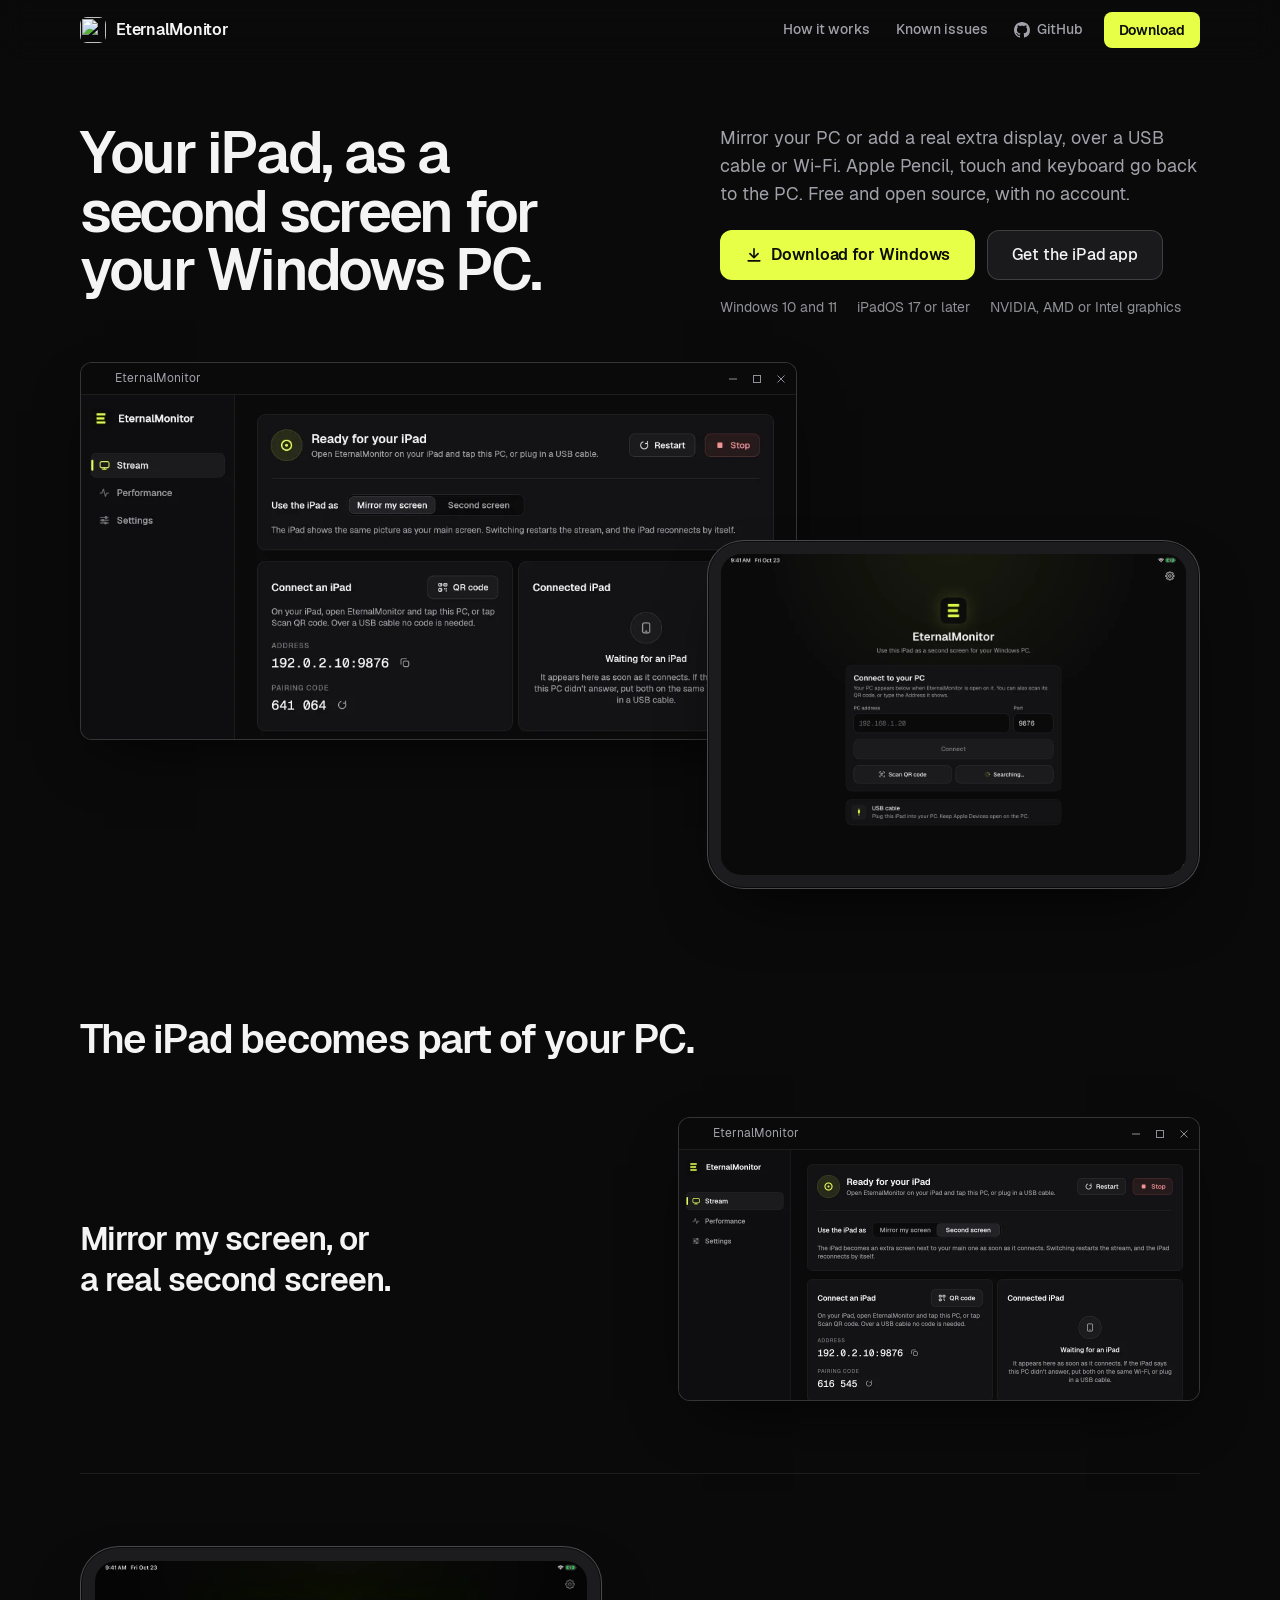
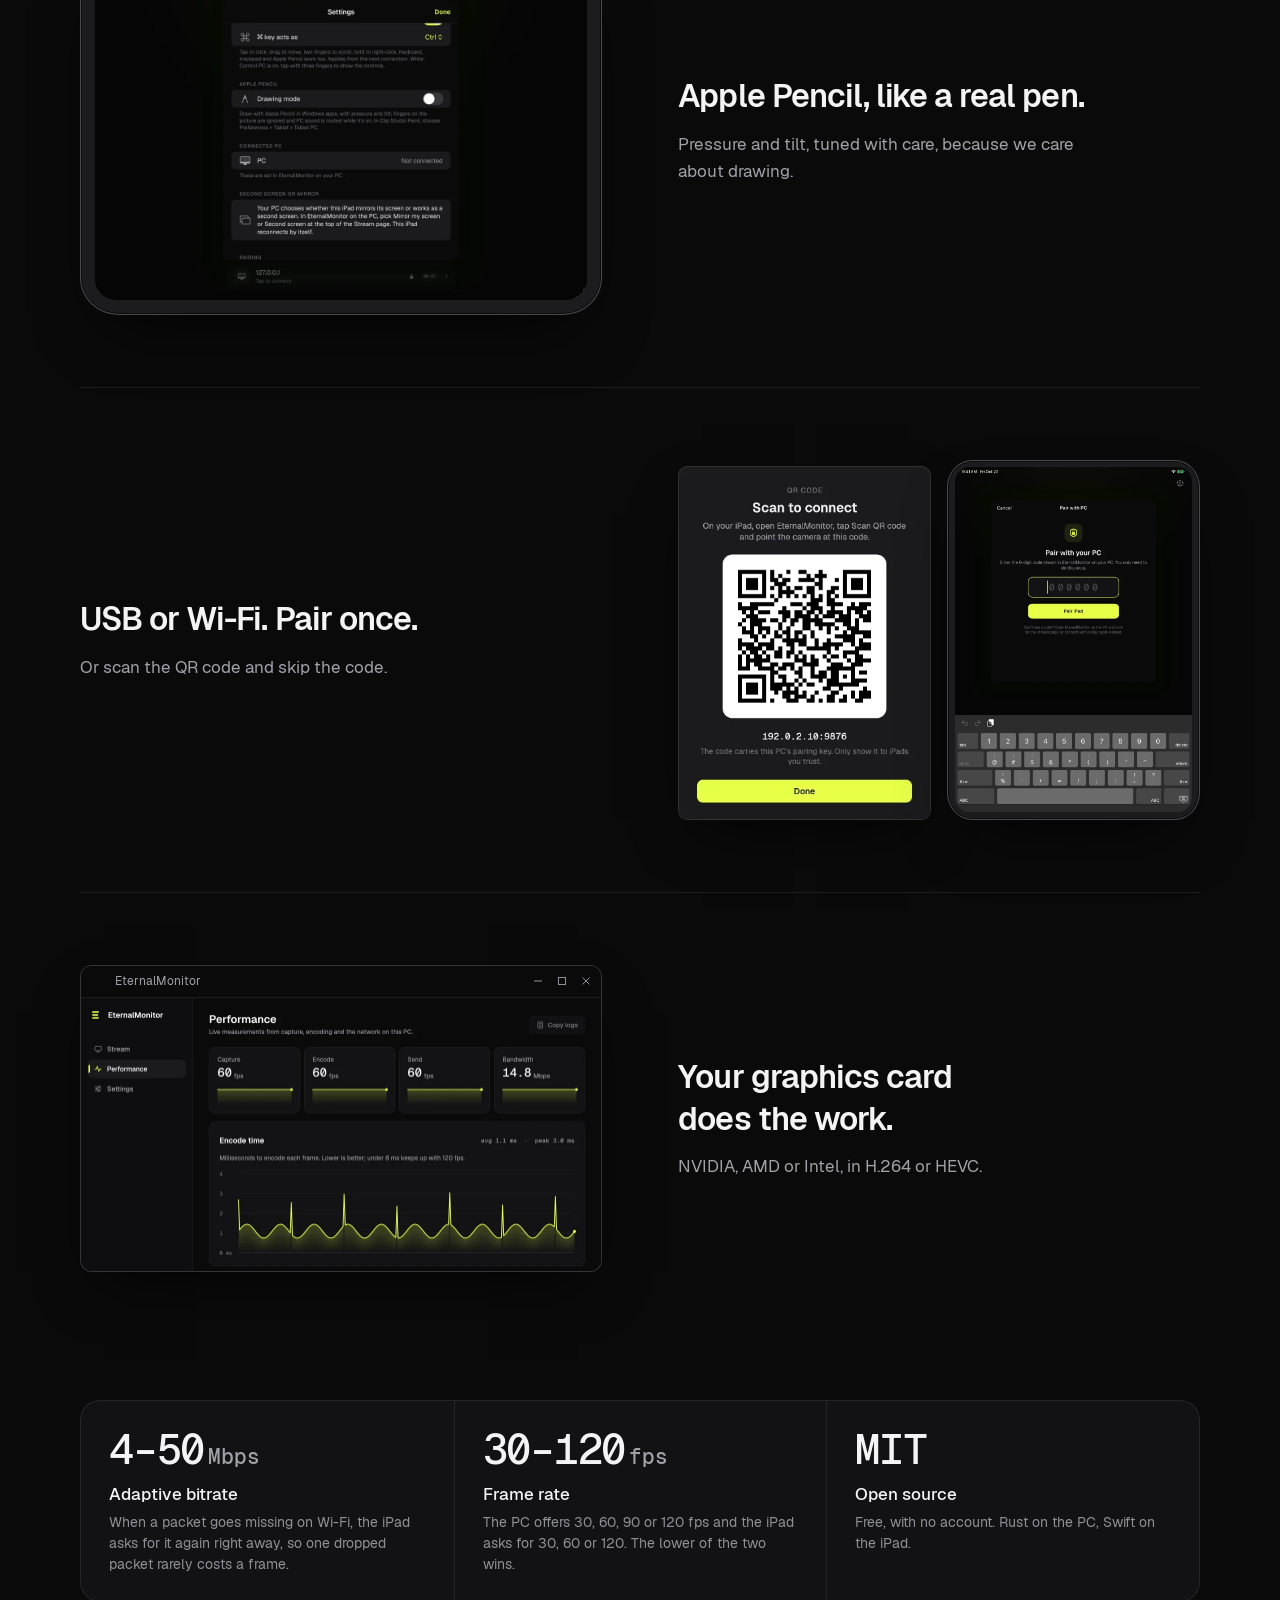
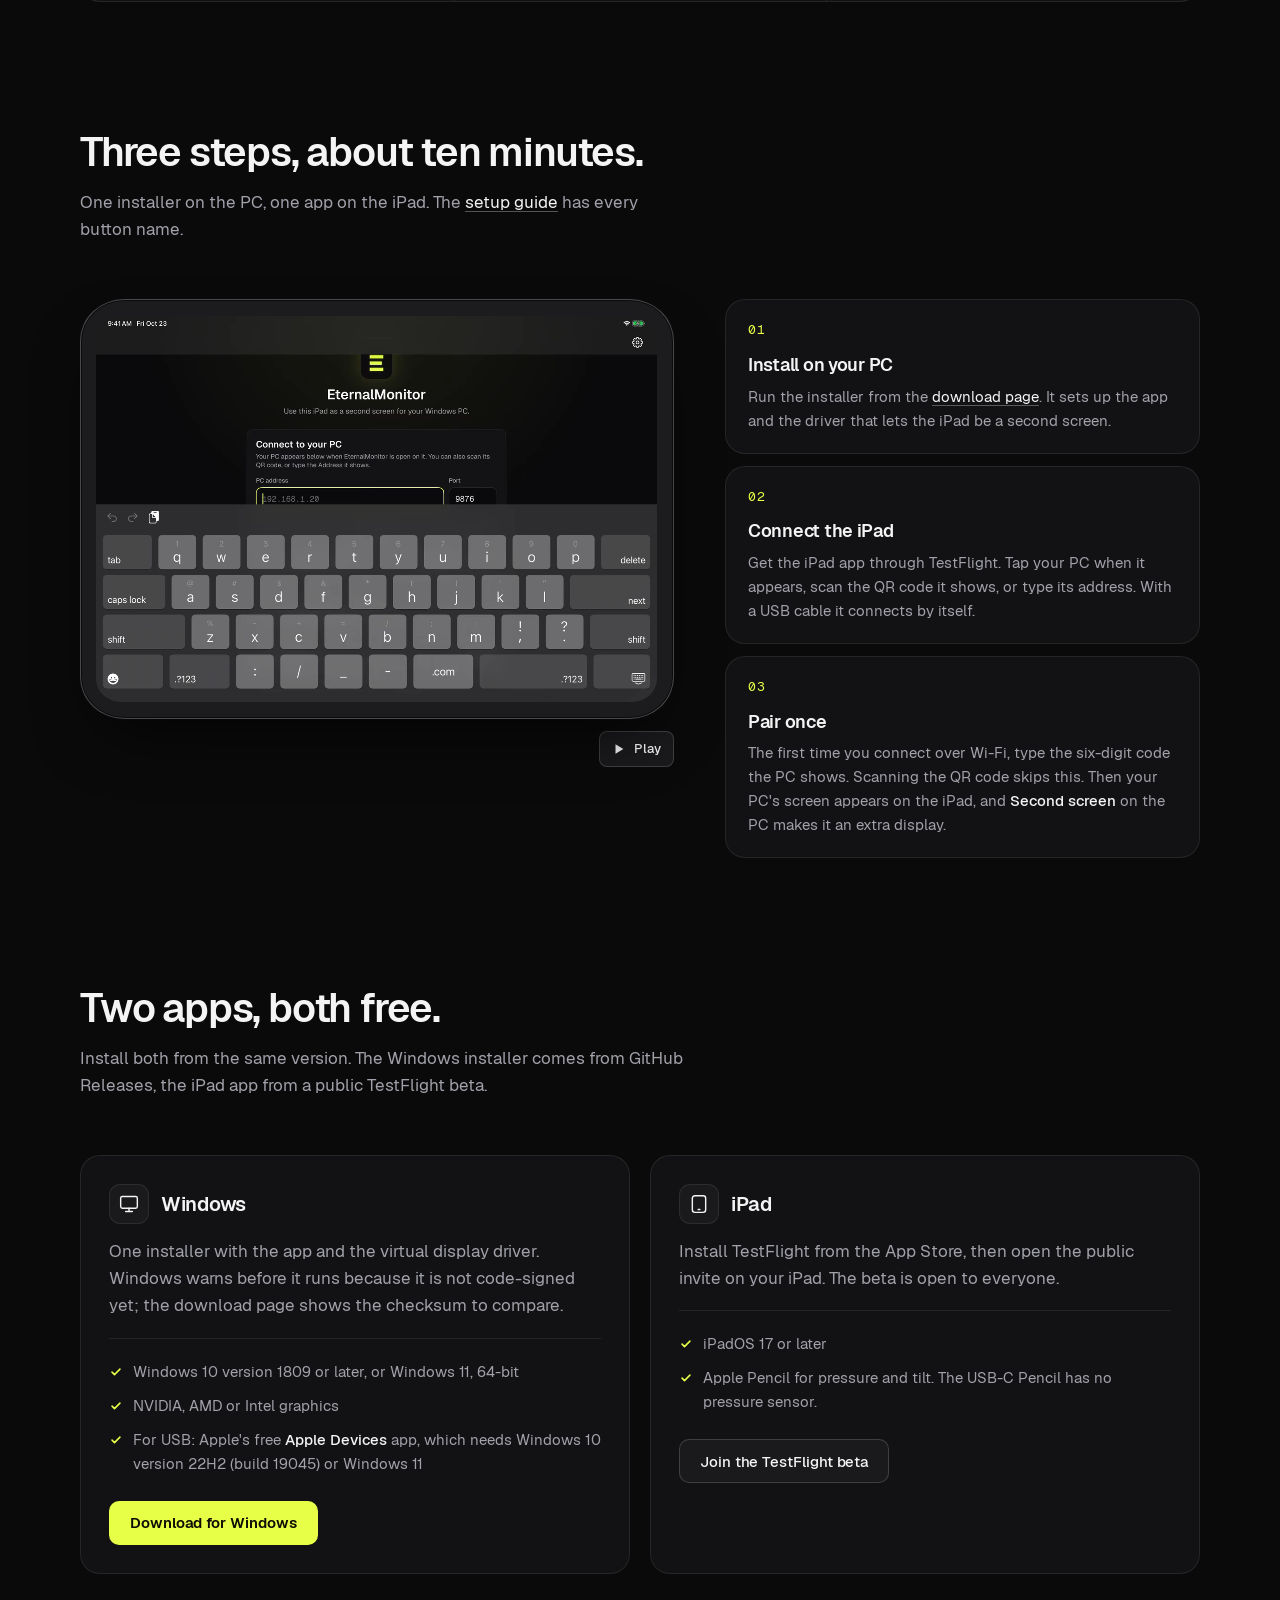
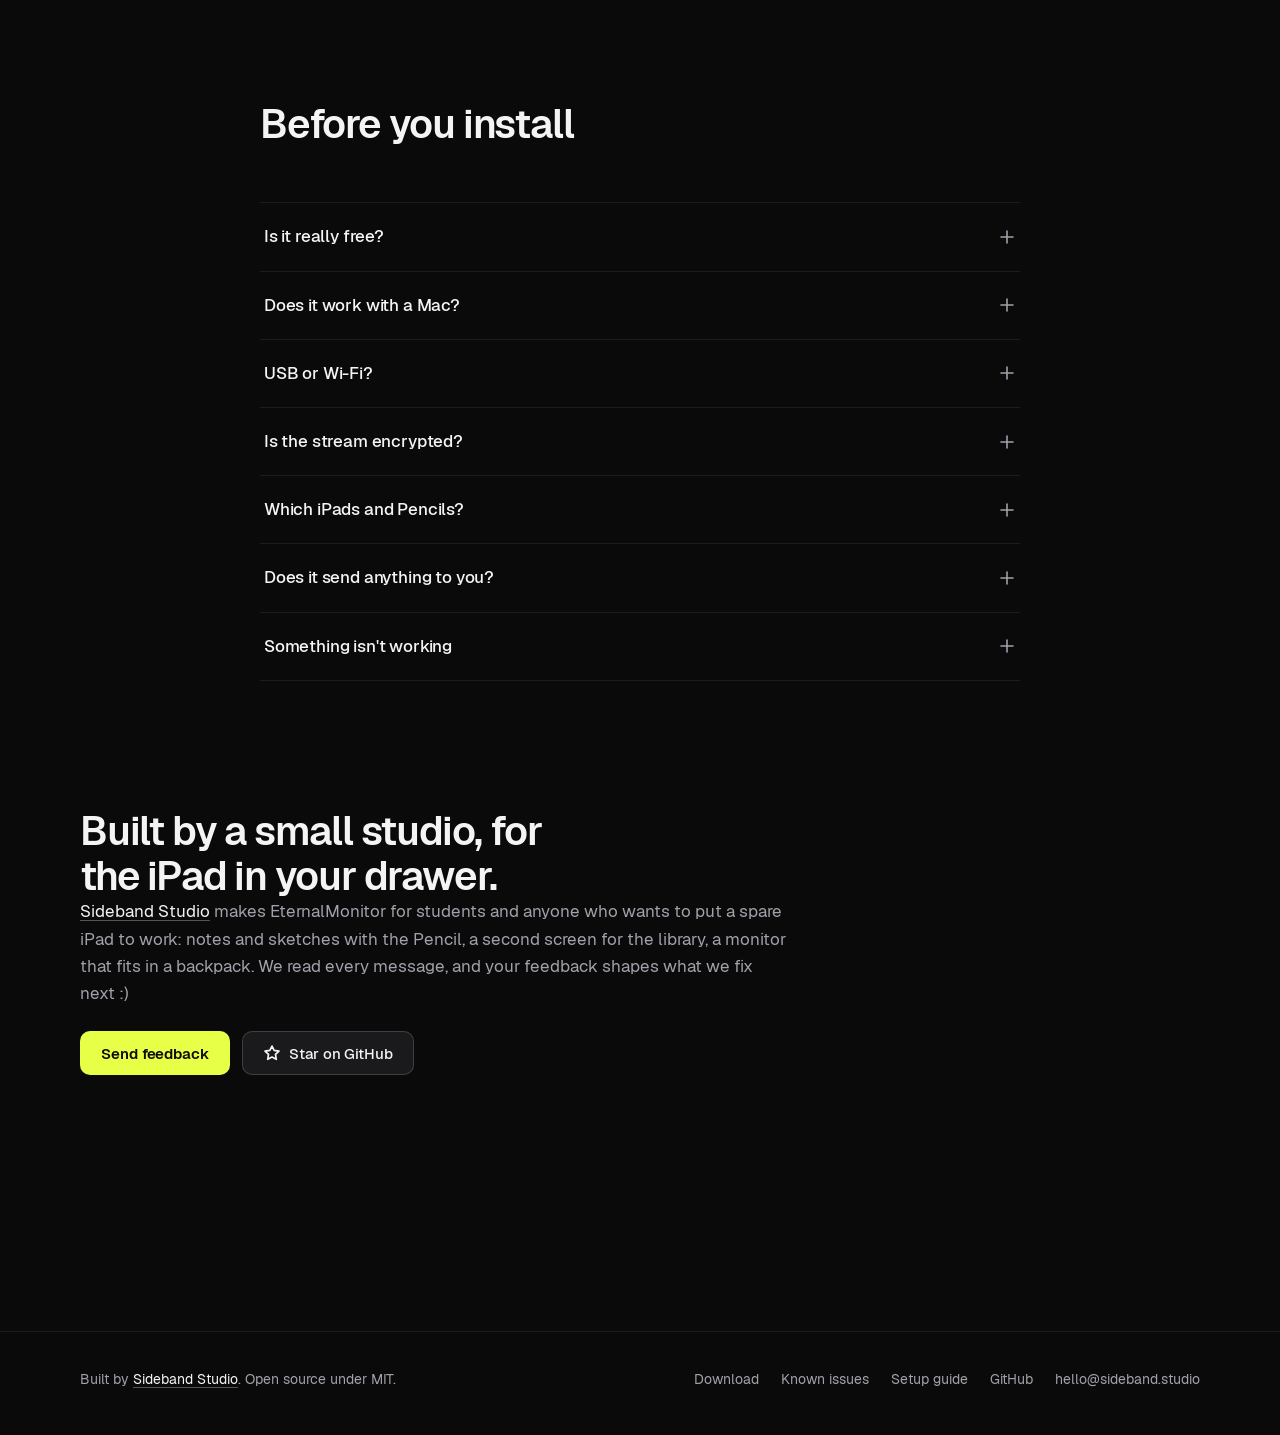
==== docs/index.html @ 96151014 "Drop the device labels, disclaimer captions and kickers The frames speak for themselves. Each featur" ====
<!DOCTYPE html>
<html lang="en" class="no-js">
<head>
  <meta charset="UTF-8">
  <script>document.documentElement.className = 'js';</script>
  <meta name="viewport" content="width=device-width, initial-scale=1">
  <title>EternalMonitor: your iPad as a second screen for your Windows PC</title>
  <meta name="description" content="Mirror your Windows PC or add the iPad as a real second screen, over USB or Wi-Fi. Apple Pencil, touch and keyboard go back to the PC. Free and open source.">
  <link rel="canonical" href="https://eternalmonitor.dev/">
  <meta property="og:type" content="website">
  <meta property="og:site_name" content="EternalMonitor">
  <meta property="og:title" content="EternalMonitor: your iPad as a second screen for Windows">
  <meta property="og:description" content="Mirror your PC or add a real second screen, over USB or Wi-Fi. Pencil, touch and keyboard go back to the PC. Free and open source.">
  <meta property="og:url" content="https://eternalmonitor.dev/">
  <meta property="og:image" content="https://eternalmonitor.dev/assets/og.png">
  <meta property="og:image:width" content="1200">
  <meta property="og:image:height" content="630">
  <meta name="twitter:card" content="summary_large_image">
  <meta name="twitter:title" content="EternalMonitor">
  <meta name="twitter:description" content="Your iPad as a second screen for your Windows PC. Free and open source.">
  <meta name="twitter:image" content="https://eternalmonitor.dev/assets/og.png">
  <meta name="author" content="Sideband Studio">
  <meta name="theme-color" content="#0a0a0b">
  <link rel="icon" type="image/png" href="assets/favicon.png">
  <link rel="apple-touch-icon" href="assets/icon.png">
  <link rel="preload" href="assets/fonts/Geist-SemiBold.woff2" as="font" type="font/woff2" crossorigin>
  <link rel="preload" href="assets/fonts/Geist-Regular.woff2" as="font" type="font/woff2" crossorigin>
  <link rel="stylesheet" href="style.css">
  <script type="application/ld+json">
  {
    "@context": "https://schema.org",
    "@type": "SoftwareApplication",
    "name": "EternalMonitor",
    "operatingSystem": "Windows, iPadOS",
    "applicationCategory": "UtilitiesApplication",
    "offers": { "@type": "Offer", "price": "0", "priceCurrency": "USD" },
    "license": "https://github.com/sidebandstudio/EternalMonitor/blob/main/LICENSE",
    "url": "https://eternalmonitor.dev/",
    "author": { "@type": "Organization", "name": "Sideband Studio", "url": "https://sideband.studio", "email": "hello@sideband.studio" }
  }
  </script>
</head>
<body>
  <a class="skip-link" href="#main">Skip to content</a>

  <header class="nav">
    <nav class="container nav-inner" aria-label="Main">
      <a href="./" class="brand" aria-label="EternalMonitor home">
        <img src="assets/icon.png" alt="" width="26" height="26">
        <span>EternalMonitor</span>
      </a>
      <div class="nav-links">
        <a href="#how" class="nav-link hide-sm">How it works</a>
        <a href="known-issues.html" class="nav-link hide-sm">Known issues</a>
        <a href="https://github.com/sidebandstudio/EternalMonitor" class="nav-link" target="_blank" rel="noopener">
          <svg viewBox="0 0 16 16" fill="currentColor" aria-hidden="true"><path d="M8 0C3.58 0 0 3.58 0 8c0 3.54 2.29 6.53 5.47 7.59.4.07.55-.17.55-.38 0-.19-.01-.82-.01-1.49-2.01.37-2.53-.49-2.69-.94-.09-.23-.48-.94-.82-1.13-.28-.15-.68-.52-.01-.53.63-.01 1.08.58 1.23.82.72 1.21 1.87.87 2.33.66.07-.52.28-.87.51-1.07-1.78-.2-3.64-.89-3.64-3.95 0-.87.31-1.59.82-2.15-.08-.2-.36-1.02.08-2.12 0 0 .67-.21 2.2.82.64-.18 1.32-.27 2-.27s1.36.09 2 .27c1.53-1.04 2.2-.82 2.2-.82.44 1.1.16 1.92.08 2.12.51.56.82 1.27.82 2.15 0 3.07-1.87 3.75-3.65 3.95.29.25.54.73.54 1.48 0 1.07-.01 1.93-.01 2.2 0 .21.15.46.55.38A8.01 8.01 0 0 0 16 8c0-4.42-3.58-8-8-8z"/></svg>
          <span>GitHub</span>
          <span class="count" data-stars></span>
        </a>
        <a href="download.html" class="btn btn-primary btn-sm">Download</a>
      </div>
    </nav>
  </header>

  <main id="main">

    <section class="hero" aria-labelledby="hero-title">
      <div class="container">
        <div class="hero-text">
          <h1 id="hero-title">Your iPad, as a second screen for your Windows PC.</h1>
          <p class="lead">Mirror your PC or add a real extra display, over a USB cable or Wi-Fi. Apple Pencil, touch and keyboard go back to the PC. Free and open source, with no account.</p>
          <div class="hero-actions">
            <a href="download.html" class="btn btn-primary btn-lg">
              <svg viewBox="0 0 20 20" fill="none" stroke="currentColor" stroke-width="1.8" stroke-linecap="round" stroke-linejoin="round" aria-hidden="true"><path d="M10 3v10M5.5 8.5 10 13l4.5-4.5M3.5 16.5h13"/></svg>
              Download for Windows
            </a>
            <a href="download.html#ipad" class="btn btn-secondary btn-lg">Get the iPad app</a>
          </div>
          <p class="hero-meta">
            <span>Windows 10 and 11</span>
            <span>iPadOS 17 or later</span>
            <span>NVIDIA, AMD or Intel graphics</span>
          </p>
        </div>

        <figure class="shots" aria-label="The Windows app and the iPad app">
          <div class="shots-stage">
            <div class="shot shot-pc">
              <div class="pc-window">
                <div class="pc-titlebar" aria-hidden="true">
                  <span class="t"><img src="assets/icon.png" alt="" width="14" height="14">EternalMonitor</span>
                  <span class="wc"><svg viewBox="0 0 10 10" stroke="currentColor" stroke-width="1"><path d="M1 5h8"/></svg><svg viewBox="0 0 10 10" fill="none" stroke="currentColor" stroke-width="1"><rect x="1.5" y="1.5" width="7" height="7"/></svg><svg viewBox="0 0 10 10" stroke="currentColor" stroke-width="1"><path d="M1.5 1.5l7 7M8.5 1.5l-7 7"/></svg></span>
                </div>
                <img src="assets/host-ready.webp" srcset="assets/host-ready.webp 1040w, assets/host-ready@2x.webp 2080w" sizes="(max-width: 720px) 88vw, 720px" width="2080" height="1000" fetchpriority="high" decoding="async" alt="The Windows app's Stream page saying Ready for your iPad, with Mirror my screen selected, the PC's address, a six-digit pairing code, a QR code button, and Waiting for an iPad.">
              </div>
            </div>
            <div class="shot shot-ipad">
              <div class="tablet">
                <div class="screen">
                  <img src="assets/ipad-connect.webp" srcset="assets/ipad-connect.webp 1210w, assets/ipad-connect@2x.webp 2420w" sizes="(max-width: 720px) 62vw, 500px" width="2420" height="1668" decoding="async" alt="The iPad app's Connect to your PC screen: fields for the PC's address and port, Connect, Scan QR code and Find PCs buttons, Find PCs searching, and a USB cable row saying to plug the iPad into the PC and keep Apple Devices open.">
                </div>
              </div>
            </div>
          </div>
        </figure>
      </div>
    </section>

    <section class="section" id="features" aria-labelledby="features-title">
      <div class="container">
        <div class="section-head reveal">
          <h2 id="features-title">The iPad becomes part of your PC.</h2>
        </div>

        <article class="feature reveal">
          <div class="feature-text">
            <h3>Mirror my screen, or a real second screen.</h3>
          </div>
          <div class="feature-media">
            <div class="pc-window">
              <div class="pc-titlebar" aria-hidden="true">
                <span class="t"><img src="assets/icon.png" alt="" width="14" height="14">EternalMonitor</span>
                <span class="wc"><svg viewBox="0 0 10 10" stroke="currentColor" stroke-width="1"><path d="M1 5h8"/></svg><svg viewBox="0 0 10 10" fill="none" stroke="currentColor" stroke-width="1"><rect x="1.5" y="1.5" width="7" height="7"/></svg><svg viewBox="0 0 10 10" stroke="currentColor" stroke-width="1"><path d="M1.5 1.5l7 7M8.5 1.5l-7 7"/></svg></span>
              </div>
              <img src="assets/host-second-screen.webp" srcset="assets/host-second-screen.webp 1040w, assets/host-second-screen@2x.webp 2080w" sizes="(max-width: 860px) 100vw, 540px" width="2080" height="1000" loading="lazy" decoding="async" alt="The Windows app's Stream page with Second screen selected under Use the iPad as. It says the iPad becomes an extra screen next to your main one as soon as it connects, and shows the PC's address and a six-digit pairing code.">
            </div>
          </div>
        </article>

        <article class="feature flip reveal">
          <div class="feature-text">
            <h3>Apple Pencil, like a real pen.</h3>
            <p>Pressure and tilt, tuned with care, because we care about drawing.</p>
          </div>
          <div class="feature-media">
            <div class="tablet">
              <div class="screen">
                <img src="assets/ipad-settings.webp" srcset="assets/ipad-settings.webp 1210w, assets/ipad-settings@2x.webp 2420w" sizes="(max-width: 860px) 100vw, 540px" width="2420" height="1668" loading="lazy" decoding="async" alt="The iPad app's settings: how touch controls the PC (tap to click, drag to move, two fingers to scroll, hold to right-click), what the Command key acts as, and the Apple Pencil Drawing mode switch with its explanation.">
              </div>
            </div>
          </div>
        </article>

        <article class="feature reveal">
          <div class="feature-text">
            <h3>USB or Wi-Fi. Pair once.</h3>
            <p>Or scan the QR code and skip the code.</p>
          </div>
          <div class="feature-media">
            <div class="pair">
              <div class="dialog-shot">
                <img src="assets/host-qr.webp" srcset="assets/host-qr.webp 374w, assets/host-qr@2x.webp 748w" sizes="(max-width: 860px) 50vw, 280px" width="748" height="1050" loading="lazy" decoding="async" alt="The Windows app's Scan to connect dialog, with a QR code and the PC's address under it.">
              </div>
              <div class="tablet portrait">
                <div class="screen">
                  <img src="assets/ipad-pairing.webp" srcset="assets/ipad-pairing.webp 834w, assets/ipad-pairing@2x.webp 1668w" sizes="(max-width: 860px) 38vw, 210px" width="1668" height="2420" loading="lazy" decoding="async" alt="The iPad app's Pair with your PC sheet, with a six-digit code field, a Pair iPad button and the number keyboard.">
                </div>
              </div>
            </div>
          </div>
        </article>

        <article class="feature flip reveal">
          <div class="feature-text">
            <h3>Your graphics card does the work.</h3>
            <p>NVIDIA, AMD or Intel, in H.264 or HEVC.</p>
          </div>
          <div class="feature-media">
            <div class="pc-window">
              <div class="pc-titlebar" aria-hidden="true">
                <span class="t"><img src="assets/icon.png" alt="" width="14" height="14">EternalMonitor</span>
                <span class="wc"><svg viewBox="0 0 10 10" stroke="currentColor" stroke-width="1"><path d="M1 5h8"/></svg><svg viewBox="0 0 10 10" fill="none" stroke="currentColor" stroke-width="1"><rect x="1.5" y="1.5" width="7" height="7"/></svg><svg viewBox="0 0 10 10" stroke="currentColor" stroke-width="1"><path d="M1.5 1.5l7 7M8.5 1.5l-7 7"/></svg></span>
              </div>
              <img src="assets/host-performance.webp" srcset="assets/host-performance.webp 1040w, assets/host-performance@2x.webp 2080w" sizes="(max-width: 860px) 100vw, 540px" width="2080" height="1095" loading="lazy" decoding="async" alt="The Windows app's Performance page: capture, encode and send rates, bandwidth, and a chart of encode time per frame.">
            </div>
          </div>
        </article>
      </div>
    </section>

    <section class="section" aria-label="In numbers">
      <div class="container">
        <div class="facts reveal">
          <div class="fact">
            <div class="n">4–50<small>Mbps</small></div>
            <div class="l">Adaptive bitrate</div>
            <div class="d">When a packet goes missing on Wi-Fi, the iPad asks for it again right away, so one dropped packet rarely costs a frame.</div>
          </div>
          <div class="fact">
            <div class="n">30–120<small>fps</small></div>
            <div class="l">Frame rate</div>
            <div class="d">The PC offers 30, 60, 90 or 120 fps and the iPad asks for 30, 60 or 120. The lower of the two wins.</div>
          </div>
          <div class="fact">
            <div class="n">MIT</div>
            <div class="l">Open source</div>
            <div class="d">Free, with no account. Rust on the PC, Swift on the iPad.</div>
          </div>
        </div>
      </div>
    </section>

    <section class="section" id="how" aria-labelledby="how-title">
      <div class="container">
        <div class="section-head reveal">
          <h2 id="how-title">Three steps, about ten minutes.</h2>
          <p>One installer on the PC, one app on the iPad. The <a href="https://github.com/sidebandstudio/EternalMonitor/blob/main/SETUP.md" target="_blank" rel="noopener">setup guide</a> has every button name.</p>
        </div>
        <div class="how reveal">
          <figure class="clip">
            <div class="tablet">
              <div class="screen">
                <video id="clip" controls muted playsinline loop preload="none"
                       poster="assets/connect-clip-poster.jpg" width="1210" height="834"
                      >
                  <source src="assets/connect-clip.mp4" type="video/mp4">
                  <source src="assets/connect-clip.webm" type="video/webm">
                  <a href="assets/connect-clip.mp4">Download the clip (MP4)</a>
                </video>
              </div>
            </div>
            <div class="clip-controls">
              <button type="button" class="btn btn-secondary" id="clip-play" aria-pressed="false">
                <svg class="ico-play" viewBox="0 0 16 16" fill="currentColor" aria-hidden="true"><path d="M4 2.5v11l9-5.5z"/></svg>
                <svg class="ico-pause" viewBox="0 0 16 16" fill="currentColor" aria-hidden="true" hidden><path d="M3.5 2.5h3v11h-3zM9.5 2.5h3v11h-3z"/></svg>
                <span class="label">Play</span>
              </button>
            </div>
          </figure>
          <ol class="steps">
            <li class="step">
              <h3>Install on your PC</h3>
              <p>Run the installer from the <a href="download.html">download page</a>. It sets up the app and the driver that lets the iPad be a second screen.</p>
            </li>
            <li class="step">
              <h3>Connect the iPad</h3>
              <p>Get the iPad app through TestFlight. Tap your PC when it appears, scan the QR code it shows, or type its address. With a USB cable it connects by itself.</p>
            </li>
            <li class="step">
              <h3>Pair once</h3>
              <p>The first time you connect over Wi-Fi, type the six-digit code the PC shows. Scanning the QR code skips this. Then your PC's screen appears on the iPad, and <strong>Second screen</strong> on the PC makes it an extra display.</p>
            </li>
          </ol>
        </div>
      </div>
    </section>

    <section class="section" id="get" aria-labelledby="get-title">
      <div class="container">
        <div class="section-head reveal">
          <h2 id="get-title">Two apps, both free.</h2>
          <p>Install both from the same version. The Windows installer comes from GitHub Releases, the iPad app from a public TestFlight beta.</p>
        </div>
        <div class="get reveal">
          <article class="card">
            <div class="card-head">
              <span class="icon"><svg viewBox="0 0 24 24" fill="none" stroke="currentColor" stroke-width="1.7" stroke-linecap="round" stroke-linejoin="round" aria-hidden="true"><rect x="2" y="3" width="20" height="14" rx="2"/><path d="M8 21h8M12 17v4"/></svg></span>
              <h3>Windows</h3>
            </div>
            <p>One installer with the app and the virtual display driver. Windows warns before it runs because it is not code-signed yet; the download page shows the checksum to compare.</p>
            <ul class="specs">
              <li>Windows 10 version 1809 or later, or Windows 11, 64-bit</li>
              <li>NVIDIA, AMD or Intel graphics</li>
              <li>For USB: Apple's free <strong>Apple Devices</strong> app, which needs Windows 10 version 22H2 (build 19045) or Windows 11</li>
            </ul>
            <a href="download.html" class="btn btn-primary">Download for Windows</a>
          </article>
          <article class="card">
            <div class="card-head">
              <span class="icon"><svg viewBox="0 0 24 24" fill="none" stroke="currentColor" stroke-width="1.7" stroke-linecap="round" stroke-linejoin="round" aria-hidden="true"><rect x="4" y="2" width="16" height="20" rx="3"/><path d="M11 18.5h2"/></svg></span>
              <h3>iPad</h3>
            </div>
            <p>Install TestFlight from the App Store, then open the public invite on your iPad. The beta is open to everyone.</p>
            <ul class="specs">
              <li>iPadOS 17 or later</li>
              <li>Apple Pencil for pressure and tilt. The USB-C Pencil has no pressure sensor.</li>
            </ul>
            <a href="download.html#ipad" class="btn btn-secondary">Join the TestFlight beta</a>
          </article>
        </div>
      </div>
    </section>

    <section class="section" id="faq" aria-labelledby="faq-title">
      <div class="narrow">
        <div class="section-head reveal">
          <h2 id="faq-title">Before you install</h2>
        </div>
        <div class="faq reveal">
          <details>
            <summary>Is it really free?</summary>
            <div><p>Yes. EternalMonitor is free, open source under the MIT license, and needs no account. If it helps you, a star on GitHub helps us.</p></div>
          </details>
          <details>
            <summary>Does it work with a Mac?</summary>
            <div><p>No. The PC app runs on Windows. On a Mac, Apple's <a href="https://support.apple.com/en-us/102386" target="_blank" rel="noopener">Sidecar</a> already turns an iPad into a second display.</p></div>
          </details>
          <details>
            <summary>USB or Wi-Fi?</summary>
            <div><p>Wi-Fi is the quickest way to start. A cable gives a steadier picture and charges the iPad, and plugging one in takes over a Wi-Fi session on its own. USB needs Apple's free Apple Devices app from the Microsoft Store open on the PC while you stream, and Apple Devices needs Windows 10 version 22H2 (build 19045) or Windows 11. On older Windows 10, use Wi-Fi.</p></div>
          </details>
          <details>
            <summary>Is the stream encrypted?</summary>
            <div><p>Not yet. Pairing stops other devices from connecting, but the picture, sound and input travel over the network as they are. Use it at home or on another network you trust, not on public Wi-Fi. Over a cable the stream stays on the cable.</p></div>
          </details>
          <details>
            <summary>Which iPads and Pencils?</summary>
            <div><p>An iPad with iPadOS 17 or later. Apple Pencil works as a pen in Windows drawing apps, with pressure and tilt. Apple Pencil (USB-C) has no pressure sensor, so its strokes keep one width.</p></div>
          </details>
          <details>
            <summary>Does it send anything to you?</summary>
            <div><p>Both apps share diagnostics with support while they run: device details, errors and stream statistics, including PC names and network addresses. Screen content, audio and pairing codes are never included. You can turn it off in Settings. <a href="https://github.com/sidebandstudio/EternalMonitor/blob/main/SETUP.md#automatic-diagnostics" target="_blank" rel="noopener">What is sent, exactly.</a></p></div>
          </details>
          <details>
            <summary>Something isn't working</summary>
            <div><p>Look up the message you see in the <a href="https://github.com/sidebandstudio/EternalMonitor/blob/main/SETUP.md#if-something-goes-wrong" target="_blank" rel="noopener">setup guide's troubleshooting tables</a>; each one says what it means and what to do. Problems we already know about, each with a workaround, are on the <a href="known-issues.html">known issues</a> page. Anything else, <a href="download.html#feedback">tell us</a>.</p></div>
          </details>
        </div>
      </div>
    </section>

    <section class="section" id="studio" aria-labelledby="studio-title">
      <div class="container">
        <div class="studio reveal">
          <h2 id="studio-title">Built by a small studio, for the iPad in your drawer.</h2>
          <p><a href="https://sideband.studio" target="_blank" rel="noopener">Sideband Studio</a> makes EternalMonitor for students and anyone who wants to put a spare iPad to work: notes and sketches with the Pencil, a second screen for the library, a monitor that fits in a backpack. We read every message, and your feedback shapes what we fix next :)</p>
          <div class="studio-actions">
            <a href="download.html#feedback" class="btn btn-primary">Send feedback</a>
            <a href="https://github.com/sidebandstudio/EternalMonitor" class="btn btn-secondary" target="_blank" rel="noopener">
              <svg viewBox="0 0 16 16" fill="none" stroke="currentColor" stroke-width="1.5" stroke-linejoin="round" aria-hidden="true"><path d="M8 1.8l1.9 3.9 4.3.6-3.1 3 .7 4.3L8 11.6l-3.8 2 .7-4.3-3.1-3 4.3-.6z"/></svg>
              Star on GitHub <span class="count" data-stars></span>
            </a>
          </div>
        </div>
      </div>
    </section>

  </main>

  <footer class="footer">
    <div class="container footer-inner">
      <p class="footer-copy">Built by <a href="https://sideband.studio" target="_blank" rel="noopener">Sideband Studio</a>. Open source under MIT.</p>
      <nav class="footer-links" aria-label="Footer">
        <a href="download.html">Download</a>
        <a href="known-issues.html">Known issues</a>
        <a href="https://github.com/sidebandstudio/EternalMonitor/blob/main/SETUP.md" target="_blank" rel="noopener">Setup guide</a>
        <a href="https://github.com/sidebandstudio/EternalMonitor" target="_blank" rel="noopener">GitHub</a>
        <a href="mailto:hello@sideband.studio">hello@sideband.studio</a>
      </nav>
    </div>
  </footer>

  <script src="script.js" defer></script>
</body>
</html>
---- docs/style.css ----
/* ==========================================================================
   EternalMonitor site
   Shares the apps' look: near-black surfaces, one lime accent, Geist.
   Plain CSS, no build step. See docs/design.md for the tokens.
   ========================================================================== */

@font-face {
  font-family: 'Geist';
  font-style: normal;
  font-weight: 400;
  font-display: swap;
  src: url('assets/fonts/Geist-Regular.woff2') format('woff2');
}
@font-face {
  font-family: 'Geist';
  font-style: normal;
  font-weight: 500;
  font-display: swap;
  src: url('assets/fonts/Geist-Medium.woff2') format('woff2');
}
@font-face {
  font-family: 'Geist';
  font-style: normal;
  font-weight: 600;
  font-display: swap;
  src: url('assets/fonts/Geist-SemiBold.woff2') format('woff2');
}
@font-face {
  font-family: 'Geist Mono';
  font-style: normal;
  font-weight: 400;
  font-display: swap;
  src: url('assets/fonts/GeistMono-Regular.woff2') format('woff2');
}
@font-face {
  font-family: 'Geist Mono';
  font-style: normal;
  font-weight: 500;
  font-display: swap;
  src: url('assets/fonts/GeistMono-Medium.woff2') format('woff2');
}

:root {
  --bg: #0a0a0b;
  --surface: #121214;
  --raised: #1a1a1d;
  --hover: #212125;
  --border: rgba(255, 255, 255, 0.08);
  --border-strong: rgba(255, 255, 255, 0.16);
  --text: #f4f4f5;
  --muted: #a1a1aa;
  /* Captions: 5.0:1 on the canvas, 4.6:1 on cards. */
  --faint: #8f8f98;
  --accent: #e8ff47;
  --accent-rgb: 232, 255, 71;
  --on-accent: #0c0d04;
  --warning: #fbbf24;
  --danger: #f87171;

  --font: 'Geist', ui-sans-serif, system-ui, -apple-system, 'Segoe UI', sans-serif;
  --mono: 'Geist Mono', ui-monospace, 'SF Mono', 'Cascadia Mono', Menlo, monospace;

  --measure: 1120px;
  --nav-h: 60px;
  --r-sm: 8px;
  --r-md: 12px;
  --r-lg: 20px;
  --ease-out: cubic-bezier(0.16, 1, 0.3, 1);
}

/* --- Base ---------------------------------------------------------------- */

*,
*::before,
*::after { box-sizing: border-box; margin: 0; padding: 0; }

html {
  scroll-padding-top: calc(var(--nav-h) + 24px);
  -webkit-text-size-adjust: 100%;
  color-scheme: dark;
}

@media (prefers-reduced-motion: no-preference) {
  html { scroll-behavior: smooth; }
}

body {
  font-family: var(--font);
  font-size: 1.0625rem;
  line-height: 1.6;
  color: var(--text);
  background: var(--bg);
  -webkit-font-smoothing: antialiased;
  -moz-osx-font-smoothing: grayscale;
  text-rendering: optimizeLegibility;
  overflow-x: clip;
}

::selection { background: rgba(var(--accent-rgb), 0.3); color: var(--text); }

img, video, svg { display: block; max-width: 100%; }
img { height: auto; }
[hidden] { display: none !important; }

a { color: inherit; text-decoration: none; }
p a, li a, dd a, .prose a, .notice a, .lead a, .fallback a, .source-body a, .dl-meta a, .card a:not(.btn) {
  color: var(--text);
  text-decoration: underline;
  text-decoration-color: rgba(255, 255, 255, 0.3);
  text-underline-offset: 0.18em;
  transition: text-decoration-color 0.15s ease-out;
}
p a:hover, li a:hover, dd a:hover, .prose a:hover, .notice a:hover, .lead a:hover, .fallback a:hover, .source-body a:hover, .dl-meta a:hover, .card a:not(.btn):hover { text-decoration-color: var(--accent); }

:focus-visible {
  outline: 2px solid var(--accent);
  outline-offset: 3px;
  border-radius: 4px;
}

h1, h2, h3, h4 {
  font-weight: 600;
  letter-spacing: -0.025em;
  line-height: 1.12;
  text-wrap: balance;
}
h1 { font-size: clamp(2.5rem, 1.2rem + 5.4vw, 4.6rem); letter-spacing: -0.04em; line-height: 1.02; }
h2 { font-size: clamp(1.75rem, 1rem + 2.8vw, 2.5rem); letter-spacing: -0.03em; }
h3 { font-size: 1.25rem; letter-spacing: -0.015em; line-height: 1.3; }
h4 { font-size: 1.0625rem; letter-spacing: -0.01em; }
p { text-wrap: pretty; }
p + p { margin-top: 0.9em; }

code, kbd, pre { font-family: var(--mono); font-size: 0.92em; }
pre { line-height: 1.55; overflow-x: auto; }
strong { font-weight: 600; }
small { font-size: 0.875rem; }

.mono { font-family: var(--mono); }
.muted { color: var(--muted); }
.caption { font-size: 0.875rem; color: var(--faint); line-height: 1.5; }

.container {
  width: min(100% - 48px, var(--measure));
  margin-inline: auto;
}
.narrow { width: min(100% - 48px, 760px); margin-inline: auto; }

.skip-link {
  position: absolute;
  left: 16px;
  top: -64px;
  z-index: 300;
  padding: 10px 16px;
  background: var(--accent);
  color: var(--on-accent);
  border-radius: var(--r-sm);
  font-weight: 600;
}
.skip-link:focus { top: 12px; }

.visually-hidden {
  position: absolute !important;
  width: 1px; height: 1px;
  overflow: hidden; clip: rect(0 0 0 0); clip-path: inset(50%);
  white-space: nowrap;
}

/* --- Buttons --------------------------------------------------------------- */

.btn {
  display: inline-flex;
  align-items: center;
  justify-content: center;
  gap: 8px;
  height: 44px;
  padding: 0 20px;
  border-radius: 10px;
  border: 1px solid transparent;
  font: inherit;
  font-size: 0.9375rem;
  font-weight: 500;
  letter-spacing: -0.005em;
  line-height: 1;
  white-space: nowrap;
  cursor: pointer;
  transition: background-color 0.15s ease-out, border-color 0.15s ease-out, color 0.15s ease-out, transform 0.15s ease-out;
}
.btn svg { width: 18px; height: 18px; flex: none; }
.btn:active { transform: translateY(1px); }

.btn-primary { background: var(--accent); color: var(--on-accent); font-weight: 600; }
.btn-primary:hover { background: #f1ff8a; }

.btn-secondary { background: var(--raised); color: var(--text); border-color: var(--border-strong); }
.btn-secondary:hover { background: var(--hover); border-color: rgba(255, 255, 255, 0.24); }

.btn-ghost { background: transparent; color: var(--text); }
.btn-ghost:hover { background: var(--raised); }

.btn-sm { height: 36px; padding: 0 14px; font-size: 0.875rem; border-radius: 8px; }
.btn-lg { height: 50px; padding: 0 24px; font-size: 1rem; border-radius: 12px; }
.btn-block { width: 100%; }

/* --- Nav ------------------------------------------------------------------- */

.nav {
  position: sticky;
  top: 0;
  z-index: 100;
  height: var(--nav-h);
  background: rgba(10, 10, 11, 0.7);
  -webkit-backdrop-filter: saturate(140%) blur(14px);
  backdrop-filter: saturate(140%) blur(14px);
  border-bottom: 1px solid transparent;
  transition: border-color 0.2s ease-out;
}
.nav.scrolled { border-bottom-color: var(--border); }

.nav-inner {
  display: flex;
  align-items: center;
  justify-content: space-between;
  gap: 16px;
  height: 100%;
}

.brand {
  display: inline-flex;
  align-items: center;
  gap: 10px;
  font-weight: 600;
  font-size: 1rem;
  letter-spacing: -0.015em;
}
.brand img { width: 26px; height: 26px; border-radius: 7px; }

.nav-links { display: flex; align-items: center; gap: 4px; }
.nav-link {
  display: inline-flex;
  align-items: center;
  gap: 7px;
  height: 36px;
  padding: 0 11px;
  border-radius: 8px;
  color: var(--muted);
  font-size: 0.9rem;
  font-weight: 500;
  transition: color 0.15s ease-out, background-color 0.15s ease-out;
}
.nav-link:hover { color: var(--text); background: var(--raised); }
.nav-link svg { width: 16px; height: 16px; }
.nav-link .count, .btn .count {
  display: inline-block;
  min-width: 2.2em;
  font-family: var(--mono);
  font-size: 0.8rem;
  color: var(--text);
}
.btn .count { color: inherit; min-width: 2em; text-align: left; }
/* No count yet (offline, or GitHub rate-limited): no gap either. */
.count:empty { display: none; }
.nav .btn { margin-left: 6px; }

@media (max-width: 720px) {
  .hide-sm { display: none !important; }
}

/* --- Sections -------------------------------------------------------------- */

.section { padding: clamp(72px, 10vw, 128px) 0; }
.section + .section { padding-top: 0; }
.section-head { max-width: 640px; margin-bottom: clamp(36px, 5vw, 56px); }
.section-head.center { margin-inline: auto; text-align: center; }
.section-head p { margin-top: 14px; color: var(--muted); font-size: 1.0625rem; }

.kicker {
  display: inline-block;
  margin-bottom: 14px;
  font-family: var(--mono);
  font-size: 0.75rem;
  font-weight: 500;
  letter-spacing: 0.12em;
  text-transform: uppercase;
  color: var(--accent);
}

.rule { border: 0; border-top: 1px solid var(--border); }

/* --- Hero ------------------------------------------------------------------ */

.hero { padding: clamp(40px, 5vw, 64px) 0 0; }
.hero-text { max-width: 860px; margin-inline: auto; text-align: center; }
.hero-text h1 { margin-inline: auto; font-size: clamp(2.5rem, 1rem + 3.6vw, 3.6rem); }
.hero-text .lead {
  max-width: 660px;
  margin: 18px auto 0;
  font-size: clamp(1.0625rem, 0.95rem + 0.5vw, 1.25rem);
  line-height: 1.55;
  color: var(--muted);
}
.hero-actions {
  display: flex;
  flex-wrap: wrap;
  justify-content: center;
  gap: 12px;
  margin-top: 26px;
}
.hero-meta {
  display: flex;
  flex-wrap: wrap;
  justify-content: center;
  gap: 8px 20px;
  margin-top: 16px;
  font-size: 0.875rem;
  color: var(--faint);
}

/* Wide screens: headline left, the rest right, so the screenshots start high
   enough to fill most of the first screen. Only once both buttons fit side
   by side; the headline lines up with the lead's first line. */
@media (min-width: 1100px) {
  .hero-text {
    max-width: none;
    display: grid;
    grid-template-columns: minmax(0, 1.2fr) minmax(0, 1fr);
    column-gap: 64px;
    align-items: start;
    text-align: left;
  }
  .hero-text h1 { grid-row: 1 / span 3; margin: 0; }
  .hero-text .lead { max-width: none; margin: 0; font-size: 1.125rem; }
  .hero-actions, .hero-meta { justify-content: flex-start; }
  .hero-actions { margin-top: 22px; }
}

/* --- Hero screenshots -------------------------------------------------------
   The Windows window and the iPad overlap. Percentage margins follow the
   stage's width, so the iPad's top sits at a fixed share of the width. */

.shots { margin-top: clamp(32px, 3.5vw, 44px); }
.shots-stage { display: flow-root; }
.shot { position: relative; }
.shot-pc { width: 64%; z-index: 1; }
/* 16% of the width below the PC window's top: the PC block is the 34px
   title bar + 64% / 2.08 image. */
.shot-ipad { width: 44%; margin: calc(-14.77% - 34px) 0 0 auto; z-index: 2; }
@media (max-width: 720px) {
  .shot-pc { width: 88%; }
  /* PC block: 34px + 88% / 2.08; the iPad starts 30% of the width down. */
  .shot-ipad { width: 62%; margin-top: calc(-12.3% - 34px); }
}

/* --- How it works: the connection clip beside the steps --------------------- */

.how {
  display: grid;
  grid-template-columns: minmax(0, 1.25fr) minmax(0, 1fr);
  gap: clamp(28px, 4vw, 56px);
  align-items: start;
}
.clip video { display: block; width: 100%; height: auto; background: #000; }
.clip-controls { display: flex; justify-content: flex-end; margin-top: 12px; }
.clip-controls .btn { height: 36px; padding: 0 12px; font-size: 0.8125rem; border-radius: 8px; }
.clip-controls .btn svg { width: 14px; height: 14px; }
.clip .caption { margin-top: 12px; }
/* Without JS the video's own controls play it. */
.no-js .clip-controls { display: none; }
.how .steps { grid-template-columns: 1fr; gap: 12px; }
.how .step { padding: 20px 22px; }
.how .step::before { margin-bottom: 12px; }
@media (max-width: 860px) {
  .how { grid-template-columns: 1fr; }
}

/* --- Device frames ---------------------------------------------------------- */

.pc-window {
  border-radius: 12px;
  overflow: hidden;
  background: #0e0e10;
  border: 1px solid var(--border-strong);
  box-shadow: 0 24px 60px -24px rgba(0, 0, 0, 0.85);
}
.pc-titlebar {
  display: flex;
  align-items: center;
  justify-content: space-between;
  height: 32px;
  padding: 0 10px 0 12px;
  background: #0a0a0b;
  border-bottom: 1px solid var(--border);
  font-size: 0.75rem;
  color: var(--muted);
}
.pc-titlebar .t { display: inline-flex; align-items: center; gap: 8px; }
.pc-titlebar .t img { width: 14px; height: 14px; border-radius: 4px; }
.pc-titlebar .wc { display: inline-flex; gap: 14px; color: var(--faint); }
.pc-titlebar .wc svg { width: 10px; height: 10px; }
.pc-window img { width: 100%; }

.tablet {
  position: relative;
  border-radius: 7.5% / 10%;
  padding: 2.6%;
  background: #1c1c1f;
  border: 1px solid rgba(255, 255, 255, 0.2);
  box-shadow:
    inset 0 0 0 1px rgba(0, 0, 0, 0.6),
    0 30px 70px -30px rgba(0, 0, 0, 0.9);
}
.tablet.portrait { border-radius: 10% / 7.5%; }
.tablet .screen {
  position: relative;
  overflow: hidden;
  border-radius: 4.5% / 6%;
  background: #000;
}
.tablet.portrait .screen { border-radius: 6% / 4.5%; }
.tablet .screen img { width: 100%; }

/* --- Feature rows ---------------------------------------------------------- */

.feature {
  display: grid;
  grid-template-columns: minmax(0, 1fr) minmax(0, 1fr);
  gap: clamp(32px, 6vw, 80px);
  align-items: center;
  padding: clamp(40px, 6vw, 72px) 0;
  border-top: 1px solid var(--border);
}
.feature:first-of-type { border-top: 0; padding-top: 0; }
.feature:last-of-type { padding-bottom: 0; }
.feature.flip .feature-text { order: 2; }
.feature-text { max-width: 440px; }
.feature-text h3 { font-size: clamp(1.5rem, 1.1rem + 1.4vw, 2rem); letter-spacing: -0.03em; }
.feature-text p { margin-top: 14px; color: var(--muted); }
.feature-text .caption { margin-top: 18px; }
.feature-media { position: relative; }
.feature-media .caption { margin-top: 12px; text-align: center; }

.pair {
  display: grid;
  grid-template-columns: 1fr 1fr;
  gap: 16px;
  align-items: end;
}
/* A Windows dialog on its own: the crop follows its rounded edge. */
.dialog-shot img {
  width: 100%;
  border-radius: 3.7% / 2.7%;
  border: 1px solid var(--border-strong);
  box-shadow: 0 24px 60px -24px rgba(0, 0, 0, 0.85);
}

@media (max-width: 860px) {
  .feature { grid-template-columns: 1fr; gap: 28px; }
  .feature.flip .feature-text { order: 0; }
  .feature-text { max-width: none; }
}

/* --- Facts ------------------------------------------------------------------- */

.facts {
  display: grid;
  grid-template-columns: repeat(3, 1fr);
  border: 1px solid var(--border);
  border-radius: var(--r-lg);
  background: var(--surface);
  overflow: hidden;
}
.fact { padding: 28px 28px 26px; }
.fact + .fact { border-left: 1px solid var(--border); }
.fact .n {
  font-family: var(--mono);
  font-size: clamp(1.9rem, 1.4rem + 1.6vw, 2.6rem);
  font-weight: 500;
  letter-spacing: -0.03em;
  line-height: 1;
  color: var(--text);
}
.fact .n small { font-size: 0.5em; color: var(--muted); margin-left: 4px; letter-spacing: 0; }
.fact .l { margin-top: 10px; font-weight: 500; }
.fact .d { margin-top: 4px; font-size: 0.875rem; color: var(--faint); line-height: 1.5; }
.facts-note { margin-top: 14px; padding: 0 4px; }

@media (max-width: 760px) {
  .facts { grid-template-columns: 1fr; }
  .fact + .fact { border-left: 0; border-top: 1px solid var(--border); }
}

/* --- Steps ------------------------------------------------------------------- */

.steps {
  list-style: none;
  display: grid;
  grid-template-columns: repeat(3, 1fr);
  gap: 20px;
  counter-reset: step;
}
.step {
  position: relative;
  padding: 26px 26px 28px;
  border: 1px solid var(--border);
  border-radius: var(--r-lg);
  background: var(--surface);
  counter-increment: step;
}
.step::before {
  content: counter(step, decimal-leading-zero);
  display: block;
  margin-bottom: 44px;
  font-family: var(--mono);
  font-size: 0.8125rem;
  letter-spacing: 0.08em;
  color: var(--accent);
}
.step h3 { font-size: 1.125rem; }
.step p { margin-top: 8px; color: var(--muted); font-size: 0.9375rem; }
.step p strong { color: var(--text); font-weight: 500; }

@media (max-width: 860px) {
  .steps { grid-template-columns: 1fr; }
  .step::before { margin-bottom: 20px; }
}

/* --- Get it ------------------------------------------------------------------ */

.get {
  display: grid;
  grid-template-columns: 1fr 1fr;
  gap: 20px;
}
.card {
  padding: 28px;
  border: 1px solid var(--border);
  border-radius: var(--r-lg);
  background: var(--surface);
}
.card-head {
  display: flex;
  align-items: center;
  gap: 12px;
  margin-bottom: 14px;
}
.card-head .icon {
  display: inline-grid;
  place-items: center;
  width: 40px;
  height: 40px;
  border-radius: 11px;
  background: var(--raised);
  border: 1px solid var(--border);
  color: var(--text);
}
.card-head .icon svg { width: 20px; height: 20px; }
.card-head h3 { flex: 1; font-size: 1.25rem; }
.card > p { color: var(--muted); }
.card .btn { margin-top: 20px; }

.badge {
  display: inline-flex;
  align-items: center;
  gap: 6px;
  height: 26px;
  padding: 0 10px;
  border-radius: 999px;
  font-family: var(--mono);
  font-size: 0.75rem;
  font-weight: 500;
  letter-spacing: 0.01em;
  white-space: nowrap;
}
.badge-accent { background: rgba(var(--accent-rgb), 0.12); color: var(--accent); border: 1px solid rgba(var(--accent-rgb), 0.25); }
.badge-muted { background: var(--raised); color: var(--muted); border: 1px solid var(--border); }
.badge .dot { width: 6px; height: 6px; border-radius: 50%; background: currentColor; }

.specs {
  list-style: none;
  margin-top: 18px;
  padding-top: 16px;
  border-top: 1px solid var(--border);
  font-size: 0.9375rem;
  color: var(--muted);
}
.specs li { position: relative; padding: 5px 0 5px 24px; }
.specs li::before {
  content: "";
  position: absolute;
  left: 0;
  top: 10px;
  width: 14px;
  height: 14px;
  background: url("data:image/svg+xml,%3Csvg xmlns='http://www.w3.org/2000/svg' viewBox='0 0 16 16' fill='none' stroke='%23e8ff47' stroke-width='1.8' stroke-linecap='round' stroke-linejoin='round'%3E%3Cpath d='M3.5 8.2l2.8 2.8 6.2-6.3'/%3E%3C/svg%3E") no-repeat center / contain;
}
.specs li strong { color: var(--text); font-weight: 500; }

@media (max-width: 760px) {
  .get { grid-template-columns: 1fr; }
}

/* --- FAQ ---------------------------------------------------------------------- */

.faq { border-top: 1px solid var(--border); }
.faq details { border-bottom: 1px solid var(--border); }
.faq summary {
  display: flex;
  align-items: center;
  justify-content: space-between;
  gap: 24px;
  padding: 20px 4px;
  font-weight: 500;
  font-size: 1.0625rem;
  letter-spacing: -0.01em;
  cursor: pointer;
  list-style: none;
}
.faq summary::-webkit-details-marker { display: none; }
.faq summary::after {
  content: "";
  flex: none;
  width: 18px;
  height: 18px;
  background: url("data:image/svg+xml,%3Csvg xmlns='http://www.w3.org/2000/svg' viewBox='0 0 18 18' fill='none' stroke='%23a1a1aa' stroke-width='1.6' stroke-linecap='round'%3E%3Cpath d='M9 3v12M3 9h12'/%3E%3C/svg%3E") no-repeat center / contain;
  transition: transform 0.2s ease-out;
}
.faq details[open] summary::after { transform: rotate(45deg); }
.faq summary:hover { color: var(--text); }
.faq details > div { padding: 0 4px 22px; max-width: 720px; color: var(--muted); }
.faq details > div a { color: var(--text); }

/* --- Studio / closing ------------------------------------------------------ */

.studio { max-width: 720px; }
.studio p { color: var(--muted); }
.studio-actions { display: flex; flex-wrap: wrap; gap: 12px; margin-top: 24px; }

/* --- Footer ------------------------------------------------------------------ */

.footer {
  margin-top: clamp(72px, 10vw, 128px);
  padding: 36px 0 44px;
  border-top: 1px solid var(--border);
  font-size: 0.9rem;
  color: var(--muted);
}
.footer-inner {
  display: flex;
  flex-wrap: wrap;
  align-items: center;
  justify-content: space-between;
  gap: 16px 32px;
}
.footer-links { display: flex; flex-wrap: wrap; gap: 4px 22px; }
.footer-links a { color: var(--muted); transition: color 0.15s ease-out; }
.footer-links a:hover { color: var(--text); }
.footer-copy a { color: var(--text); }

/* --- Page header (download, known issues) ----------------------------------- */

.page-head { padding: clamp(48px, 8vw, 96px) 0 clamp(32px, 5vw, 56px); }
.page-head h1 { font-size: clamp(2.25rem, 1.4rem + 3.6vw, 3.5rem); }
.page-head .lead { margin-top: 18px; max-width: 640px; font-size: 1.125rem; color: var(--muted); }
.page-head .lead a { color: var(--text); }

/* --- Download page ------------------------------------------------------------ */

.dl-grid { display: grid; grid-template-columns: 1fr 1fr; gap: 20px; }
.dl-card { display: flex; flex-direction: column; }
.dl-card .btn { margin-top: 0; }
.dl-actions { margin-top: 22px; }
.dl-meta { margin-top: 10px; font-size: 0.875rem; color: var(--faint); }
.dl-meta a { color: var(--muted); }
.sha {
  margin-top: 18px;
  padding: 12px 14px;
  border-radius: var(--r-md);
  background: var(--bg);
  border: 1px solid var(--border);
}
.sha-label {
  display: flex;
  align-items: center;
  justify-content: space-between;
  gap: 12px;
  font-family: var(--mono);
  font-size: 0.7rem;
  letter-spacing: 0.1em;
  text-transform: uppercase;
  color: var(--faint);
}
.sha code {
  display: block;
  margin-top: 6px;
  font-size: 0.78rem;
  line-height: 1.5;
  color: var(--muted);
  word-break: break-all;
}
.sha .btn-sm { height: 26px; padding: 0 9px; font-size: 0.75rem; }
.install-steps {
  margin: 18px 0 0;
  padding: 0 0 0 1.2em;
  color: var(--muted);
  font-size: 0.9375rem;
}
.install-steps li { padding: 3px 0; }
.install-steps strong { color: var(--text); font-weight: 500; }
.status-line {
  display: flex;
  align-items: center;
  gap: 10px;
  margin-top: 18px;
  font-size: 0.9rem;
  color: var(--muted);
}
.status-line .dot {
  flex: none;
  width: 8px;
  height: 8px;
  border-radius: 50%;
  background: var(--accent);
  box-shadow: 0 0 0 4px rgba(var(--accent-rgb), 0.15);
}

.notice {
  display: flex;
  gap: 12px;
  padding: 14px 16px;
  border-radius: var(--r-md);
  background: var(--raised);
  border: 1px solid var(--border);
  font-size: 0.9375rem;
  color: var(--muted);
}
.notice svg { flex: none; width: 18px; height: 18px; margin-top: 3px; color: var(--warning); }
.notice strong { color: var(--text); font-weight: 500; }
.notice a { color: var(--text); }

@media (max-width: 760px) {
  .dl-grid { grid-template-columns: 1fr; }
}

/* --- Feedback ------------------------------------------------------------------ */

.feedback {
  display: grid;
  grid-template-columns: 0.9fr 1.1fr;
  gap: clamp(28px, 5vw, 64px);
  padding: clamp(28px, 4vw, 44px);
  border: 1px solid var(--border);
  border-radius: var(--r-lg);
  background: var(--surface);
}
.feedback-intro h2 { font-size: clamp(1.6rem, 1.2rem + 1.4vw, 2.1rem); }
.feedback-intro p { margin-top: 14px; color: var(--muted); }
.feedback-intro .notice { margin-top: 22px; }
.feedback-intro .ways { margin-top: 22px; list-style: none; font-size: 0.9375rem; color: var(--muted); }
.feedback-intro .ways li { display: flex; gap: 10px; padding: 4px 0; }
.feedback-intro .ways svg { flex: none; width: 18px; height: 18px; margin-top: 2px; color: var(--faint); }
.feedback-intro .ways a { color: var(--text); }

.field { display: flex; flex-direction: column; gap: 7px; margin-top: 18px; }
.field:first-child { margin-top: 0; }
.field label, .field legend { font-size: 0.9rem; font-weight: 500; }
.field .opt { color: var(--faint); font-weight: 400; }
.field input, .field textarea, .field select {
  width: 100%;
  padding: 11px 13px;
  border-radius: 10px;
  border: 1px solid var(--border-strong);
  background: var(--bg);
  color: var(--text);
  font: inherit;
  font-size: 0.9375rem;
  line-height: 1.45;
  transition: border-color 0.15s ease-out, box-shadow 0.15s ease-out;
}
.field textarea { resize: vertical; min-height: 110px; }
/* 6.2:1 on the field; still dimmer than typed text. */
.field input::placeholder, .field textarea::placeholder { color: var(--faint); opacity: 1; }
.field input:focus-visible, .field textarea:focus-visible, .field select:focus-visible {
  outline: none;
  border-color: var(--accent);
  box-shadow: 0 0 0 3px rgba(var(--accent-rgb), 0.18);
}
.field select {
  appearance: none;
  -webkit-appearance: none;
  padding-right: 36px;
  background-image: url("data:image/svg+xml,%3Csvg xmlns='http://www.w3.org/2000/svg' viewBox='0 0 16 16' fill='none' stroke='%23a1a1aa' stroke-width='1.6' stroke-linecap='round' stroke-linejoin='round'%3E%3Cpath d='M4 6l4 4 4-4'/%3E%3C/svg%3E");
  background-repeat: no-repeat;
  background-position: right 12px center;
  background-size: 16px;
}
.field-row { display: grid; grid-template-columns: 1fr 1fr; gap: 14px; }
.field-row .field { margin-top: 18px; }
@media (max-width: 560px) { .field-row { grid-template-columns: 1fr; gap: 0; } }

fieldset { border: 0; min-width: 0; }
.chips { display: flex; flex-wrap: wrap; gap: 8px; }
.chip { position: relative; }
.chip input { position: absolute; inset: 0; opacity: 0; width: 100%; height: 100%; margin: 0; cursor: pointer; }
.chip span {
  display: inline-flex;
  align-items: center;
  height: 36px;
  padding: 0 14px;
  border-radius: 999px;
  border: 1px solid var(--border-strong);
  background: var(--bg);
  font-size: 0.9rem;
  font-weight: 500;
  color: var(--muted);
  transition: background-color 0.15s ease-out, color 0.15s ease-out, border-color 0.15s ease-out;
}
.chip input:checked + span { background: var(--accent); color: var(--on-accent); border-color: var(--accent); }
.chip input:focus-visible + span { outline: 2px solid var(--accent); outline-offset: 3px; }
.chip:hover span { border-color: rgba(255, 255, 255, 0.28); color: var(--text); }
.chip input:checked:hover + span { color: var(--on-accent); }

.form-actions { display: flex; flex-wrap: wrap; align-items: center; gap: 12px 18px; margin-top: 24px; }
.form-actions .caption { max-width: 320px; }

.fallback {
  margin-top: 22px;
  padding: 18px;
  border-radius: var(--r-md);
  border: 1px solid var(--border);
  background: var(--bg);
}
.fallback p { font-size: 0.9375rem; color: var(--muted); }
.fallback p strong { color: var(--text); }
.fallback pre {
  margin-top: 12px;
  padding: 12px 14px;
  border-radius: 8px;
  background: var(--surface);
  border: 1px solid var(--border);
  font-size: 0.8125rem;
  color: var(--muted);
  white-space: pre-wrap;
  word-break: break-word;
}
.fallback-actions { display: flex; align-items: center; gap: 12px; margin-top: 12px; }

@media (max-width: 860px) {
  .feedback { grid-template-columns: 1fr; }
}

.source details { border: 1px solid var(--border); border-radius: var(--r-lg); background: var(--surface); }
.source summary {
  display: flex;
  align-items: center;
  justify-content: space-between;
  padding: 20px 24px;
  font-weight: 500;
  cursor: pointer;
  list-style: none;
}
.source summary::-webkit-details-marker { display: none; }
.source summary::after {
  content: "";
  width: 18px; height: 18px;
  background: url("data:image/svg+xml,%3Csvg xmlns='http://www.w3.org/2000/svg' viewBox='0 0 18 18' fill='none' stroke='%23a1a1aa' stroke-width='1.6' stroke-linecap='round'%3E%3Cpath d='M9 3v12M3 9h12'/%3E%3C/svg%3E") no-repeat center / contain;
  transition: transform 0.2s ease-out;
}
.source details[open] summary::after { transform: rotate(45deg); }
.source-body { padding: 0 24px 24px; color: var(--muted); font-size: 0.9375rem; }
.source-body h3 { margin: 18px 0 8px; font-size: 1rem; color: var(--text); }
.source-body ul { padding-left: 1.2em; }
.source-body li { padding: 2px 0; }
.source-body pre {
  margin-top: 8px;
  padding: 14px 16px;
  border-radius: 10px;
  background: var(--bg);
  border: 1px solid var(--border);
  font-size: 0.8125rem;
  color: var(--text);
}

/* --- Known issues ---------------------------------------------------------------- */

.issues-layout {
  display: grid;
  grid-template-columns: 220px minmax(0, 1fr);
  gap: clamp(32px, 6vw, 80px);
  align-items: start;
}
.toc {
  position: sticky;
  top: calc(var(--nav-h) + 24px);
  font-size: 0.9rem;
}
.toc h2 {
  font-family: var(--mono);
  font-size: 0.7rem;
  letter-spacing: 0.12em;
  text-transform: uppercase;
  color: var(--faint);
  margin-bottom: 12px;
  font-weight: 500;
}
.toc ol { list-style: none; }
.toc li a {
  display: block;
  padding: 6px 0 6px 12px;
  border-left: 1px solid var(--border);
  color: var(--muted);
  transition: color 0.15s ease-out, border-color 0.15s ease-out;
}
.toc li a:hover, .toc li a.active { color: var(--text); border-left-color: var(--accent); }

.issues h2 {
  font-size: 1.5rem;
  margin-top: clamp(40px, 6vw, 64px);
  padding-bottom: 14px;
  border-bottom: 1px solid var(--border);
}
.issues h2:first-child { margin-top: 0; }
.issue {
  padding: 24px 0;
  border-bottom: 1px solid var(--border);
}
.issue:last-child { border-bottom: 0; }
.issue h3 { font-size: 1.125rem; }
.issue h3 a { color: inherit; text-decoration: none; }
.issue h3 a:hover::after { content: " #"; color: var(--faint); font-weight: 400; }
.issue p { margin-top: 8px; color: var(--muted); font-size: 0.9875rem; }
.issue p strong { color: var(--text); font-weight: 500; }
.issue .do {
  position: relative;
  margin-top: 12px;
  padding-left: 14px;
  border-left: 2px solid rgba(var(--accent-rgb), 0.5);
}
.issue .do strong:first-child { color: var(--accent); }

@media (max-width: 860px) {
  .issues-layout { grid-template-columns: 1fr; }
  .toc { position: static; }
  .toc ol { display: flex; flex-wrap: wrap; gap: 6px; }
  .toc li a { padding: 6px 12px; border: 1px solid var(--border); border-radius: 999px; }
  .toc li a:hover, .toc li a.active { border-color: var(--border-strong); }
}

/* --- Mac notice ------------------------------------------------------------------- */

.mac-notice {
  position: fixed;
  left: 16px;
  bottom: 16px;
  z-index: 90;
  max-width: 440px;
  padding: 12px 14px;
  border-radius: var(--r-md);
  background: var(--raised);
  border: 1px solid var(--border-strong);
  box-shadow: 0 20px 50px -20px rgba(0, 0, 0, 0.9);
  font-size: 0.9rem;
  color: var(--muted);
}
.mac-notice-inner { display: flex; align-items: center; justify-content: space-between; gap: 14px; width: auto; }
@media (max-width: 560px) { .mac-notice { left: 12px; right: 12px; bottom: 12px; max-width: none; } }
.mac-notice strong { color: var(--text); font-weight: 500; margin-right: 6px; }
.mac-notice a { color: var(--text); text-decoration: underline; text-underline-offset: 0.18em; }
.mac-notice-close {
  flex: none;
  width: 30px; height: 30px;
  border-radius: 8px;
  border: 1px solid var(--border);
  background: transparent;
  color: var(--muted);
  font: inherit;
  font-size: 1.1rem;
  cursor: pointer;
}
.mac-notice-close:hover { color: var(--text); background: var(--raised); }

/* --- Motion ------------------------------------------------------------------------ */

html.js .reveal {
  opacity: 0;
  transform: translateY(14px);
  transition: opacity 0.6s var(--ease-out), transform 0.7s var(--ease-out);
}
html.js .reveal.visible { opacity: 1; transform: none; }

/* --- Phones: type floors ---------------------------------------------------
   Reading text at least 15px, short labels at least 14px, code 13–14px. */
@media (max-width: 720px) {
  .caption, .fact .d, .hero-meta, .footer, .status-line, .chip span, .toc,
  .mac-notice, .field label, .field legend, .dl-meta, .nav-link { font-size: 0.9375rem; }
  .kicker, .btn-sm, .clip-controls .btn, .badge, .sha-label,
  .sha .btn-sm, .toc h2 { font-size: 0.875rem; }
  .nav-link .count, .btn .count, .pc-titlebar, .sha code { font-size: 0.8125rem; }
  .fallback pre, .source-body pre { font-size: 0.875rem; }
  pre code { font-size: 1em; }
}

@media (prefers-reduced-motion: reduce) {
  html.js .reveal { opacity: 1; transform: none; transition: none; }
  *, *::before, *::after { transition-duration: 0.01ms !important; animation-duration: 0.01ms !important; }
}
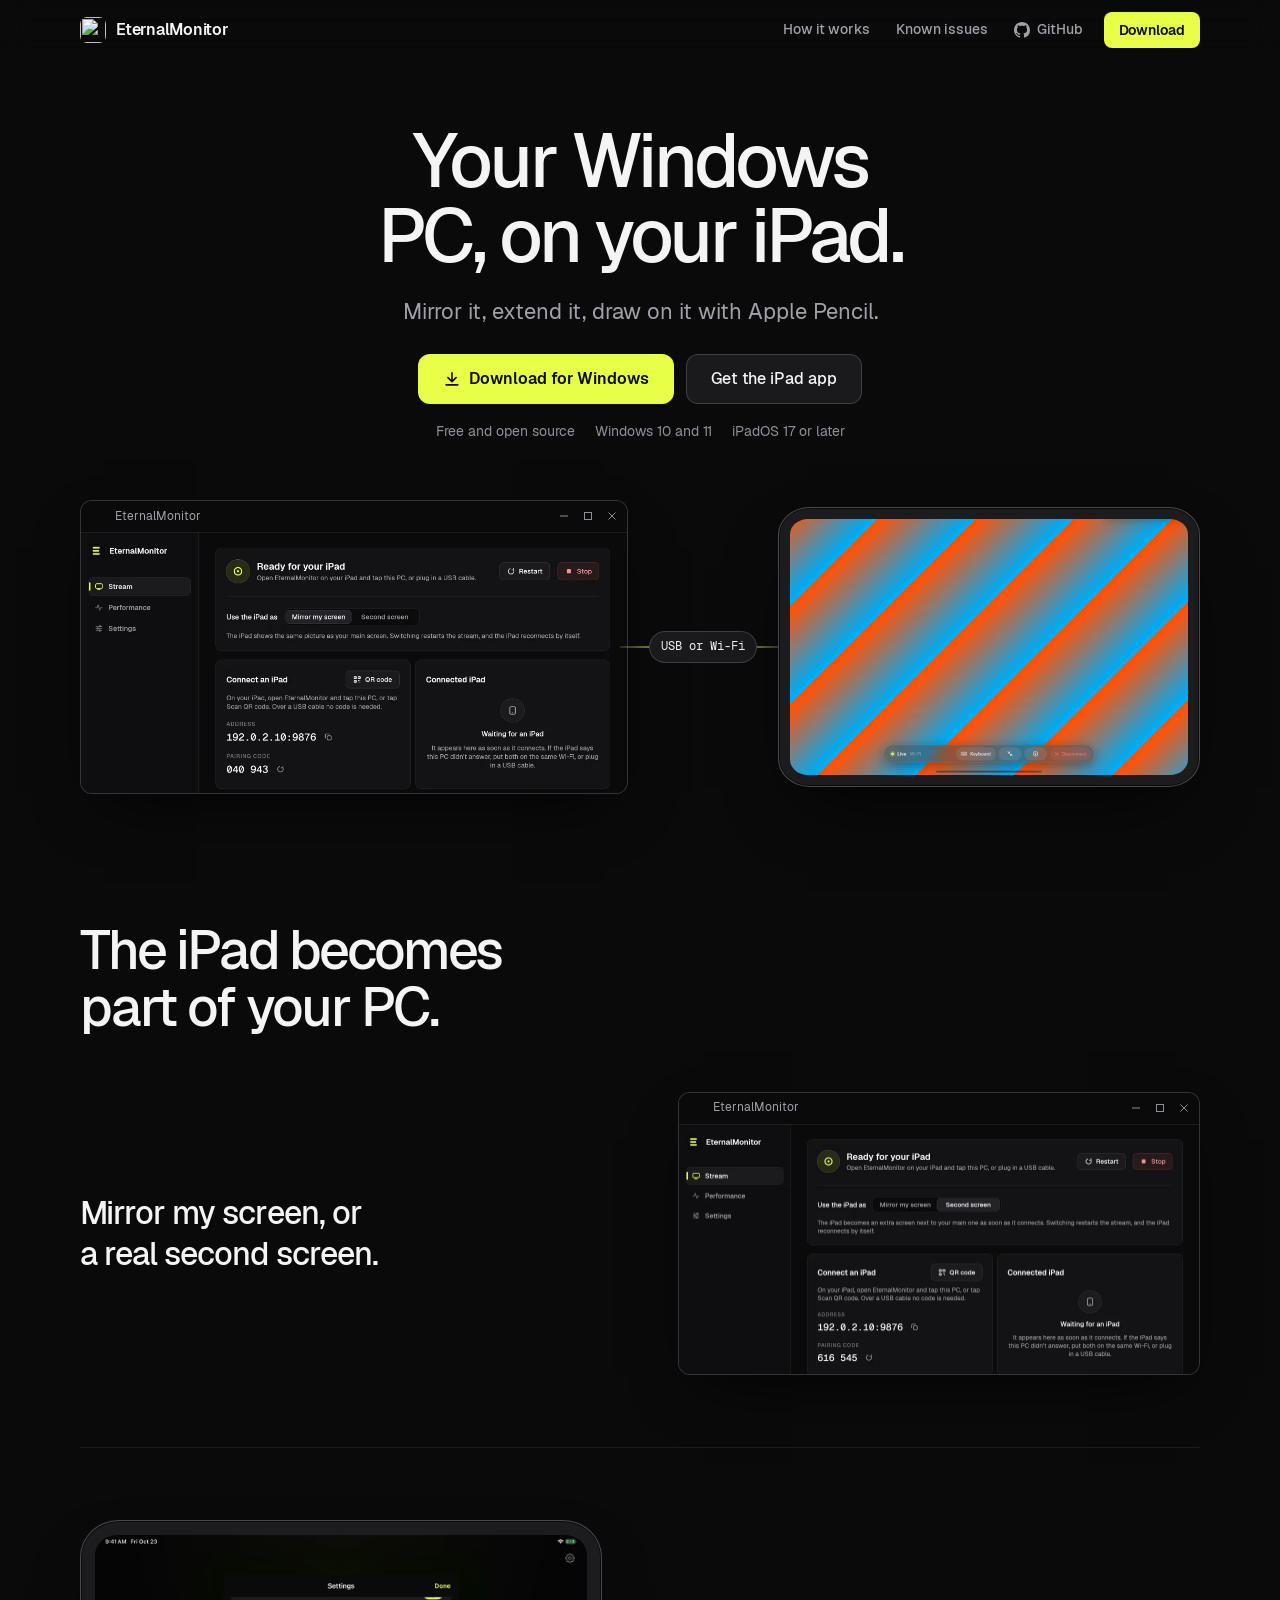
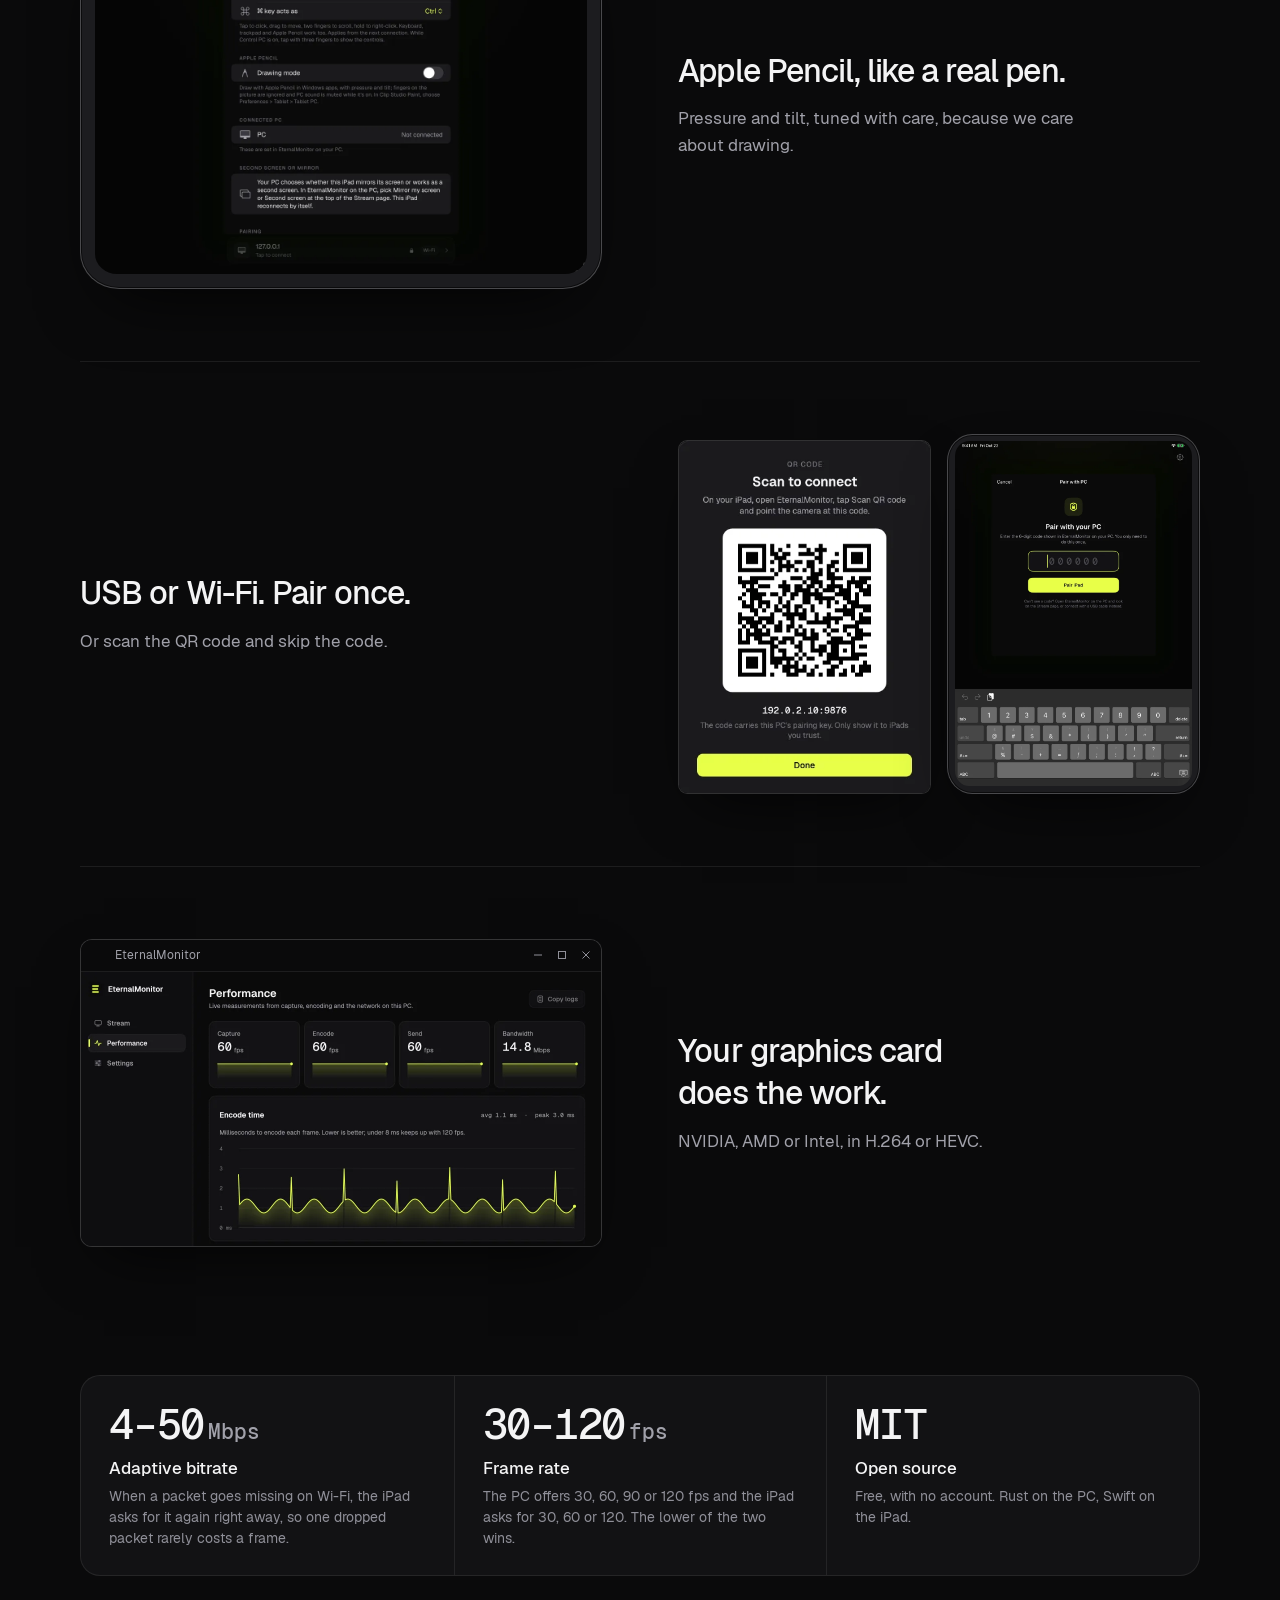
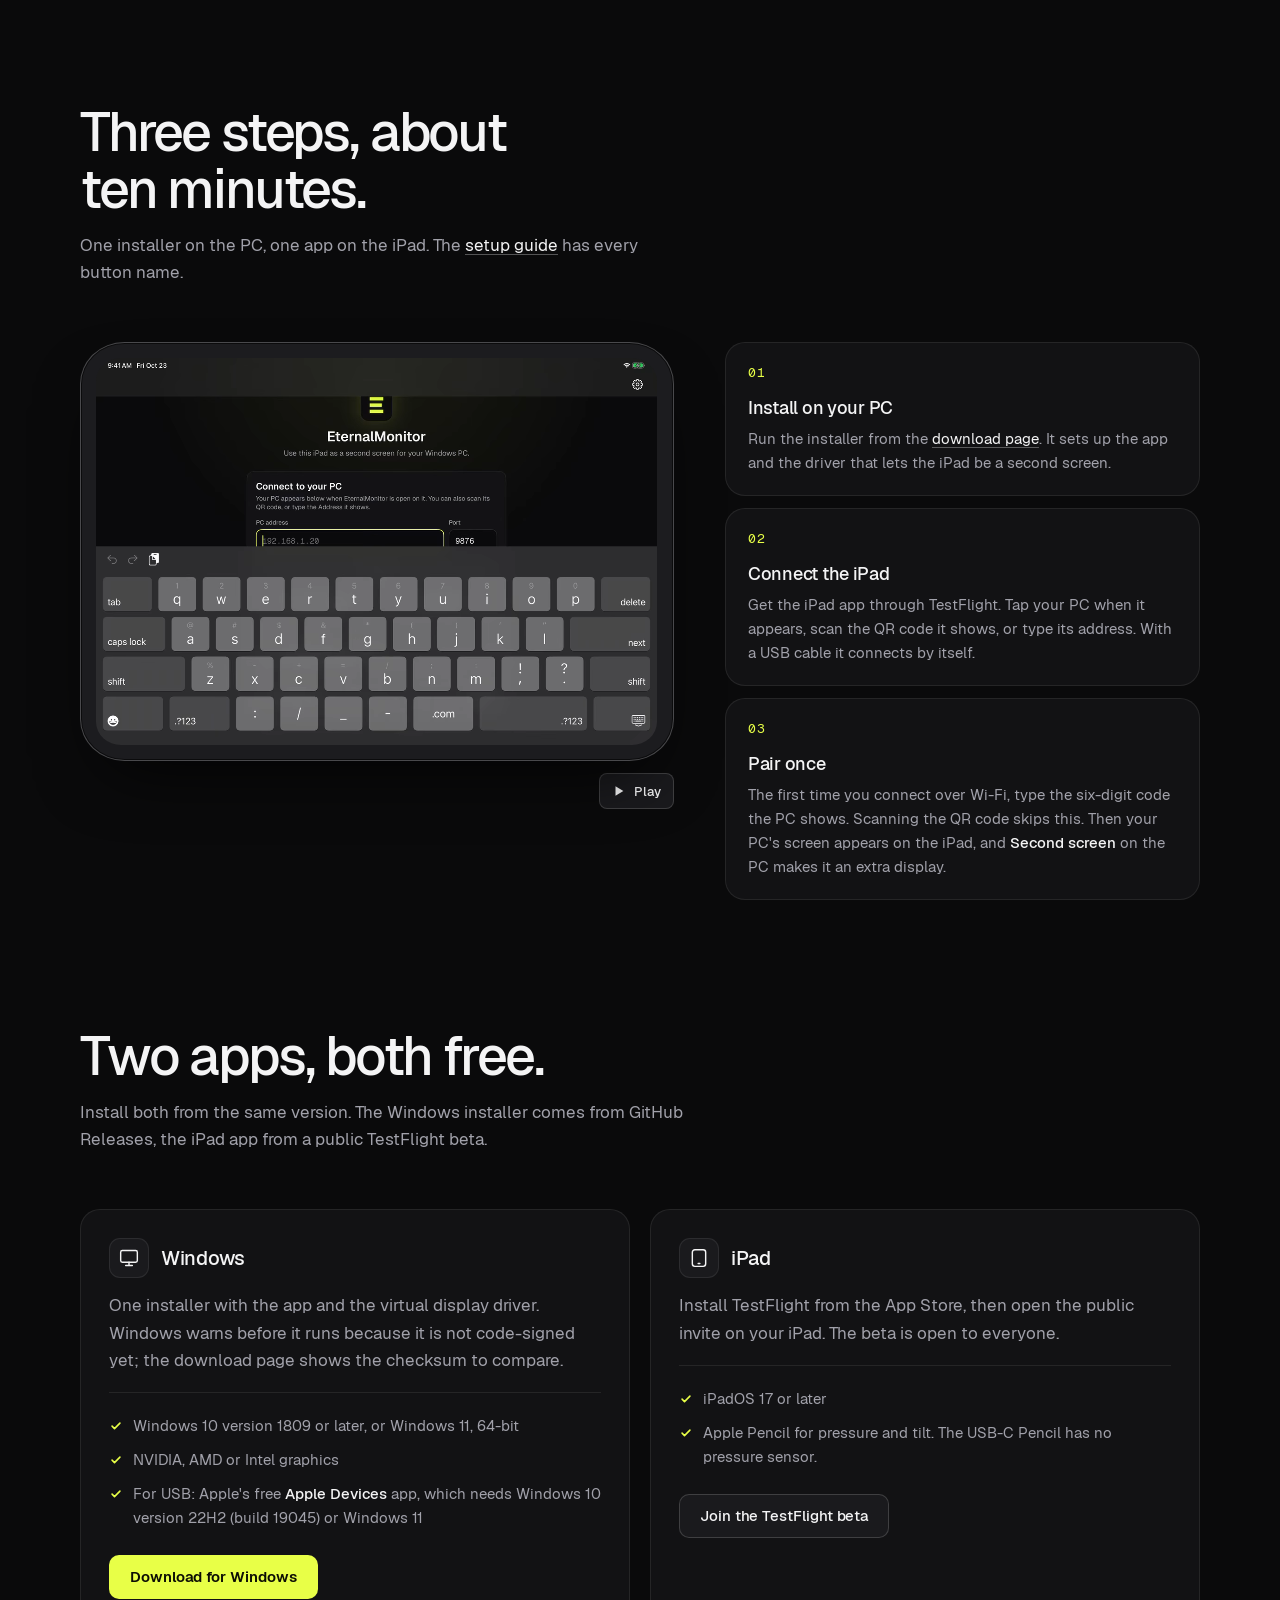
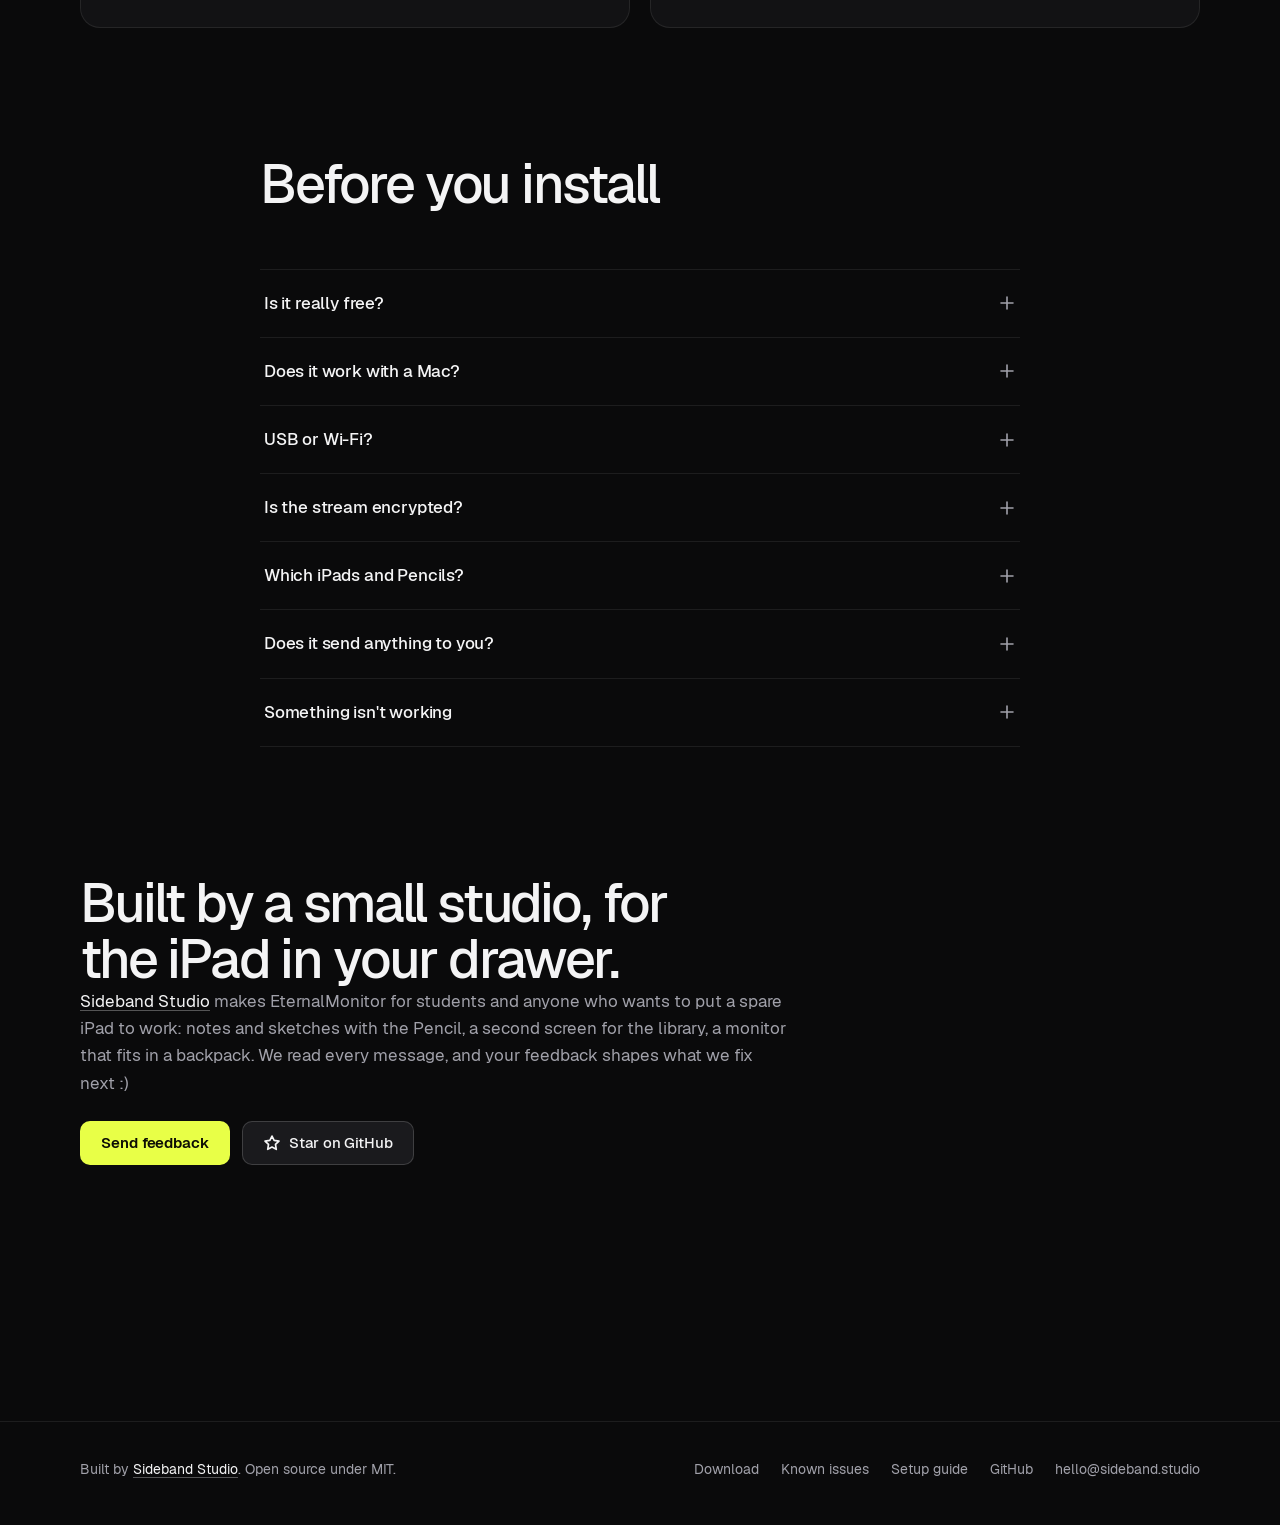
==== commit d10b6e70: "Tell the hero story in one picture Six words of headline and one line under it, then the Windows app" ====
--- a/docs/index.html
+++ b/docs/index.html
@@ -67,8 +67,8 @@
     <section class="hero" aria-labelledby="hero-title">
       <div class="container">
         <div class="hero-text">
-          <h1 id="hero-title">Your iPad, as a second screen for your Windows PC.</h1>
-          <p class="lead">Mirror your PC or add a real extra display, over a USB cable or Wi-Fi. Apple Pencil, touch and keyboard go back to the PC. Free and open source, with no account.</p>
+          <h1 id="hero-title">Your Windows PC, on your iPad.</h1>
+          <p class="lead">Mirror it, extend it, draw on it with Apple Pencil.</p>
           <div class="hero-actions">
             <a href="download.html" class="btn btn-primary btn-lg">
               <svg viewBox="0 0 20 20" fill="none" stroke="currentColor" stroke-width="1.8" stroke-linecap="round" stroke-linejoin="round" aria-hidden="true"><path d="M10 3v10M5.5 8.5 10 13l4.5-4.5M3.5 16.5h13"/></svg>
@@ -77,28 +77,30 @@
             <a href="download.html#ipad" class="btn btn-secondary btn-lg">Get the iPad app</a>
           </div>
           <p class="hero-meta">
+            <span>Free and open source</span>
             <span>Windows 10 and 11</span>
             <span>iPadOS 17 or later</span>
-            <span>NVIDIA, AMD or Intel graphics</span>
           </p>
         </div>
 
-        <figure class="shots" aria-label="The Windows app and the iPad app">
-          <div class="shots-stage">
-            <div class="shot shot-pc">
-              <div class="pc-window">
-                <div class="pc-titlebar" aria-hidden="true">
-                  <span class="t"><img src="assets/icon.png" alt="" width="14" height="14">EternalMonitor</span>
-                  <span class="wc"><svg viewBox="0 0 10 10" stroke="currentColor" stroke-width="1"><path d="M1 5h8"/></svg><svg viewBox="0 0 10 10" fill="none" stroke="currentColor" stroke-width="1"><rect x="1.5" y="1.5" width="7" height="7"/></svg><svg viewBox="0 0 10 10" stroke="currentColor" stroke-width="1"><path d="M1.5 1.5l7 7M8.5 1.5l-7 7"/></svg></span>
-                </div>
-                <img src="assets/host-ready.webp" srcset="assets/host-ready.webp 1040w, assets/host-ready@2x.webp 2080w" sizes="(max-width: 720px) 88vw, 720px" width="2080" height="1000" fetchpriority="high" decoding="async" alt="The Windows app's Stream page saying Ready for your iPad, with Mirror my screen selected, the PC's address, a six-digit pairing code, a QR code button, and Waiting for an iPad.">
-              </div>
-            </div>
-            <div class="shot shot-ipad">
-              <div class="tablet">
-                <div class="screen">
-                  <img src="assets/ipad-connect.webp" srcset="assets/ipad-connect.webp 1210w, assets/ipad-connect@2x.webp 2420w" sizes="(max-width: 720px) 62vw, 500px" width="2420" height="1668" decoding="async" alt="The iPad app's Connect to your PC screen: fields for the PC's address and port, Connect, Scan QR code and Find PCs buttons, Find PCs searching, and a USB cable row saying to plug the iPad into the PC and keep Apple Devices open.">
-                </div>
+        <figure class="stage" aria-label="The Windows app on a PC, linked over USB or Wi-Fi to the iPad app showing the PC's picture">
+          <div class="stage-pc">
+            <div class="pc-window">
+              <div class="pc-titlebar" aria-hidden="true">
+                <span class="t"><img src="assets/icon.png" alt="" width="14" height="14">EternalMonitor</span>
+                <span class="wc"><svg viewBox="0 0 10 10" stroke="currentColor" stroke-width="1"><path d="M1 5h8"/></svg><svg viewBox="0 0 10 10" fill="none" stroke="currentColor" stroke-width="1"><rect x="1.5" y="1.5" width="7" height="7"/></svg><svg viewBox="0 0 10 10" stroke="currentColor" stroke-width="1"><path d="M1.5 1.5l7 7M8.5 1.5l-7 7"/></svg></span>
+              </div>
+              <img src="assets/hero-pc.webp" srcset="assets/hero-pc.webp 1040w, assets/hero-pc@2x.webp 2080w" sizes="(max-width: 720px) 92vw, 600px" width="2080" height="992" fetchpriority="high" decoding="async" alt="The Windows app's Stream page: Ready for your iPad, with Mirror my screen and Second screen, the PC's address and pairing code, and Send feedback in the sidebar.">
+            </div>
+          </div>
+          <div class="stage-link" aria-hidden="true">
+            <span class="stage-line"></span>
+            <span class="stage-chip">USB or Wi-Fi</span>
+          </div>
+          <div class="stage-ipad">
+            <div class="tablet">
+              <div class="screen">
+                <img src="assets/ipad-live.webp" srcset="assets/ipad-live.webp 1180w, assets/ipad-live@2x.webp 2360w" sizes="(max-width: 720px) 70vw, 460px" width="2360" height="1520" decoding="async" alt="The iPad app showing the PC's picture full screen, with the Live, Keyboard, Fit, settings and Disconnect controls at the bottom.">
               </div>
             </div>
           </div>
--- a/docs/style.css
+++ b/docs/style.css
@@ -119,13 +119,13 @@
 }
 
 h1, h2, h3, h4 {
-  font-weight: 600;
+  font-weight: 500;
   letter-spacing: -0.025em;
   line-height: 1.12;
   text-wrap: balance;
 }
-h1 { font-size: clamp(2.5rem, 1.2rem + 5.4vw, 4.6rem); letter-spacing: -0.04em; line-height: 1.02; }
-h2 { font-size: clamp(1.75rem, 1rem + 2.8vw, 2.5rem); letter-spacing: -0.03em; }
+h1 { font-size: clamp(2.75rem, 1rem + 4.6vw, 5rem); letter-spacing: -0.045em; line-height: 1; }
+h2 { font-size: clamp(2.125rem, 1rem + 3vw, 3.5rem); letter-spacing: -0.04em; line-height: 1.04; }
 h3 { font-size: 1.25rem; letter-spacing: -0.015em; line-height: 1.3; }
 h4 { font-size: 1.0625rem; letter-spacing: -0.01em; }
 p { text-wrap: pretty; }
@@ -290,12 +290,12 @@
 /* --- Hero ------------------------------------------------------------------ */
 
 .hero { padding: clamp(40px, 5vw, 64px) 0 0; }
-.hero-text { max-width: 860px; margin-inline: auto; text-align: center; }
-.hero-text h1 { margin-inline: auto; font-size: clamp(2.5rem, 1rem + 3.6vw, 3.6rem); }
+.hero-text { max-width: 980px; margin-inline: auto; text-align: center; }
+.hero-text h1 { margin-inline: auto; }
 .hero-text .lead {
   max-width: 660px;
-  margin: 18px auto 0;
-  font-size: clamp(1.0625rem, 0.95rem + 0.5vw, 1.25rem);
+  margin: 20px auto 0;
+  font-size: clamp(1.125rem, 1rem + 0.5vw, 1.375rem);
   line-height: 1.55;
   color: var(--muted);
 }
@@ -316,40 +316,60 @@
   color: var(--faint);
 }
 
-/* Wide screens: headline left, the rest right, so the screenshots start high
-   enough to fill most of the first screen. Only once both buttons fit side
-   by side; the headline lines up with the lead's first line. */
-@media (min-width: 1100px) {
-  .hero-text {
-    max-width: none;
-    display: grid;
-    grid-template-columns: minmax(0, 1.2fr) minmax(0, 1fr);
-    column-gap: 64px;
-    align-items: start;
-    text-align: left;
+/* --- Hero stage --------------------------------------------------------------
+   The Windows window, a USB or Wi-Fi link, and the iPad showing the PC. The
+   iPad slides in once and the link draws across; with reduced motion (or no
+   animation support) everything simply sits in place. */
+
+.stage {
+  display: grid;
+  grid-template-columns: minmax(0, 1.3fr) minmax(150px, 0.3fr) minmax(0, 1fr);
+  align-items: center;
+  margin-top: clamp(36px, 4.5vw, 64px);
+}
+.stage-link { position: relative; height: 44px; display: grid; place-items: center; }
+.stage-line {
+  position: absolute;
+  left: -8px;
+  right: -8px;
+  top: calc(50% - 1px);
+  height: 2px;
+  background: linear-gradient(90deg, rgba(var(--accent-rgb), 0.15), var(--accent) 50%, rgba(var(--accent-rgb), 0.15));
+  transform-origin: left center;
+}
+.stage-chip {
+  position: relative;
+  padding: 5px 11px;
+  border: 1px solid var(--border-strong);
+  border-radius: 999px;
+  background: var(--raised);
+  font-family: var(--mono);
+  font-size: 0.75rem;
+  white-space: nowrap;
+}
+.stage-ipad { position: relative; }
+@media (prefers-reduced-motion: no-preference) {
+  .stage-ipad { animation: stage-slide 1s var(--ease-out) 0.2s both; }
+  .stage-line { animation: stage-draw 0.6s ease-out 0.9s both; }
+  .stage-chip { animation: stage-fade 0.5s ease-out 1.3s both; }
+}
+@keyframes stage-slide { from { opacity: 0; transform: translateX(18%); } to { opacity: 1; transform: none; } }
+@keyframes stage-draw { from { transform: scaleX(0); } to { transform: scaleX(1); } }
+@keyframes stage-fade { from { opacity: 0; } to { opacity: 1; } }
+@media (max-width: 720px) {
+  .stage { grid-template-columns: 1fr; justify-items: center; }
+  .stage-pc { width: 100%; }
+  .stage-link { height: 52px; width: 100%; }
+  .stage-line { left: calc(50% - 1px); right: auto; top: 0; bottom: 0; width: 2px; height: auto; transform-origin: center top;
+    background: linear-gradient(180deg, rgba(var(--accent-rgb), 0.15), var(--accent) 50%, rgba(var(--accent-rgb), 0.15)); }
+  .stage-ipad { width: 78%; }
+  @media (prefers-reduced-motion: no-preference) {
+    .stage-ipad { animation-name: stage-rise; }
+    .stage-line { animation-name: stage-draw-down; }
   }
-  .hero-text h1 { grid-row: 1 / span 3; margin: 0; }
-  .hero-text .lead { max-width: none; margin: 0; font-size: 1.125rem; }
-  .hero-actions, .hero-meta { justify-content: flex-start; }
-  .hero-actions { margin-top: 22px; }
-}
-
-/* --- Hero screenshots -------------------------------------------------------
-   The Windows window and the iPad overlap. Percentage margins follow the
-   stage's width, so the iPad's top sits at a fixed share of the width. */
-
-.shots { margin-top: clamp(32px, 3.5vw, 44px); }
-.shots-stage { display: flow-root; }
-.shot { position: relative; }
-.shot-pc { width: 64%; z-index: 1; }
-/* 16% of the width below the PC window's top: the PC block is the 34px
-   title bar + 64% / 2.08 image. */
-.shot-ipad { width: 44%; margin: calc(-14.77% - 34px) 0 0 auto; z-index: 2; }
-@media (max-width: 720px) {
-  .shot-pc { width: 88%; }
-  /* PC block: 34px + 88% / 2.08; the iPad starts 30% of the width down. */
-  .shot-ipad { width: 62%; margin-top: calc(-12.3% - 34px); }
-}
+}
+@keyframes stage-rise { from { opacity: 0; transform: translateY(12%); } to { opacity: 1; transform: none; } }
+@keyframes stage-draw-down { from { transform: scaleY(0); } to { transform: scaleY(1); } }
 
 /* --- How it works: the connection clip beside the steps --------------------- */
 
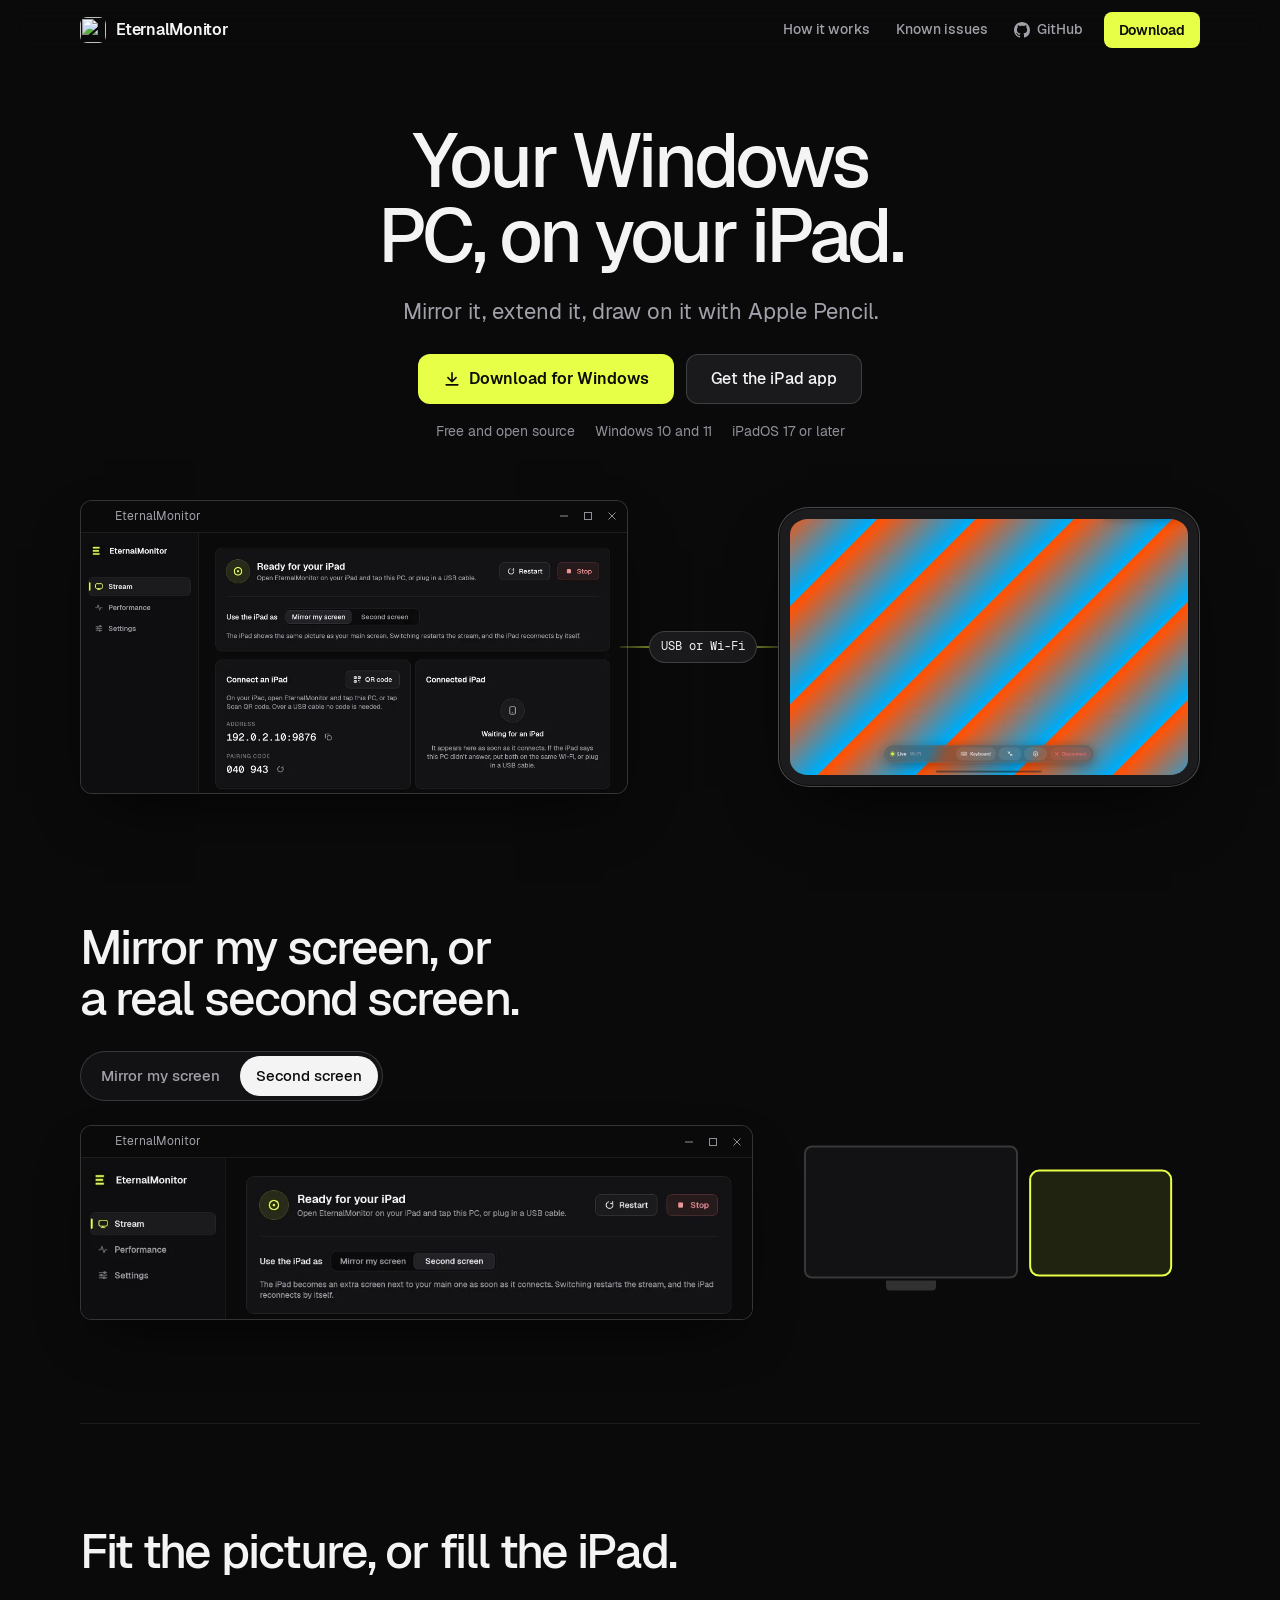
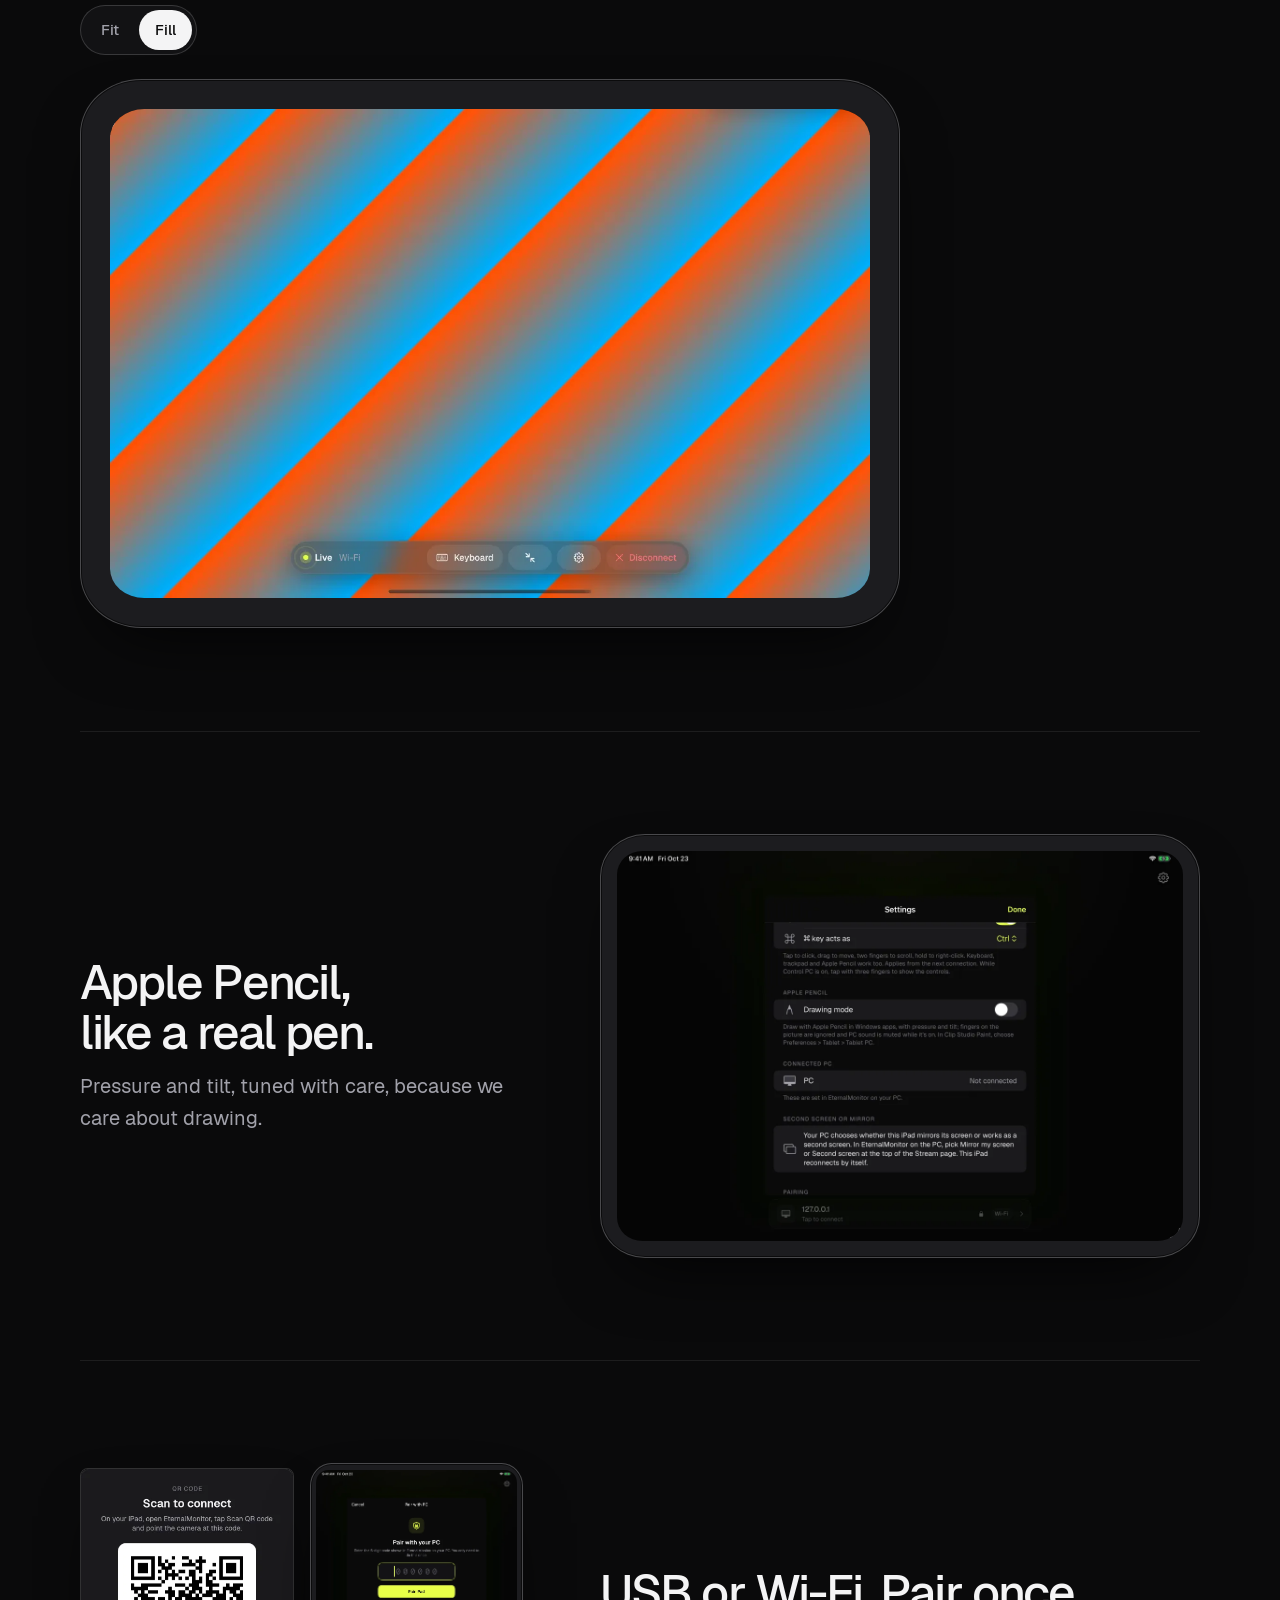
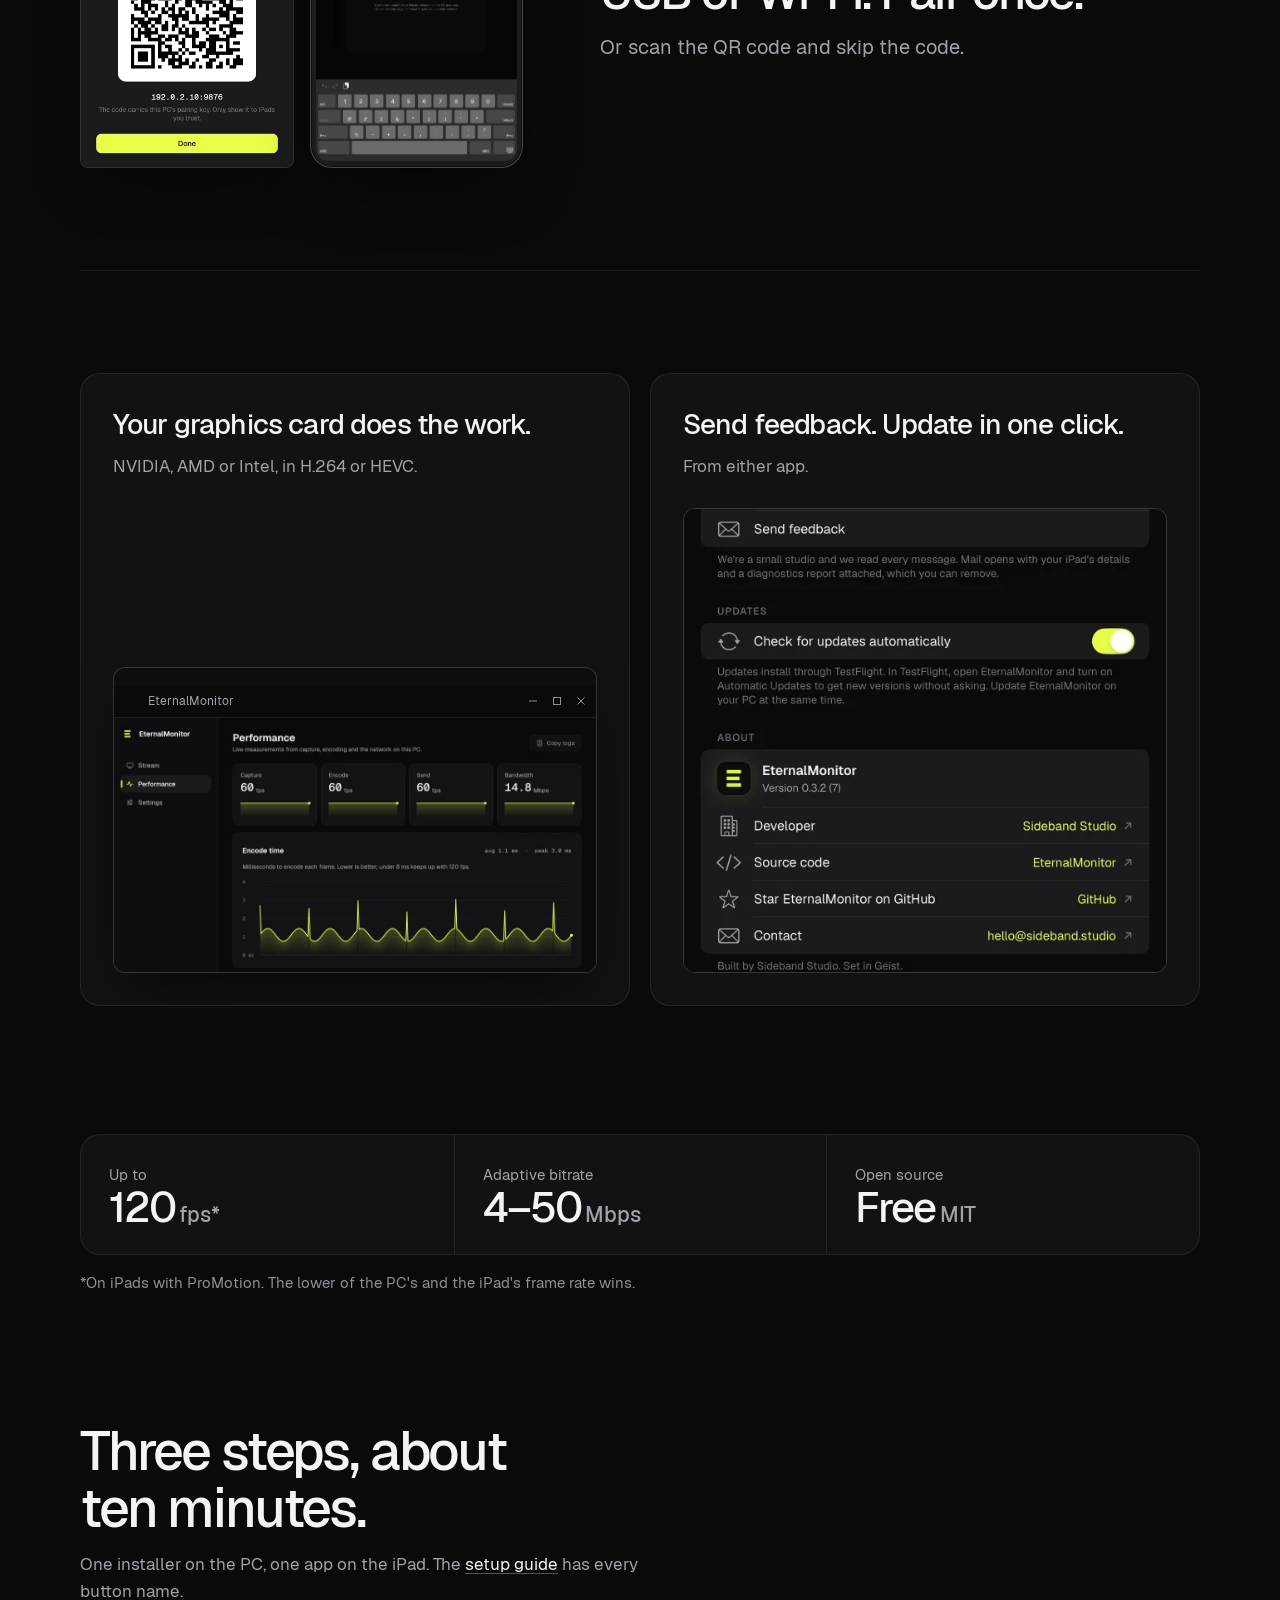
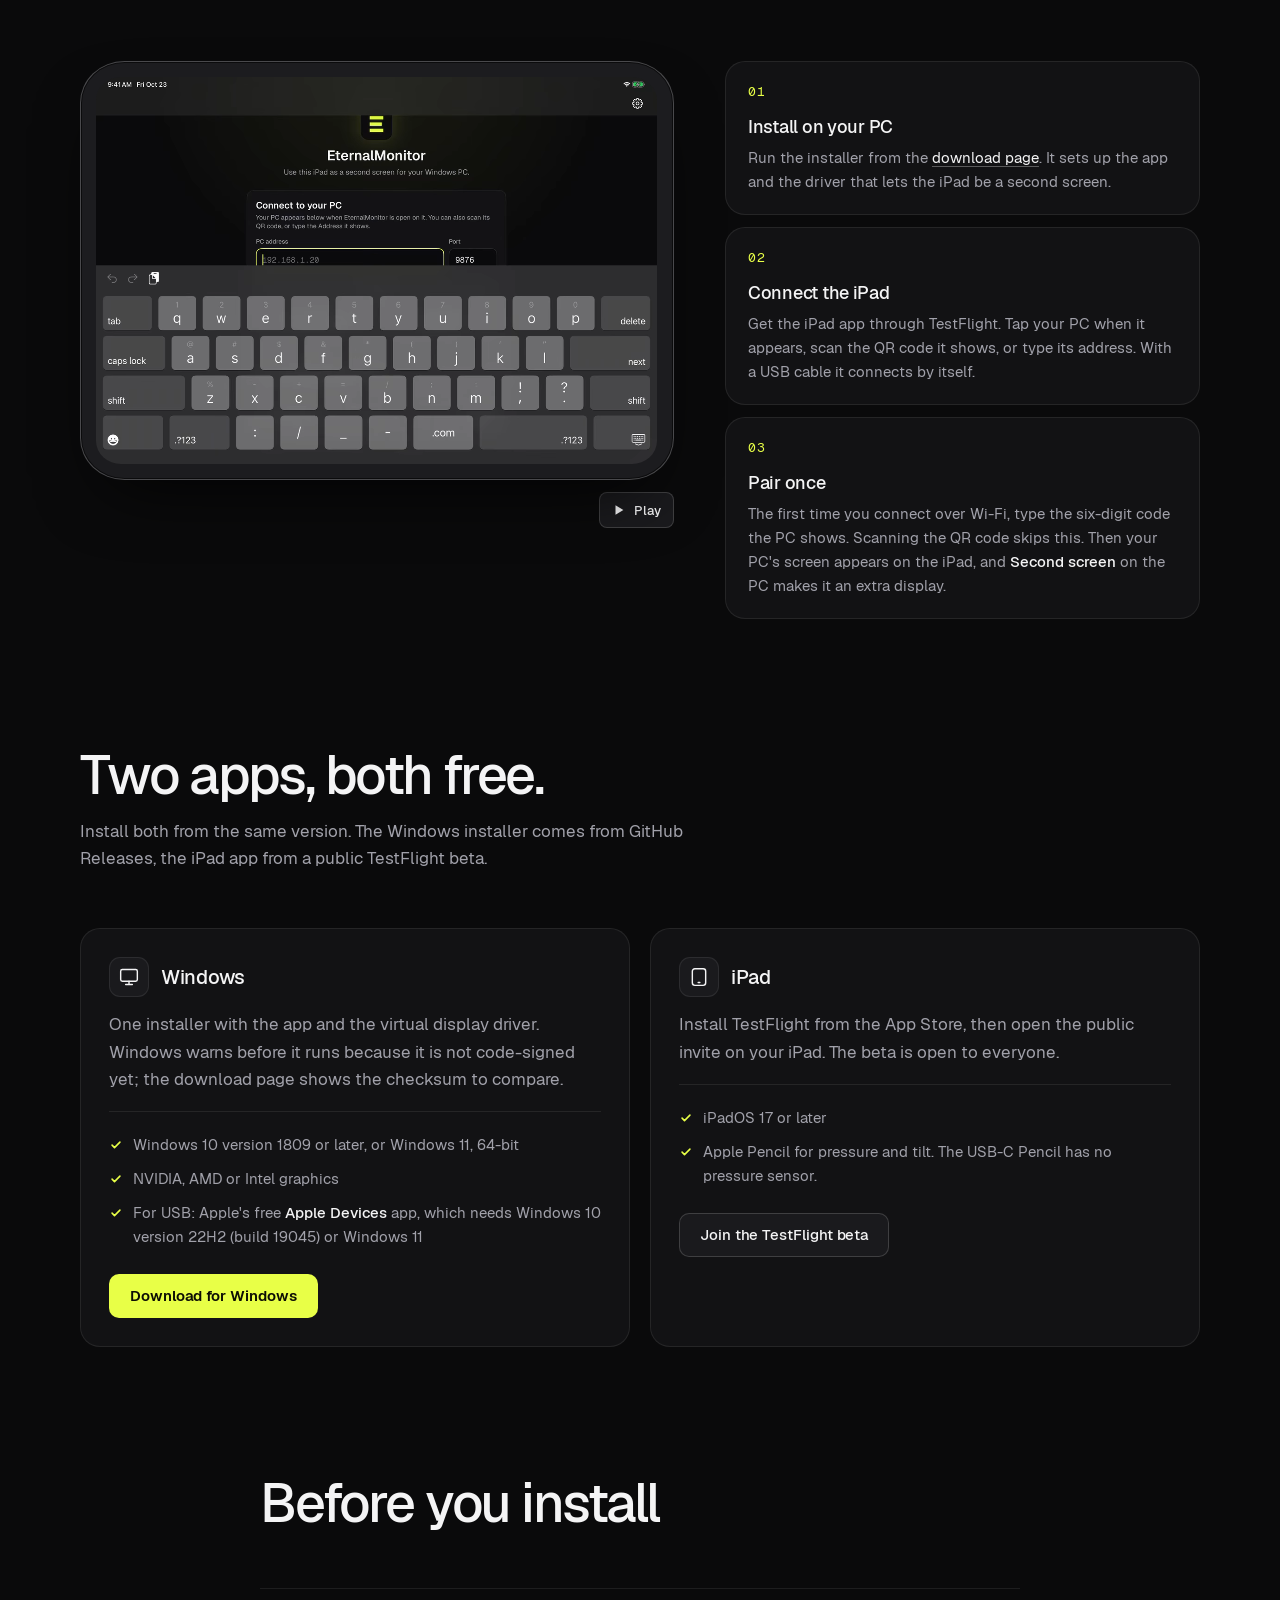
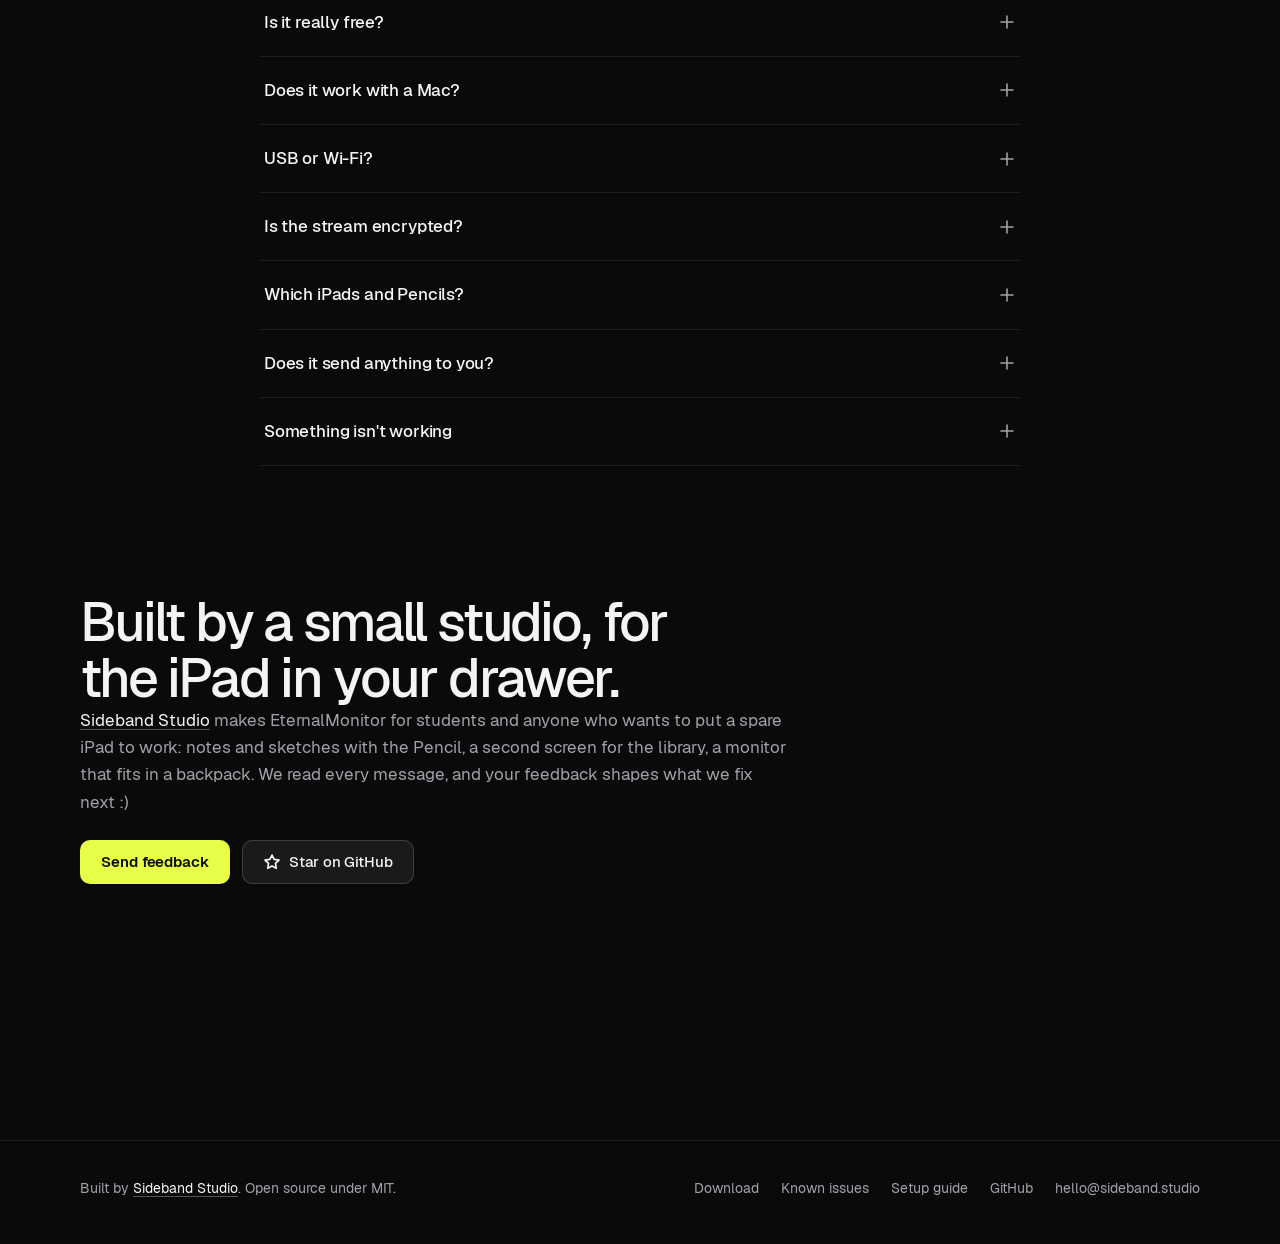
==== commit e41afed7: "Show the features loud, with two switches you can try Mirror my screen or Second screen swaps the re" ====
--- a/docs/index.html
+++ b/docs/index.html
@@ -110,45 +110,75 @@
 
     <section class="section" id="features" aria-labelledby="features-title">
       <div class="container">
-        <div class="section-head reveal">
-          <h2 id="features-title">The iPad becomes part of your PC.</h2>
-        </div>
-
-        <article class="feature reveal">
-          <div class="feature-text">
-            <h3>Mirror my screen, or a real second screen.</h3>
-          </div>
-          <div class="feature-media">
-            <div class="pc-window">
-              <div class="pc-titlebar" aria-hidden="true">
-                <span class="t"><img src="assets/icon.png" alt="" width="14" height="14">EternalMonitor</span>
-                <span class="wc"><svg viewBox="0 0 10 10" stroke="currentColor" stroke-width="1"><path d="M1 5h8"/></svg><svg viewBox="0 0 10 10" fill="none" stroke="currentColor" stroke-width="1"><rect x="1.5" y="1.5" width="7" height="7"/></svg><svg viewBox="0 0 10 10" stroke="currentColor" stroke-width="1"><path d="M1.5 1.5l7 7M8.5 1.5l-7 7"/></svg></span>
-              </div>
-              <img src="assets/host-second-screen.webp" srcset="assets/host-second-screen.webp 1040w, assets/host-second-screen@2x.webp 2080w" sizes="(max-width: 860px) 100vw, 540px" width="2080" height="1000" loading="lazy" decoding="async" alt="The Windows app's Stream page with Second screen selected under Use the iPad as. It says the iPad becomes an extra screen next to your main one as soon as it connects, and shows the PC's address and a six-digit pairing code.">
+        <h2 id="features-title" class="visually-hidden">Features</h2>
+
+        <article class="show reveal" aria-labelledby="f-screen">
+          <div class="show-head">
+            <h3 id="f-screen">Mirror my screen, or a real second screen.</h3>
+          </div>
+          <div class="switch-demo">
+            <input type="radio" name="mode" id="mode-mirror" class="sw-input">
+            <input type="radio" name="mode" id="mode-second" class="sw-input" checked>
+            <div class="sw" role="group" aria-label="Use the iPad as">
+              <label for="mode-mirror">Mirror my screen</label>
+              <label for="mode-second">Second screen</label>
+            </div>
+            <div class="modes">
+              <div class="pc-window modes-pc">
+                <div class="pc-titlebar" aria-hidden="true">
+                  <span class="t"><img src="assets/icon.png" alt="" width="14" height="14">EternalMonitor</span>
+                  <span class="wc"><svg viewBox="0 0 10 10" stroke="currentColor" stroke-width="1"><path d="M1 5h8"/></svg><svg viewBox="0 0 10 10" fill="none" stroke="currentColor" stroke-width="1"><rect x="1.5" y="1.5" width="7" height="7"/></svg><svg viewBox="0 0 10 10" stroke="currentColor" stroke-width="1"><path d="M1.5 1.5l7 7M8.5 1.5l-7 7"/></svg></span>
+                </div>
+                <div class="swap">
+                  <img class="swap-a" src="assets/mode-mirror.webp" srcset="assets/mode-mirror.webp 1040w, assets/mode-mirror@2x.webp 2080w" sizes="(max-width: 860px) 92vw, 640px" width="2080" height="500" loading="lazy" decoding="async" alt="The Windows app with Use the iPad as set to Mirror my screen: the iPad shows the same picture as your main screen.">
+                  <img class="swap-b" src="assets/mode-second.webp" srcset="assets/mode-second.webp 1040w, assets/mode-second@2x.webp 2080w" sizes="(max-width: 860px) 92vw, 640px" width="2080" height="500" loading="lazy" decoding="async" alt="The Windows app with Use the iPad as set to Second screen: the iPad becomes an extra screen next to your main one.">
+                </div>
+              </div>
+              <div class="displays" aria-hidden="true">
+                <div class="d-monitor"><span class="d-stand"></span></div>
+                <div class="d-ipad"></div>
+              </div>
             </div>
           </div>
         </article>
 
-        <article class="feature flip reveal">
-          <div class="feature-text">
-            <h3>Apple Pencil, like a real pen.</h3>
+        <article class="show reveal" aria-labelledby="f-fill">
+          <div class="show-head">
+            <h3 id="f-fill">Fit the picture, or fill the iPad.</h3>
+          </div>
+          <div class="switch-demo">
+            <input type="radio" name="picture" id="pic-fit" class="sw-input">
+            <input type="radio" name="picture" id="pic-fill" class="sw-input" checked>
+            <div class="sw" role="group" aria-label="Picture">
+              <label for="pic-fit">Fit</label>
+              <label for="pic-fill">Fill</label>
+            </div>
+            <div class="tablet fill-tablet">
+              <div class="screen swap">
+                <img class="swap-a" src="assets/ipad-fit.webp" srcset="assets/ipad-fit.webp 1180w, assets/ipad-fit@2x.webp 2360w" sizes="(max-width: 860px) 92vw, 760px" width="2360" height="1520" loading="lazy" decoding="async" alt="The iPad app with Picture set to Fit: the whole PC picture, with black bars where the shapes differ.">
+                <img class="swap-b" src="assets/ipad-fill.webp" srcset="assets/ipad-fill.webp 1180w, assets/ipad-fill@2x.webp 2360w" sizes="(max-width: 860px) 92vw, 760px" width="2360" height="1520" loading="lazy" decoding="async" alt="The iPad app with Picture set to Fill: the PC picture covers the whole iPad screen.">
+              </div>
+            </div>
+          </div>
+        </article>
+
+        <article class="show show-split reveal" aria-labelledby="f-pencil">
+          <div class="show-head">
+            <h3 id="f-pencil">Apple Pencil, like a real pen.</h3>
             <p>Pressure and tilt, tuned with care, because we care about drawing.</p>
           </div>
-          <div class="feature-media">
-            <div class="tablet">
-              <div class="screen">
-                <img src="assets/ipad-settings.webp" srcset="assets/ipad-settings.webp 1210w, assets/ipad-settings@2x.webp 2420w" sizes="(max-width: 860px) 100vw, 540px" width="2420" height="1668" loading="lazy" decoding="async" alt="The iPad app's settings: how touch controls the PC (tap to click, drag to move, two fingers to scroll, hold to right-click), what the Command key acts as, and the Apple Pencil Drawing mode switch with its explanation.">
-              </div>
+          <div class="tablet">
+            <div class="screen">
+              <img src="assets/ipad-settings.webp" srcset="assets/ipad-settings.webp 1210w, assets/ipad-settings@2x.webp 2420w" sizes="(max-width: 860px) 100vw, 540px" width="2420" height="1668" loading="lazy" decoding="async" alt="The iPad app's settings: how touch controls the PC (tap to click, drag to move, two fingers to scroll, hold to right-click), what the Command key acts as, and the Apple Pencil Drawing mode switch with its explanation.">
             </div>
           </div>
         </article>
 
-        <article class="feature reveal">
-          <div class="feature-text">
-            <h3>USB or Wi-Fi. Pair once.</h3>
+        <article class="show show-split flip reveal" aria-labelledby="f-link">
+          <div class="show-head">
+            <h3 id="f-link">USB or Wi-Fi. Pair once.</h3>
             <p>Or scan the QR code and skip the code.</p>
           </div>
-          <div class="feature-media">
             <div class="pair">
               <div class="dialog-shot">
                 <img src="assets/host-qr.webp" srcset="assets/host-qr.webp 374w, assets/host-qr@2x.webp 748w" sizes="(max-width: 860px) 50vw, 280px" width="748" height="1050" loading="lazy" decoding="async" alt="The Windows app's Scan to connect dialog, with a QR code and the PC's address under it.">
@@ -159,46 +189,39 @@
                 </div>
               </div>
             </div>
-          </div>
         </article>
 
-        <article class="feature flip reveal">
-          <div class="feature-text">
+        <div class="tiles reveal">
+          <article class="tile">
             <h3>Your graphics card does the work.</h3>
             <p>NVIDIA, AMD or Intel, in H.264 or HEVC.</p>
-          </div>
-          <div class="feature-media">
             <div class="pc-window">
               <div class="pc-titlebar" aria-hidden="true">
-                <span class="t"><img src="assets/icon.png" alt="" width="14" height="14">EternalMonitor</span>
-                <span class="wc"><svg viewBox="0 0 10 10" stroke="currentColor" stroke-width="1"><path d="M1 5h8"/></svg><svg viewBox="0 0 10 10" fill="none" stroke="currentColor" stroke-width="1"><rect x="1.5" y="1.5" width="7" height="7"/></svg><svg viewBox="0 0 10 10" stroke="currentColor" stroke-width="1"><path d="M1.5 1.5l7 7M8.5 1.5l-7 7"/></svg></span>
-              </div>
+                  <span class="t"><img src="assets/icon.png" alt="" width="14" height="14">EternalMonitor</span>
+                  <span class="wc"><svg viewBox="0 0 10 10" stroke="currentColor" stroke-width="1"><path d="M1 5h8"/></svg><svg viewBox="0 0 10 10" fill="none" stroke="currentColor" stroke-width="1"><rect x="1.5" y="1.5" width="7" height="7"/></svg><svg viewBox="0 0 10 10" stroke="currentColor" stroke-width="1"><path d="M1.5 1.5l7 7M8.5 1.5l-7 7"/></svg></span>
+                </div>
               <img src="assets/host-performance.webp" srcset="assets/host-performance.webp 1040w, assets/host-performance@2x.webp 2080w" sizes="(max-width: 860px) 100vw, 540px" width="2080" height="1095" loading="lazy" decoding="async" alt="The Windows app's Performance page: capture, encode and send rates, bandwidth, and a chart of encode time per frame.">
             </div>
-          </div>
-        </article>
-      </div>
-    </section>
-
-    <section class="section" aria-label="In numbers">
-      <div class="container">
-        <div class="facts reveal">
-          <div class="fact">
-            <div class="n">4–50<small>Mbps</small></div>
-            <div class="l">Adaptive bitrate</div>
-            <div class="d">When a packet goes missing on Wi-Fi, the iPad asks for it again right away, so one dropped packet rarely costs a frame.</div>
-          </div>
-          <div class="fact">
-            <div class="n">30–120<small>fps</small></div>
-            <div class="l">Frame rate</div>
-            <div class="d">The PC offers 30, 60, 90 or 120 fps and the iPad asks for 30, 60 or 120. The lower of the two wins.</div>
-          </div>
-          <div class="fact">
-            <div class="n">MIT</div>
-            <div class="l">Open source</div>
-            <div class="d">Free, with no account. Rust on the PC, Swift on the iPad.</div>
-          </div>
-        </div>
+          </article>
+          <article class="tile">
+            <h3>Send feedback. Update in one click.</h3>
+            <p>From either app.</p>
+            <div class="tile-shot">
+              <img src="assets/ipad-feedback.webp" srcset="assets/ipad-feedback.webp 580w, assets/ipad-feedback@2x.webp 1160w" sizes="(max-width: 860px) 92vw, 520px" width="1160" height="1114" loading="lazy" decoding="async" alt="The iPad app's settings: Send feedback, Check for updates automatically, and About with the version, source code, Star EternalMonitor on GitHub and Contact.">
+            </div>
+          </article>
+        </div>
+      </div>
+    </section>
+
+    <section class="section numbers" aria-label="In numbers">
+      <div class="container">
+        <dl class="facts reveal">
+          <div class="fact"><dt>Up to</dt><dd class="n">120<small>fps*</small></dd></div>
+          <div class="fact"><dt>Adaptive bitrate</dt><dd class="n">4–50<small>Mbps</small></dd></div>
+          <div class="fact"><dt>Open source</dt><dd class="n">Free<small>MIT</small></dd></div>
+        </dl>
+        <p class="footnote">*On iPads with ProMotion. The lower of the PC's and the iPad's frame rate wins.</p>
       </div>
     </section>
 
--- a/docs/style.css
+++ b/docs/style.css
@@ -371,6 +371,138 @@
 @keyframes stage-rise { from { opacity: 0; transform: translateY(12%); } to { opacity: 1; transform: none; } }
 @keyframes stage-draw-down { from { transform: scaleY(0); } to { transform: scaleY(1); } }
 
+/* --- Feature showcase ---------------------------------------------------------
+   One loud line per feature over a real capture. The two switches are radio
+   inputs, so they work without JavaScript; each swaps between two real
+   captures, and the Second screen switch moves a drawn iPad next to a drawn
+   monitor. */
+
+.show { padding-block: clamp(56px, 8vw, 112px); border-top: 1px solid var(--border); }
+.show:first-of-type { border-top: 0; padding-top: 0; }
+.show-head h3 {
+  max-width: 20ch;
+  font-size: clamp(1.875rem, 1rem + 2.6vw, 3rem);
+  letter-spacing: -0.04em;
+  line-height: 1.05;
+}
+.show-head p { margin-top: 14px; max-width: 34ch; font-size: clamp(1.0625rem, 1rem + 0.3vw, 1.25rem); color: var(--muted); }
+.show-split {
+  display: grid;
+  grid-template-columns: minmax(0, 0.85fr) minmax(0, 1.15fr);
+  gap: clamp(32px, 6vw, 88px);
+  align-items: center;
+}
+.show-split.flip .show-head { order: 2; }
+@media (max-width: 860px) {
+  .show-split { grid-template-columns: 1fr; }
+  .show-split.flip .show-head { order: 0; }
+}
+
+.switch-demo { margin-top: 28px; }
+.sw-input { position: absolute; opacity: 0; pointer-events: none; }
+.sw {
+  display: inline-flex;
+  gap: 4px;
+  padding: 4px;
+  border: 1px solid var(--border-strong);
+  border-radius: 999px;
+  background: var(--surface);
+}
+.sw label {
+  padding: 8px 16px;
+  border-radius: 999px;
+  font-size: 0.9375rem;
+  font-weight: 500;
+  color: var(--muted);
+  cursor: pointer;
+  transition: background-color 0.2s ease-out, color 0.2s ease-out;
+}
+.sw label:hover { color: var(--text); }
+#mode-mirror:checked ~ .sw label[for="mode-mirror"],
+#mode-second:checked ~ .sw label[for="mode-second"],
+#pic-fit:checked ~ .sw label[for="pic-fit"],
+#pic-fill:checked ~ .sw label[for="pic-fill"] { background: var(--text); color: var(--bg); }
+#mode-mirror:focus-visible ~ .sw label[for="mode-mirror"],
+#mode-second:focus-visible ~ .sw label[for="mode-second"],
+#pic-fit:focus-visible ~ .sw label[for="pic-fit"],
+#pic-fill:focus-visible ~ .sw label[for="pic-fill"] { outline: 2px solid var(--accent); outline-offset: 2px; }
+
+.swap { position: relative; }
+.swap img { display: block; width: 100%; }
+.swap .swap-b { position: absolute; inset: 0; height: 100%; opacity: 0; transition: opacity 0.45s ease-out; }
+#mode-second:checked ~ .modes .swap-b,
+#pic-fill:checked ~ .fill-tablet .swap-b { opacity: 1; }
+
+.modes {
+  display: grid;
+  grid-template-columns: minmax(0, 1.7fr) minmax(0, 1fr);
+  gap: clamp(24px, 4vw, 56px);
+  align-items: center;
+  margin-top: 24px;
+}
+.displays { position: relative; height: clamp(120px, 14vw, 180px); }
+.d-monitor, .d-ipad { position: absolute; top: 50%; border-radius: 8px; }
+.d-monitor {
+  left: 0;
+  width: 54%;
+  aspect-ratio: 16 / 10;
+  transform: translateY(-58%);
+  border: 2px solid var(--border-strong);
+  background: var(--surface);
+}
+.d-stand { position: absolute; left: 38%; right: 38%; bottom: -14px; height: 10px; border-radius: 0 0 4px 4px; background: var(--border-strong); }
+.d-ipad {
+  left: 0;
+  width: 36%;
+  aspect-ratio: 4 / 3;
+  border: 2px solid var(--accent);
+  border-radius: 10px;
+  background: rgba(var(--accent-rgb), 0.1);
+  /* Mirror: the iPad shows the monitor's picture, so it sits on top of it. */
+  transform: translate(25%, -54%);
+  transition: transform 0.6s var(--ease-out);
+}
+/* Second screen: the iPad becomes its own display, beside the monitor. */
+#mode-second:checked ~ .modes .d-ipad { transform: translate(158%, -50%); }
+
+.fill-tablet { max-width: 820px; margin-top: 24px; }
+
+@media (max-width: 860px) {
+  .modes { grid-template-columns: 1fr; }
+  .displays { height: 150px; max-width: 360px; width: 100%; margin-inline: auto; }
+}
+@media (prefers-reduced-motion: reduce) {
+  .swap .swap-b, .d-ipad, .sw label { transition: none; }
+}
+
+.tiles {
+  display: grid;
+  grid-template-columns: repeat(2, minmax(0, 1fr));
+  gap: 20px;
+  padding-top: clamp(56px, 8vw, 112px);
+  border-top: 1px solid var(--border);
+}
+.tile {
+  display: flex;
+  flex-direction: column;
+  gap: 10px;
+  padding: clamp(22px, 3vw, 32px);
+  border: 1px solid var(--border);
+  border-radius: var(--r-lg);
+  background: var(--surface);
+  overflow: hidden;
+}
+.tile h3 { font-size: clamp(1.375rem, 1rem + 1vw, 1.75rem); letter-spacing: -0.03em; }
+.tile p { color: var(--muted); }
+.tile .pc-window, .tile-shot { margin-top: auto; padding-top: 18px; }
+.tile-shot img { width: 100%; border-radius: 12px; border: 1px solid var(--border-strong); }
+@media (max-width: 860px) { .tiles { grid-template-columns: 1fr; } }
+
+.numbers .fact dt { font-size: 0.9375rem; color: var(--muted); }
+.numbers .fact .n { font-family: var(--font); font-weight: 500; letter-spacing: -0.04em; }
+.numbers .fact dd { margin: 0; }
+.footnote { margin-top: 16px; font-size: 0.9375rem; color: var(--faint); }
+
 /* --- How it works: the connection clip beside the steps --------------------- */
 
 .how {
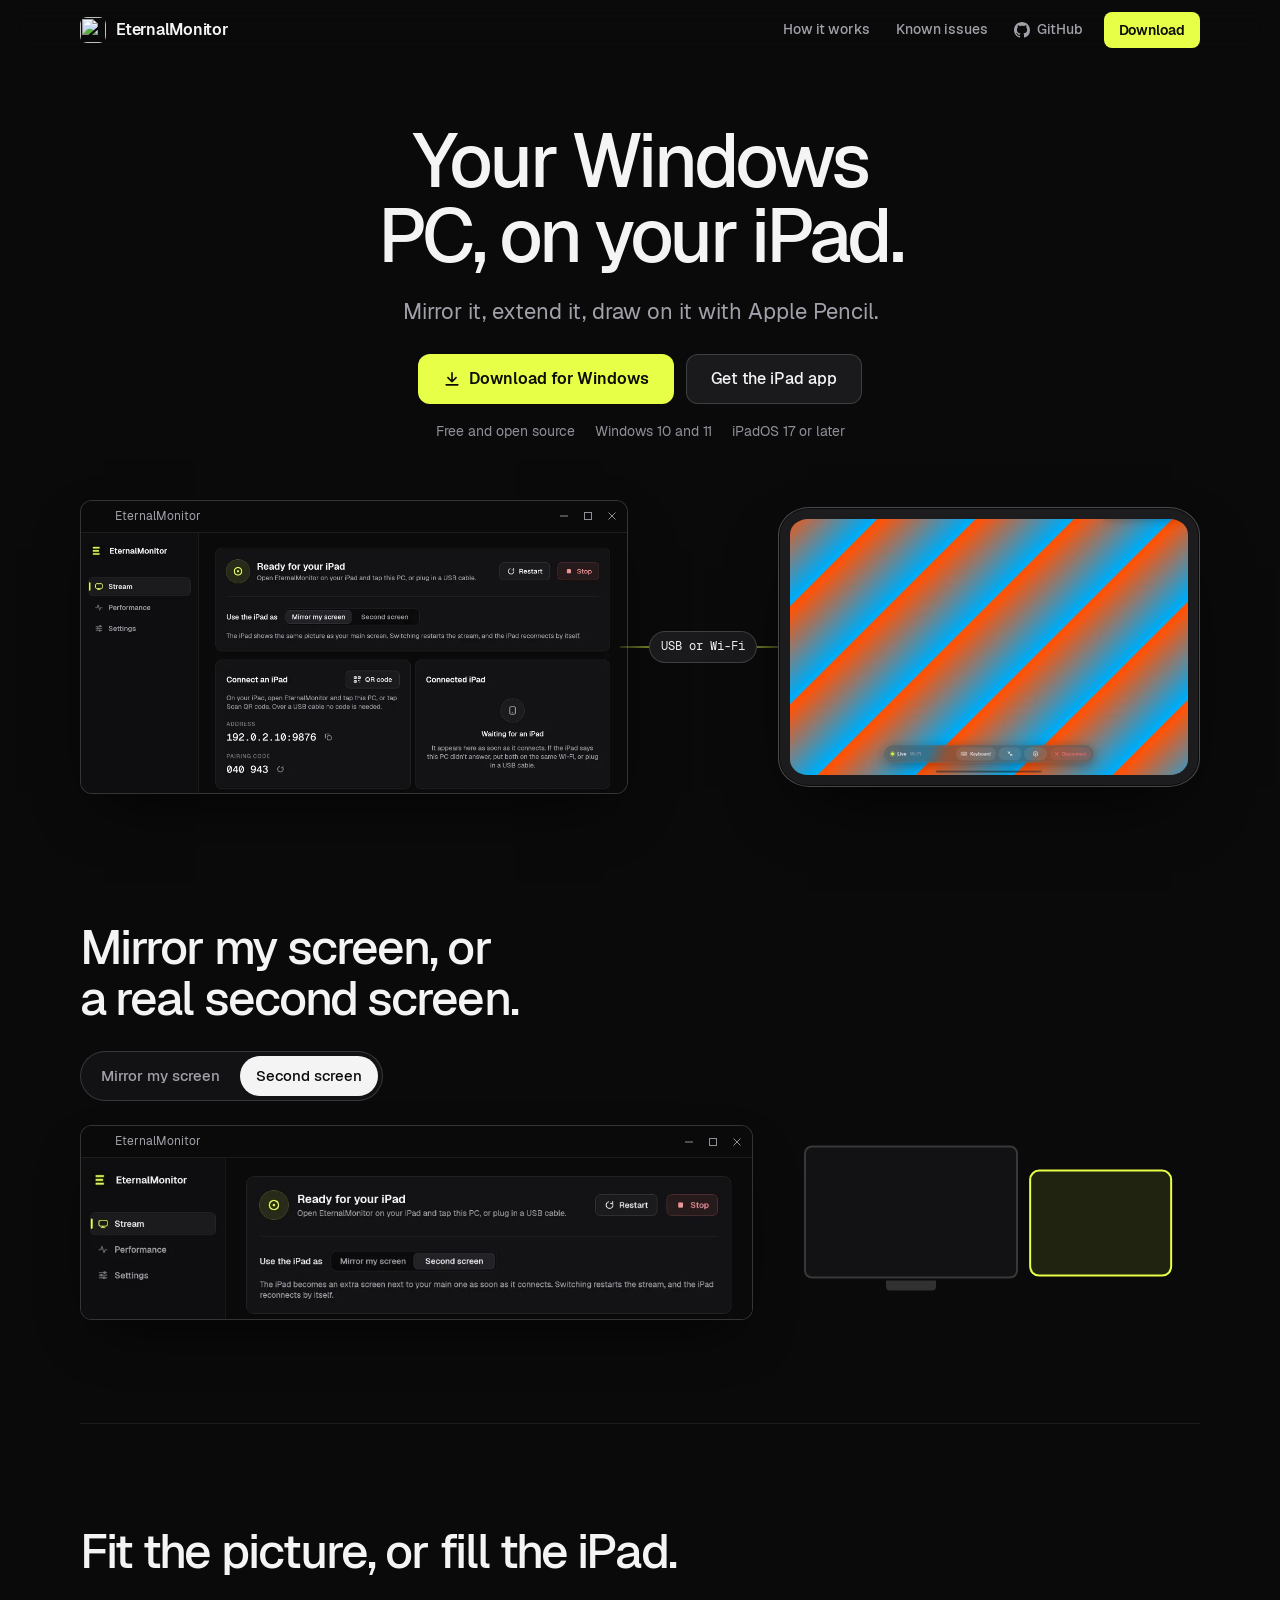
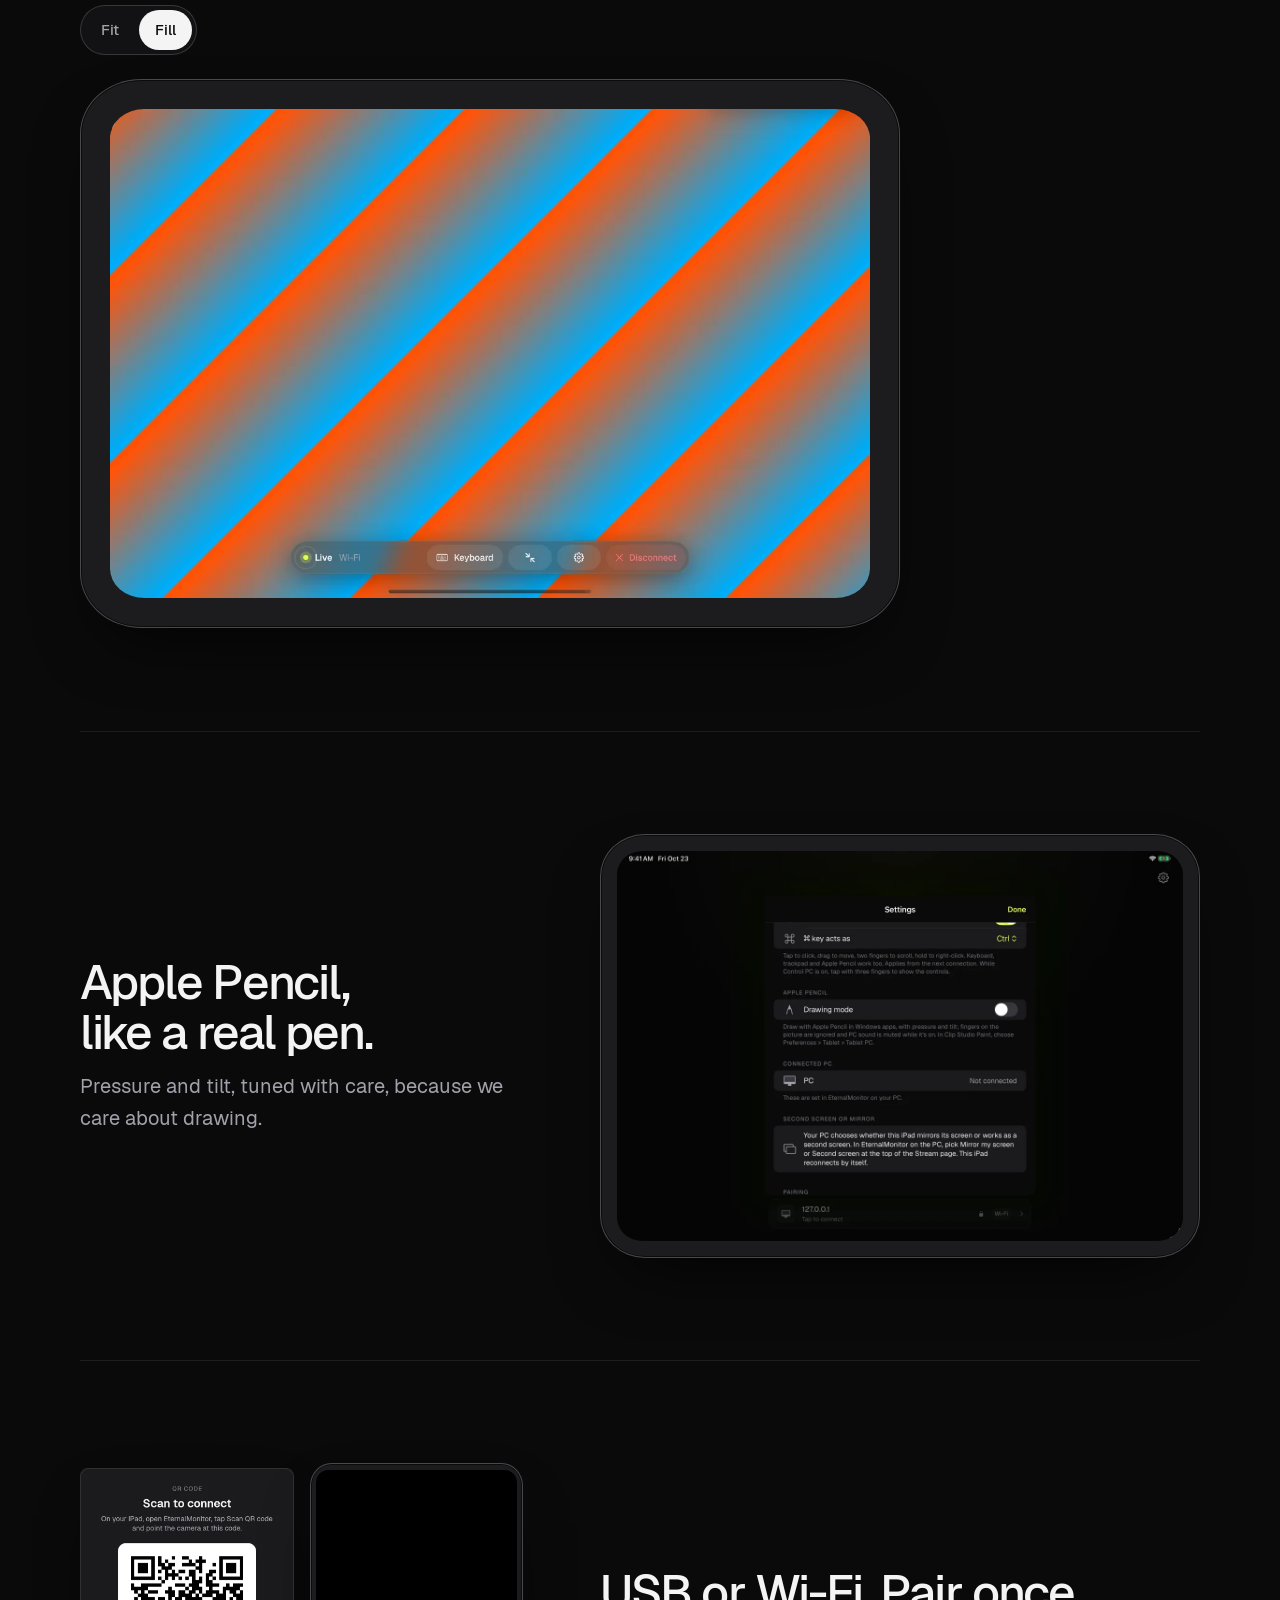
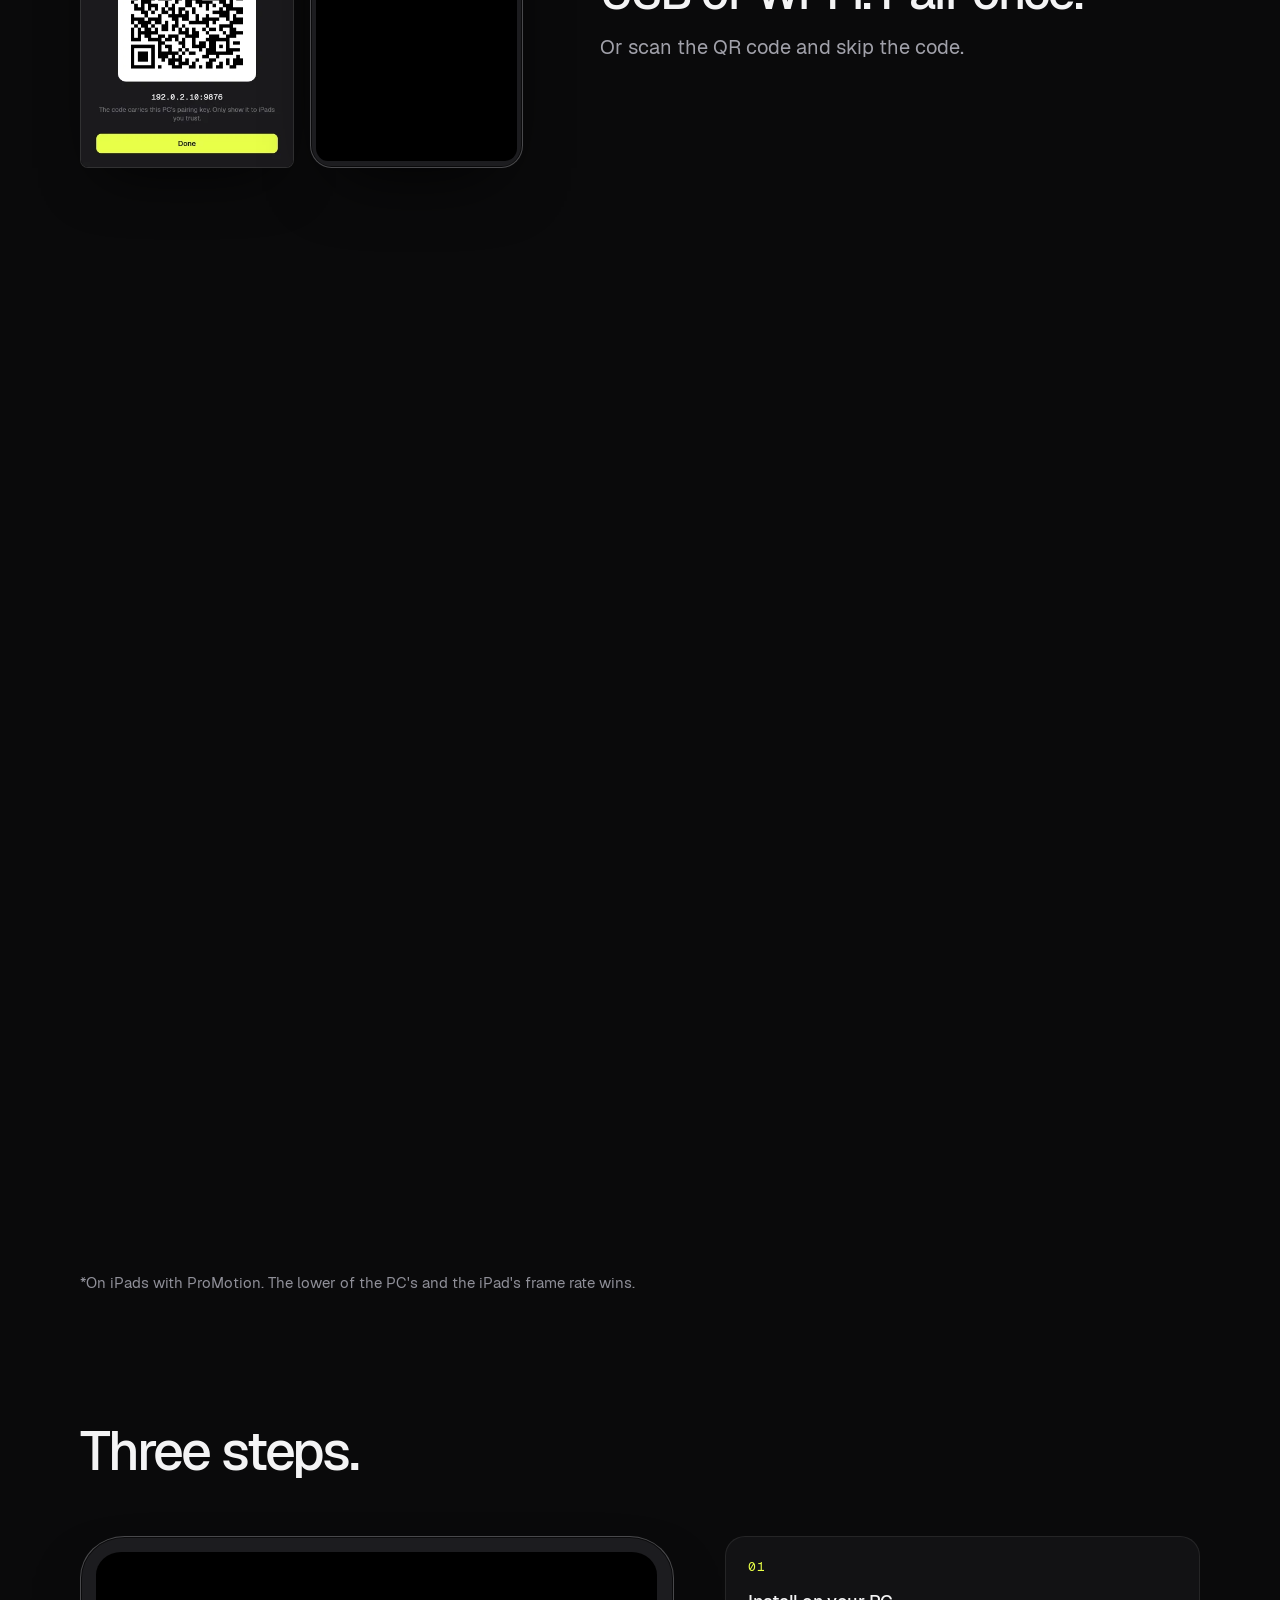
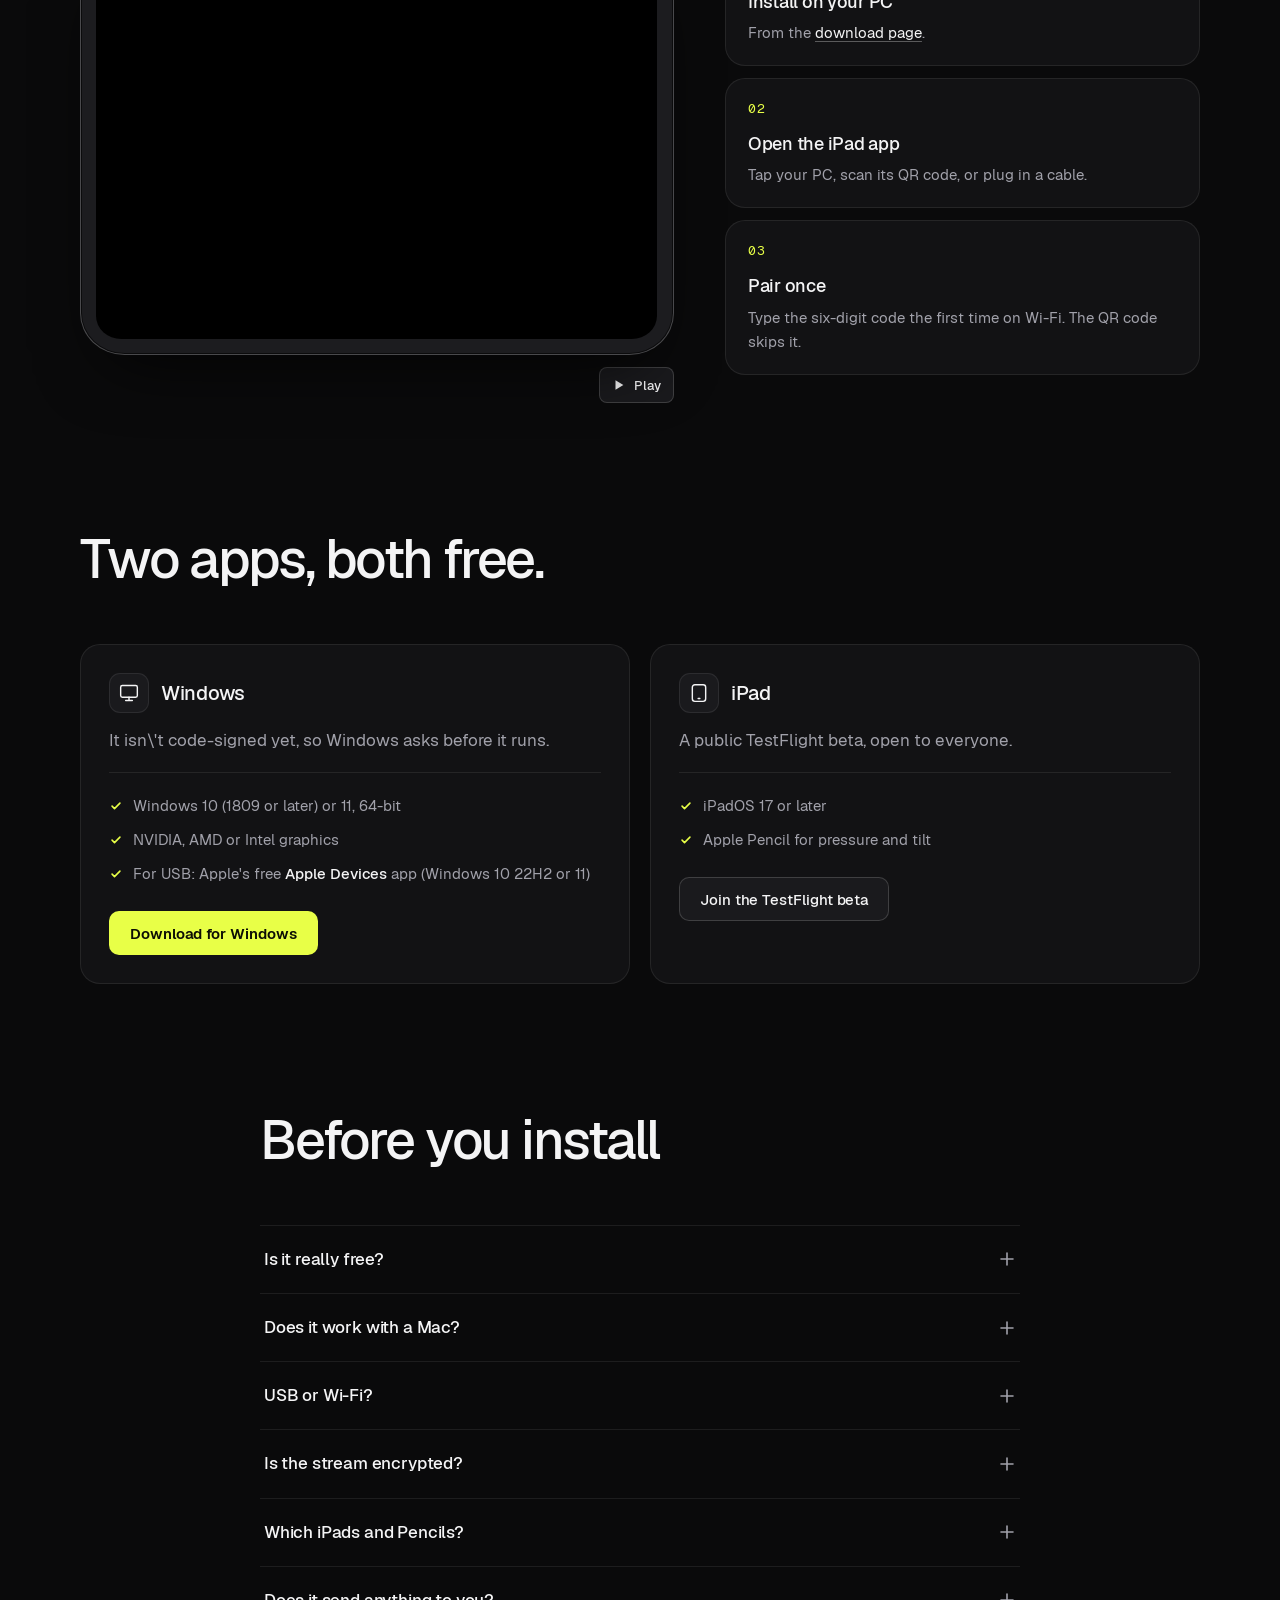
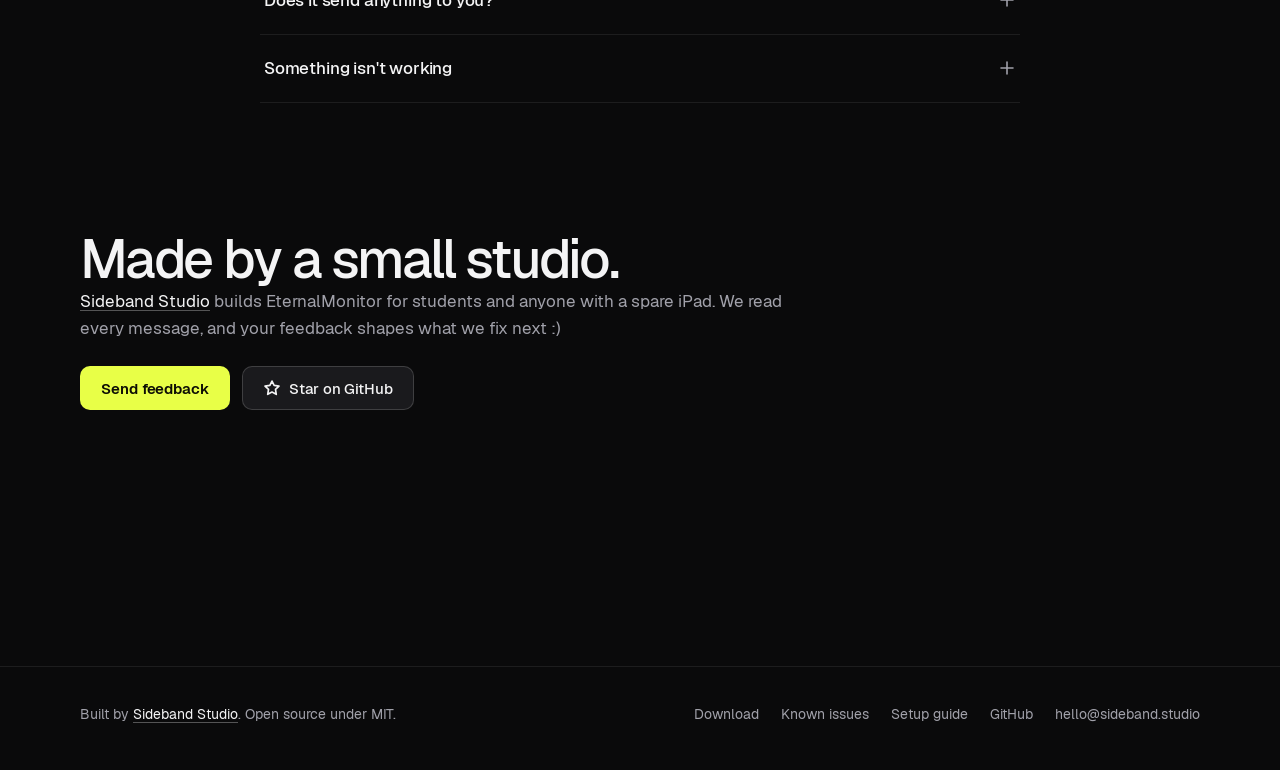
==== commit a5324384: "Cut the home page to what helps you decide Three one-line steps, install cards without the preamble," ====
--- a/docs/index.html
+++ b/docs/index.html
@@ -228,8 +228,7 @@
     <section class="section" id="how" aria-labelledby="how-title">
       <div class="container">
         <div class="section-head reveal">
-          <h2 id="how-title">Three steps, about ten minutes.</h2>
-          <p>One installer on the PC, one app on the iPad. The <a href="https://github.com/sidebandstudio/EternalMonitor/blob/main/SETUP.md" target="_blank" rel="noopener">setup guide</a> has every button name.</p>
+          <h2 id="how-title">Three steps.</h2>
         </div>
         <div class="how reveal">
           <figure class="clip">
@@ -255,15 +254,15 @@
           <ol class="steps">
             <li class="step">
               <h3>Install on your PC</h3>
-              <p>Run the installer from the <a href="download.html">download page</a>. It sets up the app and the driver that lets the iPad be a second screen.</p>
+              <p>From the <a href="download.html">download page</a>.</p>
             </li>
             <li class="step">
-              <h3>Connect the iPad</h3>
-              <p>Get the iPad app through TestFlight. Tap your PC when it appears, scan the QR code it shows, or type its address. With a USB cable it connects by itself.</p>
+              <h3>Open the iPad app</h3>
+              <p>Tap your PC, scan its QR code, or plug in a cable.</p>
             </li>
             <li class="step">
               <h3>Pair once</h3>
-              <p>The first time you connect over Wi-Fi, type the six-digit code the PC shows. Scanning the QR code skips this. Then your PC's screen appears on the iPad, and <strong>Second screen</strong> on the PC makes it an extra display.</p>
+              <p>Type the six-digit code the first time on Wi-Fi. The QR code skips it.</p>
             </li>
           </ol>
         </div>
@@ -274,7 +273,6 @@
       <div class="container">
         <div class="section-head reveal">
           <h2 id="get-title">Two apps, both free.</h2>
-          <p>Install both from the same version. The Windows installer comes from GitHub Releases, the iPad app from a public TestFlight beta.</p>
         </div>
         <div class="get reveal">
           <article class="card">
@@ -282,11 +280,11 @@
               <span class="icon"><svg viewBox="0 0 24 24" fill="none" stroke="currentColor" stroke-width="1.7" stroke-linecap="round" stroke-linejoin="round" aria-hidden="true"><rect x="2" y="3" width="20" height="14" rx="2"/><path d="M8 21h8M12 17v4"/></svg></span>
               <h3>Windows</h3>
             </div>
-            <p>One installer with the app and the virtual display driver. Windows warns before it runs because it is not code-signed yet; the download page shows the checksum to compare.</p>
+            <p>It isn\'t code-signed yet, so Windows asks before it runs.</p>
             <ul class="specs">
-              <li>Windows 10 version 1809 or later, or Windows 11, 64-bit</li>
+              <li>Windows 10 (1809 or later) or 11, 64-bit</li>
               <li>NVIDIA, AMD or Intel graphics</li>
-              <li>For USB: Apple's free <strong>Apple Devices</strong> app, which needs Windows 10 version 22H2 (build 19045) or Windows 11</li>
+              <li>For USB: Apple's free <strong>Apple Devices</strong> app (Windows 10 22H2 or 11)</li>
             </ul>
             <a href="download.html" class="btn btn-primary">Download for Windows</a>
           </article>
@@ -295,10 +293,10 @@
               <span class="icon"><svg viewBox="0 0 24 24" fill="none" stroke="currentColor" stroke-width="1.7" stroke-linecap="round" stroke-linejoin="round" aria-hidden="true"><rect x="4" y="2" width="16" height="20" rx="3"/><path d="M11 18.5h2"/></svg></span>
               <h3>iPad</h3>
             </div>
-            <p>Install TestFlight from the App Store, then open the public invite on your iPad. The beta is open to everyone.</p>
+            <p>A public TestFlight beta, open to everyone.</p>
             <ul class="specs">
               <li>iPadOS 17 or later</li>
-              <li>Apple Pencil for pressure and tilt. The USB-C Pencil has no pressure sensor.</li>
+              <li>Apple Pencil for pressure and tilt</li>
             </ul>
             <a href="download.html#ipad" class="btn btn-secondary">Join the TestFlight beta</a>
           </article>
@@ -314,31 +312,31 @@
         <div class="faq reveal">
           <details>
             <summary>Is it really free?</summary>
-            <div><p>Yes. EternalMonitor is free, open source under the MIT license, and needs no account. If it helps you, a star on GitHub helps us.</p></div>
+            <div><p>Yes. Free, open source under MIT, with no account.</p></div>
           </details>
           <details>
             <summary>Does it work with a Mac?</summary>
-            <div><p>No. The PC app runs on Windows. On a Mac, Apple's <a href="https://support.apple.com/en-us/102386" target="_blank" rel="noopener">Sidecar</a> already turns an iPad into a second display.</p></div>
+            <div><p>No, the PC app is for Windows. Macs have Apple\'s <a href="https://support.apple.com/en-us/102386" target="_blank" rel="noopener">Sidecar</a>.</p></div>
           </details>
           <details>
             <summary>USB or Wi-Fi?</summary>
-            <div><p>Wi-Fi is the quickest way to start. A cable gives a steadier picture and charges the iPad, and plugging one in takes over a Wi-Fi session on its own. USB needs Apple's free Apple Devices app from the Microsoft Store open on the PC while you stream, and Apple Devices needs Windows 10 version 22H2 (build 19045) or Windows 11. On older Windows 10, use Wi-Fi.</p></div>
+            <div><p>Wi-Fi to start. A cable gives a steadier picture and charges the iPad; it needs Apple's free Apple Devices app open on the PC (Windows 10 22H2 or 11).</p></div>
           </details>
           <details>
             <summary>Is the stream encrypted?</summary>
-            <div><p>Not yet. Pairing stops other devices from connecting, but the picture, sound and input travel over the network as they are. Use it at home or on another network you trust, not on public Wi-Fi. Over a cable the stream stays on the cable.</p></div>
+            <div><p>Not yet. Pairing keeps other devices out, so use a network you trust. Over a cable, the stream stays on the cable.</p></div>
           </details>
           <details>
             <summary>Which iPads and Pencils?</summary>
-            <div><p>An iPad with iPadOS 17 or later. Apple Pencil works as a pen in Windows drawing apps, with pressure and tilt. Apple Pencil (USB-C) has no pressure sensor, so its strokes keep one width.</p></div>
+            <div><p>An iPad with iPadOS 17 or later. Apple Pencil (USB-C) has no pressure sensor, so its strokes keep one width.</p></div>
           </details>
           <details>
             <summary>Does it send anything to you?</summary>
-            <div><p>Both apps share diagnostics with support while they run: device details, errors and stream statistics, including PC names and network addresses. Screen content, audio and pairing codes are never included. You can turn it off in Settings. <a href="https://github.com/sidebandstudio/EternalMonitor/blob/main/SETUP.md#automatic-diagnostics" target="_blank" rel="noopener">What is sent, exactly.</a></p></div>
+            <div><p>Yes, diagnostics while the apps run: device details, errors and stream stats, including PC names and network addresses. Never your screen, audio or pairing codes. Turn it off in Settings. <a href="https://github.com/sidebandstudio/EternalMonitor/blob/main/SETUP.md#automatic-diagnostics" target="_blank" rel="noopener">Details</a>.</p></div>
           </details>
           <details>
             <summary>Something isn't working</summary>
-            <div><p>Look up the message you see in the <a href="https://github.com/sidebandstudio/EternalMonitor/blob/main/SETUP.md#if-something-goes-wrong" target="_blank" rel="noopener">setup guide's troubleshooting tables</a>; each one says what it means and what to do. Problems we already know about, each with a workaround, are on the <a href="known-issues.html">known issues</a> page. Anything else, <a href="download.html#feedback">tell us</a>.</p></div>
+            <div><p>See <a href="known-issues.html">known issues</a> and the <a href="https://github.com/sidebandstudio/EternalMonitor/blob/main/SETUP.md#if-something-goes-wrong" target="_blank" rel="noopener">setup guide</a>, or <a href="download.html#feedback">tell us</a>.</p></div>
           </details>
         </div>
       </div>
@@ -347,8 +345,8 @@
     <section class="section" id="studio" aria-labelledby="studio-title">
       <div class="container">
         <div class="studio reveal">
-          <h2 id="studio-title">Built by a small studio, for the iPad in your drawer.</h2>
-          <p><a href="https://sideband.studio" target="_blank" rel="noopener">Sideband Studio</a> makes EternalMonitor for students and anyone who wants to put a spare iPad to work: notes and sketches with the Pencil, a second screen for the library, a monitor that fits in a backpack. We read every message, and your feedback shapes what we fix next :)</p>
+          <h2 id="studio-title">Made by a small studio.</h2>
+          <p><a href="https://sideband.studio" target="_blank" rel="noopener">Sideband Studio</a> builds EternalMonitor for students and anyone with a spare iPad. We read every message, and your feedback shapes what we fix next :)</p>
           <div class="studio-actions">
             <a href="download.html#feedback" class="btn btn-primary">Send feedback</a>
             <a href="https://github.com/sidebandstudio/EternalMonitor" class="btn btn-secondary" target="_blank" rel="noopener">
--- a/docs/style.css
+++ b/docs/style.css
@@ -571,25 +571,7 @@
 .tablet.portrait .screen { border-radius: 6% / 4.5%; }
 .tablet .screen img { width: 100%; }
 
-/* --- Feature rows ---------------------------------------------------------- */
-
-.feature {
-  display: grid;
-  grid-template-columns: minmax(0, 1fr) minmax(0, 1fr);
-  gap: clamp(32px, 6vw, 80px);
-  align-items: center;
-  padding: clamp(40px, 6vw, 72px) 0;
-  border-top: 1px solid var(--border);
-}
-.feature:first-of-type { border-top: 0; padding-top: 0; }
-.feature:last-of-type { padding-bottom: 0; }
-.feature.flip .feature-text { order: 2; }
-.feature-text { max-width: 440px; }
-.feature-text h3 { font-size: clamp(1.5rem, 1.1rem + 1.4vw, 2rem); letter-spacing: -0.03em; }
-.feature-text p { margin-top: 14px; color: var(--muted); }
-.feature-text .caption { margin-top: 18px; }
-.feature-media { position: relative; }
-.feature-media .caption { margin-top: 12px; text-align: center; }
+/* --- Pair: Windows QR dialog beside the iPad pairing sheet -------------------- */
 
 .pair {
   display: grid;
@@ -605,11 +587,6 @@
   box-shadow: 0 24px 60px -24px rgba(0, 0, 0, 0.85);
 }
 
-@media (max-width: 860px) {
-  .feature { grid-template-columns: 1fr; gap: 28px; }
-  .feature.flip .feature-text { order: 0; }
-  .feature-text { max-width: none; }
-}
 
 /* --- Facts ------------------------------------------------------------------- */
 
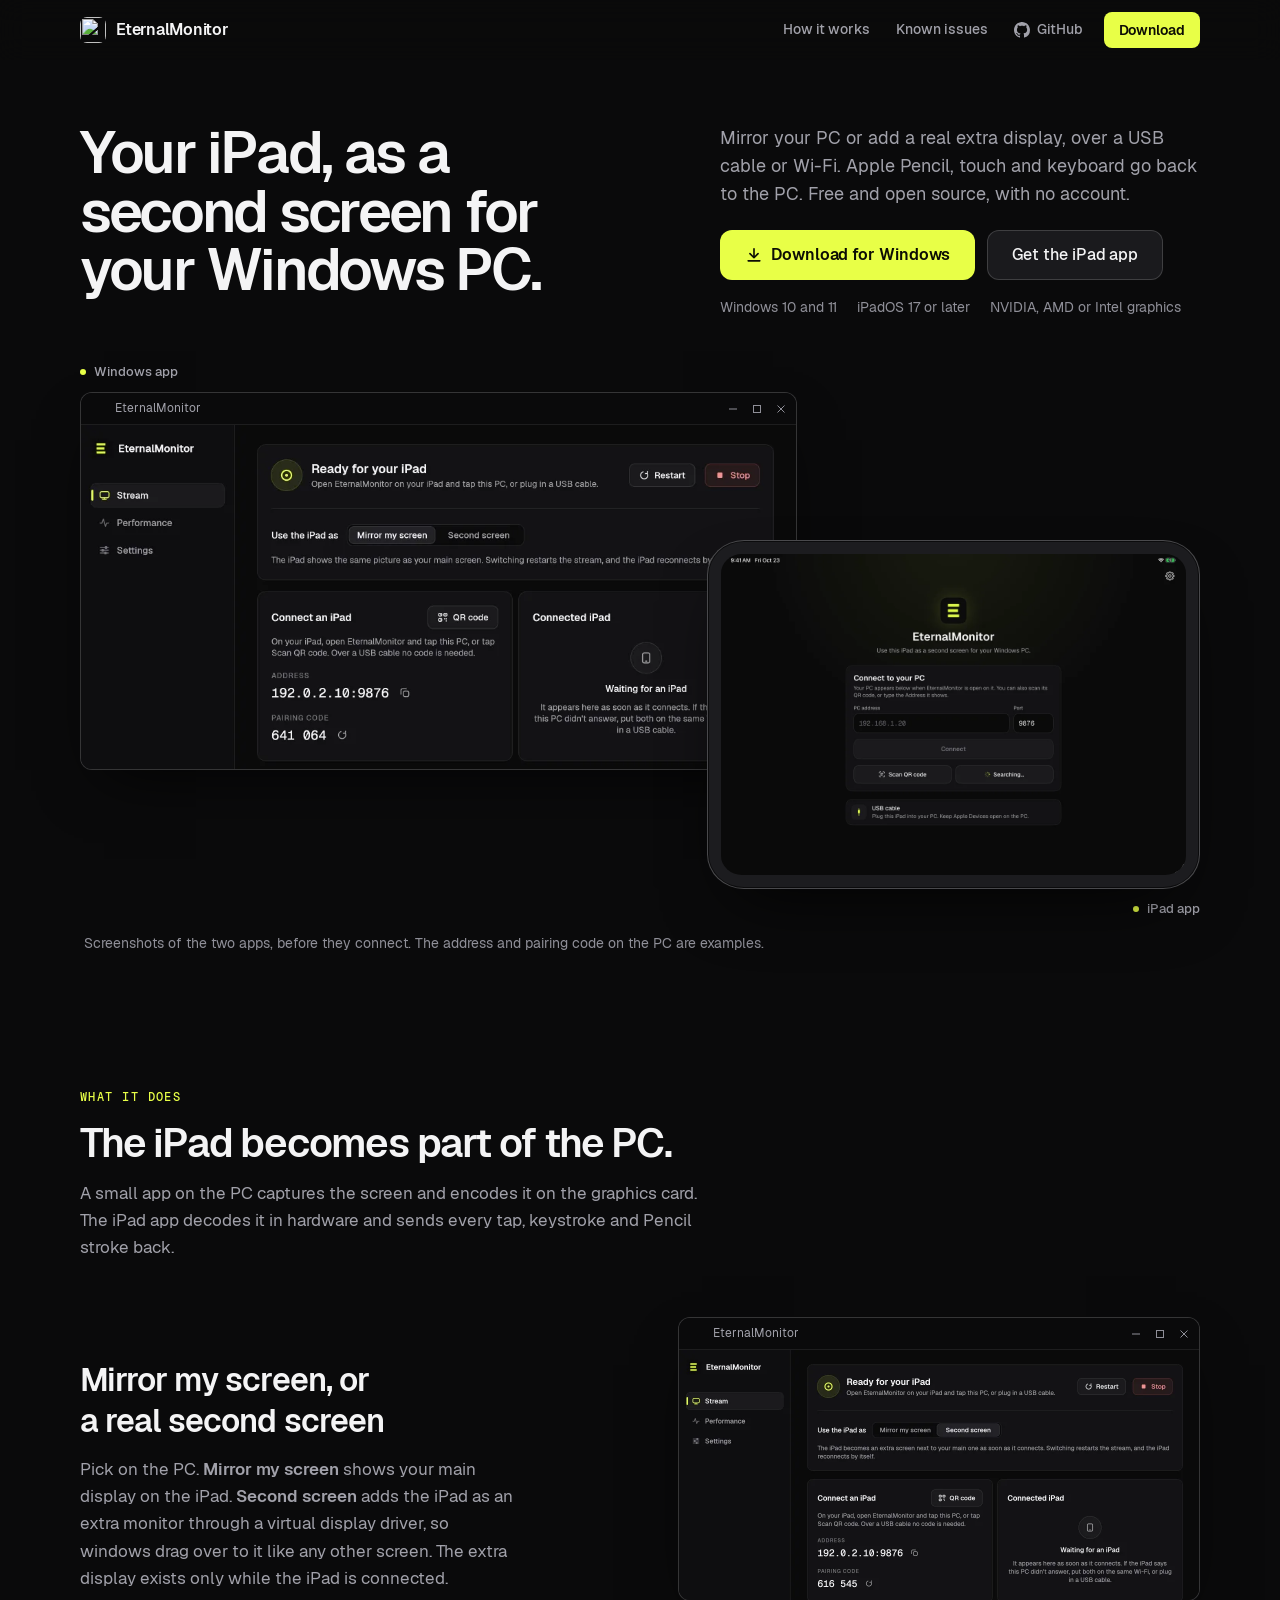
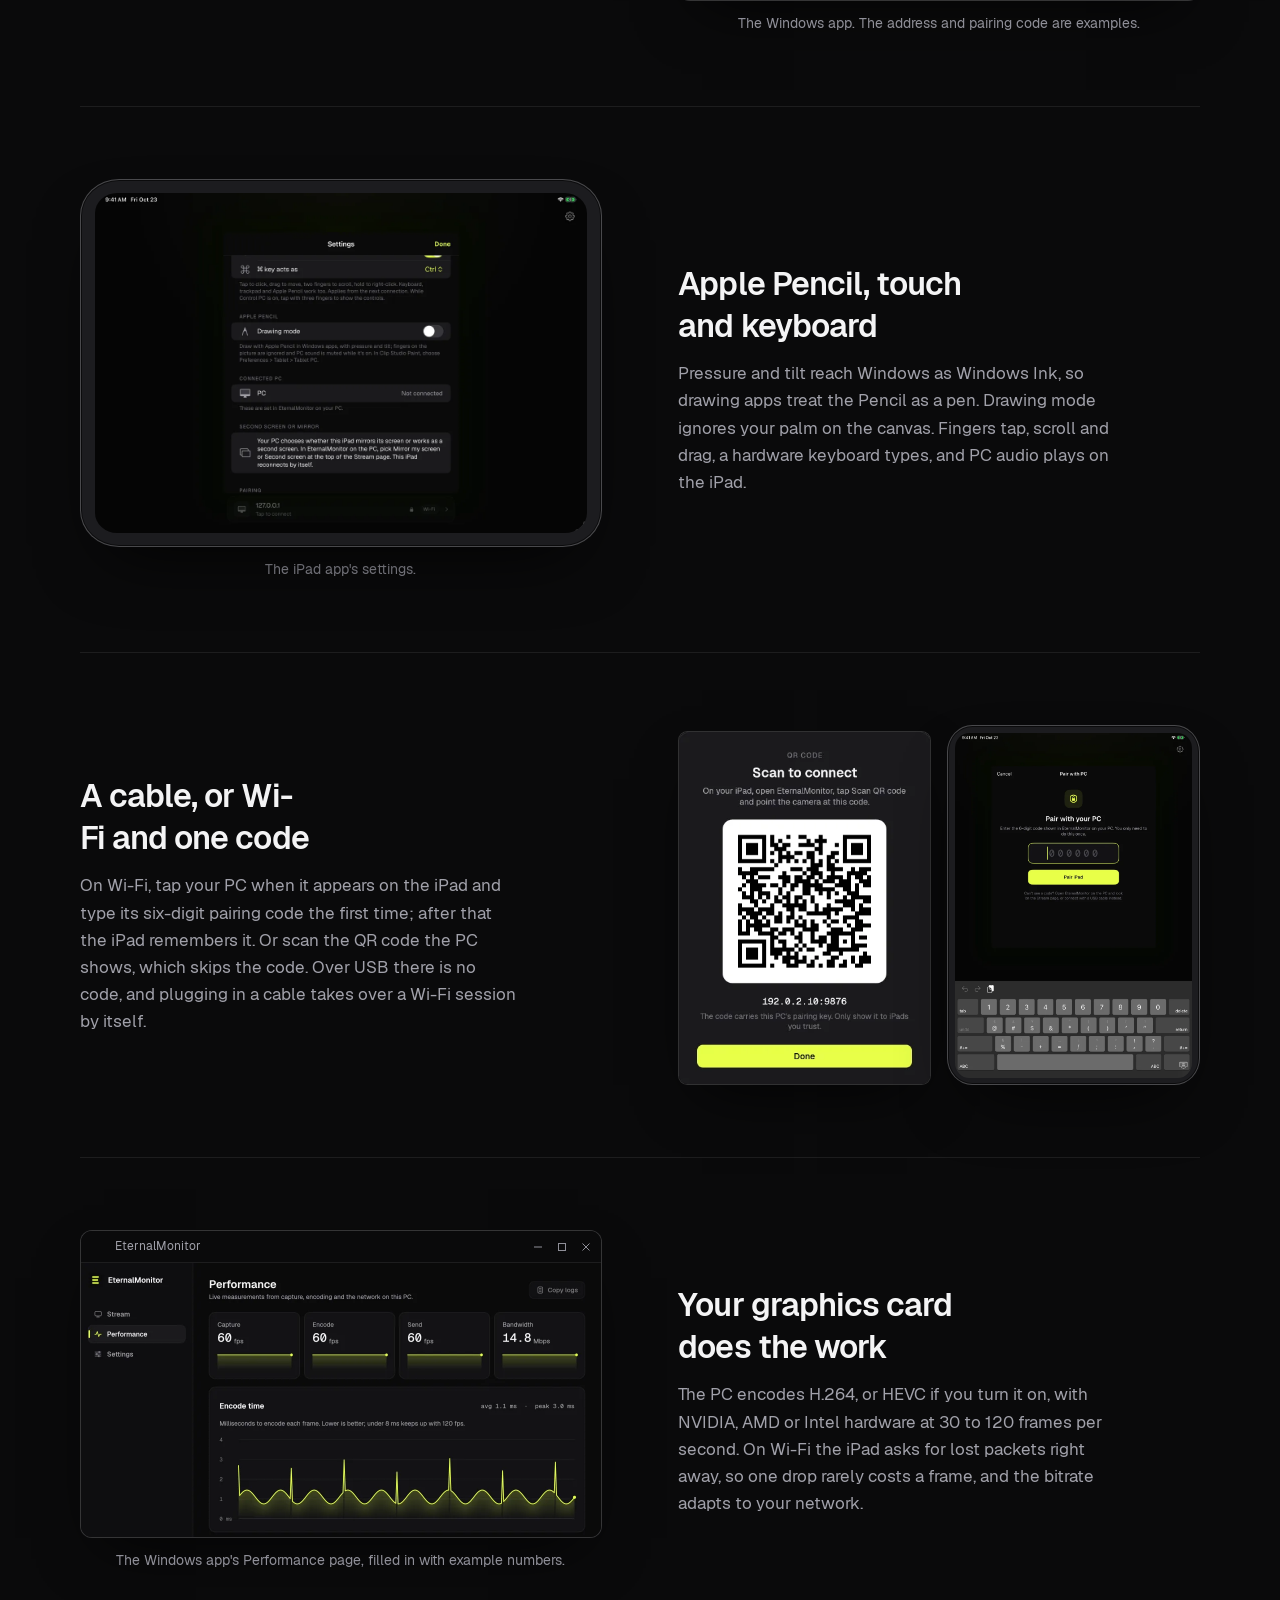
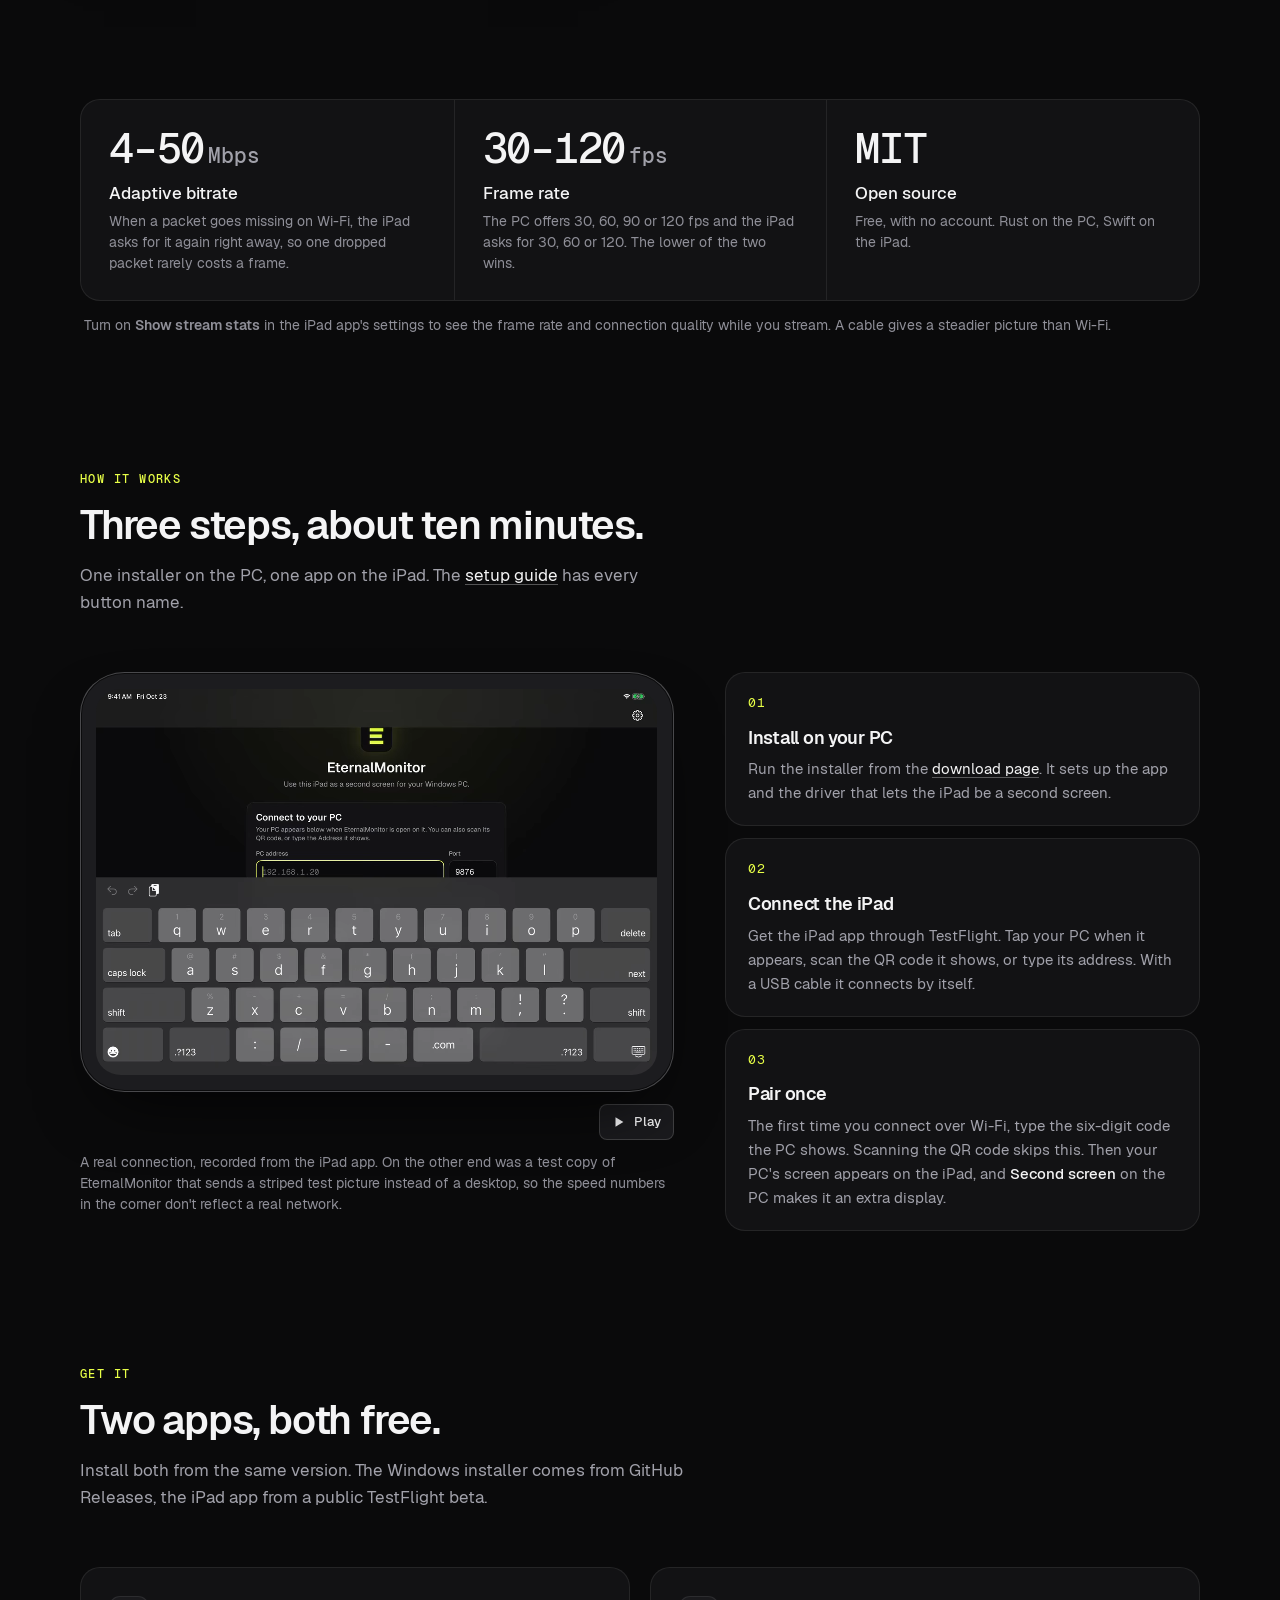
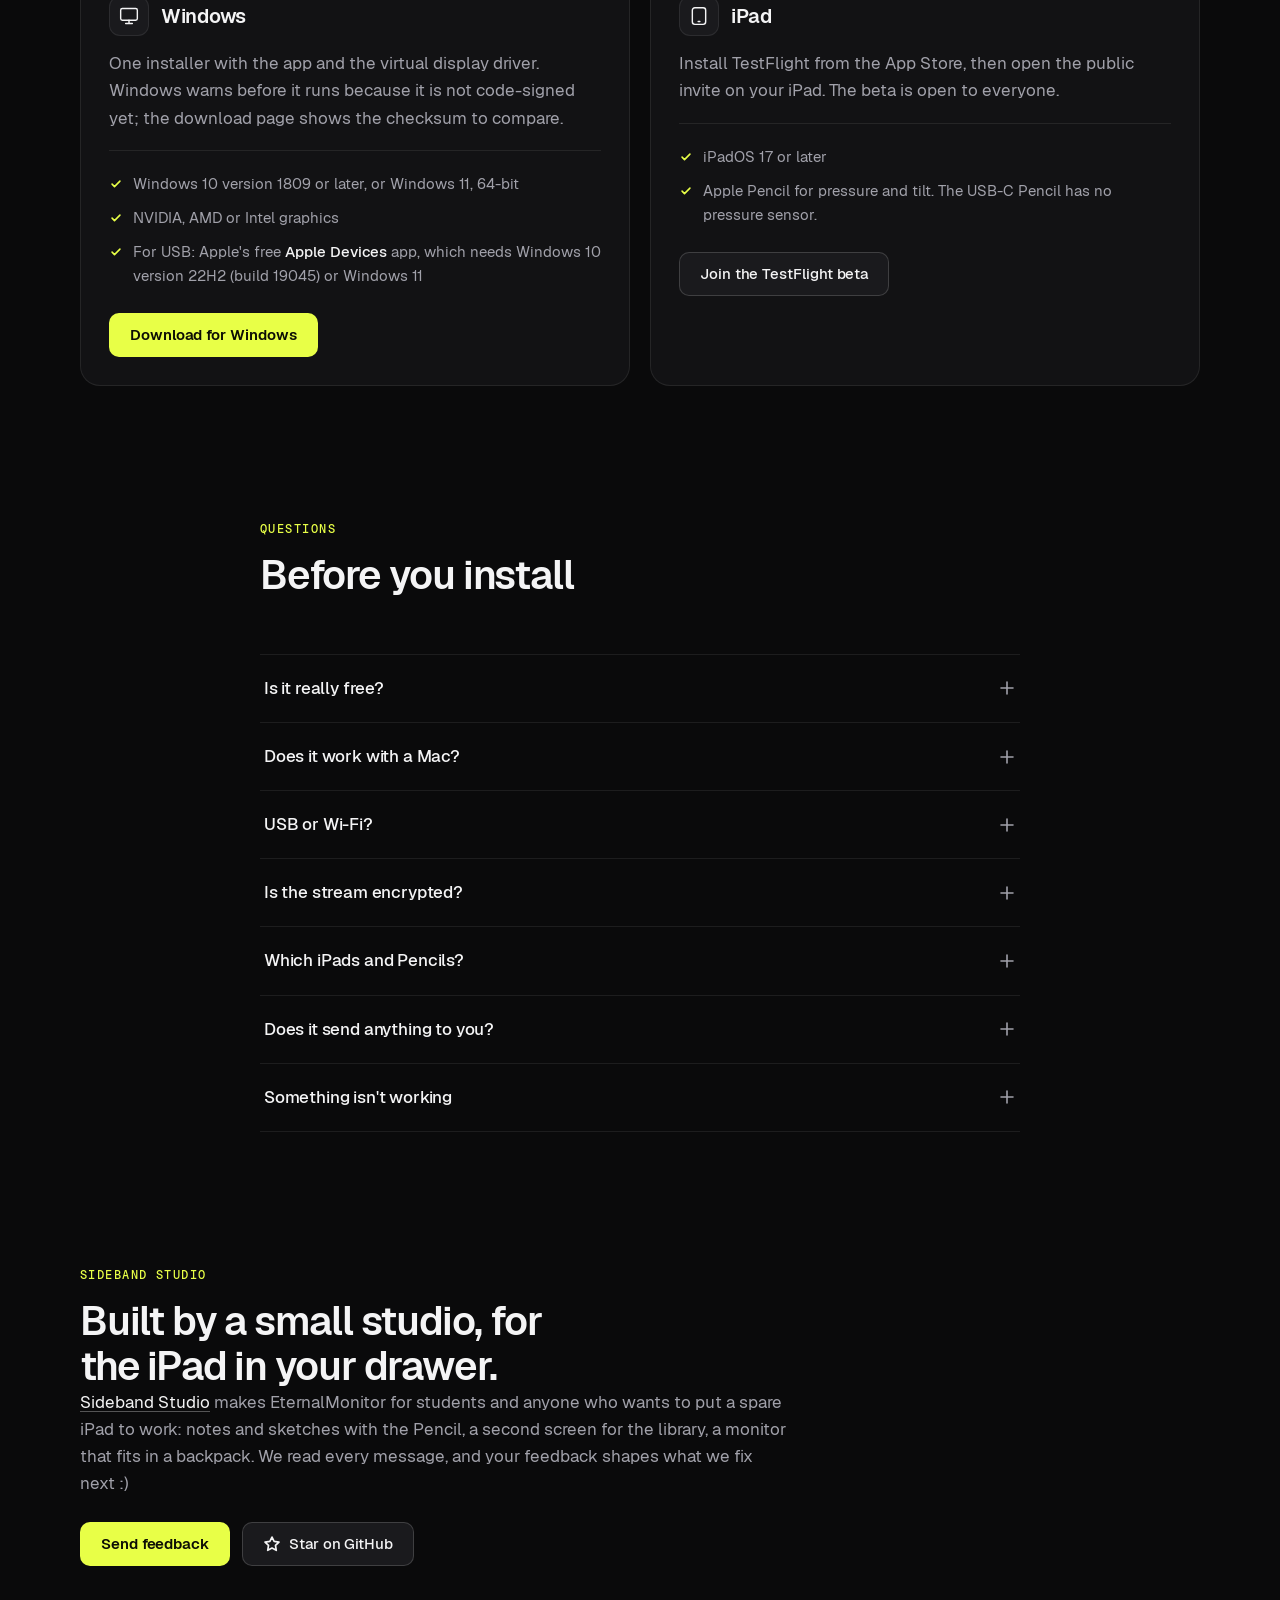
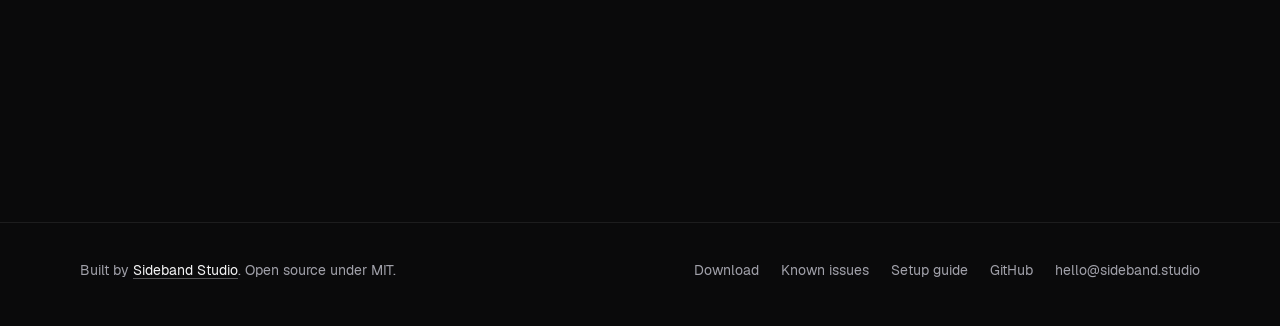
==== commit f29d3637: "Merge pull request #71 from sidebandstudio/release/0.3.2-candidate EternalMonitor 0.3.2 release cand" ====
--- a/docs/index.html
+++ b/docs/index.html
@@ -67,8 +67,8 @@
     <section class="hero" aria-labelledby="hero-title">
       <div class="container">
         <div class="hero-text">
-          <h1 id="hero-title">Your Windows PC, on your iPad.</h1>
-          <p class="lead">Mirror it, extend it, draw on it with Apple Pencil.</p>
+          <h1 id="hero-title">Your iPad, as a second screen for your Windows PC.</h1>
+          <p class="lead">Mirror your PC or add a real extra display, over a USB cable or Wi-Fi. Apple Pencil, touch and keyboard go back to the PC. Free and open source, with no account.</p>
           <div class="hero-actions">
             <a href="download.html" class="btn btn-primary btn-lg">
               <svg viewBox="0 0 20 20" fill="none" stroke="currentColor" stroke-width="1.8" stroke-linecap="round" stroke-linejoin="round" aria-hidden="true"><path d="M10 3v10M5.5 8.5 10 13l4.5-4.5M3.5 16.5h13"/></svg>
@@ -77,108 +77,84 @@
             <a href="download.html#ipad" class="btn btn-secondary btn-lg">Get the iPad app</a>
           </div>
           <p class="hero-meta">
-            <span>Free and open source</span>
             <span>Windows 10 and 11</span>
             <span>iPadOS 17 or later</span>
+            <span>NVIDIA, AMD or Intel graphics</span>
           </p>
         </div>
 
-        <figure class="stage" aria-label="The Windows app on a PC, linked over USB or Wi-Fi to the iPad app showing the PC's picture">
-          <div class="stage-pc">
+        <figure class="shots" aria-labelledby="shots-caption">
+          <div class="shots-stage">
+            <div class="shot shot-pc">
+              <p class="shot-label">Windows app</p>
+              <div class="pc-window">
+                <div class="pc-titlebar" aria-hidden="true">
+                  <span class="t"><img src="assets/icon.png" alt="" width="14" height="14">EternalMonitor</span>
+                  <span class="wc"><svg viewBox="0 0 10 10" stroke="currentColor" stroke-width="1"><path d="M1 5h8"/></svg><svg viewBox="0 0 10 10" fill="none" stroke="currentColor" stroke-width="1"><rect x="1.5" y="1.5" width="7" height="7"/></svg><svg viewBox="0 0 10 10" stroke="currentColor" stroke-width="1"><path d="M1.5 1.5l7 7M8.5 1.5l-7 7"/></svg></span>
+                </div>
+                <img src="assets/host-ready.webp" srcset="assets/host-ready.webp 1040w, assets/host-ready@2x.webp 2080w" sizes="(max-width: 720px) 88vw, 720px" width="2080" height="1000" fetchpriority="high" decoding="async" alt="The Windows app's Stream page saying Ready for your iPad, with Mirror my screen selected, the PC's address, a six-digit pairing code, a QR code button, and Waiting for an iPad.">
+              </div>
+            </div>
+            <div class="shot shot-ipad">
+              <div class="tablet">
+                <div class="screen">
+                  <img src="assets/ipad-connect.webp" srcset="assets/ipad-connect.webp 1210w, assets/ipad-connect@2x.webp 2420w" sizes="(max-width: 720px) 62vw, 500px" width="2420" height="1668" decoding="async" alt="The iPad app's Connect to your PC screen: fields for the PC's address and port, Connect, Scan QR code and Find PCs buttons, Find PCs searching, and a USB cable row saying to plug the iPad into the PC and keep Apple Devices open.">
+                </div>
+              </div>
+              <p class="shot-label">iPad app</p>
+            </div>
+          </div>
+          <figcaption id="shots-caption" class="caption shots-caption">Screenshots of the two apps, before they connect. The address and pairing code on the PC are examples.</figcaption>
+        </figure>
+      </div>
+    </section>
+
+    <section class="section" id="features" aria-labelledby="features-title">
+      <div class="container">
+        <div class="section-head reveal">
+          <span class="kicker">What it does</span>
+          <h2 id="features-title">The iPad becomes part of the PC.</h2>
+          <p>A small app on the PC captures the screen and encodes it on the graphics card. The iPad app decodes it in hardware and sends every tap, keystroke and Pencil stroke back.</p>
+        </div>
+
+        <article class="feature reveal">
+          <div class="feature-text">
+            <h3>Mirror my screen, or a real second screen</h3>
+            <p>Pick on the PC. <strong>Mirror my screen</strong> shows your main display on the iPad. <strong>Second screen</strong> adds the iPad as an extra monitor through a virtual display driver, so windows drag over to it like any other screen. The extra display exists only while the iPad is connected.</p>
+          </div>
+          <div class="feature-media">
             <div class="pc-window">
               <div class="pc-titlebar" aria-hidden="true">
                 <span class="t"><img src="assets/icon.png" alt="" width="14" height="14">EternalMonitor</span>
                 <span class="wc"><svg viewBox="0 0 10 10" stroke="currentColor" stroke-width="1"><path d="M1 5h8"/></svg><svg viewBox="0 0 10 10" fill="none" stroke="currentColor" stroke-width="1"><rect x="1.5" y="1.5" width="7" height="7"/></svg><svg viewBox="0 0 10 10" stroke="currentColor" stroke-width="1"><path d="M1.5 1.5l7 7M8.5 1.5l-7 7"/></svg></span>
               </div>
-              <img src="assets/hero-pc.webp" srcset="assets/hero-pc.webp 1040w, assets/hero-pc@2x.webp 2080w" sizes="(max-width: 720px) 92vw, 600px" width="2080" height="992" fetchpriority="high" decoding="async" alt="The Windows app's Stream page: Ready for your iPad, with Mirror my screen and Second screen, the PC's address and pairing code, and Send feedback in the sidebar.">
-            </div>
-          </div>
-          <div class="stage-link" aria-hidden="true">
-            <span class="stage-line"></span>
-            <span class="stage-chip">USB or Wi-Fi</span>
-          </div>
-          <div class="stage-ipad">
+              <img src="assets/host-second-screen.webp" srcset="assets/host-second-screen.webp 1040w, assets/host-second-screen@2x.webp 2080w" sizes="(max-width: 860px) 100vw, 540px" width="2080" height="1000" loading="lazy" decoding="async" alt="The Windows app's Stream page with Second screen selected under Use the iPad as. It says the iPad becomes an extra screen next to your main one as soon as it connects, and shows the PC's address and a six-digit pairing code.">
+            </div>
+            <p class="caption">The Windows app. The address and pairing code are examples.</p>
+          </div>
+        </article>
+
+        <article class="feature flip reveal">
+          <div class="feature-text">
+            <h3>Apple Pencil, touch and keyboard</h3>
+            <p>Pressure and tilt reach Windows as Windows Ink, so drawing apps treat the Pencil as a pen. Drawing mode ignores your palm on the canvas. Fingers tap, scroll and drag, a hardware keyboard types, and PC audio plays on the iPad.</p>
+          </div>
+          <div class="feature-media">
             <div class="tablet">
               <div class="screen">
-                <img src="assets/ipad-live.webp" srcset="assets/ipad-live.webp 1180w, assets/ipad-live@2x.webp 2360w" sizes="(max-width: 720px) 70vw, 460px" width="2360" height="1520" decoding="async" alt="The iPad app showing the PC's picture full screen, with the Live, Keyboard, Fit, settings and Disconnect controls at the bottom.">
-              </div>
-            </div>
-          </div>
-        </figure>
-      </div>
-    </section>
-
-    <section class="section" id="features" aria-labelledby="features-title">
-      <div class="container">
-        <h2 id="features-title" class="visually-hidden">Features</h2>
-
-        <article class="show reveal" aria-labelledby="f-screen">
-          <div class="show-head">
-            <h3 id="f-screen">Mirror my screen, or a real second screen.</h3>
-          </div>
-          <div class="switch-demo">
-            <input type="radio" name="mode" id="mode-mirror" class="sw-input">
-            <input type="radio" name="mode" id="mode-second" class="sw-input" checked>
-            <div class="sw" role="group" aria-label="Use the iPad as">
-              <label for="mode-mirror">Mirror my screen</label>
-              <label for="mode-second">Second screen</label>
-            </div>
-            <div class="modes">
-              <div class="pc-window modes-pc">
-                <div class="pc-titlebar" aria-hidden="true">
-                  <span class="t"><img src="assets/icon.png" alt="" width="14" height="14">EternalMonitor</span>
-                  <span class="wc"><svg viewBox="0 0 10 10" stroke="currentColor" stroke-width="1"><path d="M1 5h8"/></svg><svg viewBox="0 0 10 10" fill="none" stroke="currentColor" stroke-width="1"><rect x="1.5" y="1.5" width="7" height="7"/></svg><svg viewBox="0 0 10 10" stroke="currentColor" stroke-width="1"><path d="M1.5 1.5l7 7M8.5 1.5l-7 7"/></svg></span>
-                </div>
-                <div class="swap">
-                  <img class="swap-a" src="assets/mode-mirror.webp" srcset="assets/mode-mirror.webp 1040w, assets/mode-mirror@2x.webp 2080w" sizes="(max-width: 860px) 92vw, 640px" width="2080" height="500" loading="lazy" decoding="async" alt="The Windows app with Use the iPad as set to Mirror my screen: the iPad shows the same picture as your main screen.">
-                  <img class="swap-b" src="assets/mode-second.webp" srcset="assets/mode-second.webp 1040w, assets/mode-second@2x.webp 2080w" sizes="(max-width: 860px) 92vw, 640px" width="2080" height="500" loading="lazy" decoding="async" alt="The Windows app with Use the iPad as set to Second screen: the iPad becomes an extra screen next to your main one.">
-                </div>
-              </div>
-              <div class="displays" aria-hidden="true">
-                <div class="d-monitor"><span class="d-stand"></span></div>
-                <div class="d-ipad"></div>
-              </div>
-            </div>
+                <img src="assets/ipad-settings.webp" srcset="assets/ipad-settings.webp 1210w, assets/ipad-settings@2x.webp 2420w" sizes="(max-width: 860px) 100vw, 540px" width="2420" height="1668" loading="lazy" decoding="async" alt="The iPad app's settings: how touch controls the PC (tap to click, drag to move, two fingers to scroll, hold to right-click), what the Command key acts as, and the Apple Pencil Drawing mode switch with its explanation.">
+              </div>
+            </div>
+            <p class="caption">The iPad app's settings.</p>
           </div>
         </article>
 
-        <article class="show reveal" aria-labelledby="f-fill">
-          <div class="show-head">
-            <h3 id="f-fill">Fit the picture, or fill the iPad.</h3>
-          </div>
-          <div class="switch-demo">
-            <input type="radio" name="picture" id="pic-fit" class="sw-input">
-            <input type="radio" name="picture" id="pic-fill" class="sw-input" checked>
-            <div class="sw" role="group" aria-label="Picture">
-              <label for="pic-fit">Fit</label>
-              <label for="pic-fill">Fill</label>
-            </div>
-            <div class="tablet fill-tablet">
-              <div class="screen swap">
-                <img class="swap-a" src="assets/ipad-fit.webp" srcset="assets/ipad-fit.webp 1180w, assets/ipad-fit@2x.webp 2360w" sizes="(max-width: 860px) 92vw, 760px" width="2360" height="1520" loading="lazy" decoding="async" alt="The iPad app with Picture set to Fit: the whole PC picture, with black bars where the shapes differ.">
-                <img class="swap-b" src="assets/ipad-fill.webp" srcset="assets/ipad-fill.webp 1180w, assets/ipad-fill@2x.webp 2360w" sizes="(max-width: 860px) 92vw, 760px" width="2360" height="1520" loading="lazy" decoding="async" alt="The iPad app with Picture set to Fill: the PC picture covers the whole iPad screen.">
-              </div>
-            </div>
-          </div>
-        </article>
-
-        <article class="show show-split reveal" aria-labelledby="f-pencil">
-          <div class="show-head">
-            <h3 id="f-pencil">Apple Pencil, like a real pen.</h3>
-            <p>Pressure and tilt, tuned with care, because we care about drawing.</p>
-          </div>
-          <div class="tablet">
-            <div class="screen">
-              <img src="assets/ipad-settings.webp" srcset="assets/ipad-settings.webp 1210w, assets/ipad-settings@2x.webp 2420w" sizes="(max-width: 860px) 100vw, 540px" width="2420" height="1668" loading="lazy" decoding="async" alt="The iPad app's settings: how touch controls the PC (tap to click, drag to move, two fingers to scroll, hold to right-click), what the Command key acts as, and the Apple Pencil Drawing mode switch with its explanation.">
-            </div>
-          </div>
-        </article>
-
-        <article class="show show-split flip reveal" aria-labelledby="f-link">
-          <div class="show-head">
-            <h3 id="f-link">USB or Wi-Fi. Pair once.</h3>
-            <p>Or scan the QR code and skip the code.</p>
-          </div>
+        <article class="feature reveal">
+          <div class="feature-text">
+            <h3>A cable, or Wi-Fi and one code</h3>
+            <p>On Wi-Fi, tap your PC when it appears on the iPad and type its six-digit pairing code the first time; after that the iPad remembers it. Or scan the QR code the PC shows, which skips the code. Over USB there is no code, and plugging in a cable takes over a Wi-Fi session by itself.</p>
+          </div>
+          <div class="feature-media">
             <div class="pair">
               <div class="dialog-shot">
                 <img src="assets/host-qr.webp" srcset="assets/host-qr.webp 374w, assets/host-qr@2x.webp 748w" sizes="(max-width: 860px) 50vw, 280px" width="748" height="1050" loading="lazy" decoding="async" alt="The Windows app's Scan to connect dialog, with a QR code and the PC's address under it.">
@@ -189,46 +165,57 @@
                 </div>
               </div>
             </div>
+          </div>
         </article>
 
-        <div class="tiles reveal">
-          <article class="tile">
-            <h3>Your graphics card does the work.</h3>
-            <p>NVIDIA, AMD or Intel, in H.264 or HEVC.</p>
+        <article class="feature flip reveal">
+          <div class="feature-text">
+            <h3>Your graphics card does the work</h3>
+            <p>The PC encodes H.264, or HEVC if you turn it on, with NVIDIA, AMD or Intel hardware at 30 to 120 frames per second. On Wi-Fi the iPad asks for lost packets right away, so one drop rarely costs a frame, and the bitrate adapts to your network.</p>
+          </div>
+          <div class="feature-media">
             <div class="pc-window">
               <div class="pc-titlebar" aria-hidden="true">
-                  <span class="t"><img src="assets/icon.png" alt="" width="14" height="14">EternalMonitor</span>
-                  <span class="wc"><svg viewBox="0 0 10 10" stroke="currentColor" stroke-width="1"><path d="M1 5h8"/></svg><svg viewBox="0 0 10 10" fill="none" stroke="currentColor" stroke-width="1"><rect x="1.5" y="1.5" width="7" height="7"/></svg><svg viewBox="0 0 10 10" stroke="currentColor" stroke-width="1"><path d="M1.5 1.5l7 7M8.5 1.5l-7 7"/></svg></span>
-                </div>
+                <span class="t"><img src="assets/icon.png" alt="" width="14" height="14">EternalMonitor</span>
+                <span class="wc"><svg viewBox="0 0 10 10" stroke="currentColor" stroke-width="1"><path d="M1 5h8"/></svg><svg viewBox="0 0 10 10" fill="none" stroke="currentColor" stroke-width="1"><rect x="1.5" y="1.5" width="7" height="7"/></svg><svg viewBox="0 0 10 10" stroke="currentColor" stroke-width="1"><path d="M1.5 1.5l7 7M8.5 1.5l-7 7"/></svg></span>
+              </div>
               <img src="assets/host-performance.webp" srcset="assets/host-performance.webp 1040w, assets/host-performance@2x.webp 2080w" sizes="(max-width: 860px) 100vw, 540px" width="2080" height="1095" loading="lazy" decoding="async" alt="The Windows app's Performance page: capture, encode and send rates, bandwidth, and a chart of encode time per frame.">
             </div>
-          </article>
-          <article class="tile">
-            <h3>Send feedback. Update in one click.</h3>
-            <p>From either app.</p>
-            <div class="tile-shot">
-              <img src="assets/ipad-feedback.webp" srcset="assets/ipad-feedback.webp 580w, assets/ipad-feedback@2x.webp 1160w" sizes="(max-width: 860px) 92vw, 520px" width="1160" height="1114" loading="lazy" decoding="async" alt="The iPad app's settings: Send feedback, Check for updates automatically, and About with the version, source code, Star EternalMonitor on GitHub and Contact.">
-            </div>
-          </article>
-        </div>
-      </div>
-    </section>
-
-    <section class="section numbers" aria-label="In numbers">
-      <div class="container">
-        <dl class="facts reveal">
-          <div class="fact"><dt>Up to</dt><dd class="n">120<small>fps*</small></dd></div>
-          <div class="fact"><dt>Adaptive bitrate</dt><dd class="n">4–50<small>Mbps</small></dd></div>
-          <div class="fact"><dt>Open source</dt><dd class="n">Free<small>MIT</small></dd></div>
-        </dl>
-        <p class="footnote">*On iPads with ProMotion. The lower of the PC's and the iPad's frame rate wins.</p>
+            <p class="caption">The Windows app's Performance page, filled in with example numbers.</p>
+          </div>
+        </article>
+      </div>
+    </section>
+
+    <section class="section" aria-label="In numbers">
+      <div class="container">
+        <div class="facts reveal">
+          <div class="fact">
+            <div class="n">4–50<small>Mbps</small></div>
+            <div class="l">Adaptive bitrate</div>
+            <div class="d">When a packet goes missing on Wi-Fi, the iPad asks for it again right away, so one dropped packet rarely costs a frame.</div>
+          </div>
+          <div class="fact">
+            <div class="n">30–120<small>fps</small></div>
+            <div class="l">Frame rate</div>
+            <div class="d">The PC offers 30, 60, 90 or 120 fps and the iPad asks for 30, 60 or 120. The lower of the two wins.</div>
+          </div>
+          <div class="fact">
+            <div class="n">MIT</div>
+            <div class="l">Open source</div>
+            <div class="d">Free, with no account. Rust on the PC, Swift on the iPad.</div>
+          </div>
+        </div>
+        <p class="facts-note caption">Turn on <strong>Show stream stats</strong> in the iPad app's settings to see the frame rate and connection quality while you stream. A cable gives a steadier picture than Wi-Fi.</p>
       </div>
     </section>
 
     <section class="section" id="how" aria-labelledby="how-title">
       <div class="container">
         <div class="section-head reveal">
-          <h2 id="how-title">Three steps.</h2>
+          <span class="kicker">How it works</span>
+          <h2 id="how-title">Three steps, about ten minutes.</h2>
+          <p>One installer on the PC, one app on the iPad. The <a href="https://github.com/sidebandstudio/EternalMonitor/blob/main/SETUP.md" target="_blank" rel="noopener">setup guide</a> has every button name.</p>
         </div>
         <div class="how reveal">
           <figure class="clip">
@@ -236,7 +223,7 @@
               <div class="screen">
                 <video id="clip" controls muted playsinline loop preload="none"
                        poster="assets/connect-clip-poster.jpg" width="1210" height="834"
-                      >
+                       aria-describedby="clip-note">
                   <source src="assets/connect-clip.mp4" type="video/mp4">
                   <source src="assets/connect-clip.webm" type="video/webm">
                   <a href="assets/connect-clip.mp4">Download the clip (MP4)</a>
@@ -250,19 +237,20 @@
                 <span class="label">Play</span>
               </button>
             </div>
+            <figcaption id="clip-note" class="caption">A real connection, recorded from the iPad app. On the other end was a test copy of EternalMonitor that sends a striped test picture instead of a desktop, so the speed numbers in the corner don't reflect a real network.</figcaption>
           </figure>
           <ol class="steps">
             <li class="step">
               <h3>Install on your PC</h3>
-              <p>From the <a href="download.html">download page</a>.</p>
+              <p>Run the installer from the <a href="download.html">download page</a>. It sets up the app and the driver that lets the iPad be a second screen.</p>
             </li>
             <li class="step">
-              <h3>Open the iPad app</h3>
-              <p>Tap your PC, scan its QR code, or plug in a cable.</p>
+              <h3>Connect the iPad</h3>
+              <p>Get the iPad app through TestFlight. Tap your PC when it appears, scan the QR code it shows, or type its address. With a USB cable it connects by itself.</p>
             </li>
             <li class="step">
               <h3>Pair once</h3>
-              <p>Type the six-digit code the first time on Wi-Fi. The QR code skips it.</p>
+              <p>The first time you connect over Wi-Fi, type the six-digit code the PC shows. Scanning the QR code skips this. Then your PC's screen appears on the iPad, and <strong>Second screen</strong> on the PC makes it an extra display.</p>
             </li>
           </ol>
         </div>
@@ -272,7 +260,9 @@
     <section class="section" id="get" aria-labelledby="get-title">
       <div class="container">
         <div class="section-head reveal">
+          <span class="kicker">Get it</span>
           <h2 id="get-title">Two apps, both free.</h2>
+          <p>Install both from the same version. The Windows installer comes from GitHub Releases, the iPad app from a public TestFlight beta.</p>
         </div>
         <div class="get reveal">
           <article class="card">
@@ -280,11 +270,11 @@
               <span class="icon"><svg viewBox="0 0 24 24" fill="none" stroke="currentColor" stroke-width="1.7" stroke-linecap="round" stroke-linejoin="round" aria-hidden="true"><rect x="2" y="3" width="20" height="14" rx="2"/><path d="M8 21h8M12 17v4"/></svg></span>
               <h3>Windows</h3>
             </div>
-            <p>It isn\'t code-signed yet, so Windows asks before it runs.</p>
+            <p>One installer with the app and the virtual display driver. Windows warns before it runs because it is not code-signed yet; the download page shows the checksum to compare.</p>
             <ul class="specs">
-              <li>Windows 10 (1809 or later) or 11, 64-bit</li>
+              <li>Windows 10 version 1809 or later, or Windows 11, 64-bit</li>
               <li>NVIDIA, AMD or Intel graphics</li>
-              <li>For USB: Apple's free <strong>Apple Devices</strong> app (Windows 10 22H2 or 11)</li>
+              <li>For USB: Apple's free <strong>Apple Devices</strong> app, which needs Windows 10 version 22H2 (build 19045) or Windows 11</li>
             </ul>
             <a href="download.html" class="btn btn-primary">Download for Windows</a>
           </article>
@@ -293,10 +283,10 @@
               <span class="icon"><svg viewBox="0 0 24 24" fill="none" stroke="currentColor" stroke-width="1.7" stroke-linecap="round" stroke-linejoin="round" aria-hidden="true"><rect x="4" y="2" width="16" height="20" rx="3"/><path d="M11 18.5h2"/></svg></span>
               <h3>iPad</h3>
             </div>
-            <p>A public TestFlight beta, open to everyone.</p>
+            <p>Install TestFlight from the App Store, then open the public invite on your iPad. The beta is open to everyone.</p>
             <ul class="specs">
               <li>iPadOS 17 or later</li>
-              <li>Apple Pencil for pressure and tilt</li>
+              <li>Apple Pencil for pressure and tilt. The USB-C Pencil has no pressure sensor.</li>
             </ul>
             <a href="download.html#ipad" class="btn btn-secondary">Join the TestFlight beta</a>
           </article>
@@ -307,36 +297,37 @@
     <section class="section" id="faq" aria-labelledby="faq-title">
       <div class="narrow">
         <div class="section-head reveal">
+          <span class="kicker">Questions</span>
           <h2 id="faq-title">Before you install</h2>
         </div>
         <div class="faq reveal">
           <details>
             <summary>Is it really free?</summary>
-            <div><p>Yes. Free, open source under MIT, with no account.</p></div>
+            <div><p>Yes. EternalMonitor is free, open source under the MIT license, and needs no account. If it helps you, a star on GitHub helps us.</p></div>
           </details>
           <details>
             <summary>Does it work with a Mac?</summary>
-            <div><p>No, the PC app is for Windows. Macs have Apple\'s <a href="https://support.apple.com/en-us/102386" target="_blank" rel="noopener">Sidecar</a>.</p></div>
+            <div><p>No. The PC app runs on Windows. On a Mac, Apple's <a href="https://support.apple.com/en-us/102386" target="_blank" rel="noopener">Sidecar</a> already turns an iPad into a second display.</p></div>
           </details>
           <details>
             <summary>USB or Wi-Fi?</summary>
-            <div><p>Wi-Fi to start. A cable gives a steadier picture and charges the iPad; it needs Apple's free Apple Devices app open on the PC (Windows 10 22H2 or 11).</p></div>
+            <div><p>Wi-Fi is the quickest way to start. A cable gives a steadier picture and charges the iPad, and plugging one in takes over a Wi-Fi session on its own. USB needs Apple's free Apple Devices app from the Microsoft Store open on the PC while you stream, and Apple Devices needs Windows 10 version 22H2 (build 19045) or Windows 11. On older Windows 10, use Wi-Fi.</p></div>
           </details>
           <details>
             <summary>Is the stream encrypted?</summary>
-            <div><p>Not yet. Pairing keeps other devices out, so use a network you trust. Over a cable, the stream stays on the cable.</p></div>
+            <div><p>Not yet. Pairing stops other devices from connecting, but the picture, sound and input travel over the network as they are. Use it at home or on another network you trust, not on public Wi-Fi. Over a cable the stream stays on the cable.</p></div>
           </details>
           <details>
             <summary>Which iPads and Pencils?</summary>
-            <div><p>An iPad with iPadOS 17 or later. Apple Pencil (USB-C) has no pressure sensor, so its strokes keep one width.</p></div>
+            <div><p>An iPad with iPadOS 17 or later. Apple Pencil works as a pen in Windows drawing apps, with pressure and tilt. Apple Pencil (USB-C) has no pressure sensor, so its strokes keep one width.</p></div>
           </details>
           <details>
             <summary>Does it send anything to you?</summary>
-            <div><p>Yes, diagnostics while the apps run: device details, errors and stream stats, including PC names and network addresses. Never your screen, audio or pairing codes. Turn it off in Settings. <a href="https://github.com/sidebandstudio/EternalMonitor/blob/main/SETUP.md#automatic-diagnostics" target="_blank" rel="noopener">Details</a>.</p></div>
+            <div><p>Both apps share diagnostics with support while they run: device details, errors and stream statistics, including PC names and network addresses. Screen content, audio and pairing codes are never included. You can turn it off in Settings. <a href="https://github.com/sidebandstudio/EternalMonitor/blob/main/SETUP.md#automatic-diagnostics" target="_blank" rel="noopener">What is sent, exactly.</a></p></div>
           </details>
           <details>
             <summary>Something isn't working</summary>
-            <div><p>See <a href="known-issues.html">known issues</a> and the <a href="https://github.com/sidebandstudio/EternalMonitor/blob/main/SETUP.md#if-something-goes-wrong" target="_blank" rel="noopener">setup guide</a>, or <a href="download.html#feedback">tell us</a>.</p></div>
+            <div><p>Look up the message you see in the <a href="https://github.com/sidebandstudio/EternalMonitor/blob/main/SETUP.md#if-something-goes-wrong" target="_blank" rel="noopener">setup guide's troubleshooting tables</a>; each one says what it means and what to do. Problems we already know about, each with a workaround, are on the <a href="known-issues.html">known issues</a> page. Anything else, <a href="download.html#feedback">tell us</a>.</p></div>
           </details>
         </div>
       </div>
@@ -345,8 +336,9 @@
     <section class="section" id="studio" aria-labelledby="studio-title">
       <div class="container">
         <div class="studio reveal">
-          <h2 id="studio-title">Made by a small studio.</h2>
-          <p><a href="https://sideband.studio" target="_blank" rel="noopener">Sideband Studio</a> builds EternalMonitor for students and anyone with a spare iPad. We read every message, and your feedback shapes what we fix next :)</p>
+          <span class="kicker">Sideband Studio</span>
+          <h2 id="studio-title">Built by a small studio, for the iPad in your drawer.</h2>
+          <p><a href="https://sideband.studio" target="_blank" rel="noopener">Sideband Studio</a> makes EternalMonitor for students and anyone who wants to put a spare iPad to work: notes and sketches with the Pencil, a second screen for the library, a monitor that fits in a backpack. We read every message, and your feedback shapes what we fix next :)</p>
           <div class="studio-actions">
             <a href="download.html#feedback" class="btn btn-primary">Send feedback</a>
             <a href="https://github.com/sidebandstudio/EternalMonitor" class="btn btn-secondary" target="_blank" rel="noopener">
--- a/docs/style.css
+++ b/docs/style.css
@@ -119,13 +119,13 @@
 }
 
 h1, h2, h3, h4 {
-  font-weight: 500;
+  font-weight: 600;
   letter-spacing: -0.025em;
   line-height: 1.12;
   text-wrap: balance;
 }
-h1 { font-size: clamp(2.75rem, 1rem + 4.6vw, 5rem); letter-spacing: -0.045em; line-height: 1; }
-h2 { font-size: clamp(2.125rem, 1rem + 3vw, 3.5rem); letter-spacing: -0.04em; line-height: 1.04; }
+h1 { font-size: clamp(2.5rem, 1.2rem + 5.4vw, 4.6rem); letter-spacing: -0.04em; line-height: 1.02; }
+h2 { font-size: clamp(1.75rem, 1rem + 2.8vw, 2.5rem); letter-spacing: -0.03em; }
 h3 { font-size: 1.25rem; letter-spacing: -0.015em; line-height: 1.3; }
 h4 { font-size: 1.0625rem; letter-spacing: -0.01em; }
 p { text-wrap: pretty; }
@@ -290,12 +290,12 @@
 /* --- Hero ------------------------------------------------------------------ */
 
 .hero { padding: clamp(40px, 5vw, 64px) 0 0; }
-.hero-text { max-width: 980px; margin-inline: auto; text-align: center; }
-.hero-text h1 { margin-inline: auto; }
+.hero-text { max-width: 860px; margin-inline: auto; text-align: center; }
+.hero-text h1 { margin-inline: auto; font-size: clamp(2.5rem, 1rem + 3.6vw, 3.6rem); }
 .hero-text .lead {
   max-width: 660px;
-  margin: 20px auto 0;
-  font-size: clamp(1.125rem, 1rem + 0.5vw, 1.375rem);
+  margin: 18px auto 0;
+  font-size: clamp(1.0625rem, 0.95rem + 0.5vw, 1.25rem);
   line-height: 1.55;
   color: var(--muted);
 }
@@ -316,192 +316,54 @@
   color: var(--faint);
 }
 
-/* --- Hero stage --------------------------------------------------------------
-   The Windows window, a USB or Wi-Fi link, and the iPad showing the PC. The
-   iPad slides in once and the link draws across; with reduced motion (or no
-   animation support) everything simply sits in place. */
-
-.stage {
-  display: grid;
-  grid-template-columns: minmax(0, 1.3fr) minmax(150px, 0.3fr) minmax(0, 1fr);
-  align-items: center;
-  margin-top: clamp(36px, 4.5vw, 64px);
-}
-.stage-link { position: relative; height: 44px; display: grid; place-items: center; }
-.stage-line {
-  position: absolute;
-  left: -8px;
-  right: -8px;
-  top: calc(50% - 1px);
-  height: 2px;
-  background: linear-gradient(90deg, rgba(var(--accent-rgb), 0.15), var(--accent) 50%, rgba(var(--accent-rgb), 0.15));
-  transform-origin: left center;
-}
-.stage-chip {
-  position: relative;
-  padding: 5px 11px;
-  border: 1px solid var(--border-strong);
-  border-radius: 999px;
-  background: var(--raised);
-  font-family: var(--mono);
-  font-size: 0.75rem;
-  white-space: nowrap;
-}
-.stage-ipad { position: relative; }
-@media (prefers-reduced-motion: no-preference) {
-  .stage-ipad { animation: stage-slide 1s var(--ease-out) 0.2s both; }
-  .stage-line { animation: stage-draw 0.6s ease-out 0.9s both; }
-  .stage-chip { animation: stage-fade 0.5s ease-out 1.3s both; }
-}
-@keyframes stage-slide { from { opacity: 0; transform: translateX(18%); } to { opacity: 1; transform: none; } }
-@keyframes stage-draw { from { transform: scaleX(0); } to { transform: scaleX(1); } }
-@keyframes stage-fade { from { opacity: 0; } to { opacity: 1; } }
+/* Wide screens: headline left, the rest right, so the screenshots start high
+   enough to fill most of the first screen. Only once both buttons fit side
+   by side; the headline lines up with the lead's first line. */
+@media (min-width: 1100px) {
+  .hero-text {
+    max-width: none;
+    display: grid;
+    grid-template-columns: minmax(0, 1.2fr) minmax(0, 1fr);
+    column-gap: 64px;
+    align-items: start;
+    text-align: left;
+  }
+  .hero-text h1 { grid-row: 1 / span 3; margin: 0; }
+  .hero-text .lead { max-width: none; margin: 0; font-size: 1.125rem; }
+  .hero-actions, .hero-meta { justify-content: flex-start; }
+  .hero-actions { margin-top: 22px; }
+}
+
+/* --- Hero screenshots -------------------------------------------------------
+   The Windows window and the iPad overlap. Percentage margins follow the
+   stage's width, so the iPad's top sits at a fixed share of the width. */
+
+.shots { margin-top: clamp(32px, 3.5vw, 44px); }
+.shots-stage { display: flow-root; }
+.shot { position: relative; }
+.shot-pc { width: 64%; z-index: 1; }
+/* 16% of the width down from the top of the PC label: the PC block is
+   30px label + 34px title bar + 64% / 2.08 image. */
+.shot-ipad { width: 44%; margin: calc(-14.77% - 64px) 0 0 auto; z-index: 2; }
+.shot-label {
+  display: flex;
+  align-items: center;
+  gap: 8px;
+  height: 20px;
+  margin-bottom: 10px;
+  font-size: 0.8125rem;
+  font-weight: 500;
+  line-height: 20px;
+  color: var(--muted);
+}
+.shot-label::before { content: ""; width: 6px; height: 6px; border-radius: 50%; background: var(--accent); }
+.shot-ipad .shot-label { justify-content: flex-end; margin: 10px 0 0; }
+.shots-caption { margin-top: 14px; padding: 0 4px; }
 @media (max-width: 720px) {
-  .stage { grid-template-columns: 1fr; justify-items: center; }
-  .stage-pc { width: 100%; }
-  .stage-link { height: 52px; width: 100%; }
-  .stage-line { left: calc(50% - 1px); right: auto; top: 0; bottom: 0; width: 2px; height: auto; transform-origin: center top;
-    background: linear-gradient(180deg, rgba(var(--accent-rgb), 0.15), var(--accent) 50%, rgba(var(--accent-rgb), 0.15)); }
-  .stage-ipad { width: 78%; }
-  @media (prefers-reduced-motion: no-preference) {
-    .stage-ipad { animation-name: stage-rise; }
-    .stage-line { animation-name: stage-draw-down; }
-  }
-}
-@keyframes stage-rise { from { opacity: 0; transform: translateY(12%); } to { opacity: 1; transform: none; } }
-@keyframes stage-draw-down { from { transform: scaleY(0); } to { transform: scaleY(1); } }
-
-/* --- Feature showcase ---------------------------------------------------------
-   One loud line per feature over a real capture. The two switches are radio
-   inputs, so they work without JavaScript; each swaps between two real
-   captures, and the Second screen switch moves a drawn iPad next to a drawn
-   monitor. */
-
-.show { padding-block: clamp(56px, 8vw, 112px); border-top: 1px solid var(--border); }
-.show:first-of-type { border-top: 0; padding-top: 0; }
-.show-head h3 {
-  max-width: 20ch;
-  font-size: clamp(1.875rem, 1rem + 2.6vw, 3rem);
-  letter-spacing: -0.04em;
-  line-height: 1.05;
-}
-.show-head p { margin-top: 14px; max-width: 34ch; font-size: clamp(1.0625rem, 1rem + 0.3vw, 1.25rem); color: var(--muted); }
-.show-split {
-  display: grid;
-  grid-template-columns: minmax(0, 0.85fr) minmax(0, 1.15fr);
-  gap: clamp(32px, 6vw, 88px);
-  align-items: center;
-}
-.show-split.flip .show-head { order: 2; }
-@media (max-width: 860px) {
-  .show-split { grid-template-columns: 1fr; }
-  .show-split.flip .show-head { order: 0; }
-}
-
-.switch-demo { margin-top: 28px; }
-.sw-input { position: absolute; opacity: 0; pointer-events: none; }
-.sw {
-  display: inline-flex;
-  gap: 4px;
-  padding: 4px;
-  border: 1px solid var(--border-strong);
-  border-radius: 999px;
-  background: var(--surface);
-}
-.sw label {
-  padding: 8px 16px;
-  border-radius: 999px;
-  font-size: 0.9375rem;
-  font-weight: 500;
-  color: var(--muted);
-  cursor: pointer;
-  transition: background-color 0.2s ease-out, color 0.2s ease-out;
-}
-.sw label:hover { color: var(--text); }
-#mode-mirror:checked ~ .sw label[for="mode-mirror"],
-#mode-second:checked ~ .sw label[for="mode-second"],
-#pic-fit:checked ~ .sw label[for="pic-fit"],
-#pic-fill:checked ~ .sw label[for="pic-fill"] { background: var(--text); color: var(--bg); }
-#mode-mirror:focus-visible ~ .sw label[for="mode-mirror"],
-#mode-second:focus-visible ~ .sw label[for="mode-second"],
-#pic-fit:focus-visible ~ .sw label[for="pic-fit"],
-#pic-fill:focus-visible ~ .sw label[for="pic-fill"] { outline: 2px solid var(--accent); outline-offset: 2px; }
-
-.swap { position: relative; }
-.swap img { display: block; width: 100%; }
-.swap .swap-b { position: absolute; inset: 0; height: 100%; opacity: 0; transition: opacity 0.45s ease-out; }
-#mode-second:checked ~ .modes .swap-b,
-#pic-fill:checked ~ .fill-tablet .swap-b { opacity: 1; }
-
-.modes {
-  display: grid;
-  grid-template-columns: minmax(0, 1.7fr) minmax(0, 1fr);
-  gap: clamp(24px, 4vw, 56px);
-  align-items: center;
-  margin-top: 24px;
-}
-.displays { position: relative; height: clamp(120px, 14vw, 180px); }
-.d-monitor, .d-ipad { position: absolute; top: 50%; border-radius: 8px; }
-.d-monitor {
-  left: 0;
-  width: 54%;
-  aspect-ratio: 16 / 10;
-  transform: translateY(-58%);
-  border: 2px solid var(--border-strong);
-  background: var(--surface);
-}
-.d-stand { position: absolute; left: 38%; right: 38%; bottom: -14px; height: 10px; border-radius: 0 0 4px 4px; background: var(--border-strong); }
-.d-ipad {
-  left: 0;
-  width: 36%;
-  aspect-ratio: 4 / 3;
-  border: 2px solid var(--accent);
-  border-radius: 10px;
-  background: rgba(var(--accent-rgb), 0.1);
-  /* Mirror: the iPad shows the monitor's picture, so it sits on top of it. */
-  transform: translate(25%, -54%);
-  transition: transform 0.6s var(--ease-out);
-}
-/* Second screen: the iPad becomes its own display, beside the monitor. */
-#mode-second:checked ~ .modes .d-ipad { transform: translate(158%, -50%); }
-
-.fill-tablet { max-width: 820px; margin-top: 24px; }
-
-@media (max-width: 860px) {
-  .modes { grid-template-columns: 1fr; }
-  .displays { height: 150px; max-width: 360px; width: 100%; margin-inline: auto; }
-}
-@media (prefers-reduced-motion: reduce) {
-  .swap .swap-b, .d-ipad, .sw label { transition: none; }
-}
-
-.tiles {
-  display: grid;
-  grid-template-columns: repeat(2, minmax(0, 1fr));
-  gap: 20px;
-  padding-top: clamp(56px, 8vw, 112px);
-  border-top: 1px solid var(--border);
-}
-.tile {
-  display: flex;
-  flex-direction: column;
-  gap: 10px;
-  padding: clamp(22px, 3vw, 32px);
-  border: 1px solid var(--border);
-  border-radius: var(--r-lg);
-  background: var(--surface);
-  overflow: hidden;
-}
-.tile h3 { font-size: clamp(1.375rem, 1rem + 1vw, 1.75rem); letter-spacing: -0.03em; }
-.tile p { color: var(--muted); }
-.tile .pc-window, .tile-shot { margin-top: auto; padding-top: 18px; }
-.tile-shot img { width: 100%; border-radius: 12px; border: 1px solid var(--border-strong); }
-@media (max-width: 860px) { .tiles { grid-template-columns: 1fr; } }
-
-.numbers .fact dt { font-size: 0.9375rem; color: var(--muted); }
-.numbers .fact .n { font-family: var(--font); font-weight: 500; letter-spacing: -0.04em; }
-.numbers .fact dd { margin: 0; }
-.footnote { margin-top: 16px; font-size: 0.9375rem; color: var(--faint); }
+  .shot-pc { width: 88%; }
+  /* PC block: 64px + 88% / 2.08; the iPad starts 30% of the width down. */
+  .shot-ipad { width: 62%; margin-top: calc(-12.3% - 64px); }
+}
 
 /* --- How it works: the connection clip beside the steps --------------------- */
 
@@ -571,7 +433,25 @@
 .tablet.portrait .screen { border-radius: 6% / 4.5%; }
 .tablet .screen img { width: 100%; }
 
-/* --- Pair: Windows QR dialog beside the iPad pairing sheet -------------------- */
+/* --- Feature rows ---------------------------------------------------------- */
+
+.feature {
+  display: grid;
+  grid-template-columns: minmax(0, 1fr) minmax(0, 1fr);
+  gap: clamp(32px, 6vw, 80px);
+  align-items: center;
+  padding: clamp(40px, 6vw, 72px) 0;
+  border-top: 1px solid var(--border);
+}
+.feature:first-of-type { border-top: 0; padding-top: 0; }
+.feature:last-of-type { padding-bottom: 0; }
+.feature.flip .feature-text { order: 2; }
+.feature-text { max-width: 440px; }
+.feature-text h3 { font-size: clamp(1.5rem, 1.1rem + 1.4vw, 2rem); letter-spacing: -0.03em; }
+.feature-text p { margin-top: 14px; color: var(--muted); }
+.feature-text .caption { margin-top: 18px; }
+.feature-media { position: relative; }
+.feature-media .caption { margin-top: 12px; text-align: center; }
 
 .pair {
   display: grid;
@@ -587,6 +467,11 @@
   box-shadow: 0 24px 60px -24px rgba(0, 0, 0, 0.85);
 }
 
+@media (max-width: 860px) {
+  .feature { grid-template-columns: 1fr; gap: 28px; }
+  .feature.flip .feature-text { order: 0; }
+  .feature-text { max-width: none; }
+}
 
 /* --- Facts ------------------------------------------------------------------- */
 
@@ -1121,7 +1006,7 @@
 @media (max-width: 720px) {
   .caption, .fact .d, .hero-meta, .footer, .status-line, .chip span, .toc,
   .mac-notice, .field label, .field legend, .dl-meta, .nav-link { font-size: 0.9375rem; }
-  .kicker, .btn-sm, .clip-controls .btn, .badge, .sha-label,
+  .shot-label, .kicker, .btn-sm, .clip-controls .btn, .badge, .sha-label,
   .sha .btn-sm, .toc h2 { font-size: 0.875rem; }
   .nav-link .count, .btn .count, .pc-titlebar, .sha code { font-size: 0.8125rem; }
   .fallback pre, .source-body pre { font-size: 0.875rem; }
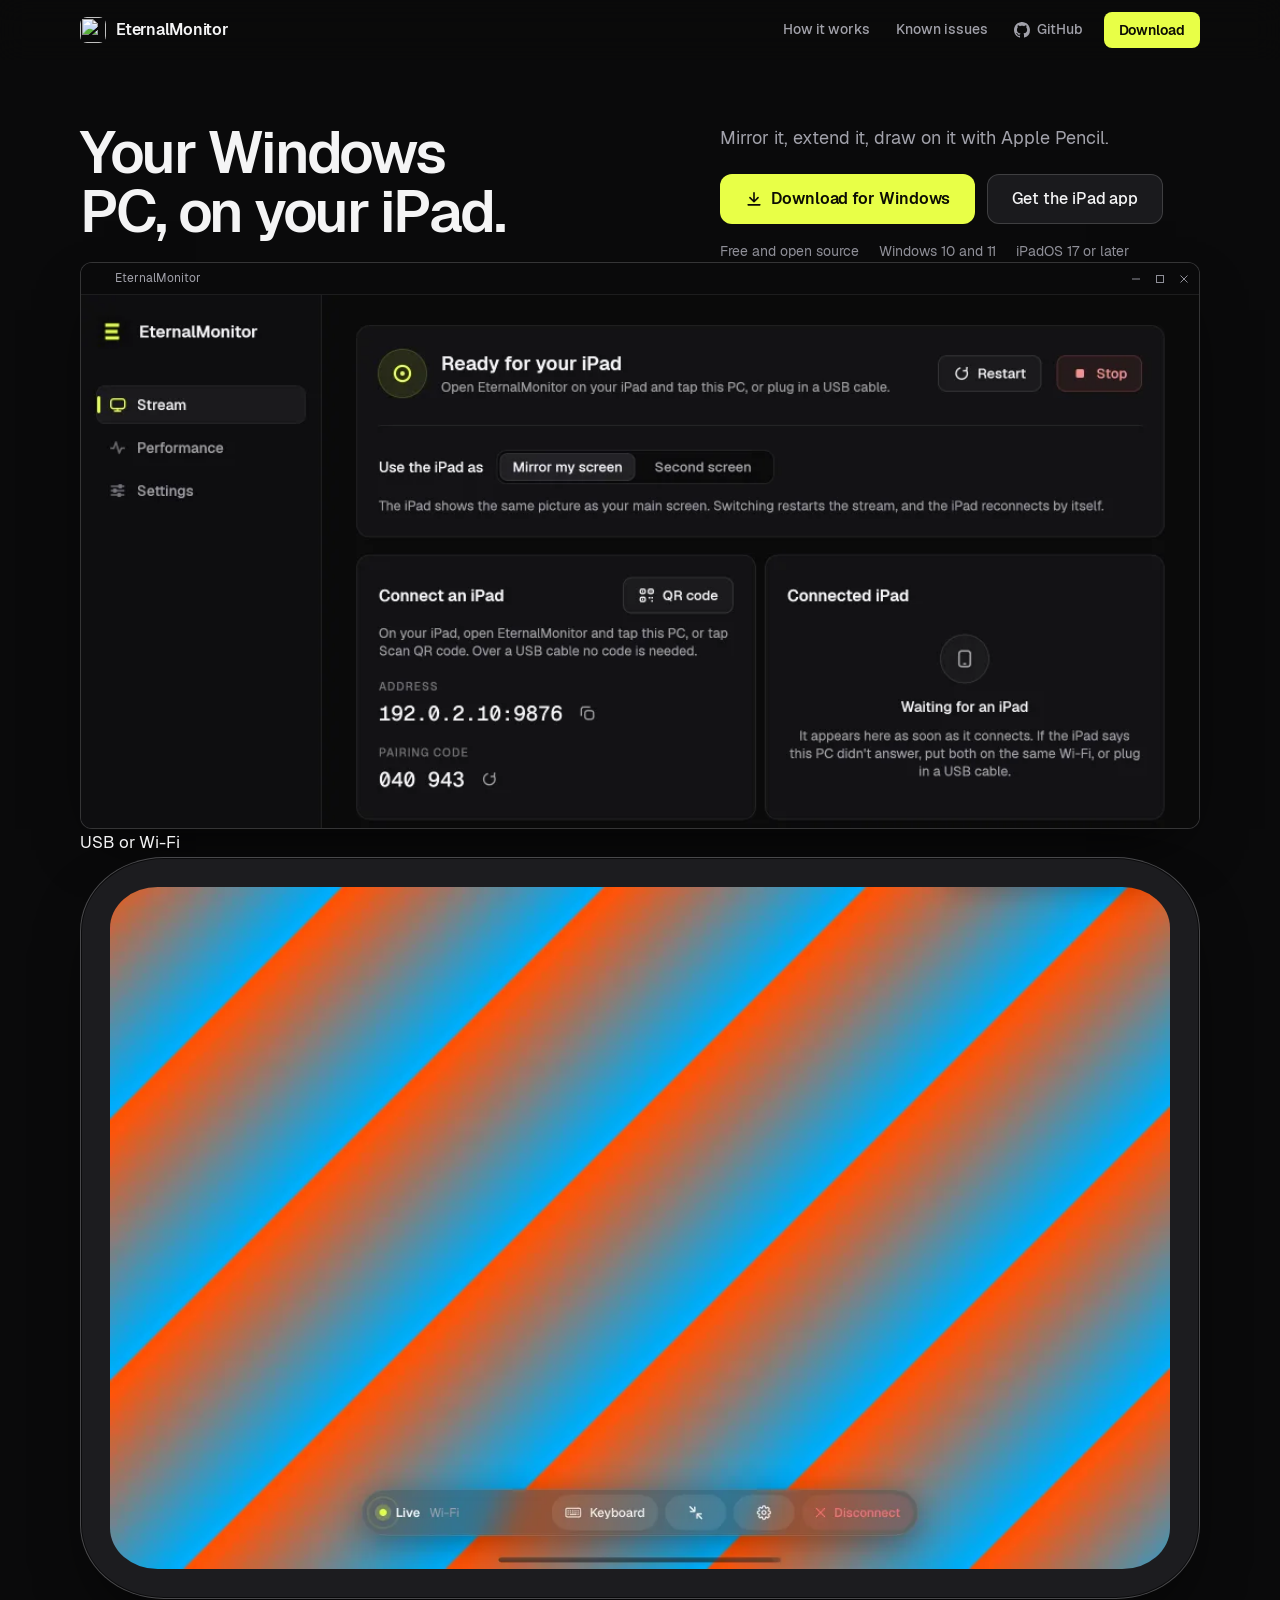
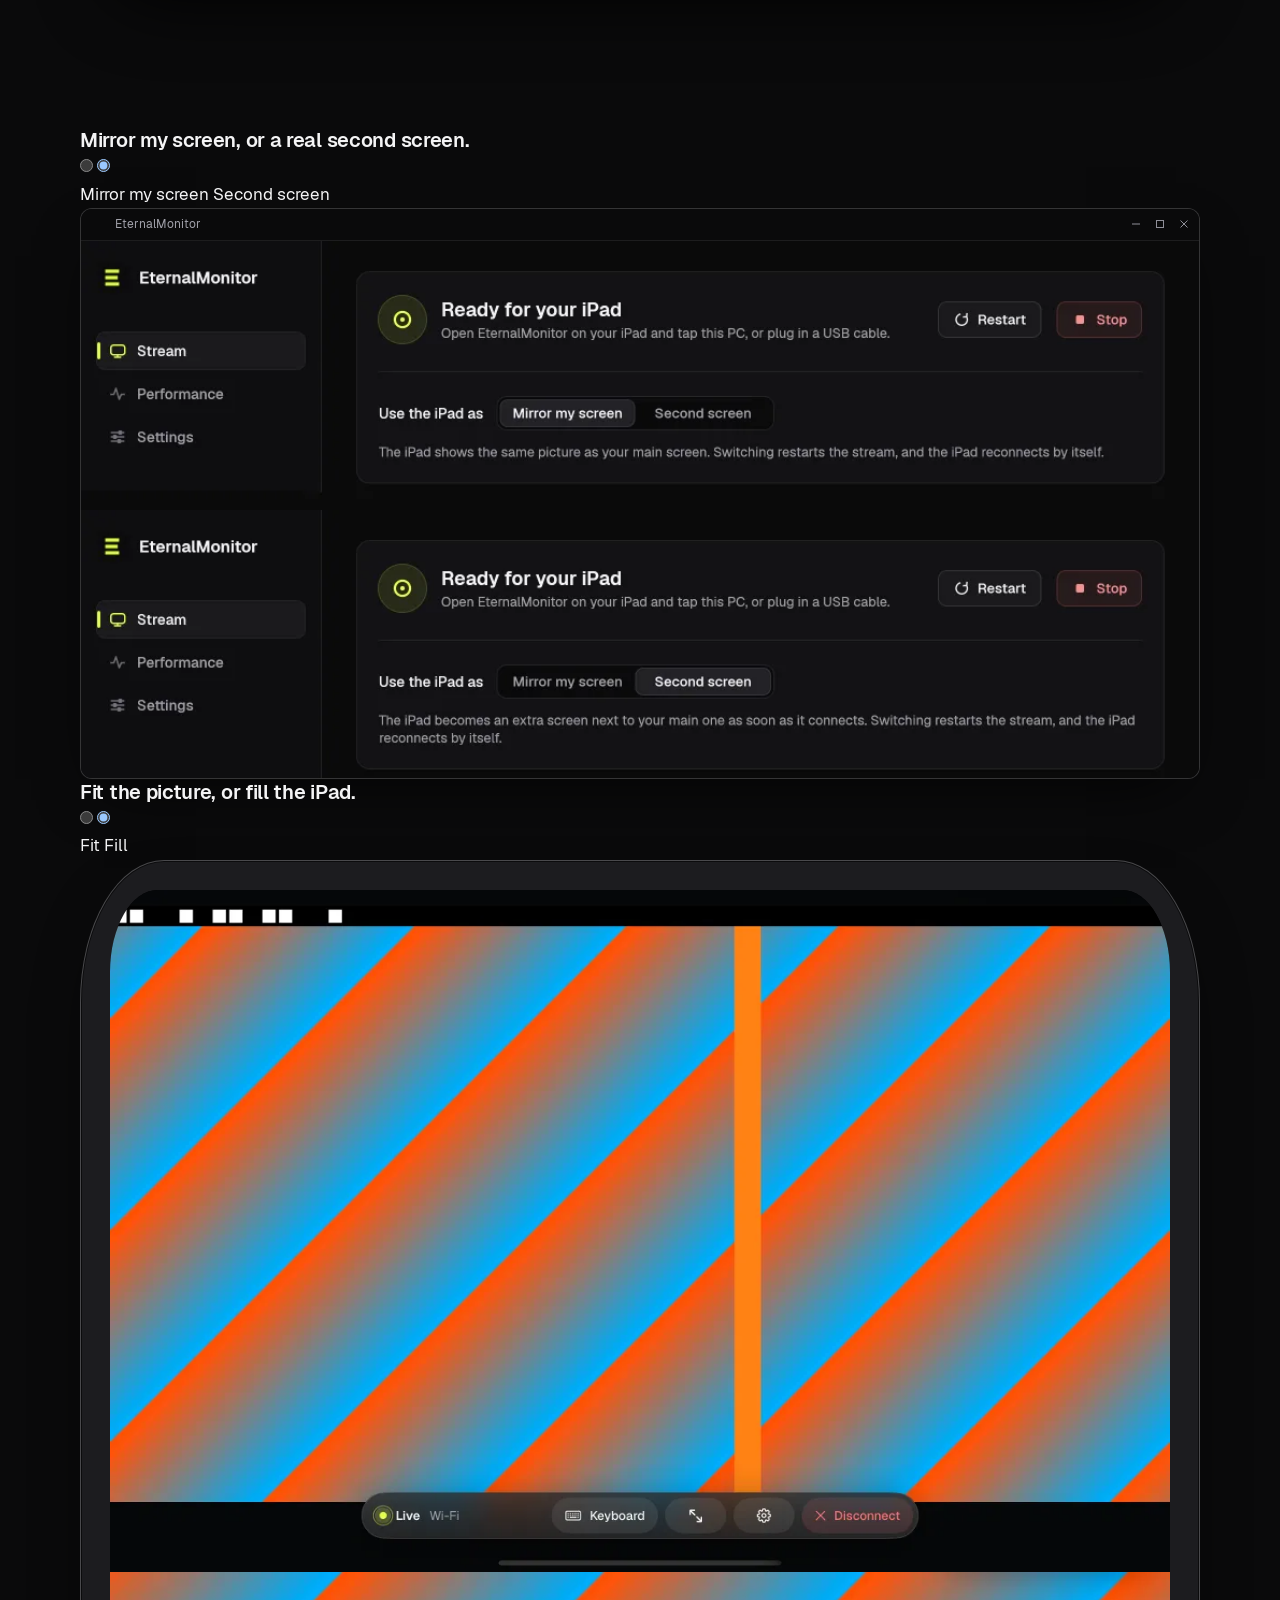
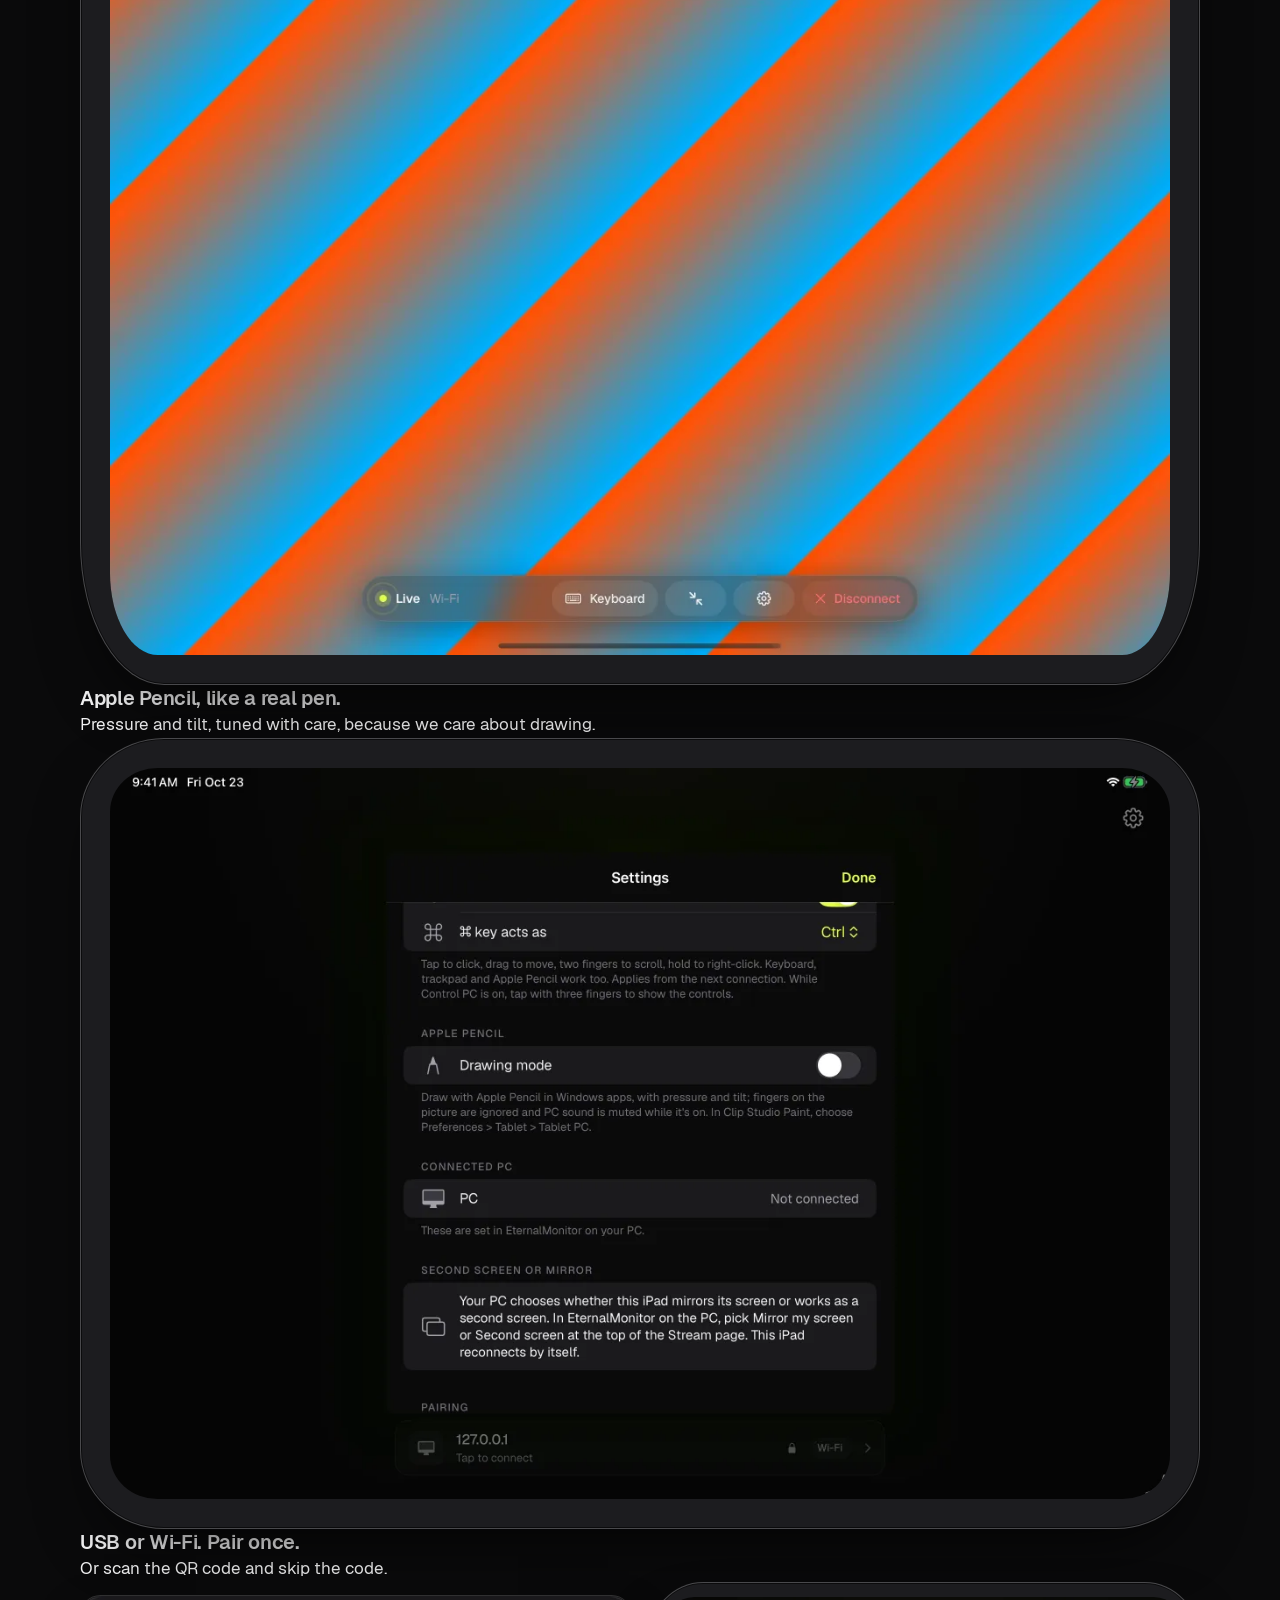
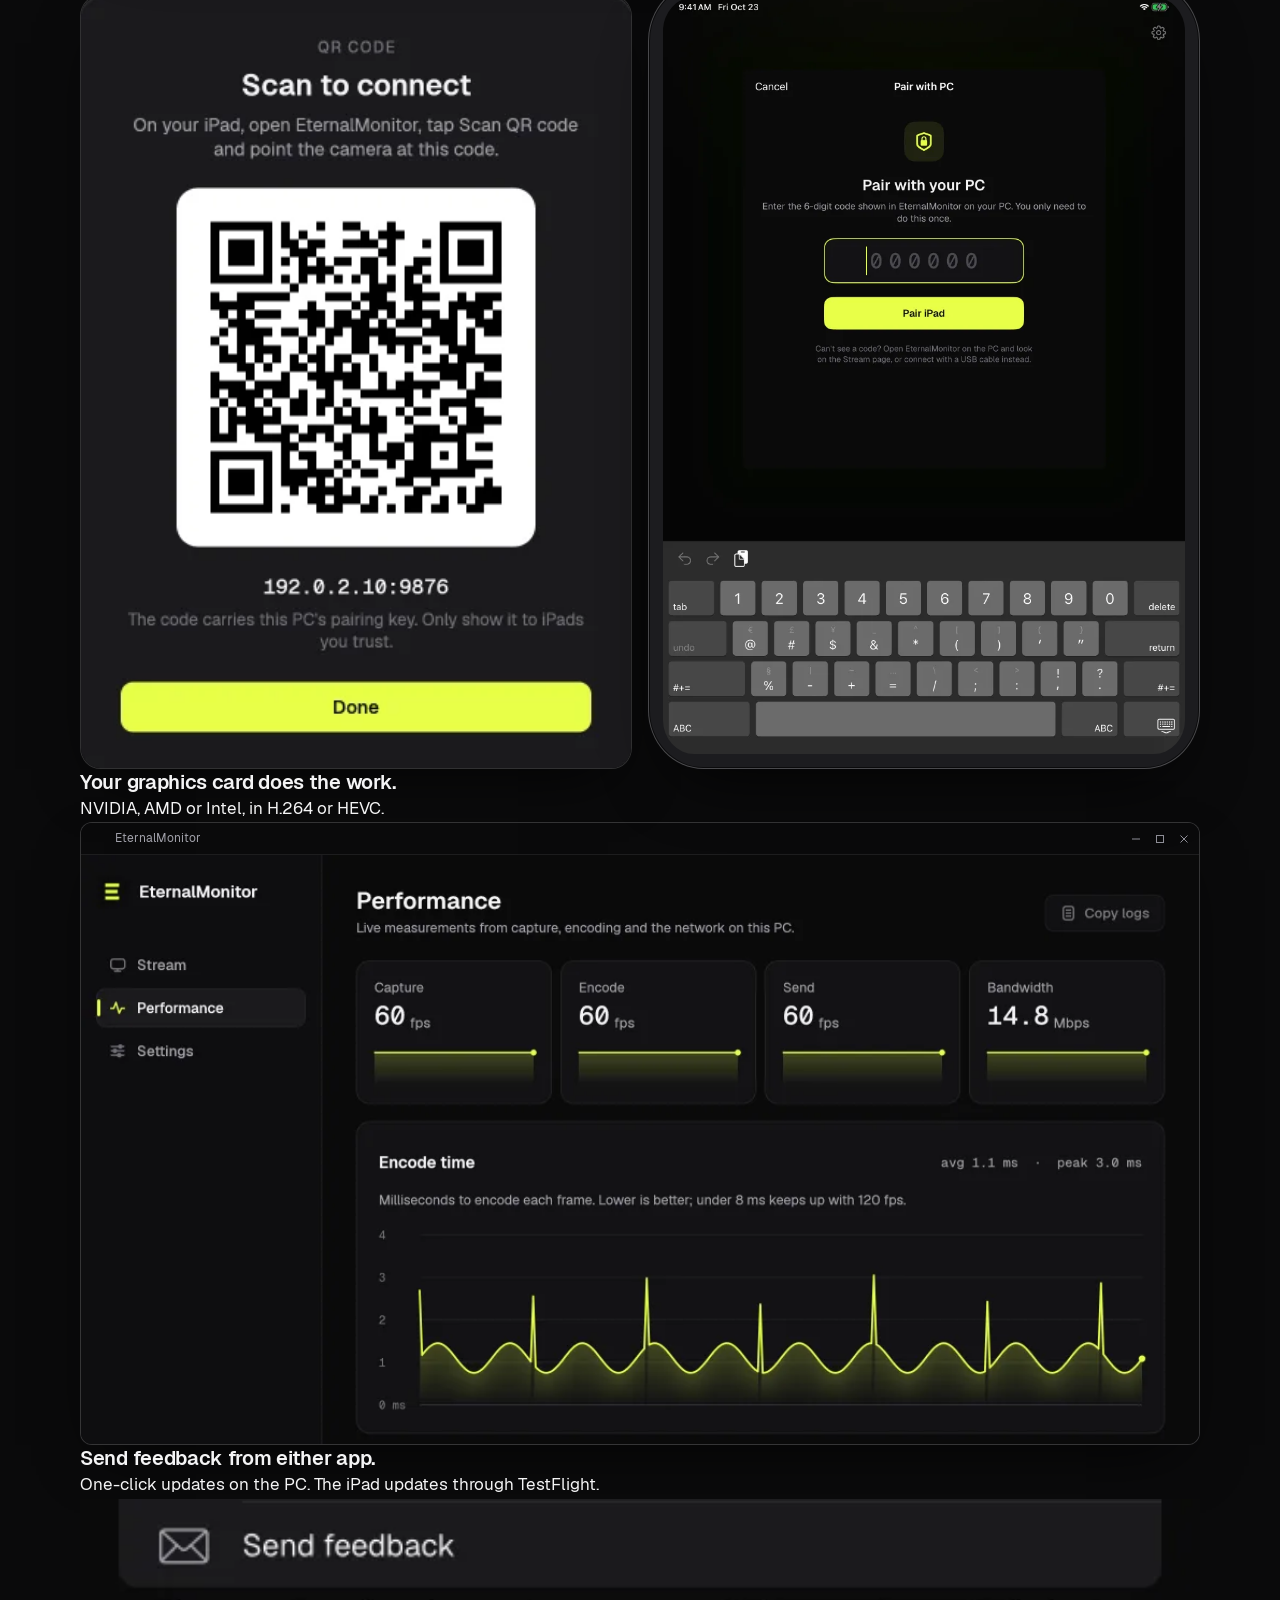
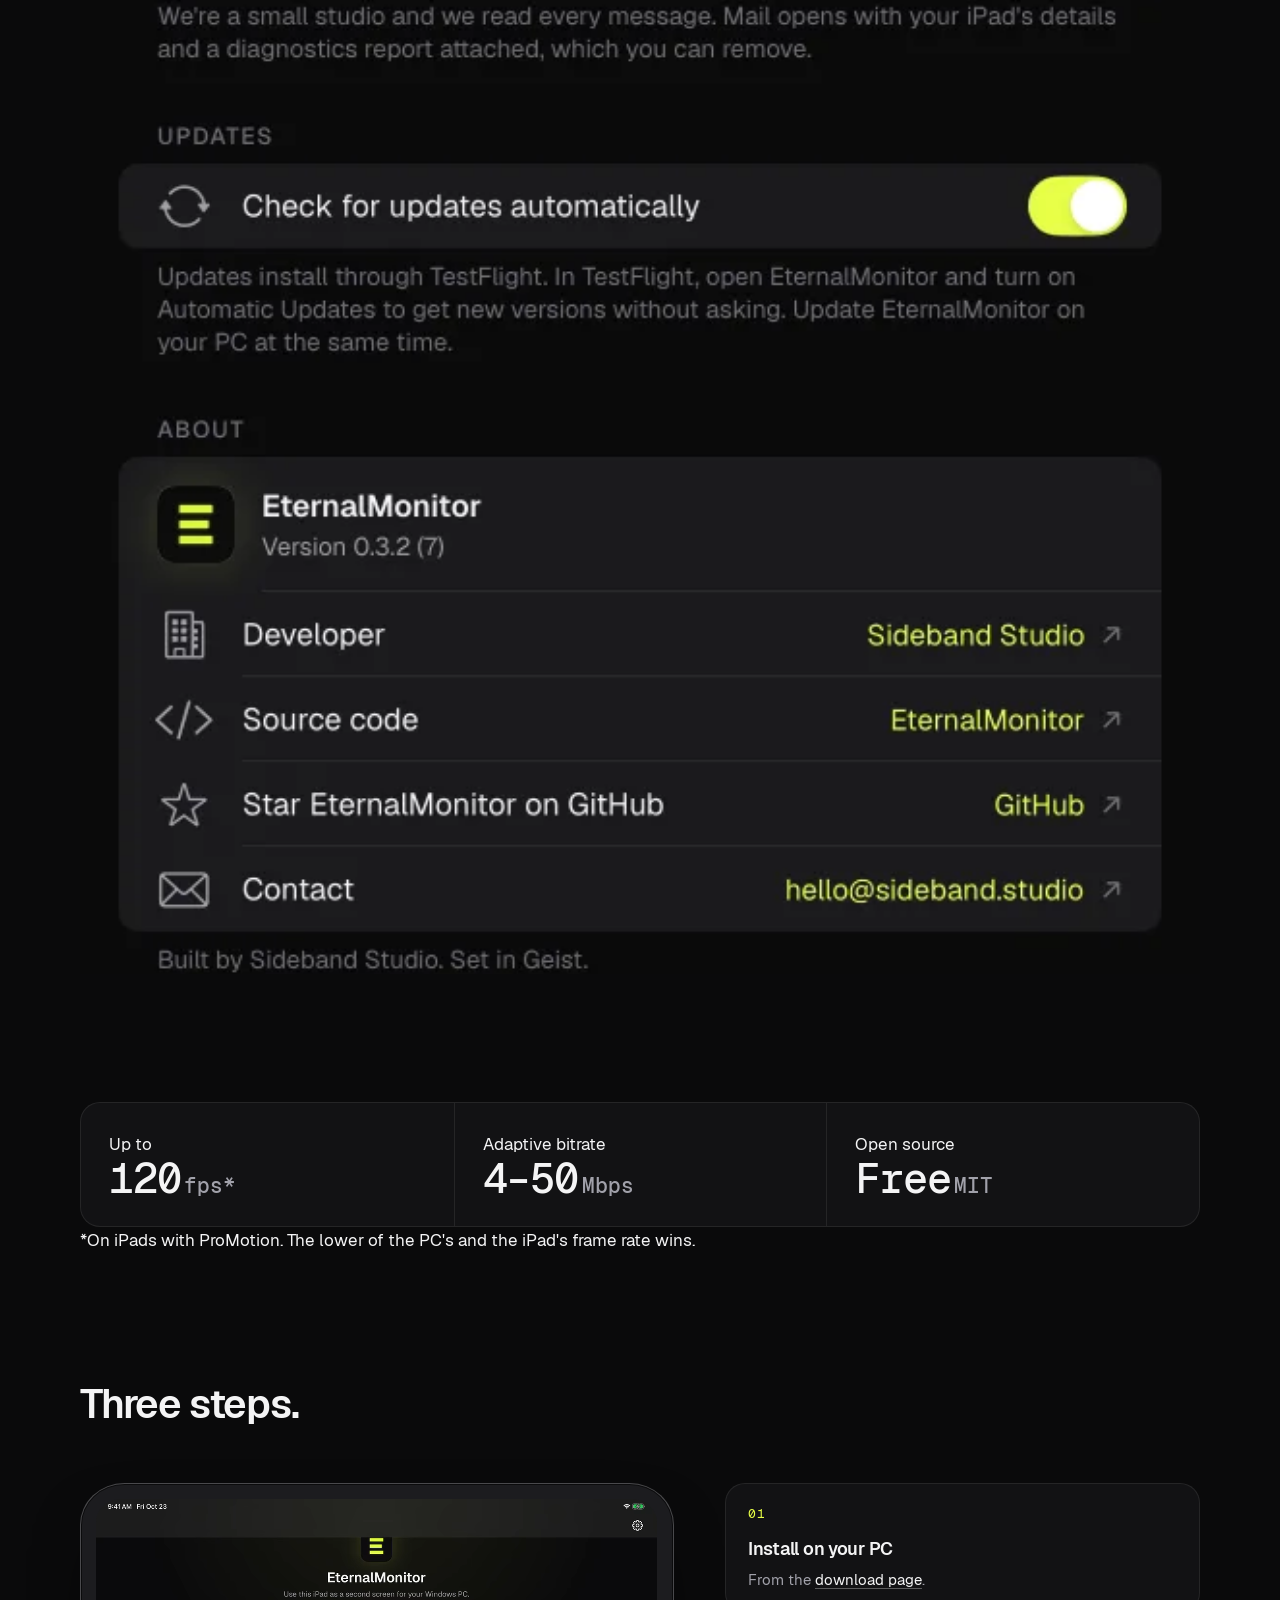
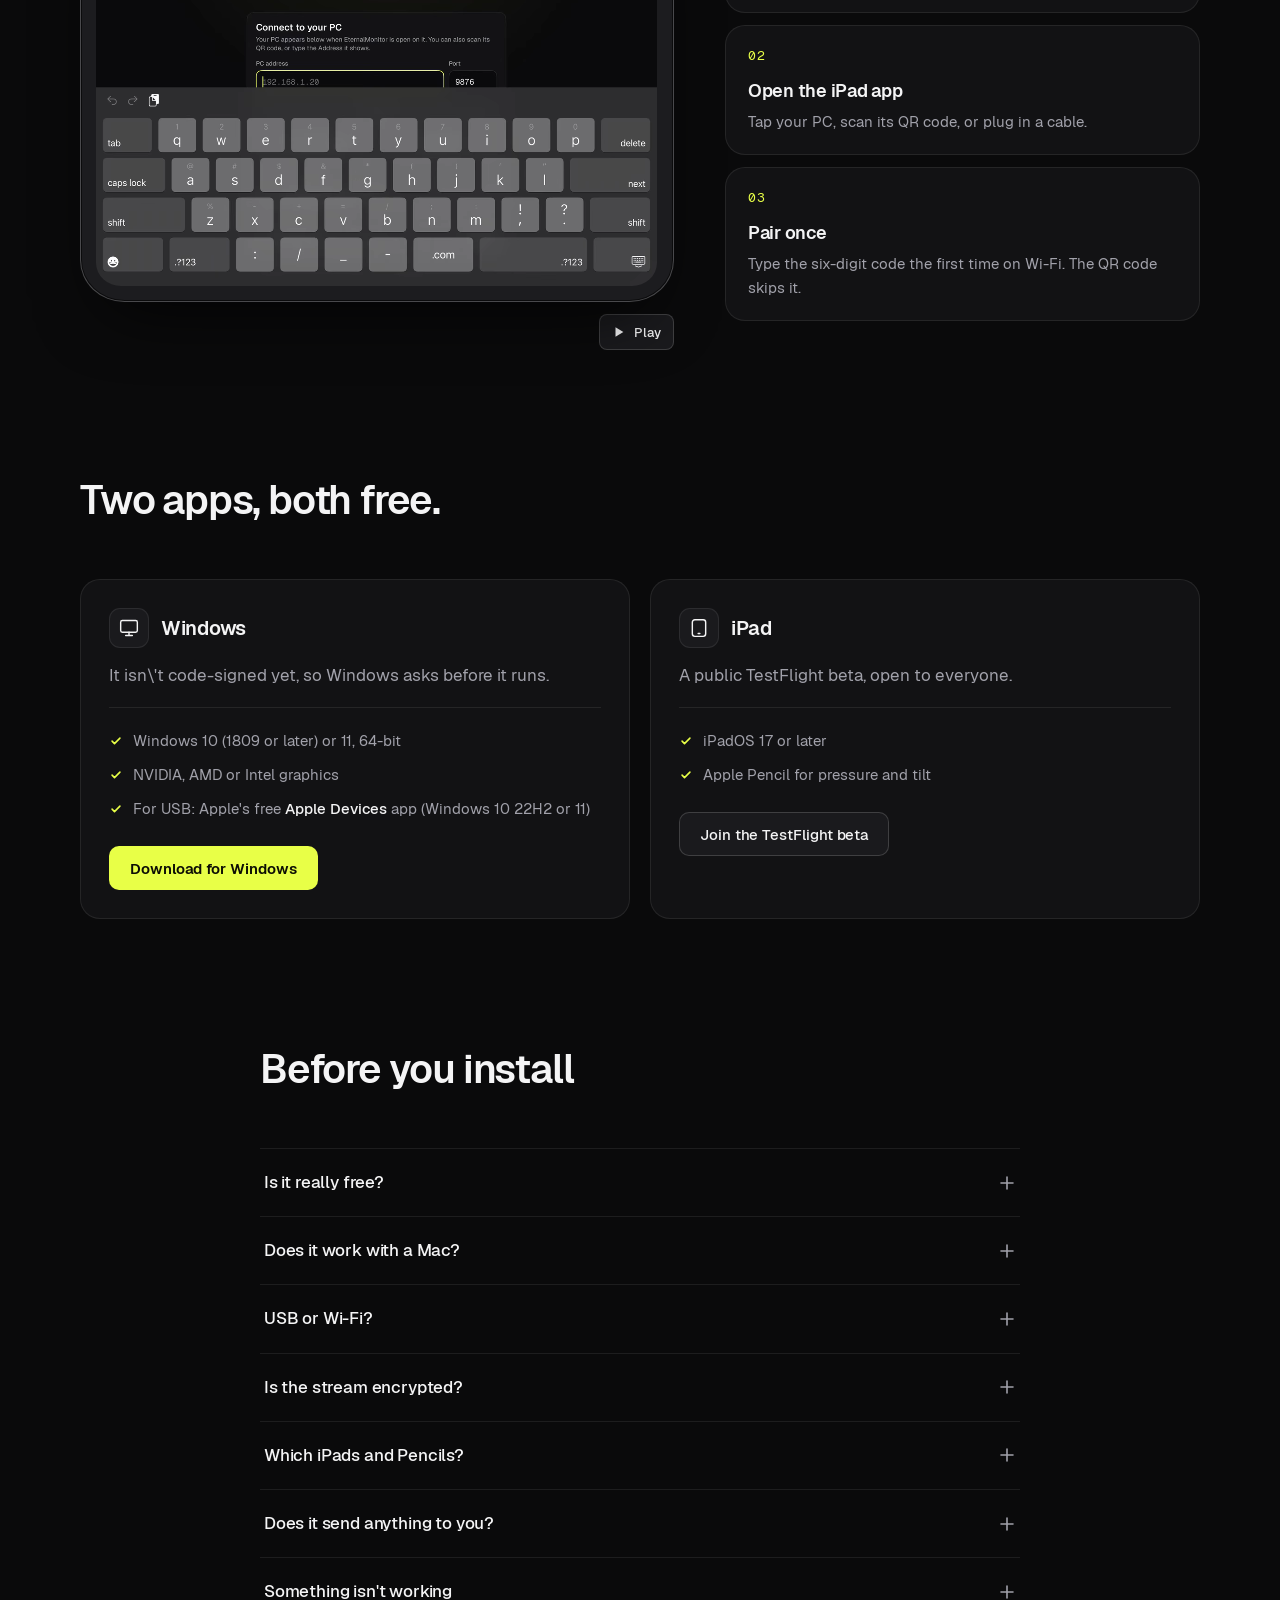
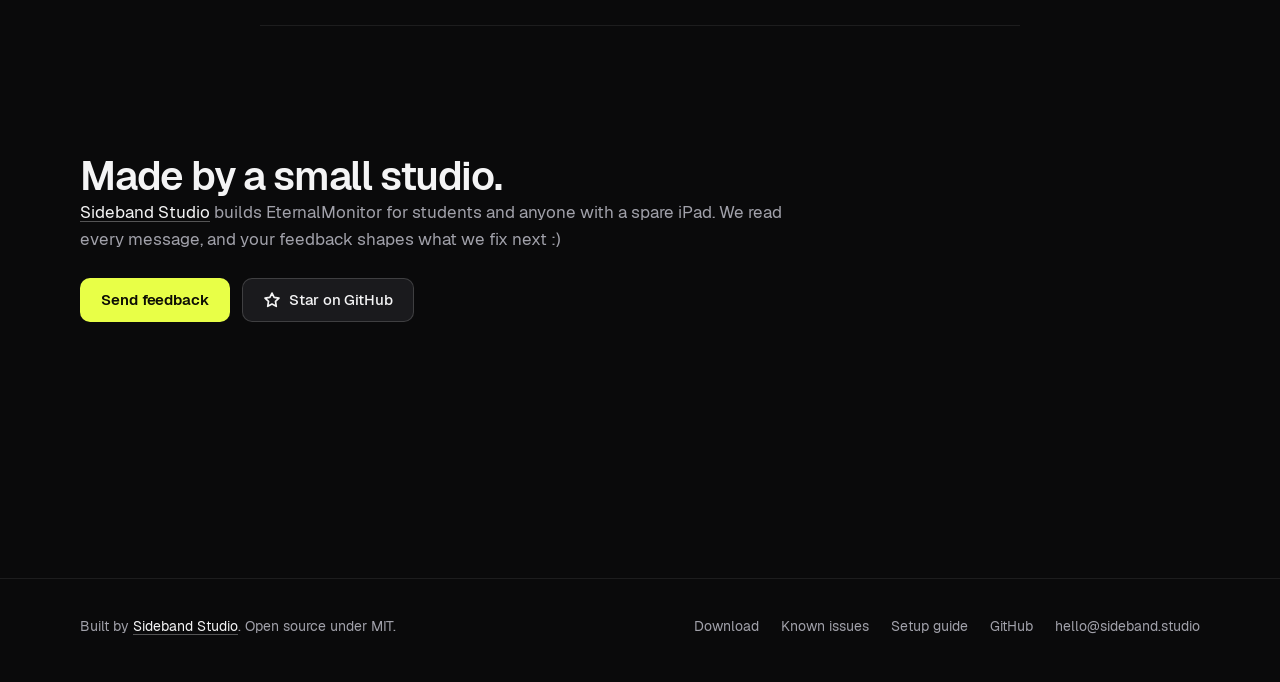
==== commit c32475a1: "Say one-click updates are on the PC On the iPad you open TestFlight and tap Update, as the setup gui" ====
--- a/docs/index.html
+++ b/docs/index.html
@@ -67,8 +67,8 @@
     <section class="hero" aria-labelledby="hero-title">
       <div class="container">
         <div class="hero-text">
-          <h1 id="hero-title">Your iPad, as a second screen for your Windows PC.</h1>
-          <p class="lead">Mirror your PC or add a real extra display, over a USB cable or Wi-Fi. Apple Pencil, touch and keyboard go back to the PC. Free and open source, with no account.</p>
+          <h1 id="hero-title">Your Windows PC, on your iPad.</h1>
+          <p class="lead">Mirror it, extend it, draw on it with Apple Pencil.</p>
           <div class="hero-actions">
             <a href="download.html" class="btn btn-primary btn-lg">
               <svg viewBox="0 0 20 20" fill="none" stroke="currentColor" stroke-width="1.8" stroke-linecap="round" stroke-linejoin="round" aria-hidden="true"><path d="M10 3v10M5.5 8.5 10 13l4.5-4.5M3.5 16.5h13"/></svg>
@@ -77,84 +77,108 @@
             <a href="download.html#ipad" class="btn btn-secondary btn-lg">Get the iPad app</a>
           </div>
           <p class="hero-meta">
+            <span>Free and open source</span>
             <span>Windows 10 and 11</span>
             <span>iPadOS 17 or later</span>
-            <span>NVIDIA, AMD or Intel graphics</span>
           </p>
         </div>
 
-        <figure class="shots" aria-labelledby="shots-caption">
-          <div class="shots-stage">
-            <div class="shot shot-pc">
-              <p class="shot-label">Windows app</p>
-              <div class="pc-window">
+        <figure class="stage" aria-label="The Windows app on a PC, linked over USB or Wi-Fi to the iPad app showing the PC's picture">
+          <div class="stage-pc">
+            <div class="pc-window">
+              <div class="pc-titlebar" aria-hidden="true">
+                <span class="t"><img src="assets/icon.png" alt="" width="14" height="14">EternalMonitor</span>
+                <span class="wc"><svg viewBox="0 0 10 10" stroke="currentColor" stroke-width="1"><path d="M1 5h8"/></svg><svg viewBox="0 0 10 10" fill="none" stroke="currentColor" stroke-width="1"><rect x="1.5" y="1.5" width="7" height="7"/></svg><svg viewBox="0 0 10 10" stroke="currentColor" stroke-width="1"><path d="M1.5 1.5l7 7M8.5 1.5l-7 7"/></svg></span>
+              </div>
+              <img src="assets/hero-pc.webp" srcset="assets/hero-pc.webp 1040w, assets/hero-pc@2x.webp 2080w" sizes="(max-width: 720px) 92vw, 600px" width="2080" height="992" fetchpriority="high" decoding="async" alt="The Windows app's Stream page: Ready for your iPad, with Mirror my screen and Second screen, the PC's address and pairing code, and Send feedback in the sidebar.">
+            </div>
+          </div>
+          <div class="stage-link" aria-hidden="true">
+            <span class="stage-line"></span>
+            <span class="stage-chip">USB or Wi-Fi</span>
+          </div>
+          <div class="stage-ipad">
+            <div class="tablet">
+              <div class="screen">
+                <img src="assets/ipad-live.webp" srcset="assets/ipad-live.webp 1180w, assets/ipad-live@2x.webp 2360w" sizes="(max-width: 720px) 70vw, 460px" width="2360" height="1520" decoding="async" alt="The iPad app showing the PC's picture full screen, with the Live, Keyboard, Fit, settings and Disconnect controls at the bottom.">
+              </div>
+            </div>
+          </div>
+        </figure>
+      </div>
+    </section>
+
+    <section class="section" id="features" aria-labelledby="features-title">
+      <div class="container">
+        <h2 id="features-title" class="visually-hidden">Features</h2>
+
+        <article class="show reveal" aria-labelledby="f-screen">
+          <div class="show-head">
+            <h3 id="f-screen">Mirror my screen, or a real second screen.</h3>
+          </div>
+          <div class="switch-demo">
+            <input type="radio" name="mode" id="mode-mirror" class="sw-input">
+            <input type="radio" name="mode" id="mode-second" class="sw-input" checked>
+            <div class="sw" role="group" aria-label="Use the iPad as">
+              <label for="mode-mirror">Mirror my screen</label>
+              <label for="mode-second">Second screen</label>
+            </div>
+            <div class="modes">
+              <div class="pc-window modes-pc">
                 <div class="pc-titlebar" aria-hidden="true">
                   <span class="t"><img src="assets/icon.png" alt="" width="14" height="14">EternalMonitor</span>
                   <span class="wc"><svg viewBox="0 0 10 10" stroke="currentColor" stroke-width="1"><path d="M1 5h8"/></svg><svg viewBox="0 0 10 10" fill="none" stroke="currentColor" stroke-width="1"><rect x="1.5" y="1.5" width="7" height="7"/></svg><svg viewBox="0 0 10 10" stroke="currentColor" stroke-width="1"><path d="M1.5 1.5l7 7M8.5 1.5l-7 7"/></svg></span>
                 </div>
-                <img src="assets/host-ready.webp" srcset="assets/host-ready.webp 1040w, assets/host-ready@2x.webp 2080w" sizes="(max-width: 720px) 88vw, 720px" width="2080" height="1000" fetchpriority="high" decoding="async" alt="The Windows app's Stream page saying Ready for your iPad, with Mirror my screen selected, the PC's address, a six-digit pairing code, a QR code button, and Waiting for an iPad.">
-              </div>
-            </div>
-            <div class="shot shot-ipad">
-              <div class="tablet">
-                <div class="screen">
-                  <img src="assets/ipad-connect.webp" srcset="assets/ipad-connect.webp 1210w, assets/ipad-connect@2x.webp 2420w" sizes="(max-width: 720px) 62vw, 500px" width="2420" height="1668" decoding="async" alt="The iPad app's Connect to your PC screen: fields for the PC's address and port, Connect, Scan QR code and Find PCs buttons, Find PCs searching, and a USB cable row saying to plug the iPad into the PC and keep Apple Devices open.">
+                <div class="swap">
+                  <img class="swap-a" src="assets/mode-mirror.webp" srcset="assets/mode-mirror.webp 1040w, assets/mode-mirror@2x.webp 2080w" sizes="(max-width: 860px) 92vw, 640px" width="2080" height="500" loading="lazy" decoding="async" alt="The Windows app with Use the iPad as set to Mirror my screen: the iPad shows the same picture as your main screen.">
+                  <img class="swap-b" src="assets/mode-second.webp" srcset="assets/mode-second.webp 1040w, assets/mode-second@2x.webp 2080w" sizes="(max-width: 860px) 92vw, 640px" width="2080" height="500" loading="lazy" decoding="async" alt="The Windows app with Use the iPad as set to Second screen: the iPad becomes an extra screen next to your main one.">
                 </div>
               </div>
-              <p class="shot-label">iPad app</p>
-            </div>
-          </div>
-          <figcaption id="shots-caption" class="caption shots-caption">Screenshots of the two apps, before they connect. The address and pairing code on the PC are examples.</figcaption>
-        </figure>
-      </div>
-    </section>
-
-    <section class="section" id="features" aria-labelledby="features-title">
-      <div class="container">
-        <div class="section-head reveal">
-          <span class="kicker">What it does</span>
-          <h2 id="features-title">The iPad becomes part of the PC.</h2>
-          <p>A small app on the PC captures the screen and encodes it on the graphics card. The iPad app decodes it in hardware and sends every tap, keystroke and Pencil stroke back.</p>
-        </div>
-
-        <article class="feature reveal">
-          <div class="feature-text">
-            <h3>Mirror my screen, or a real second screen</h3>
-            <p>Pick on the PC. <strong>Mirror my screen</strong> shows your main display on the iPad. <strong>Second screen</strong> adds the iPad as an extra monitor through a virtual display driver, so windows drag over to it like any other screen. The extra display exists only while the iPad is connected.</p>
-          </div>
-          <div class="feature-media">
-            <div class="pc-window">
-              <div class="pc-titlebar" aria-hidden="true">
-                <span class="t"><img src="assets/icon.png" alt="" width="14" height="14">EternalMonitor</span>
-                <span class="wc"><svg viewBox="0 0 10 10" stroke="currentColor" stroke-width="1"><path d="M1 5h8"/></svg><svg viewBox="0 0 10 10" fill="none" stroke="currentColor" stroke-width="1"><rect x="1.5" y="1.5" width="7" height="7"/></svg><svg viewBox="0 0 10 10" stroke="currentColor" stroke-width="1"><path d="M1.5 1.5l7 7M8.5 1.5l-7 7"/></svg></span>
-              </div>
-              <img src="assets/host-second-screen.webp" srcset="assets/host-second-screen.webp 1040w, assets/host-second-screen@2x.webp 2080w" sizes="(max-width: 860px) 100vw, 540px" width="2080" height="1000" loading="lazy" decoding="async" alt="The Windows app's Stream page with Second screen selected under Use the iPad as. It says the iPad becomes an extra screen next to your main one as soon as it connects, and shows the PC's address and a six-digit pairing code.">
-            </div>
-            <p class="caption">The Windows app. The address and pairing code are examples.</p>
+              <div class="displays" aria-hidden="true">
+                <div class="d-monitor"><span class="d-stand"></span></div>
+                <div class="d-ipad"></div>
+              </div>
+            </div>
           </div>
         </article>
 
-        <article class="feature flip reveal">
-          <div class="feature-text">
-            <h3>Apple Pencil, touch and keyboard</h3>
-            <p>Pressure and tilt reach Windows as Windows Ink, so drawing apps treat the Pencil as a pen. Drawing mode ignores your palm on the canvas. Fingers tap, scroll and drag, a hardware keyboard types, and PC audio plays on the iPad.</p>
-          </div>
-          <div class="feature-media">
-            <div class="tablet">
-              <div class="screen">
-                <img src="assets/ipad-settings.webp" srcset="assets/ipad-settings.webp 1210w, assets/ipad-settings@2x.webp 2420w" sizes="(max-width: 860px) 100vw, 540px" width="2420" height="1668" loading="lazy" decoding="async" alt="The iPad app's settings: how touch controls the PC (tap to click, drag to move, two fingers to scroll, hold to right-click), what the Command key acts as, and the Apple Pencil Drawing mode switch with its explanation.">
-              </div>
-            </div>
-            <p class="caption">The iPad app's settings.</p>
+        <article class="show reveal" aria-labelledby="f-fill">
+          <div class="show-head">
+            <h3 id="f-fill">Fit the picture, or fill the iPad.</h3>
+          </div>
+          <div class="switch-demo">
+            <input type="radio" name="picture" id="pic-fit" class="sw-input">
+            <input type="radio" name="picture" id="pic-fill" class="sw-input" checked>
+            <div class="sw" role="group" aria-label="Picture">
+              <label for="pic-fit">Fit</label>
+              <label for="pic-fill">Fill</label>
+            </div>
+            <div class="tablet fill-tablet">
+              <div class="screen swap">
+                <img class="swap-a" src="assets/ipad-fit.webp" srcset="assets/ipad-fit.webp 1180w, assets/ipad-fit@2x.webp 2360w" sizes="(max-width: 860px) 92vw, 760px" width="2360" height="1520" loading="lazy" decoding="async" alt="The iPad app with Picture set to Fit: the whole PC picture, with black bars where the shapes differ.">
+                <img class="swap-b" src="assets/ipad-fill.webp" srcset="assets/ipad-fill.webp 1180w, assets/ipad-fill@2x.webp 2360w" sizes="(max-width: 860px) 92vw, 760px" width="2360" height="1520" loading="lazy" decoding="async" alt="The iPad app with Picture set to Fill: the PC picture covers the whole iPad screen.">
+              </div>
+            </div>
           </div>
         </article>
 
-        <article class="feature reveal">
-          <div class="feature-text">
-            <h3>A cable, or Wi-Fi and one code</h3>
-            <p>On Wi-Fi, tap your PC when it appears on the iPad and type its six-digit pairing code the first time; after that the iPad remembers it. Or scan the QR code the PC shows, which skips the code. Over USB there is no code, and plugging in a cable takes over a Wi-Fi session by itself.</p>
-          </div>
-          <div class="feature-media">
+        <article class="show show-split reveal" aria-labelledby="f-pencil">
+          <div class="show-head">
+            <h3 id="f-pencil">Apple Pencil, like a real pen.</h3>
+            <p>Pressure and tilt, tuned with care, because we care about drawing.</p>
+          </div>
+          <div class="tablet">
+            <div class="screen">
+              <img src="assets/ipad-settings.webp" srcset="assets/ipad-settings.webp 1210w, assets/ipad-settings@2x.webp 2420w" sizes="(max-width: 860px) 100vw, 540px" width="2420" height="1668" loading="lazy" decoding="async" alt="The iPad app's settings: how touch controls the PC (tap to click, drag to move, two fingers to scroll, hold to right-click), what the Command key acts as, and the Apple Pencil Drawing mode switch with its explanation.">
+            </div>
+          </div>
+        </article>
+
+        <article class="show show-split flip reveal" aria-labelledby="f-link">
+          <div class="show-head">
+            <h3 id="f-link">USB or Wi-Fi. Pair once.</h3>
+            <p>Or scan the QR code and skip the code.</p>
+          </div>
             <div class="pair">
               <div class="dialog-shot">
                 <img src="assets/host-qr.webp" srcset="assets/host-qr.webp 374w, assets/host-qr@2x.webp 748w" sizes="(max-width: 860px) 50vw, 280px" width="748" height="1050" loading="lazy" decoding="async" alt="The Windows app's Scan to connect dialog, with a QR code and the PC's address under it.">
@@ -165,57 +189,46 @@
                 </div>
               </div>
             </div>
-          </div>
         </article>
 
-        <article class="feature flip reveal">
-          <div class="feature-text">
-            <h3>Your graphics card does the work</h3>
-            <p>The PC encodes H.264, or HEVC if you turn it on, with NVIDIA, AMD or Intel hardware at 30 to 120 frames per second. On Wi-Fi the iPad asks for lost packets right away, so one drop rarely costs a frame, and the bitrate adapts to your network.</p>
-          </div>
-          <div class="feature-media">
+        <div class="tiles reveal">
+          <article class="tile">
+            <h3>Your graphics card does the work.</h3>
+            <p>NVIDIA, AMD or Intel, in H.264 or HEVC.</p>
             <div class="pc-window">
               <div class="pc-titlebar" aria-hidden="true">
-                <span class="t"><img src="assets/icon.png" alt="" width="14" height="14">EternalMonitor</span>
-                <span class="wc"><svg viewBox="0 0 10 10" stroke="currentColor" stroke-width="1"><path d="M1 5h8"/></svg><svg viewBox="0 0 10 10" fill="none" stroke="currentColor" stroke-width="1"><rect x="1.5" y="1.5" width="7" height="7"/></svg><svg viewBox="0 0 10 10" stroke="currentColor" stroke-width="1"><path d="M1.5 1.5l7 7M8.5 1.5l-7 7"/></svg></span>
-              </div>
+                  <span class="t"><img src="assets/icon.png" alt="" width="14" height="14">EternalMonitor</span>
+                  <span class="wc"><svg viewBox="0 0 10 10" stroke="currentColor" stroke-width="1"><path d="M1 5h8"/></svg><svg viewBox="0 0 10 10" fill="none" stroke="currentColor" stroke-width="1"><rect x="1.5" y="1.5" width="7" height="7"/></svg><svg viewBox="0 0 10 10" stroke="currentColor" stroke-width="1"><path d="M1.5 1.5l7 7M8.5 1.5l-7 7"/></svg></span>
+                </div>
               <img src="assets/host-performance.webp" srcset="assets/host-performance.webp 1040w, assets/host-performance@2x.webp 2080w" sizes="(max-width: 860px) 100vw, 540px" width="2080" height="1095" loading="lazy" decoding="async" alt="The Windows app's Performance page: capture, encode and send rates, bandwidth, and a chart of encode time per frame.">
             </div>
-            <p class="caption">The Windows app's Performance page, filled in with example numbers.</p>
-          </div>
-        </article>
-      </div>
-    </section>
-
-    <section class="section" aria-label="In numbers">
-      <div class="container">
-        <div class="facts reveal">
-          <div class="fact">
-            <div class="n">4–50<small>Mbps</small></div>
-            <div class="l">Adaptive bitrate</div>
-            <div class="d">When a packet goes missing on Wi-Fi, the iPad asks for it again right away, so one dropped packet rarely costs a frame.</div>
-          </div>
-          <div class="fact">
-            <div class="n">30–120<small>fps</small></div>
-            <div class="l">Frame rate</div>
-            <div class="d">The PC offers 30, 60, 90 or 120 fps and the iPad asks for 30, 60 or 120. The lower of the two wins.</div>
-          </div>
-          <div class="fact">
-            <div class="n">MIT</div>
-            <div class="l">Open source</div>
-            <div class="d">Free, with no account. Rust on the PC, Swift on the iPad.</div>
-          </div>
-        </div>
-        <p class="facts-note caption">Turn on <strong>Show stream stats</strong> in the iPad app's settings to see the frame rate and connection quality while you stream. A cable gives a steadier picture than Wi-Fi.</p>
+          </article>
+          <article class="tile">
+            <h3>Send feedback from either app.</h3>
+            <p>One-click updates on the PC. The iPad updates through TestFlight.</p>
+            <div class="tile-shot">
+              <img src="assets/ipad-feedback.webp" srcset="assets/ipad-feedback.webp 580w, assets/ipad-feedback@2x.webp 1160w" sizes="(max-width: 860px) 92vw, 520px" width="1160" height="1114" loading="lazy" decoding="async" alt="The iPad app's settings: Send feedback, Check for updates automatically, and About with the version, source code, Star EternalMonitor on GitHub and Contact.">
+            </div>
+          </article>
+        </div>
+      </div>
+    </section>
+
+    <section class="section numbers" aria-label="In numbers">
+      <div class="container">
+        <dl class="facts reveal">
+          <div class="fact"><dt>Up to</dt><dd class="n">120<small>fps*</small></dd></div>
+          <div class="fact"><dt>Adaptive bitrate</dt><dd class="n">4–50<small>Mbps</small></dd></div>
+          <div class="fact"><dt>Open source</dt><dd class="n">Free<small>MIT</small></dd></div>
+        </dl>
+        <p class="footnote">*On iPads with ProMotion. The lower of the PC's and the iPad's frame rate wins.</p>
       </div>
     </section>
 
     <section class="section" id="how" aria-labelledby="how-title">
       <div class="container">
         <div class="section-head reveal">
-          <span class="kicker">How it works</span>
-          <h2 id="how-title">Three steps, about ten minutes.</h2>
-          <p>One installer on the PC, one app on the iPad. The <a href="https://github.com/sidebandstudio/EternalMonitor/blob/main/SETUP.md" target="_blank" rel="noopener">setup guide</a> has every button name.</p>
+          <h2 id="how-title">Three steps.</h2>
         </div>
         <div class="how reveal">
           <figure class="clip">
@@ -223,7 +236,7 @@
               <div class="screen">
                 <video id="clip" controls muted playsinline loop preload="none"
                        poster="assets/connect-clip-poster.jpg" width="1210" height="834"
-                       aria-describedby="clip-note">
+                      >
                   <source src="assets/connect-clip.mp4" type="video/mp4">
                   <source src="assets/connect-clip.webm" type="video/webm">
                   <a href="assets/connect-clip.mp4">Download the clip (MP4)</a>
@@ -237,20 +250,19 @@
                 <span class="label">Play</span>
               </button>
             </div>
-            <figcaption id="clip-note" class="caption">A real connection, recorded from the iPad app. On the other end was a test copy of EternalMonitor that sends a striped test picture instead of a desktop, so the speed numbers in the corner don't reflect a real network.</figcaption>
           </figure>
           <ol class="steps">
             <li class="step">
               <h3>Install on your PC</h3>
-              <p>Run the installer from the <a href="download.html">download page</a>. It sets up the app and the driver that lets the iPad be a second screen.</p>
+              <p>From the <a href="download.html">download page</a>.</p>
             </li>
             <li class="step">
-              <h3>Connect the iPad</h3>
-              <p>Get the iPad app through TestFlight. Tap your PC when it appears, scan the QR code it shows, or type its address. With a USB cable it connects by itself.</p>
+              <h3>Open the iPad app</h3>
+              <p>Tap your PC, scan its QR code, or plug in a cable.</p>
             </li>
             <li class="step">
               <h3>Pair once</h3>
-              <p>The first time you connect over Wi-Fi, type the six-digit code the PC shows. Scanning the QR code skips this. Then your PC's screen appears on the iPad, and <strong>Second screen</strong> on the PC makes it an extra display.</p>
+              <p>Type the six-digit code the first time on Wi-Fi. The QR code skips it.</p>
             </li>
           </ol>
         </div>
@@ -260,9 +272,7 @@
     <section class="section" id="get" aria-labelledby="get-title">
       <div class="container">
         <div class="section-head reveal">
-          <span class="kicker">Get it</span>
           <h2 id="get-title">Two apps, both free.</h2>
-          <p>Install both from the same version. The Windows installer comes from GitHub Releases, the iPad app from a public TestFlight beta.</p>
         </div>
         <div class="get reveal">
           <article class="card">
@@ -270,11 +280,11 @@
               <span class="icon"><svg viewBox="0 0 24 24" fill="none" stroke="currentColor" stroke-width="1.7" stroke-linecap="round" stroke-linejoin="round" aria-hidden="true"><rect x="2" y="3" width="20" height="14" rx="2"/><path d="M8 21h8M12 17v4"/></svg></span>
               <h3>Windows</h3>
             </div>
-            <p>One installer with the app and the virtual display driver. Windows warns before it runs because it is not code-signed yet; the download page shows the checksum to compare.</p>
+            <p>It isn\'t code-signed yet, so Windows asks before it runs.</p>
             <ul class="specs">
-              <li>Windows 10 version 1809 or later, or Windows 11, 64-bit</li>
+              <li>Windows 10 (1809 or later) or 11, 64-bit</li>
               <li>NVIDIA, AMD or Intel graphics</li>
-              <li>For USB: Apple's free <strong>Apple Devices</strong> app, which needs Windows 10 version 22H2 (build 19045) or Windows 11</li>
+              <li>For USB: Apple's free <strong>Apple Devices</strong> app (Windows 10 22H2 or 11)</li>
             </ul>
             <a href="download.html" class="btn btn-primary">Download for Windows</a>
           </article>
@@ -283,10 +293,10 @@
               <span class="icon"><svg viewBox="0 0 24 24" fill="none" stroke="currentColor" stroke-width="1.7" stroke-linecap="round" stroke-linejoin="round" aria-hidden="true"><rect x="4" y="2" width="16" height="20" rx="3"/><path d="M11 18.5h2"/></svg></span>
               <h3>iPad</h3>
             </div>
-            <p>Install TestFlight from the App Store, then open the public invite on your iPad. The beta is open to everyone.</p>
+            <p>A public TestFlight beta, open to everyone.</p>
             <ul class="specs">
               <li>iPadOS 17 or later</li>
-              <li>Apple Pencil for pressure and tilt. The USB-C Pencil has no pressure sensor.</li>
+              <li>Apple Pencil for pressure and tilt</li>
             </ul>
             <a href="download.html#ipad" class="btn btn-secondary">Join the TestFlight beta</a>
           </article>
@@ -297,37 +307,36 @@
     <section class="section" id="faq" aria-labelledby="faq-title">
       <div class="narrow">
         <div class="section-head reveal">
-          <span class="kicker">Questions</span>
           <h2 id="faq-title">Before you install</h2>
         </div>
         <div class="faq reveal">
           <details>
             <summary>Is it really free?</summary>
-            <div><p>Yes. EternalMonitor is free, open source under the MIT license, and needs no account. If it helps you, a star on GitHub helps us.</p></div>
+            <div><p>Yes. Free, open source under MIT, with no account.</p></div>
           </details>
           <details>
             <summary>Does it work with a Mac?</summary>
-            <div><p>No. The PC app runs on Windows. On a Mac, Apple's <a href="https://support.apple.com/en-us/102386" target="_blank" rel="noopener">Sidecar</a> already turns an iPad into a second display.</p></div>
+            <div><p>No, the PC app is for Windows. Macs have Apple\'s <a href="https://support.apple.com/en-us/102386" target="_blank" rel="noopener">Sidecar</a>.</p></div>
           </details>
           <details>
             <summary>USB or Wi-Fi?</summary>
-            <div><p>Wi-Fi is the quickest way to start. A cable gives a steadier picture and charges the iPad, and plugging one in takes over a Wi-Fi session on its own. USB needs Apple's free Apple Devices app from the Microsoft Store open on the PC while you stream, and Apple Devices needs Windows 10 version 22H2 (build 19045) or Windows 11. On older Windows 10, use Wi-Fi.</p></div>
+            <div><p>Wi-Fi to start. A cable gives a steadier picture and charges the iPad; it needs Apple's free Apple Devices app open on the PC (Windows 10 22H2 or 11).</p></div>
           </details>
           <details>
             <summary>Is the stream encrypted?</summary>
-            <div><p>Not yet. Pairing stops other devices from connecting, but the picture, sound and input travel over the network as they are. Use it at home or on another network you trust, not on public Wi-Fi. Over a cable the stream stays on the cable.</p></div>
+            <div><p>Not yet. Pairing keeps other devices out, so use a network you trust. Over a cable, the stream stays on the cable.</p></div>
           </details>
           <details>
             <summary>Which iPads and Pencils?</summary>
-            <div><p>An iPad with iPadOS 17 or later. Apple Pencil works as a pen in Windows drawing apps, with pressure and tilt. Apple Pencil (USB-C) has no pressure sensor, so its strokes keep one width.</p></div>
+            <div><p>An iPad with iPadOS 17 or later. Apple Pencil (USB-C) has no pressure sensor, so its strokes keep one width.</p></div>
           </details>
           <details>
             <summary>Does it send anything to you?</summary>
-            <div><p>Both apps share diagnostics with support while they run: device details, errors and stream statistics, including PC names and network addresses. Screen content, audio and pairing codes are never included. You can turn it off in Settings. <a href="https://github.com/sidebandstudio/EternalMonitor/blob/main/SETUP.md#automatic-diagnostics" target="_blank" rel="noopener">What is sent, exactly.</a></p></div>
+            <div><p>Yes, diagnostics while the apps run: device details, errors and stream stats, including PC names and network addresses. Never your screen, audio or pairing codes. Turn it off in Settings. <a href="https://github.com/sidebandstudio/EternalMonitor/blob/main/SETUP.md#automatic-diagnostics" target="_blank" rel="noopener">Details</a>.</p></div>
           </details>
           <details>
             <summary>Something isn't working</summary>
-            <div><p>Look up the message you see in the <a href="https://github.com/sidebandstudio/EternalMonitor/blob/main/SETUP.md#if-something-goes-wrong" target="_blank" rel="noopener">setup guide's troubleshooting tables</a>; each one says what it means and what to do. Problems we already know about, each with a workaround, are on the <a href="known-issues.html">known issues</a> page. Anything else, <a href="download.html#feedback">tell us</a>.</p></div>
+            <div><p>See <a href="known-issues.html">known issues</a> and the <a href="https://github.com/sidebandstudio/EternalMonitor/blob/main/SETUP.md#if-something-goes-wrong" target="_blank" rel="noopener">setup guide</a>, or <a href="download.html#feedback">tell us</a>.</p></div>
           </details>
         </div>
       </div>
@@ -336,9 +345,8 @@
     <section class="section" id="studio" aria-labelledby="studio-title">
       <div class="container">
         <div class="studio reveal">
-          <span class="kicker">Sideband Studio</span>
-          <h2 id="studio-title">Built by a small studio, for the iPad in your drawer.</h2>
-          <p><a href="https://sideband.studio" target="_blank" rel="noopener">Sideband Studio</a> makes EternalMonitor for students and anyone who wants to put a spare iPad to work: notes and sketches with the Pencil, a second screen for the library, a monitor that fits in a backpack. We read every message, and your feedback shapes what we fix next :)</p>
+          <h2 id="studio-title">Made by a small studio.</h2>
+          <p><a href="https://sideband.studio" target="_blank" rel="noopener">Sideband Studio</a> builds EternalMonitor for students and anyone with a spare iPad. We read every message, and your feedback shapes what we fix next :)</p>
           <div class="studio-actions">
             <a href="download.html#feedback" class="btn btn-primary">Send feedback</a>
             <a href="https://github.com/sidebandstudio/EternalMonitor" class="btn btn-secondary" target="_blank" rel="noopener">
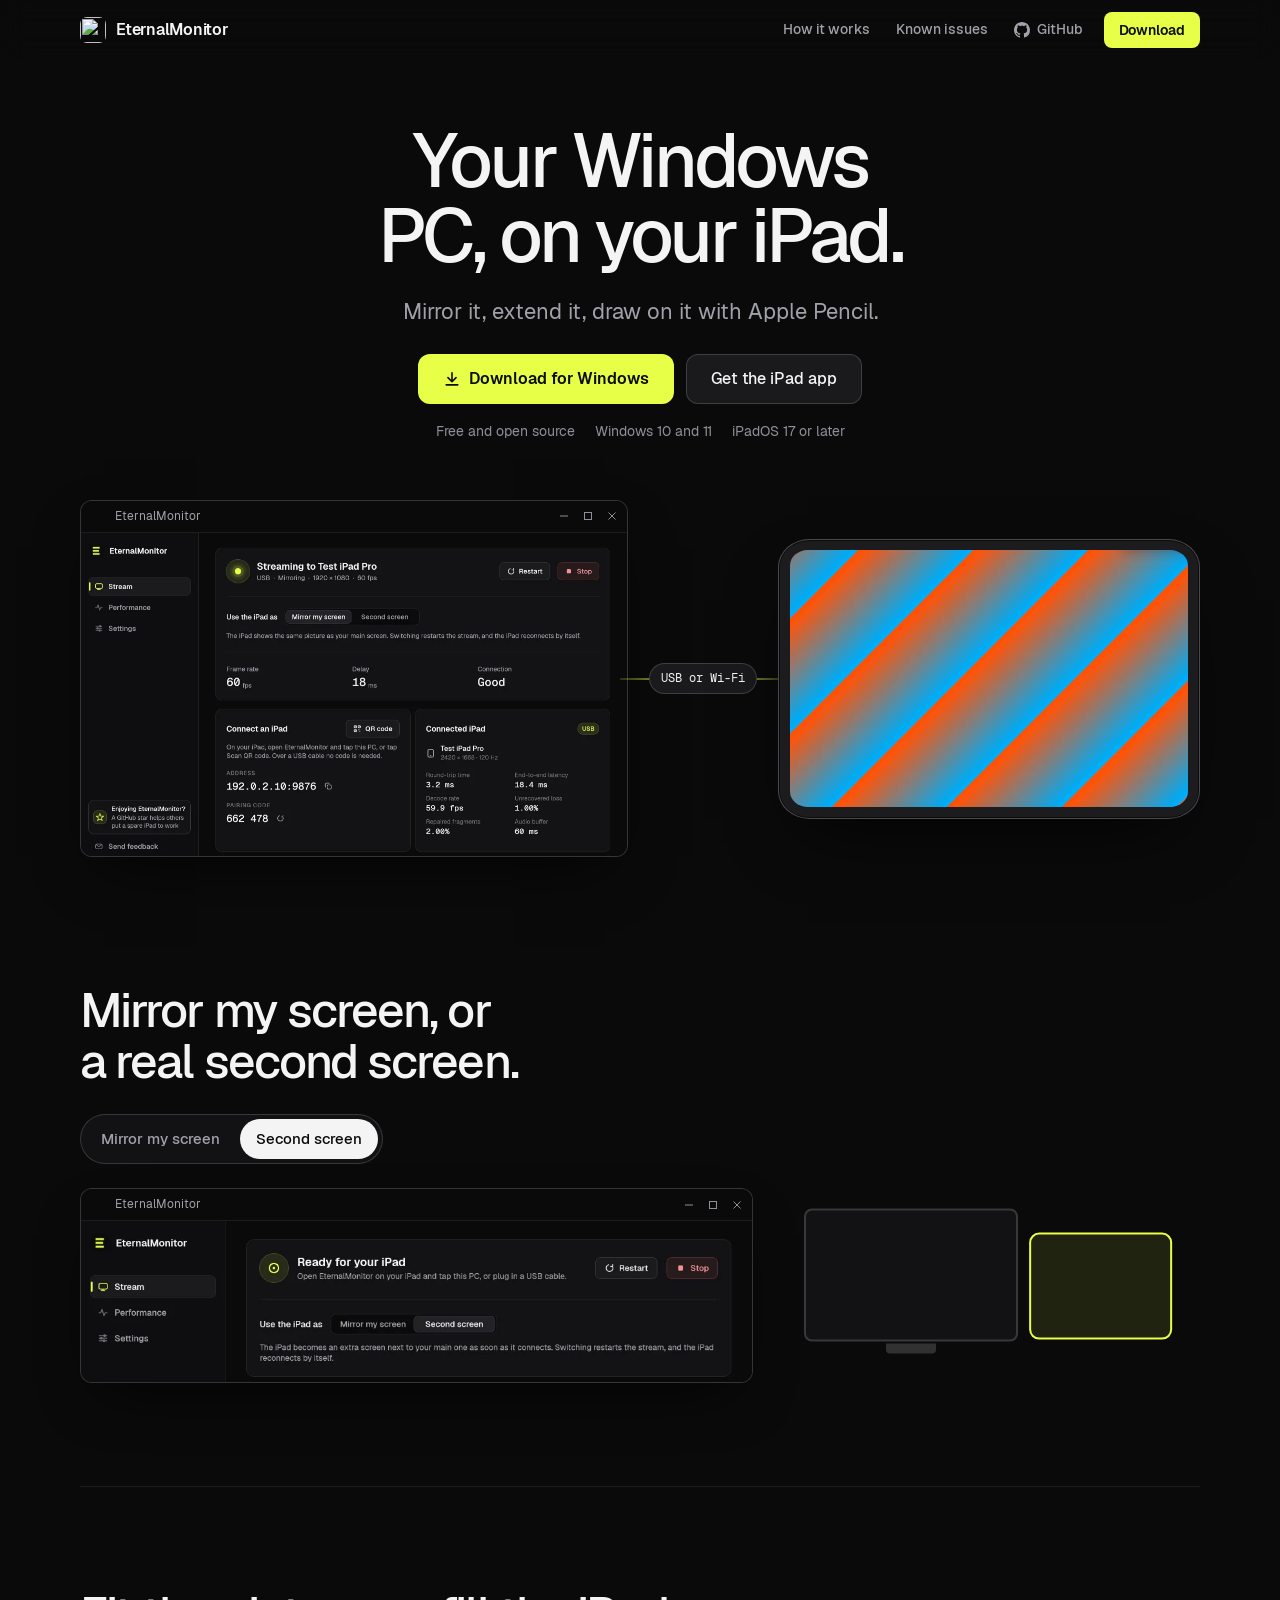
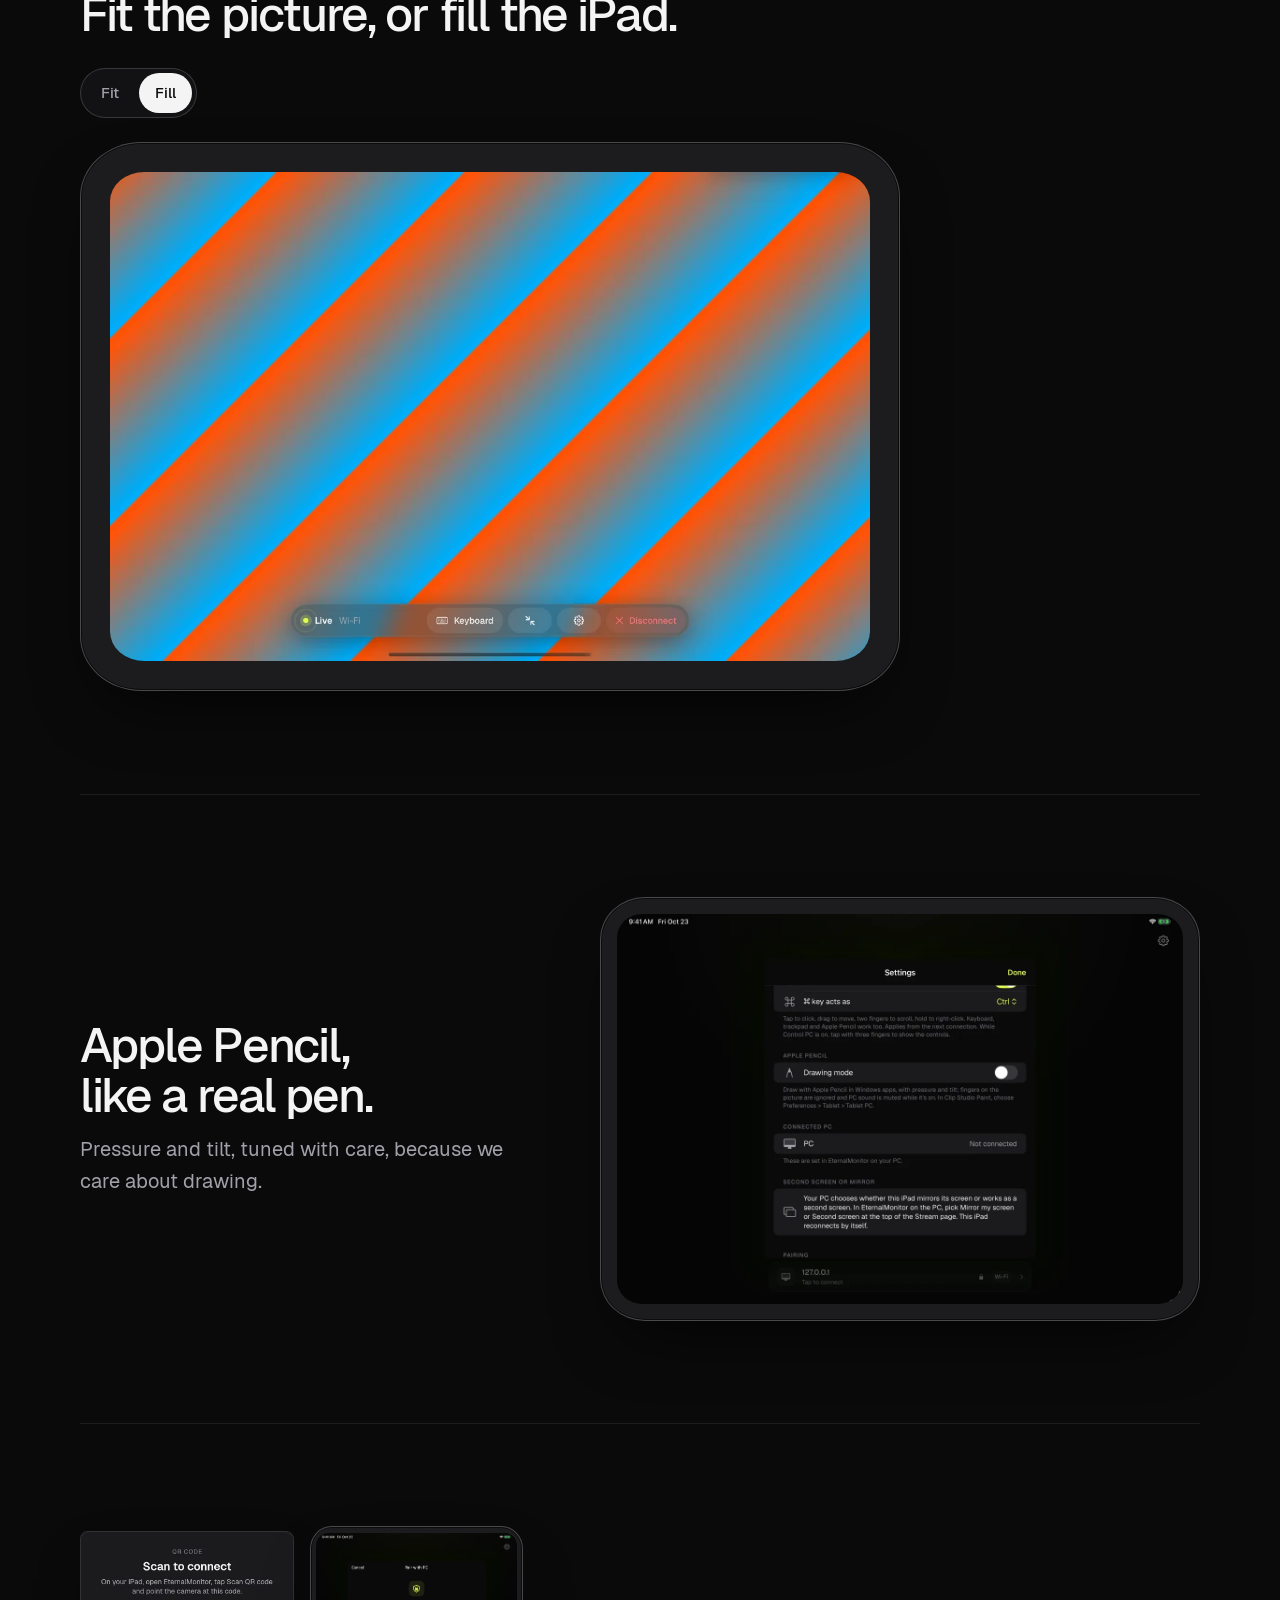
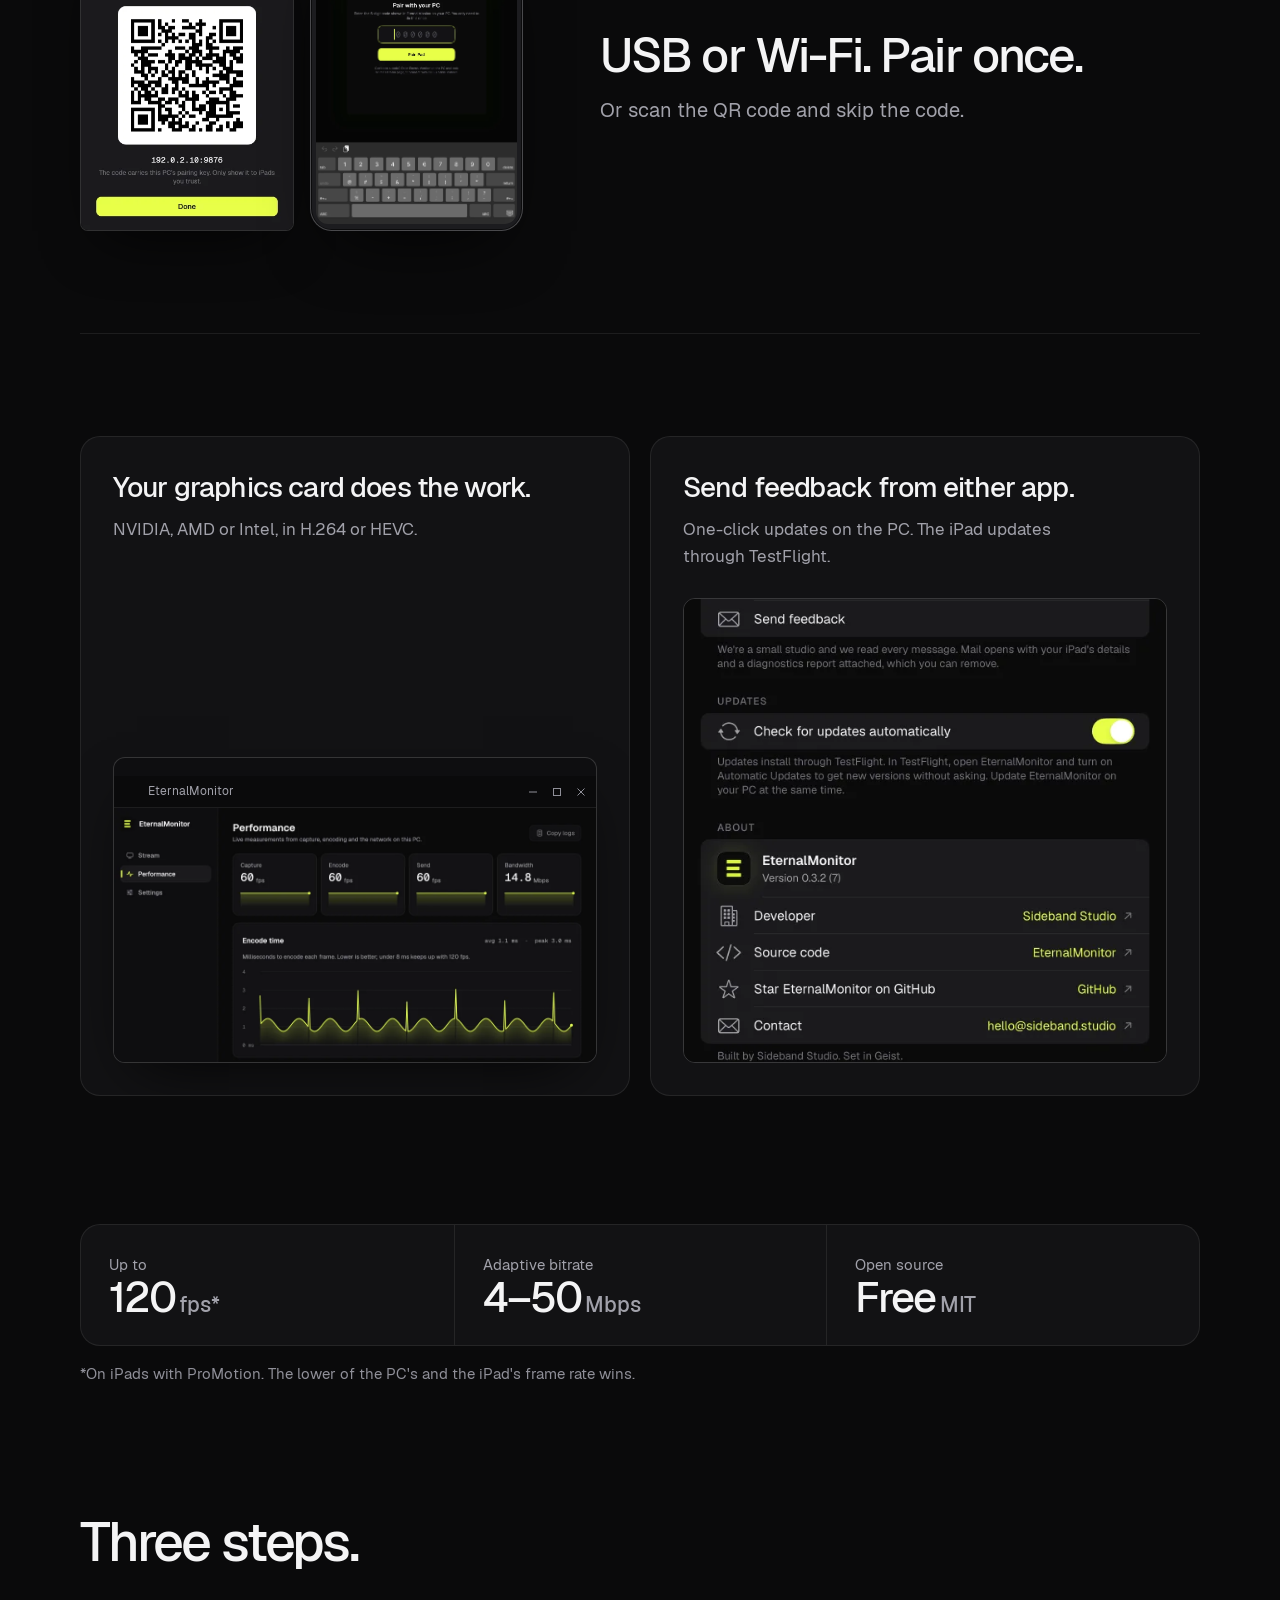
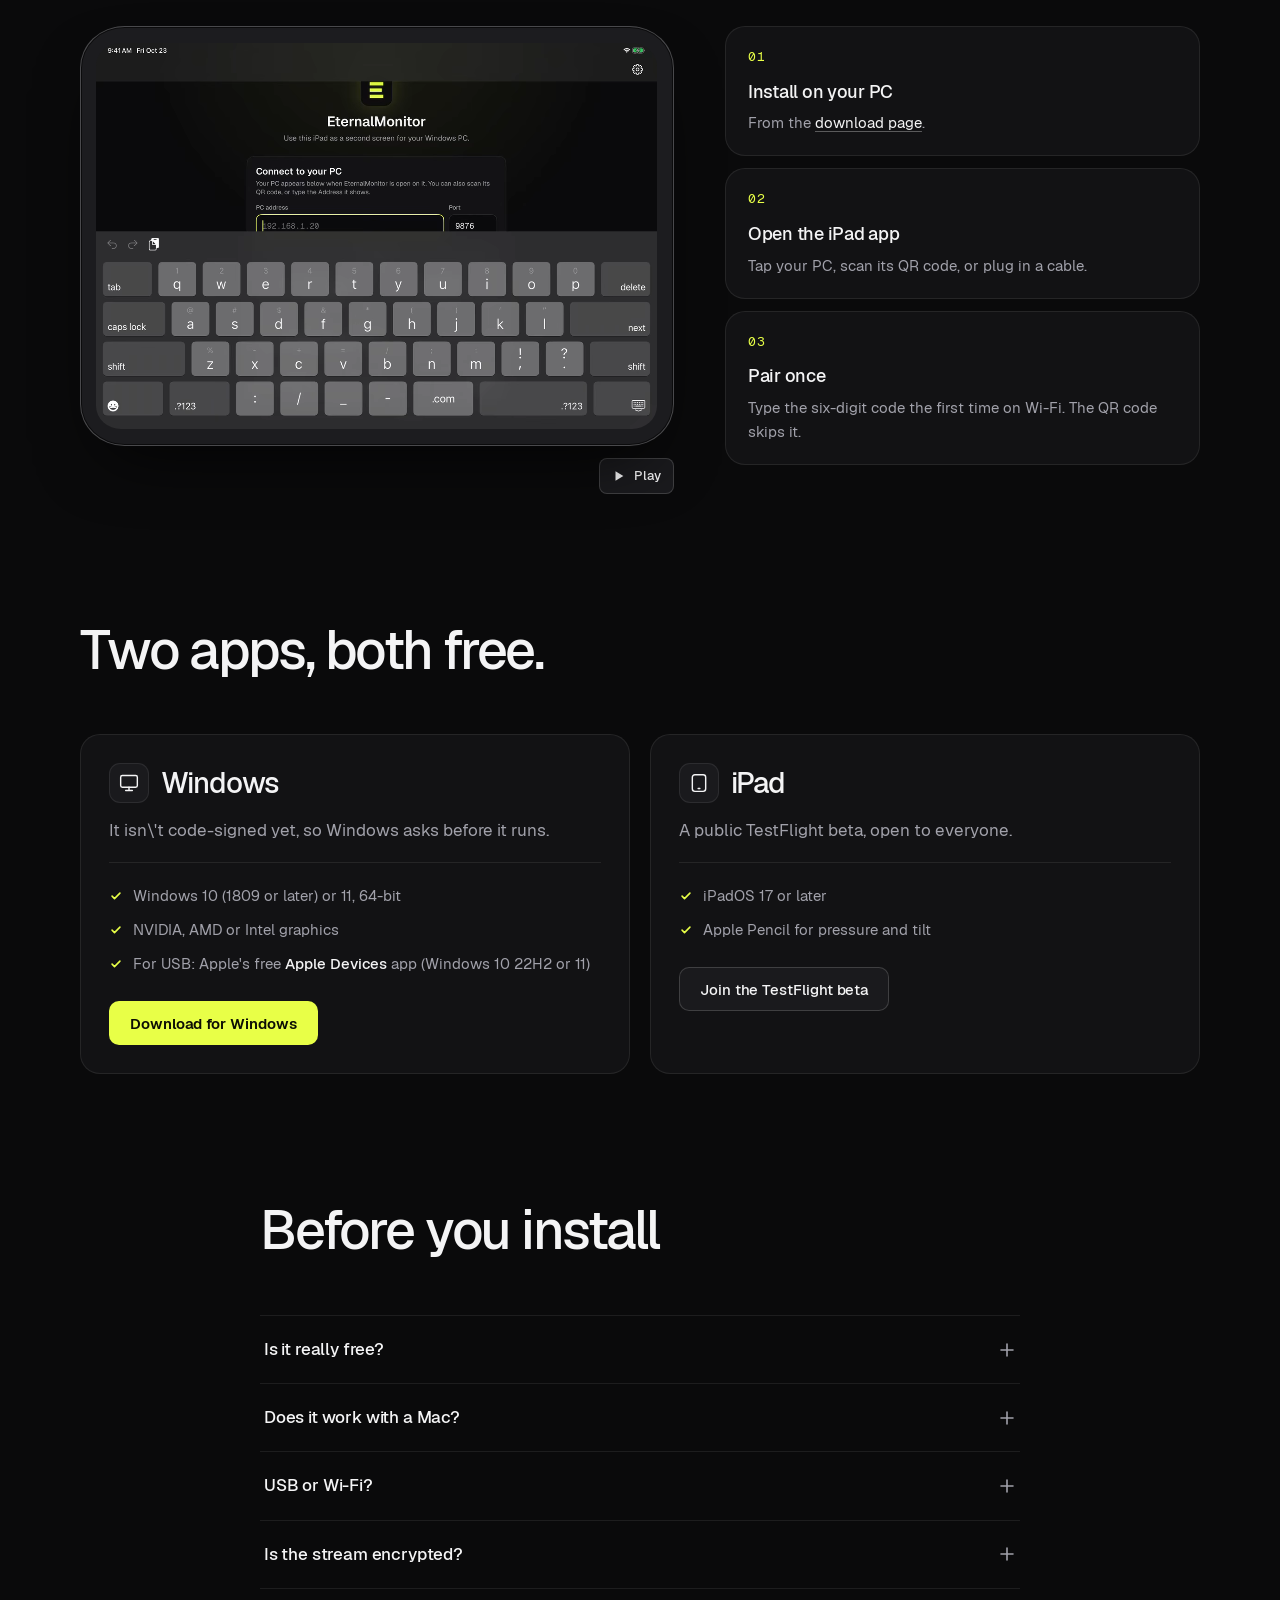
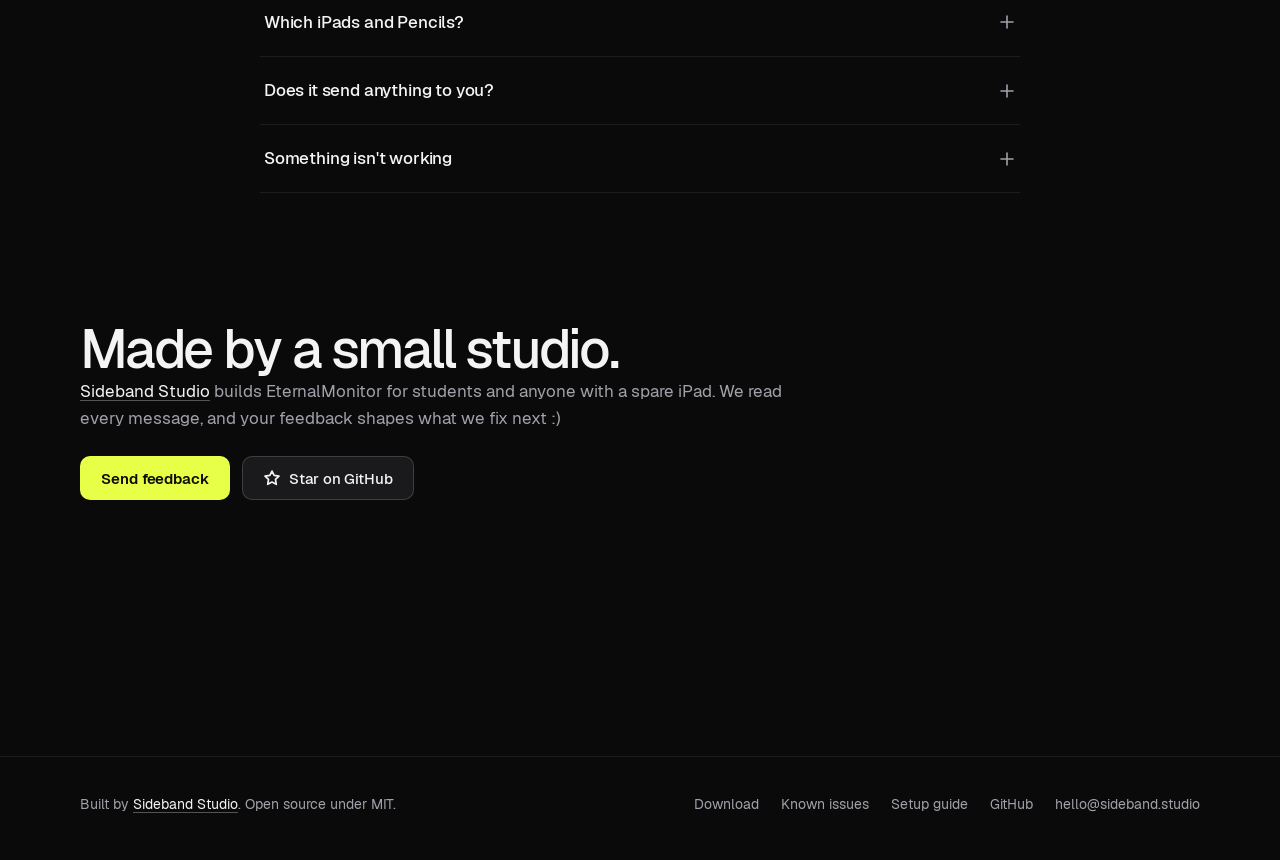
==== commit c8c0cd7f: "Show the hero PC streaming to the iPad it is linked to The hero paired a PC waiting for an iPad with" ====
--- a/docs/index.html
+++ b/docs/index.html
@@ -83,14 +83,14 @@
           </p>
         </div>
 
-        <figure class="stage" aria-label="The Windows app on a PC, linked over USB or Wi-Fi to the iPad app showing the PC's picture">
+        <figure class="stage" aria-label="The Windows app streaming over USB or Wi-Fi to the iPad, which shows the PC's picture">
           <div class="stage-pc">
             <div class="pc-window">
               <div class="pc-titlebar" aria-hidden="true">
                 <span class="t"><img src="assets/icon.png" alt="" width="14" height="14">EternalMonitor</span>
                 <span class="wc"><svg viewBox="0 0 10 10" stroke="currentColor" stroke-width="1"><path d="M1 5h8"/></svg><svg viewBox="0 0 10 10" fill="none" stroke="currentColor" stroke-width="1"><rect x="1.5" y="1.5" width="7" height="7"/></svg><svg viewBox="0 0 10 10" stroke="currentColor" stroke-width="1"><path d="M1.5 1.5l7 7M8.5 1.5l-7 7"/></svg></span>
               </div>
-              <img src="assets/hero-pc.webp" srcset="assets/hero-pc.webp 1040w, assets/hero-pc@2x.webp 2080w" sizes="(max-width: 720px) 92vw, 600px" width="2080" height="992" fetchpriority="high" decoding="async" alt="The Windows app's Stream page: Ready for your iPad, with Mirror my screen and Second screen, the PC's address and pairing code, and Send feedback in the sidebar.">
+              <img src="assets/hero-pc.webp" srcset="assets/hero-pc.webp 1040w, assets/hero-pc@2x.webp 2080w" sizes="(max-width: 720px) 92vw, 600px" width="2080" height="1233" fetchpriority="high" decoding="async" alt="The Windows app streaming to an iPad over USB, mirroring the screen at 60 fps, with the connected iPad's details, Send feedback and a GitHub star card in the sidebar.">
             </div>
           </div>
           <div class="stage-link" aria-hidden="true">
@@ -100,7 +100,7 @@
           <div class="stage-ipad">
             <div class="tablet">
               <div class="screen">
-                <img src="assets/ipad-live.webp" srcset="assets/ipad-live.webp 1180w, assets/ipad-live@2x.webp 2360w" sizes="(max-width: 720px) 70vw, 460px" width="2360" height="1520" decoding="async" alt="The iPad app showing the PC's picture full screen, with the Live, Keyboard, Fit, settings and Disconnect controls at the bottom.">
+                <img src="assets/hero-ipad.webp" srcset="assets/hero-ipad.webp 1009w, assets/hero-ipad@2x.webp 2018w" sizes="(max-width: 720px) 70vw, 460px" width="2018" height="1300" decoding="async" alt="The iPad showing the PC's picture full screen.">
               </div>
             </div>
           </div>
--- a/docs/style.css
+++ b/docs/style.css
@@ -119,13 +119,13 @@
 }
 
 h1, h2, h3, h4 {
-  font-weight: 600;
+  font-weight: 500;
   letter-spacing: -0.025em;
   line-height: 1.12;
   text-wrap: balance;
 }
-h1 { font-size: clamp(2.5rem, 1.2rem + 5.4vw, 4.6rem); letter-spacing: -0.04em; line-height: 1.02; }
-h2 { font-size: clamp(1.75rem, 1rem + 2.8vw, 2.5rem); letter-spacing: -0.03em; }
+h1 { font-size: clamp(2.75rem, 1rem + 4.6vw, 5rem); letter-spacing: -0.045em; line-height: 1; }
+h2 { font-size: clamp(2.125rem, 1rem + 3vw, 3.5rem); letter-spacing: -0.04em; line-height: 1.04; }
 h3 { font-size: 1.25rem; letter-spacing: -0.015em; line-height: 1.3; }
 h4 { font-size: 1.0625rem; letter-spacing: -0.01em; }
 p { text-wrap: pretty; }
@@ -290,12 +290,12 @@
 /* --- Hero ------------------------------------------------------------------ */
 
 .hero { padding: clamp(40px, 5vw, 64px) 0 0; }
-.hero-text { max-width: 860px; margin-inline: auto; text-align: center; }
-.hero-text h1 { margin-inline: auto; font-size: clamp(2.5rem, 1rem + 3.6vw, 3.6rem); }
+.hero-text { max-width: 980px; margin-inline: auto; text-align: center; }
+.hero-text h1 { margin-inline: auto; }
 .hero-text .lead {
   max-width: 660px;
-  margin: 18px auto 0;
-  font-size: clamp(1.0625rem, 0.95rem + 0.5vw, 1.25rem);
+  margin: 20px auto 0;
+  font-size: clamp(1.125rem, 1rem + 0.5vw, 1.375rem);
   line-height: 1.55;
   color: var(--muted);
 }
@@ -316,54 +316,214 @@
   color: var(--faint);
 }
 
-/* Wide screens: headline left, the rest right, so the screenshots start high
-   enough to fill most of the first screen. Only once both buttons fit side
-   by side; the headline lines up with the lead's first line. */
-@media (min-width: 1100px) {
-  .hero-text {
-    max-width: none;
-    display: grid;
-    grid-template-columns: minmax(0, 1.2fr) minmax(0, 1fr);
-    column-gap: 64px;
-    align-items: start;
-    text-align: left;
+/* --- Hero stage --------------------------------------------------------------
+   The Windows window, a USB or Wi-Fi link, and the iPad showing the PC. The
+   iPad slides in once and the link draws across; with reduced motion (or no
+   animation support) everything simply sits in place. */
+
+.stage {
+  display: grid;
+  grid-template-columns: minmax(0, 1.3fr) minmax(150px, 0.3fr) minmax(0, 1fr);
+  align-items: center;
+  margin-top: clamp(36px, 4.5vw, 64px);
+}
+.stage-link { position: relative; height: 44px; display: grid; place-items: center; }
+.stage-line {
+  position: absolute;
+  left: -8px;
+  right: -8px;
+  top: calc(50% - 1px);
+  height: 2px;
+  background: linear-gradient(90deg, rgba(var(--accent-rgb), 0.15), var(--accent) 50%, rgba(var(--accent-rgb), 0.15));
+  transform-origin: left center;
+}
+.stage-chip {
+  position: relative;
+  padding: 5px 11px;
+  border: 1px solid var(--border-strong);
+  border-radius: 999px;
+  background: var(--raised);
+  font-family: var(--mono);
+  font-size: 0.75rem;
+  white-space: nowrap;
+}
+.stage-ipad { position: relative; }
+/* A signal runs along the link: a full-width layer moved by its own width,
+   carrying one dot, so only transform and opacity change. */
+.stage-line::after {
+  content: "";
+  position: absolute;
+  inset: -3px 0;
+  background: radial-gradient(circle at 4px 50%, #fff 0 2px, var(--accent) 3px, transparent 5px) no-repeat;
+  opacity: 0;
+}
+@media (prefers-reduced-motion: no-preference) {
+  .stage-line::after { animation: stage-signal 2.6s ease-in-out 1.8s infinite; }
+  .stage-ipad { animation: stage-slide 1s var(--ease-out) 0.2s both; }
+  .stage-line { animation: stage-draw 0.6s ease-out 0.9s both; }
+  .stage-chip { animation: stage-fade 0.5s ease-out 1.3s both; }
+}
+@keyframes stage-slide { from { opacity: 0; transform: translateX(18%); } to { opacity: 1; transform: none; } }
+@keyframes stage-draw { from { transform: scaleX(0); } to { transform: scaleX(1); } }
+@keyframes stage-fade { from { opacity: 0; } to { opacity: 1; } }
+@keyframes stage-signal { 0% { transform: translateX(-4px); opacity: 0; } 15%, 80% { opacity: 1; } 100% { transform: translateX(calc(100% - 8px)); opacity: 0; } }
+@media (max-width: 720px) {
+  .stage { grid-template-columns: 1fr; justify-items: center; }
+  .stage-pc { width: 100%; }
+  .stage-link { height: 52px; width: 100%; }
+  .stage-line { left: calc(50% - 1px); right: auto; top: 0; bottom: 0; width: 2px; height: auto; transform-origin: center top;
+    background: linear-gradient(180deg, rgba(var(--accent-rgb), 0.15), var(--accent) 50%, rgba(var(--accent-rgb), 0.15)); }
+  .stage-ipad { width: 78%; }
+  .stage-line::after { display: none; }
+  @media (prefers-reduced-motion: no-preference) {
+    .stage-ipad { animation-name: stage-rise; }
+    .stage-line { animation-name: stage-draw-down; }
   }
-  .hero-text h1 { grid-row: 1 / span 3; margin: 0; }
-  .hero-text .lead { max-width: none; margin: 0; font-size: 1.125rem; }
-  .hero-actions, .hero-meta { justify-content: flex-start; }
-  .hero-actions { margin-top: 22px; }
-}
-
-/* --- Hero screenshots -------------------------------------------------------
-   The Windows window and the iPad overlap. Percentage margins follow the
-   stage's width, so the iPad's top sits at a fixed share of the width. */
-
-.shots { margin-top: clamp(32px, 3.5vw, 44px); }
-.shots-stage { display: flow-root; }
-.shot { position: relative; }
-.shot-pc { width: 64%; z-index: 1; }
-/* 16% of the width down from the top of the PC label: the PC block is
-   30px label + 34px title bar + 64% / 2.08 image. */
-.shot-ipad { width: 44%; margin: calc(-14.77% - 64px) 0 0 auto; z-index: 2; }
-.shot-label {
+}
+@keyframes stage-rise { from { opacity: 0; transform: translateY(12%); } to { opacity: 1; transform: none; } }
+@keyframes stage-draw-down { from { transform: scaleY(0); } to { transform: scaleY(1); } }
+
+/* --- Feature showcase ---------------------------------------------------------
+   One loud line per feature over a real capture. The two switches are radio
+   inputs, so they work without JavaScript; each swaps between two real
+   captures, and the Second screen switch moves a drawn iPad next to a drawn
+   monitor. */
+
+.show { padding-block: clamp(56px, 8vw, 112px); border-top: 1px solid var(--border); }
+.show:first-of-type { border-top: 0; padding-top: 0; }
+.show-head h3 {
+  max-width: 20ch;
+  font-size: clamp(1.875rem, 1rem + 2.6vw, 3rem);
+  letter-spacing: -0.04em;
+  line-height: 1.05;
+}
+.show-head p { margin-top: 14px; max-width: 34ch; font-size: clamp(1.0625rem, 1rem + 0.3vw, 1.25rem); color: var(--muted); }
+.show-split {
+  display: grid;
+  grid-template-columns: minmax(0, 0.85fr) minmax(0, 1.15fr);
+  gap: clamp(32px, 6vw, 88px);
+  align-items: center;
+}
+.show-split.flip .show-head { order: 2; }
+@media (max-width: 860px) {
+  .show-split { grid-template-columns: 1fr; }
+  .show-split.flip .show-head { order: 0; }
+}
+
+.switch-demo { margin-top: 28px; }
+.sw-input { position: absolute; opacity: 0; pointer-events: none; }
+.sw {
+  display: inline-flex;
+  gap: 4px;
+  padding: 4px;
+  border: 1px solid var(--border-strong);
+  border-radius: 999px;
+  background: var(--surface);
+}
+.sw label {
+  padding: 8px 16px;
+  border-radius: 999px;
+  font-size: 0.9375rem;
+  font-weight: 500;
+  color: var(--muted);
+  cursor: pointer;
+}
+.sw label:hover { color: var(--text); }
+#mode-mirror:checked ~ .sw label[for="mode-mirror"],
+#mode-second:checked ~ .sw label[for="mode-second"],
+#pic-fit:checked ~ .sw label[for="pic-fit"],
+#pic-fill:checked ~ .sw label[for="pic-fill"] { background: var(--text); color: var(--bg); }
+#mode-mirror:focus-visible ~ .sw label[for="mode-mirror"],
+#mode-second:focus-visible ~ .sw label[for="mode-second"],
+#pic-fit:focus-visible ~ .sw label[for="pic-fit"],
+#pic-fill:focus-visible ~ .sw label[for="pic-fill"] { outline: 2px solid var(--accent); outline-offset: 2px; }
+
+.swap { position: relative; }
+.swap img { display: block; width: 100%; }
+/* The inactive capture is hidden from assistive technology as well as from
+   sight: visibility flips at the end of the fade out and at the start of the
+   fade in, so only the shown capture is in the accessibility tree. */
+.swap .swap-a { visibility: visible; transition: visibility 0s; }
+.swap .swap-b {
+  position: absolute; inset: 0; height: 100%;
+  opacity: 0; visibility: hidden;
+  transition: opacity 0.45s ease-out, visibility 0s linear 0.45s;
+}
+#mode-second:checked ~ .modes .swap-b,
+#pic-fill:checked ~ .fill-tablet .swap-b { opacity: 1; visibility: visible; transition: opacity 0.45s ease-out, visibility 0s; }
+#mode-second:checked ~ .modes .swap-a,
+#pic-fill:checked ~ .fill-tablet .swap-a { visibility: hidden; transition: visibility 0s linear 0.45s; }
+
+.modes {
+  display: grid;
+  grid-template-columns: minmax(0, 1.7fr) minmax(0, 1fr);
+  gap: clamp(24px, 4vw, 56px);
+  align-items: center;
+  margin-top: 24px;
+}
+.displays { position: relative; height: clamp(120px, 14vw, 180px); }
+.d-monitor, .d-ipad { position: absolute; top: 50%; border-radius: 8px; }
+.d-monitor {
+  left: 0;
+  width: 54%;
+  aspect-ratio: 16 / 10;
+  transform: translateY(-58%);
+  border: 2px solid var(--border-strong);
+  background: var(--surface);
+}
+.d-stand { position: absolute; left: 38%; right: 38%; bottom: -14px; height: 10px; border-radius: 0 0 4px 4px; background: var(--border-strong); }
+.d-ipad {
+  left: 0;
+  width: 36%;
+  aspect-ratio: 4 / 3;
+  border: 2px solid var(--accent);
+  border-radius: 10px;
+  background: rgba(var(--accent-rgb), 0.1);
+  /* Mirror: the iPad shows the monitor's picture, so it sits on top of it. */
+  transform: translate(25%, -54%);
+  transition: transform 0.6s var(--ease-out);
+}
+/* Second screen: the iPad becomes its own display, beside the monitor. */
+#mode-second:checked ~ .modes .d-ipad { transform: translate(158%, -50%); }
+
+.fill-tablet { max-width: 820px; margin-top: 24px; }
+
+@media (max-width: 860px) {
+  .modes { grid-template-columns: 1fr; }
+  .displays { height: 150px; max-width: 360px; width: 100%; margin-inline: auto; }
+}
+@media (prefers-reduced-motion: reduce) {
+  .swap .swap-a, .swap .swap-b, #mode-second:checked ~ .modes .swap-a, #mode-second:checked ~ .modes .swap-b,
+  #pic-fill:checked ~ .fill-tablet .swap-a, #pic-fill:checked ~ .fill-tablet .swap-b, .d-ipad { transition: none; }
+}
+
+.tiles {
+  display: grid;
+  grid-template-columns: repeat(2, minmax(0, 1fr));
+  gap: 20px;
+  padding-top: clamp(56px, 8vw, 112px);
+  border-top: 1px solid var(--border);
+}
+.tile {
   display: flex;
-  align-items: center;
-  gap: 8px;
-  height: 20px;
-  margin-bottom: 10px;
-  font-size: 0.8125rem;
-  font-weight: 500;
-  line-height: 20px;
-  color: var(--muted);
-}
-.shot-label::before { content: ""; width: 6px; height: 6px; border-radius: 50%; background: var(--accent); }
-.shot-ipad .shot-label { justify-content: flex-end; margin: 10px 0 0; }
-.shots-caption { margin-top: 14px; padding: 0 4px; }
-@media (max-width: 720px) {
-  .shot-pc { width: 88%; }
-  /* PC block: 64px + 88% / 2.08; the iPad starts 30% of the width down. */
-  .shot-ipad { width: 62%; margin-top: calc(-12.3% - 64px); }
-}
+  flex-direction: column;
+  gap: 10px;
+  padding: clamp(22px, 3vw, 32px);
+  border: 1px solid var(--border);
+  border-radius: var(--r-lg);
+  background: var(--surface);
+  overflow: hidden;
+}
+.tile h3 { font-size: clamp(1.375rem, 1rem + 1vw, 1.75rem); letter-spacing: -0.03em; }
+.tile p { color: var(--muted); }
+.tile .pc-window, .tile-shot { margin-top: auto; padding-top: 18px; }
+.tile-shot img { width: 100%; border-radius: 12px; border: 1px solid var(--border-strong); }
+@media (max-width: 860px) { .tiles { grid-template-columns: 1fr; } }
+
+.numbers .fact dt { font-size: 0.9375rem; color: var(--muted); }
+.numbers .fact .n { font-family: var(--font); font-weight: 500; letter-spacing: -0.04em; }
+.numbers .fact dd { margin: 0; }
+.footnote { margin-top: 16px; font-size: 0.9375rem; color: var(--faint); }
 
 /* --- How it works: the connection clip beside the steps --------------------- */
 
@@ -433,25 +593,7 @@
 .tablet.portrait .screen { border-radius: 6% / 4.5%; }
 .tablet .screen img { width: 100%; }
 
-/* --- Feature rows ---------------------------------------------------------- */
-
-.feature {
-  display: grid;
-  grid-template-columns: minmax(0, 1fr) minmax(0, 1fr);
-  gap: clamp(32px, 6vw, 80px);
-  align-items: center;
-  padding: clamp(40px, 6vw, 72px) 0;
-  border-top: 1px solid var(--border);
-}
-.feature:first-of-type { border-top: 0; padding-top: 0; }
-.feature:last-of-type { padding-bottom: 0; }
-.feature.flip .feature-text { order: 2; }
-.feature-text { max-width: 440px; }
-.feature-text h3 { font-size: clamp(1.5rem, 1.1rem + 1.4vw, 2rem); letter-spacing: -0.03em; }
-.feature-text p { margin-top: 14px; color: var(--muted); }
-.feature-text .caption { margin-top: 18px; }
-.feature-media { position: relative; }
-.feature-media .caption { margin-top: 12px; text-align: center; }
+/* --- Pair: Windows QR dialog beside the iPad pairing sheet -------------------- */
 
 .pair {
   display: grid;
@@ -467,11 +609,6 @@
   box-shadow: 0 24px 60px -24px rgba(0, 0, 0, 0.85);
 }
 
-@media (max-width: 860px) {
-  .feature { grid-template-columns: 1fr; gap: 28px; }
-  .feature.flip .feature-text { order: 0; }
-  .feature-text { max-width: none; }
-}
 
 /* --- Facts ------------------------------------------------------------------- */
 
@@ -612,6 +749,9 @@
 @media (max-width: 760px) {
   .get { grid-template-columns: 1fr; }
 }
+
+/* Card titles stay modest next to the large section headlines. */
+.card-head h2, .card-head h3 { font-size: clamp(1.5rem, 1.2rem + 0.8vw, 1.875rem); letter-spacing: -0.03em; line-height: 1.1; }
 
 /* --- FAQ ---------------------------------------------------------------------- */
 
@@ -1006,7 +1146,7 @@
 @media (max-width: 720px) {
   .caption, .fact .d, .hero-meta, .footer, .status-line, .chip span, .toc,
   .mac-notice, .field label, .field legend, .dl-meta, .nav-link { font-size: 0.9375rem; }
-  .shot-label, .kicker, .btn-sm, .clip-controls .btn, .badge, .sha-label,
+  .kicker, .btn-sm, .clip-controls .btn, .badge, .sha-label, .stage-chip,
   .sha .btn-sm, .toc h2 { font-size: 0.875rem; }
   .nav-link .count, .btn .count, .pc-titlebar, .sha code { font-size: 0.8125rem; }
   .fallback pre, .source-body pre { font-size: 0.875rem; }
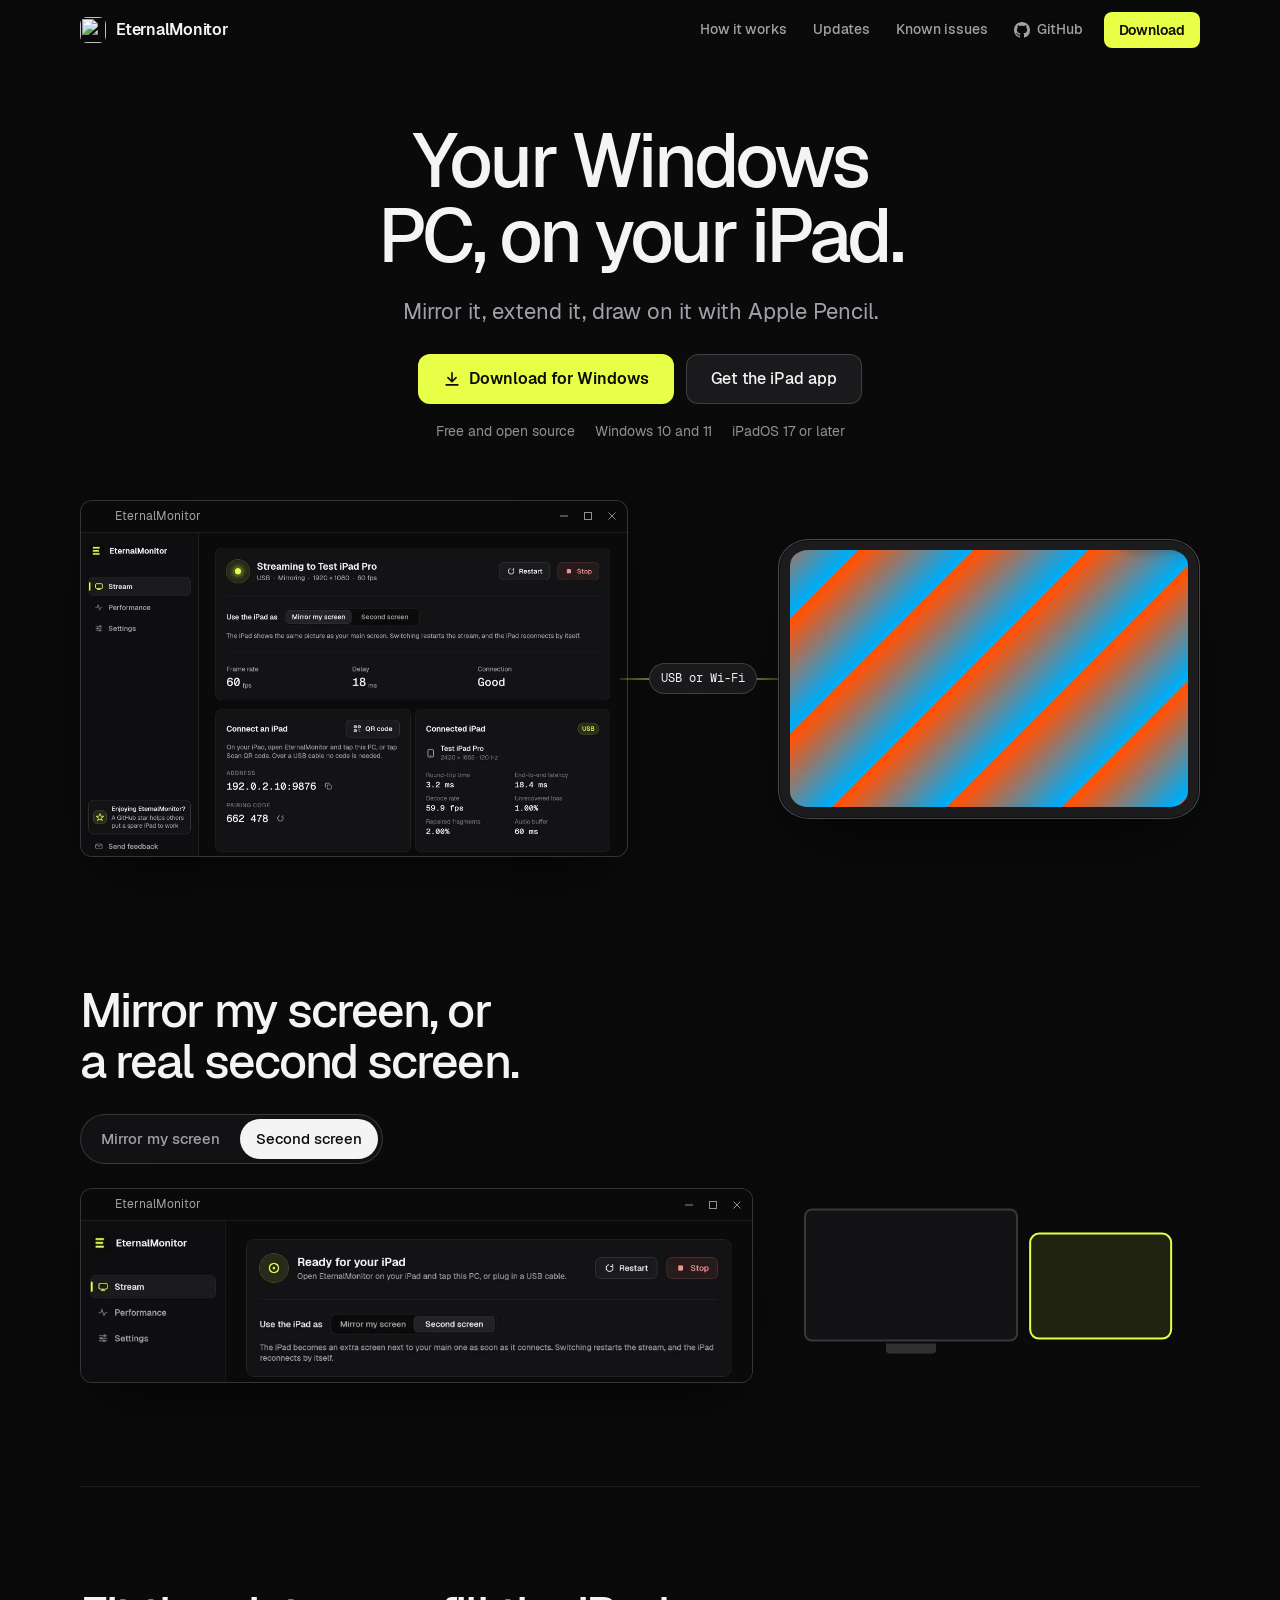
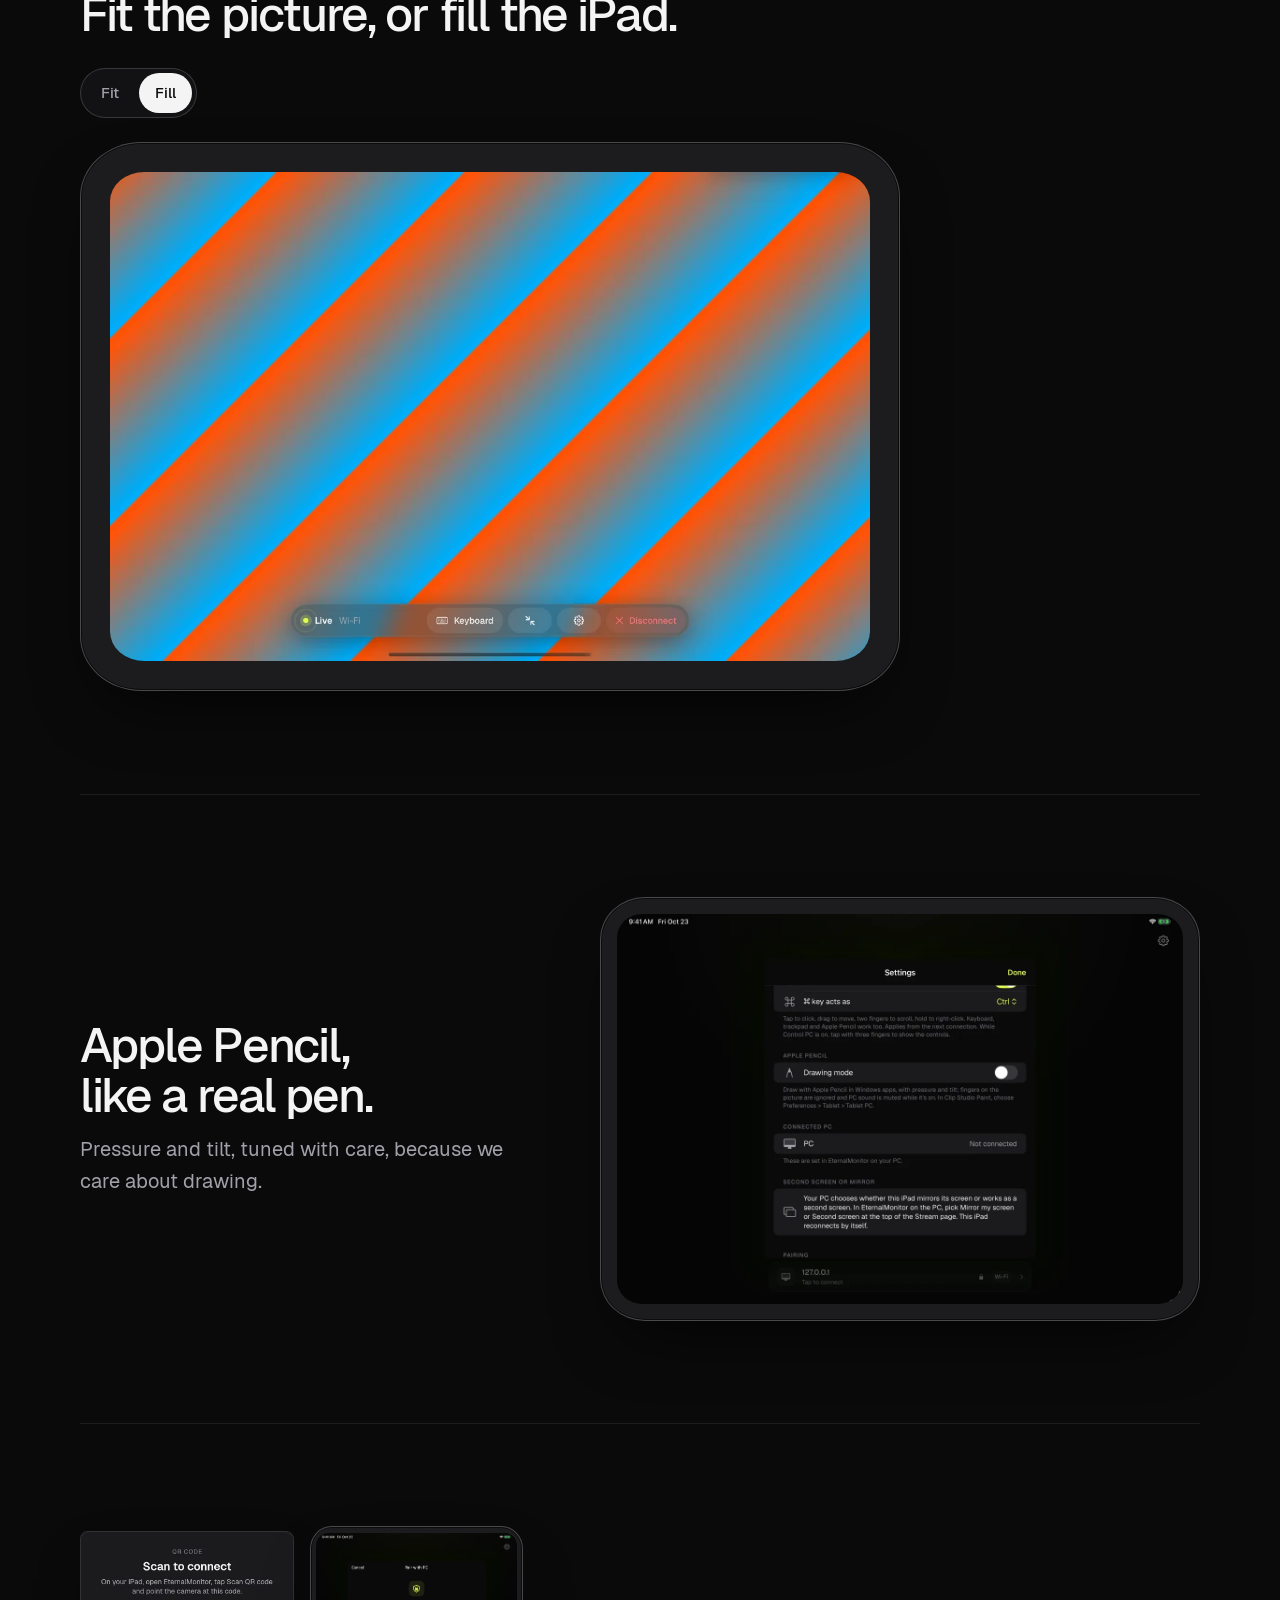
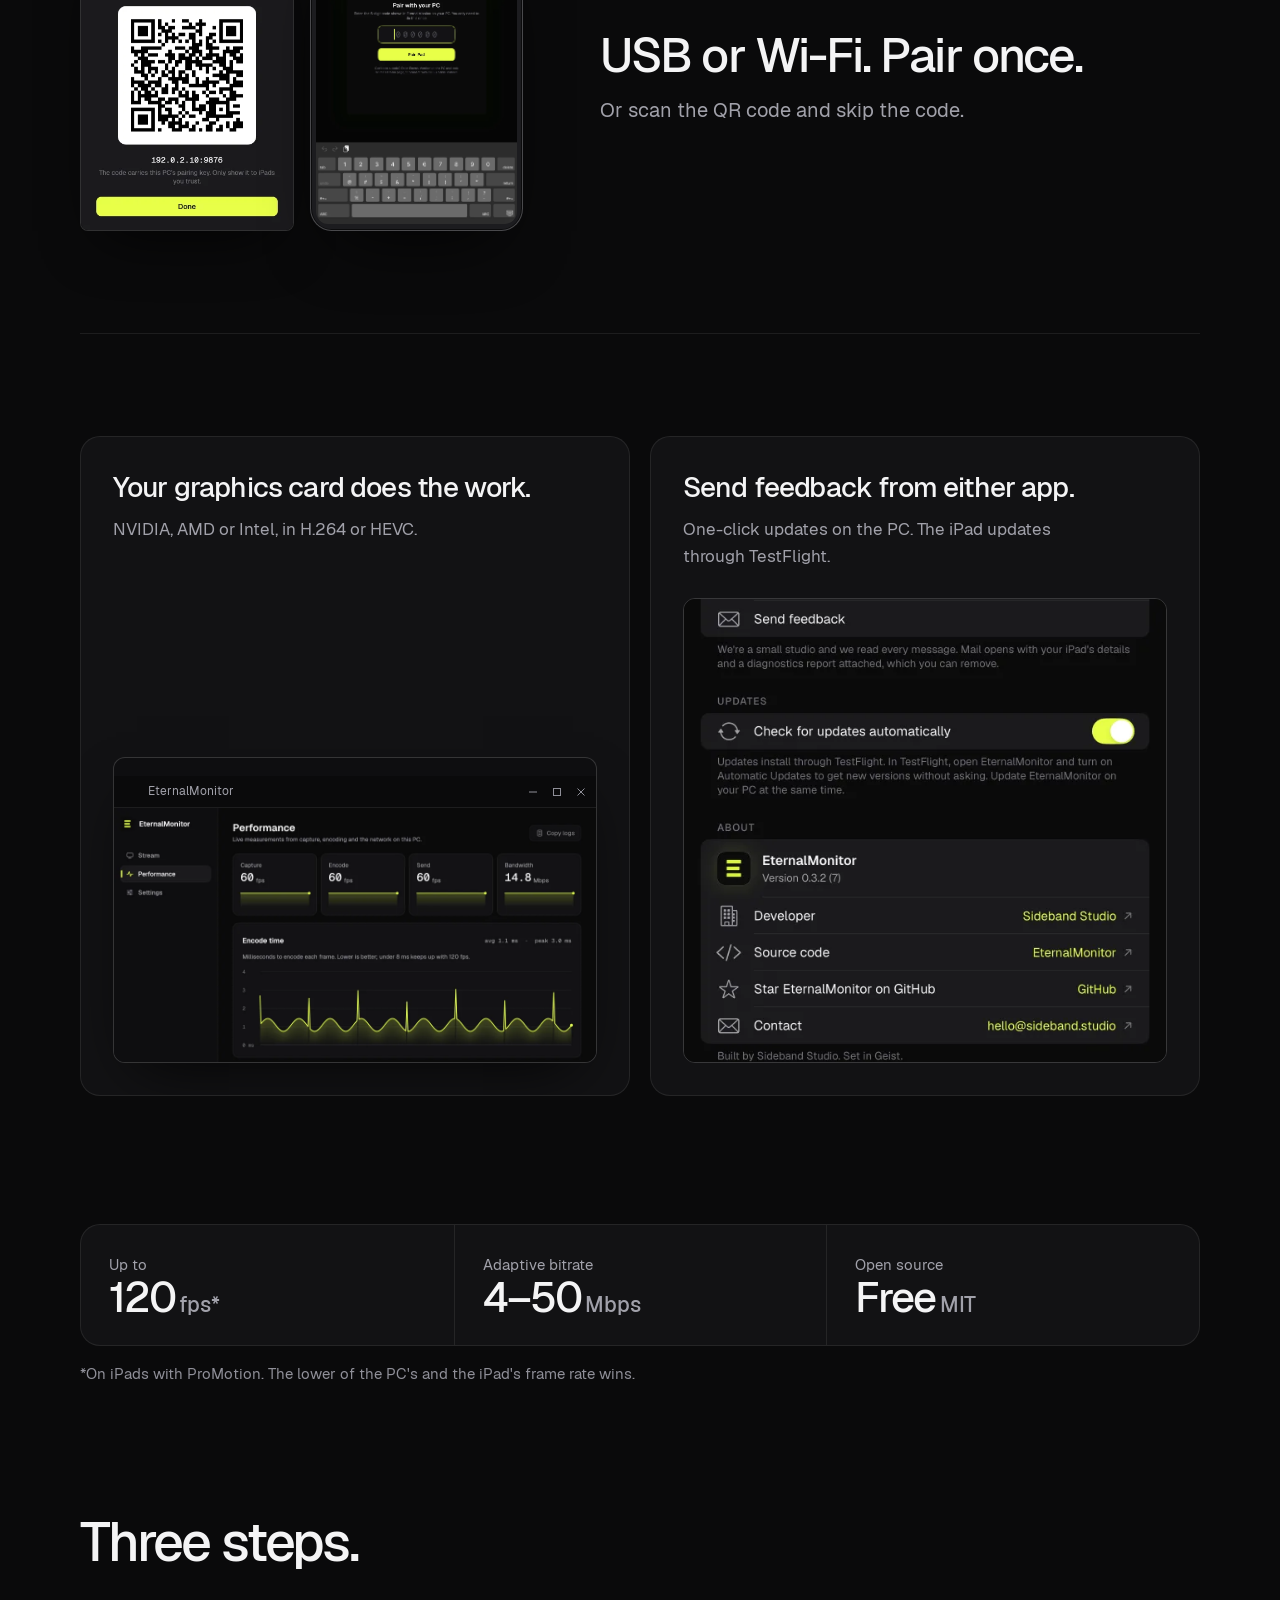
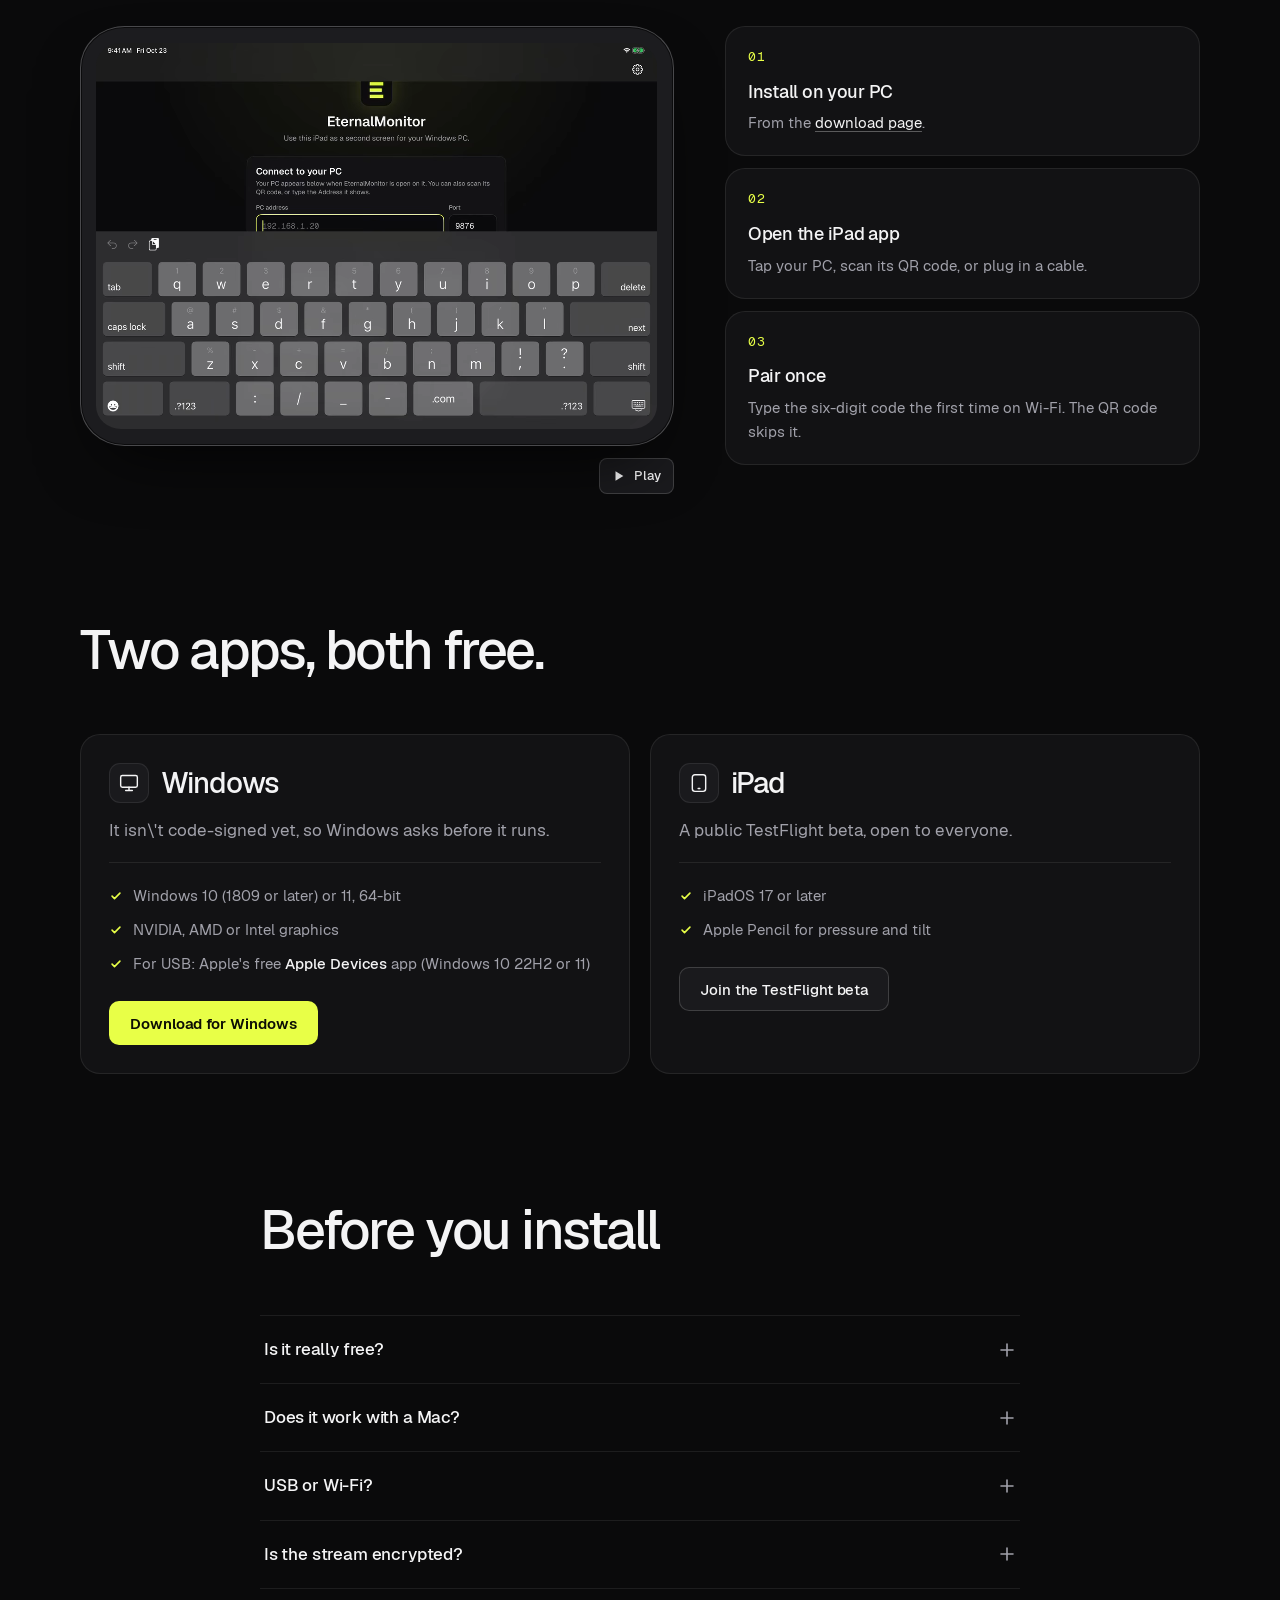
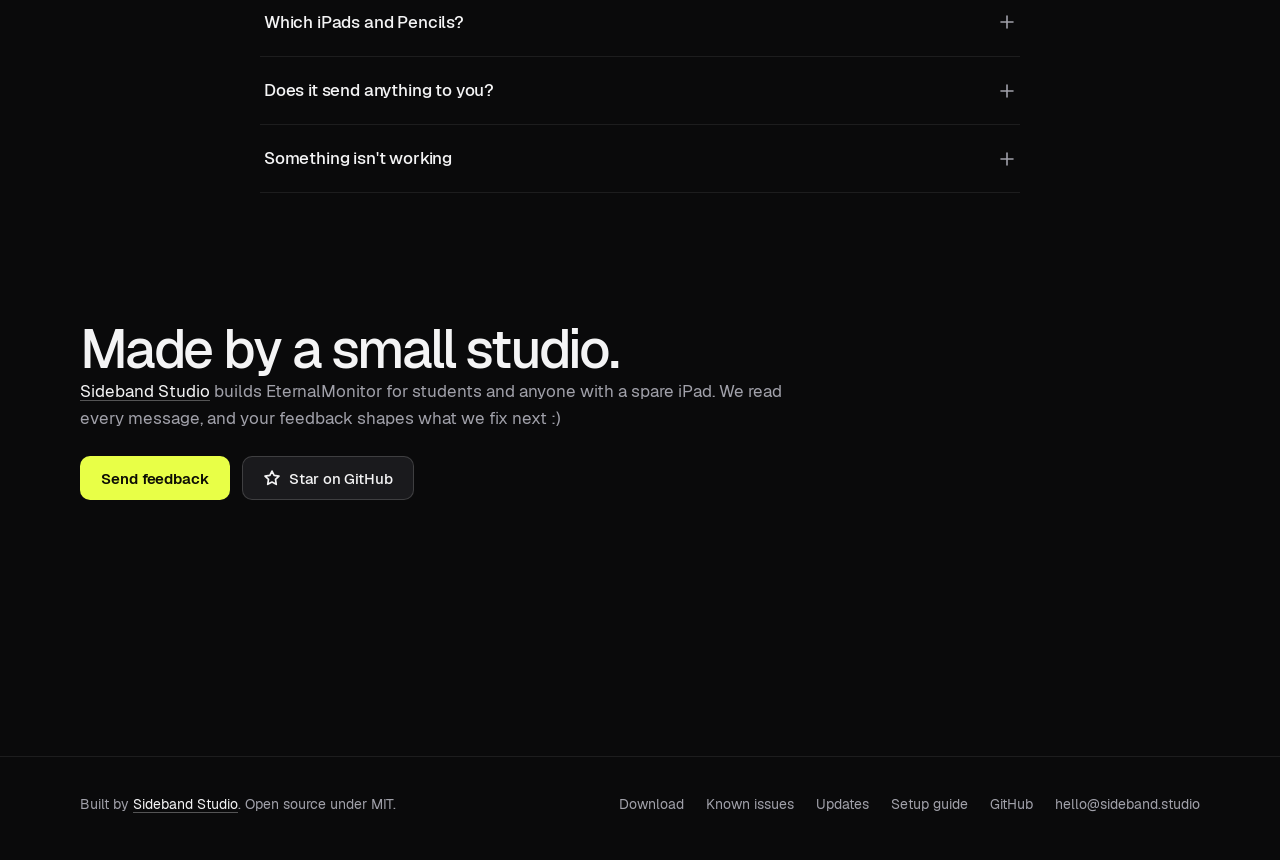
==== commit 321004f8: "Link Updates from the nav and footer" ====
--- a/docs/index.html
+++ b/docs/index.html
@@ -51,6 +51,7 @@
       </a>
       <div class="nav-links">
         <a href="#how" class="nav-link hide-sm">How it works</a>
+        <a href="updates.html" class="nav-link hide-sm">Updates</a>
         <a href="known-issues.html" class="nav-link hide-sm">Known issues</a>
         <a href="https://github.com/sidebandstudio/EternalMonitor" class="nav-link" target="_blank" rel="noopener">
           <svg viewBox="0 0 16 16" fill="currentColor" aria-hidden="true"><path d="M8 0C3.58 0 0 3.58 0 8c0 3.54 2.29 6.53 5.47 7.59.4.07.55-.17.55-.38 0-.19-.01-.82-.01-1.49-2.01.37-2.53-.49-2.69-.94-.09-.23-.48-.94-.82-1.13-.28-.15-.68-.52-.01-.53.63-.01 1.08.58 1.23.82.72 1.21 1.87.87 2.33.66.07-.52.28-.87.51-1.07-1.78-.2-3.64-.89-3.64-3.95 0-.87.31-1.59.82-2.15-.08-.2-.36-1.02.08-2.12 0 0 .67-.21 2.2.82.64-.18 1.32-.27 2-.27s1.36.09 2 .27c1.53-1.04 2.2-.82 2.2-.82.44 1.1.16 1.92.08 2.12.51.56.82 1.27.82 2.15 0 3.07-1.87 3.75-3.65 3.95.29.25.54.73.54 1.48 0 1.07-.01 1.93-.01 2.2 0 .21.15.46.55.38A8.01 8.01 0 0 0 16 8c0-4.42-3.58-8-8-8z"/></svg>
@@ -366,6 +367,7 @@
       <nav class="footer-links" aria-label="Footer">
         <a href="download.html">Download</a>
         <a href="known-issues.html">Known issues</a>
+        <a href="updates.html">Updates</a>
         <a href="https://github.com/sidebandstudio/EternalMonitor/blob/main/SETUP.md" target="_blank" rel="noopener">Setup guide</a>
         <a href="https://github.com/sidebandstudio/EternalMonitor" target="_blank" rel="noopener">GitHub</a>
         <a href="mailto:hello@sideband.studio">hello@sideband.studio</a>
--- a/docs/style.css
+++ b/docs/style.css
@@ -1099,6 +1099,57 @@
   .toc li a:hover, .toc li a.active { border-color: var(--border-strong); }
 }
 
+/* --- Updates ------------------------------------------------------------------
+   Release posts, newest first: a version and date, one line, a few bullets. */
+
+.posts { padding-bottom: clamp(24px, 4vw, 48px); }
+.post { max-width: 760px; }
+.nav-link[aria-current="page"] { color: var(--text); }
+.post { padding-block: clamp(36px, 5vw, 56px); border-top: 1px solid var(--border); scroll-margin-top: calc(var(--nav-h) + 16px); }
+.post:first-child { border-top: 0; padding-top: 8px; }
+.post-meta { display: flex; align-items: center; gap: 14px; font-family: var(--mono); font-size: 0.875rem; color: var(--faint); }
+.post-version {
+  padding: 3px 10px;
+  border: 1px solid rgba(var(--accent-rgb), 0.35);
+  border-radius: 999px;
+  background: rgba(var(--accent-rgb), 0.1);
+  color: var(--accent);
+  font-weight: 500;
+}
+.post-version:hover { background: rgba(var(--accent-rgb), 0.18); }
+.post h2 {
+  margin-top: 18px;
+  font-size: clamp(1.75rem, 1rem + 2.2vw, 2.5rem);
+  letter-spacing: -0.035em;
+  line-height: 1.1;
+}
+.post-list { margin-top: 24px; list-style: none; display: grid; gap: 12px; }
+.post-list li { position: relative; padding-left: 22px; color: var(--muted); }
+.post-list li::before {
+  content: "";
+  position: absolute;
+  left: 2px;
+  top: 0.62em;
+  width: 7px;
+  height: 7px;
+  border-radius: 50%;
+  background: var(--accent);
+}
+.post-list strong, .post-update strong { color: var(--text); font-weight: 500; }
+.post-update {
+  margin-top: 28px;
+  padding: clamp(18px, 2.5vw, 24px);
+  border: 1px solid var(--border);
+  border-radius: var(--r-lg);
+  background: var(--surface);
+}
+.post-update h3 { font-size: 1.125rem; }
+.post-update dl { margin-top: 12px; display: grid; gap: 10px; }
+.post-update dl > div { display: grid; grid-template-columns: 88px 1fr; gap: 12px; }
+.post-update dt { font-weight: 500; }
+.post-update dd { margin: 0; color: var(--muted); }
+@media (max-width: 560px) { .post-update dl > div { grid-template-columns: 1fr; gap: 2px; } }
+
 /* --- Mac notice ------------------------------------------------------------------- */
 
 .mac-notice {
@@ -1146,7 +1197,7 @@
 @media (max-width: 720px) {
   .caption, .fact .d, .hero-meta, .footer, .status-line, .chip span, .toc,
   .mac-notice, .field label, .field legend, .dl-meta, .nav-link { font-size: 0.9375rem; }
-  .kicker, .btn-sm, .clip-controls .btn, .badge, .sha-label, .stage-chip,
+  .kicker, .btn-sm, .clip-controls .btn, .badge, .sha-label, .stage-chip, .post-meta,
   .sha .btn-sm, .toc h2 { font-size: 0.875rem; }
   .nav-link .count, .btn .count, .pc-titlebar, .sha code { font-size: 0.8125rem; }
   .fallback pre, .source-body pre { font-size: 0.875rem; }
